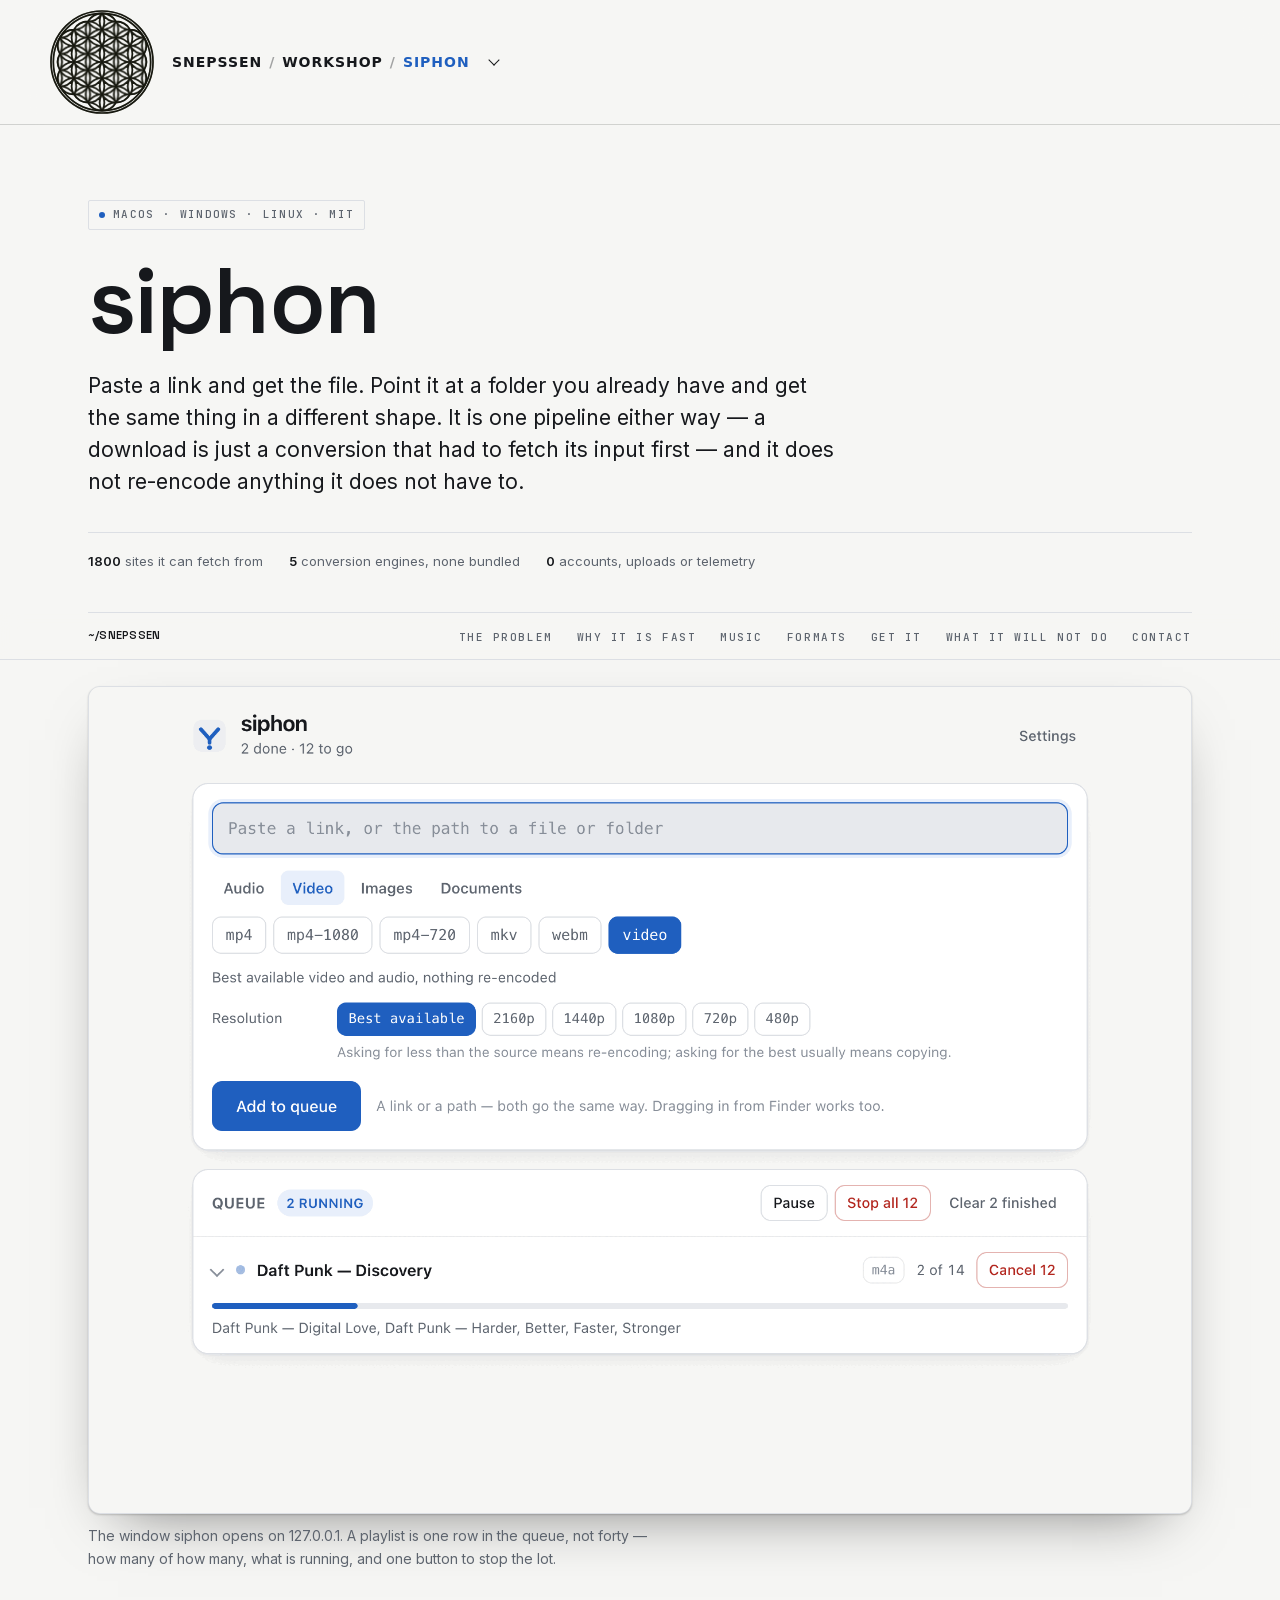
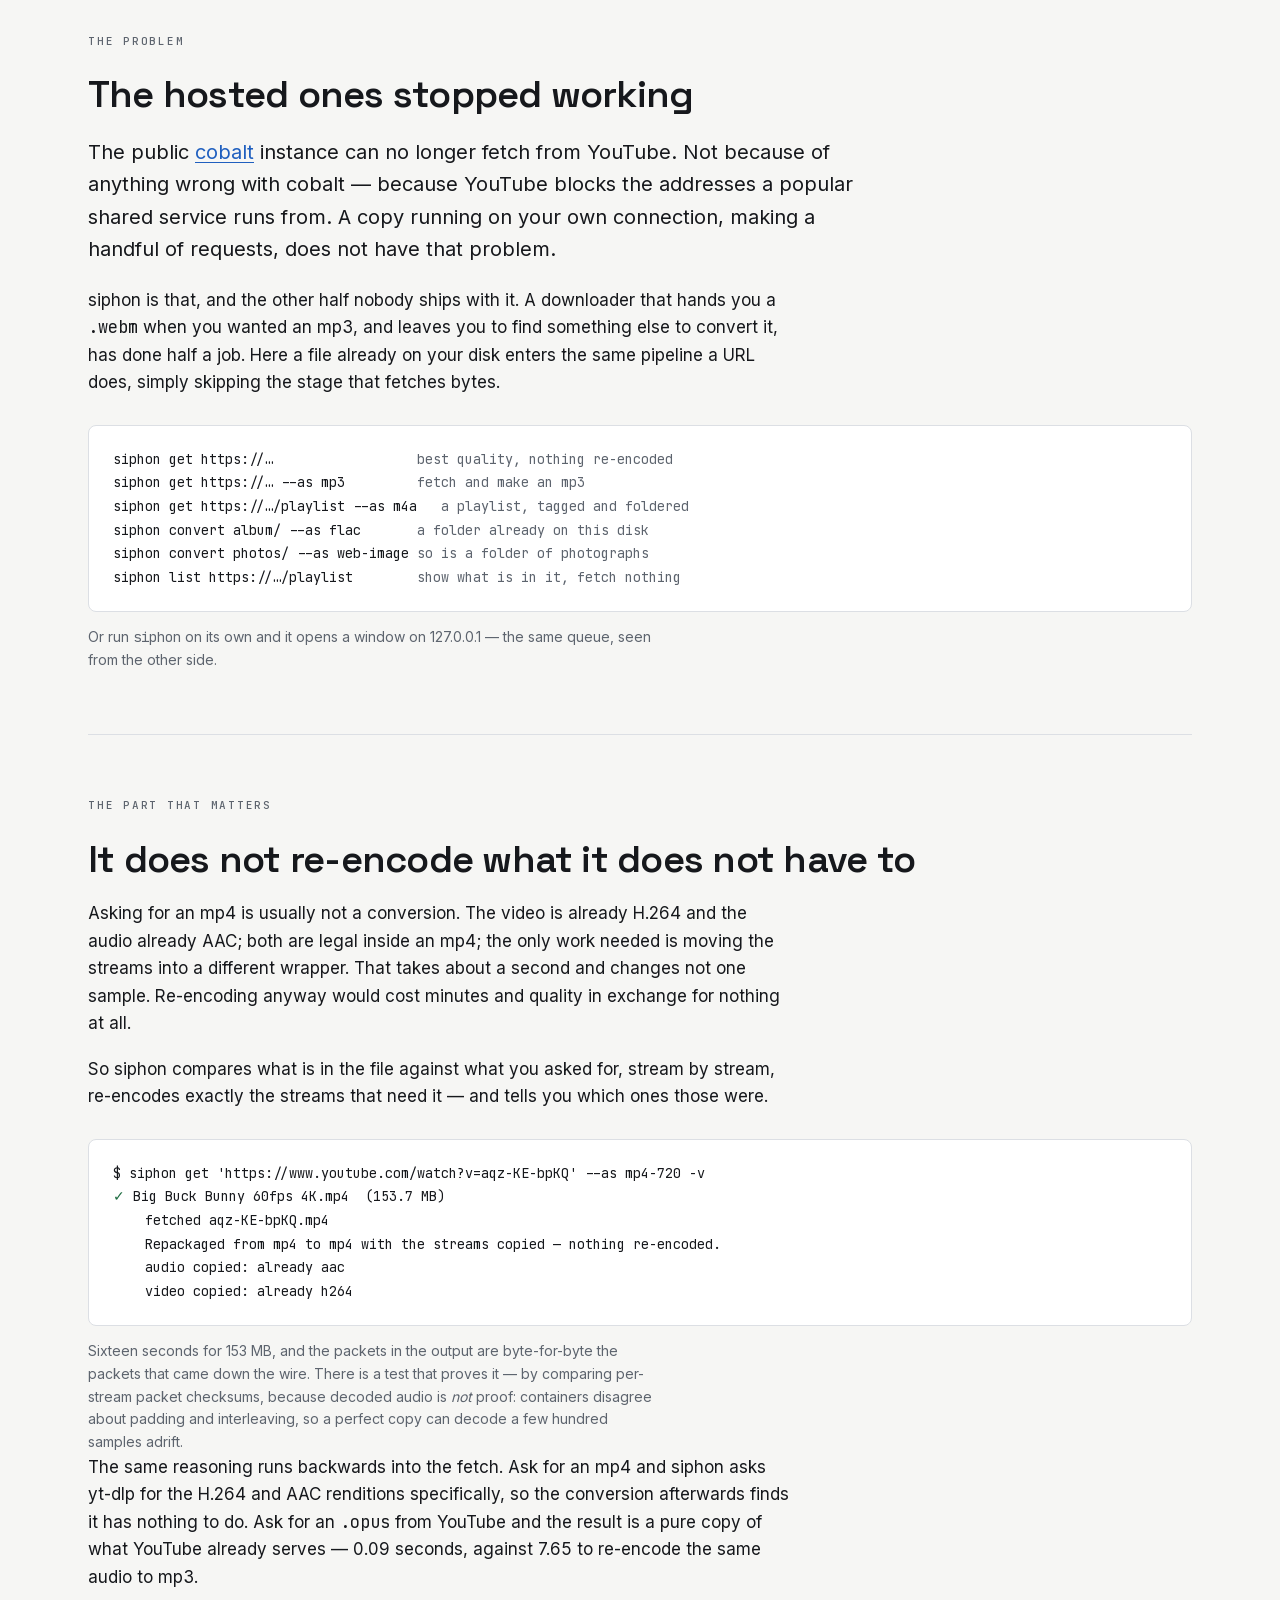
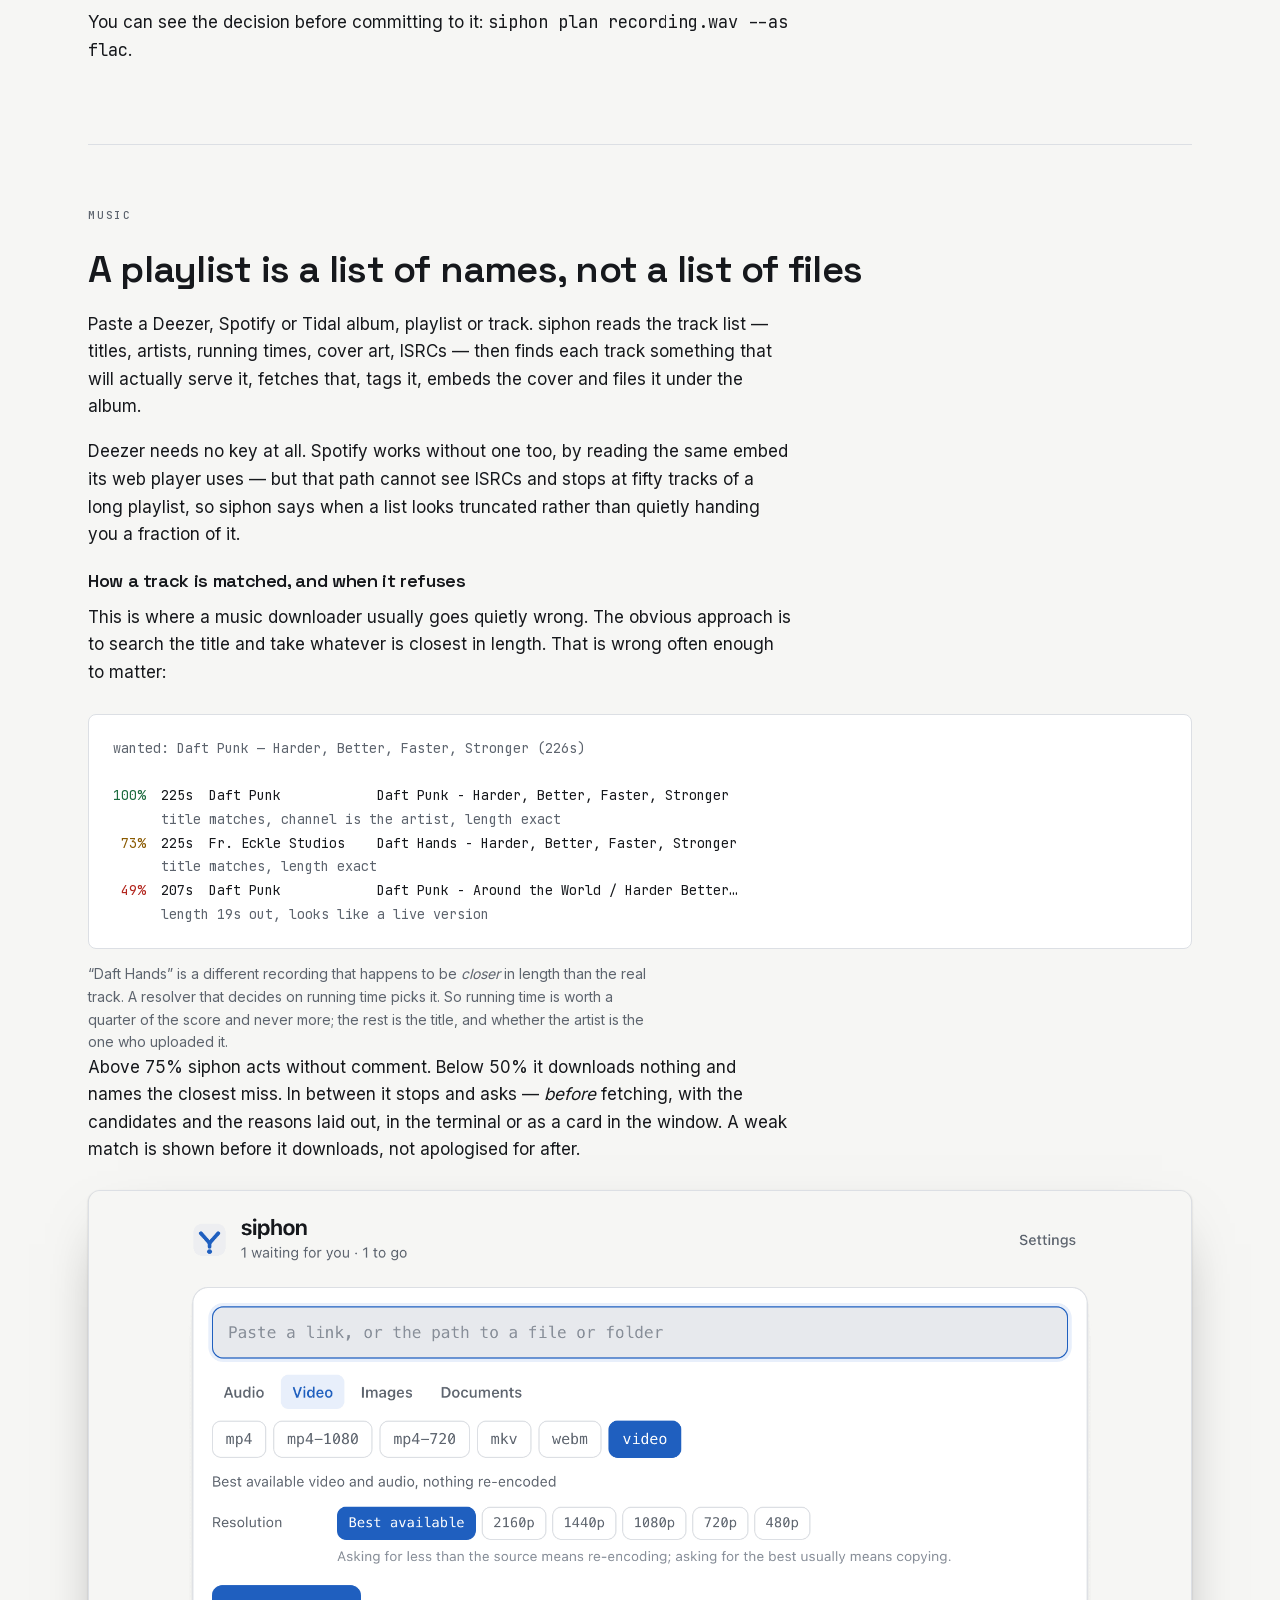
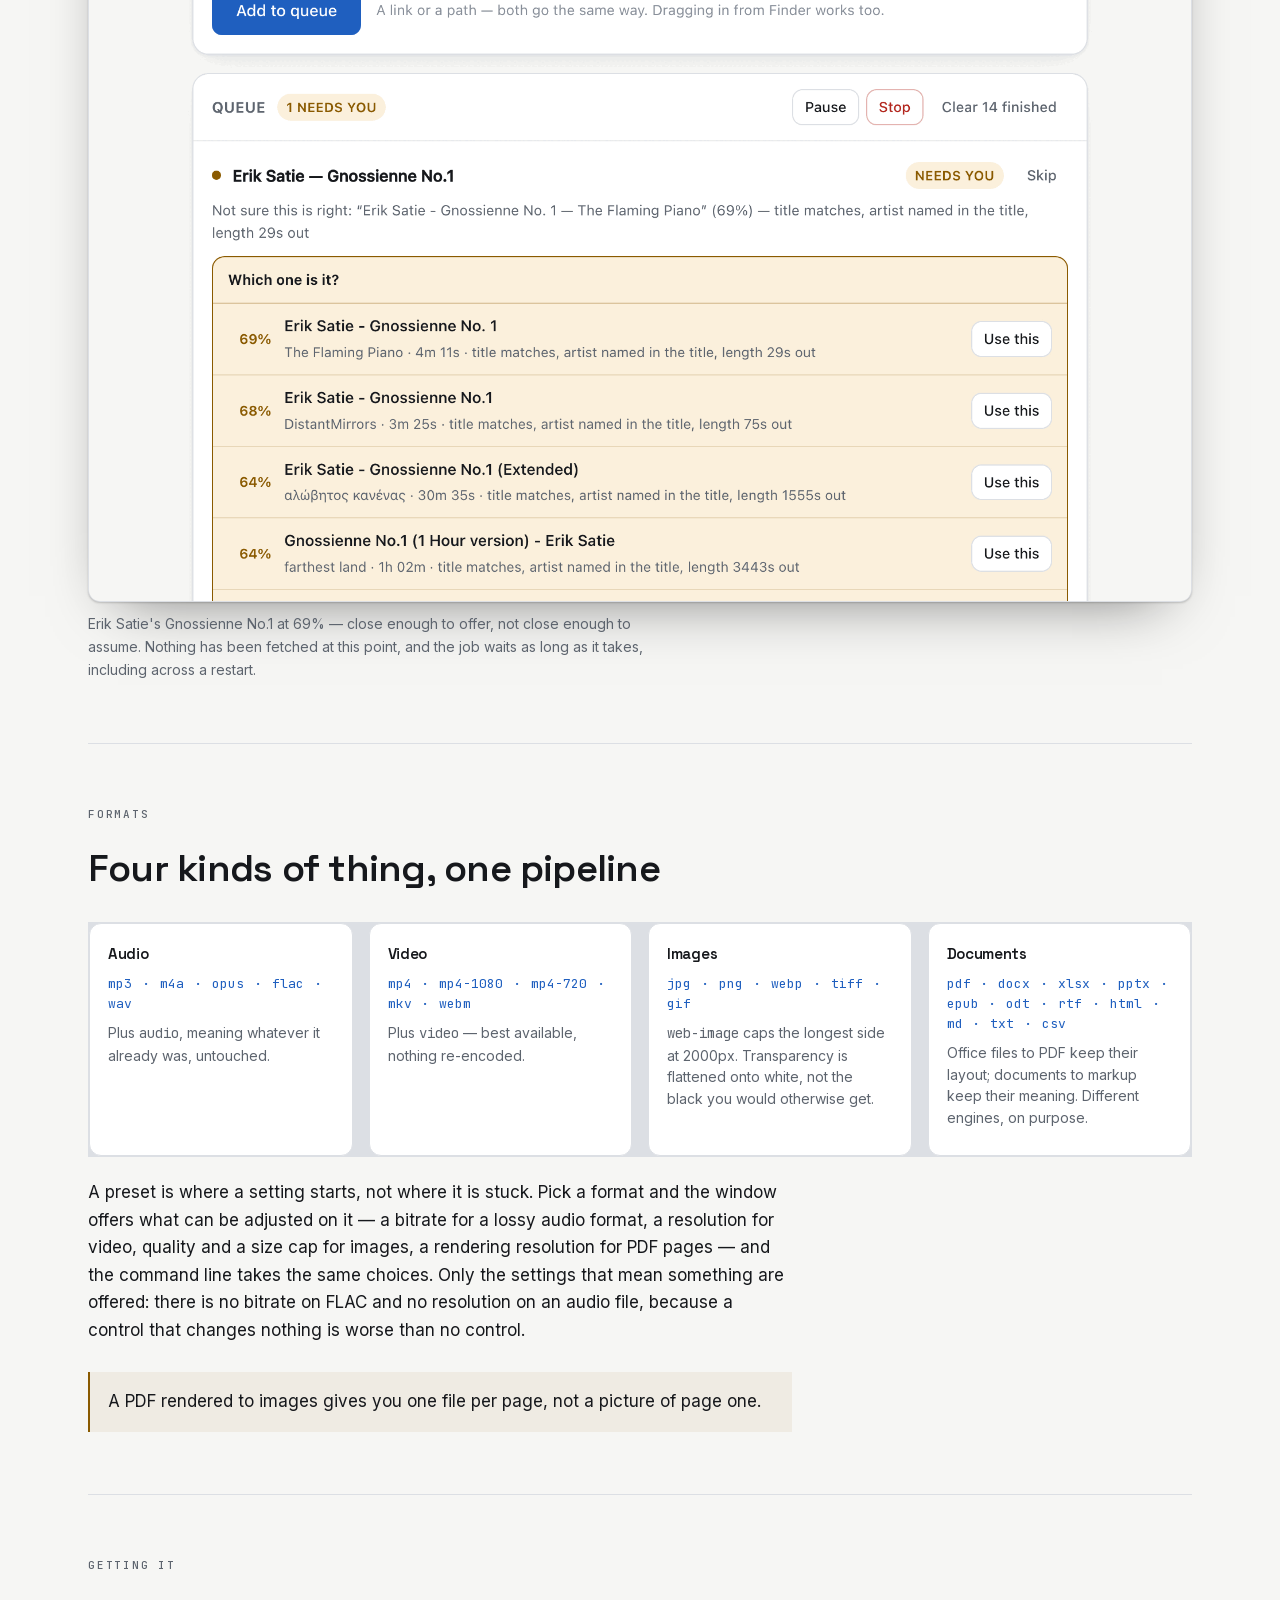
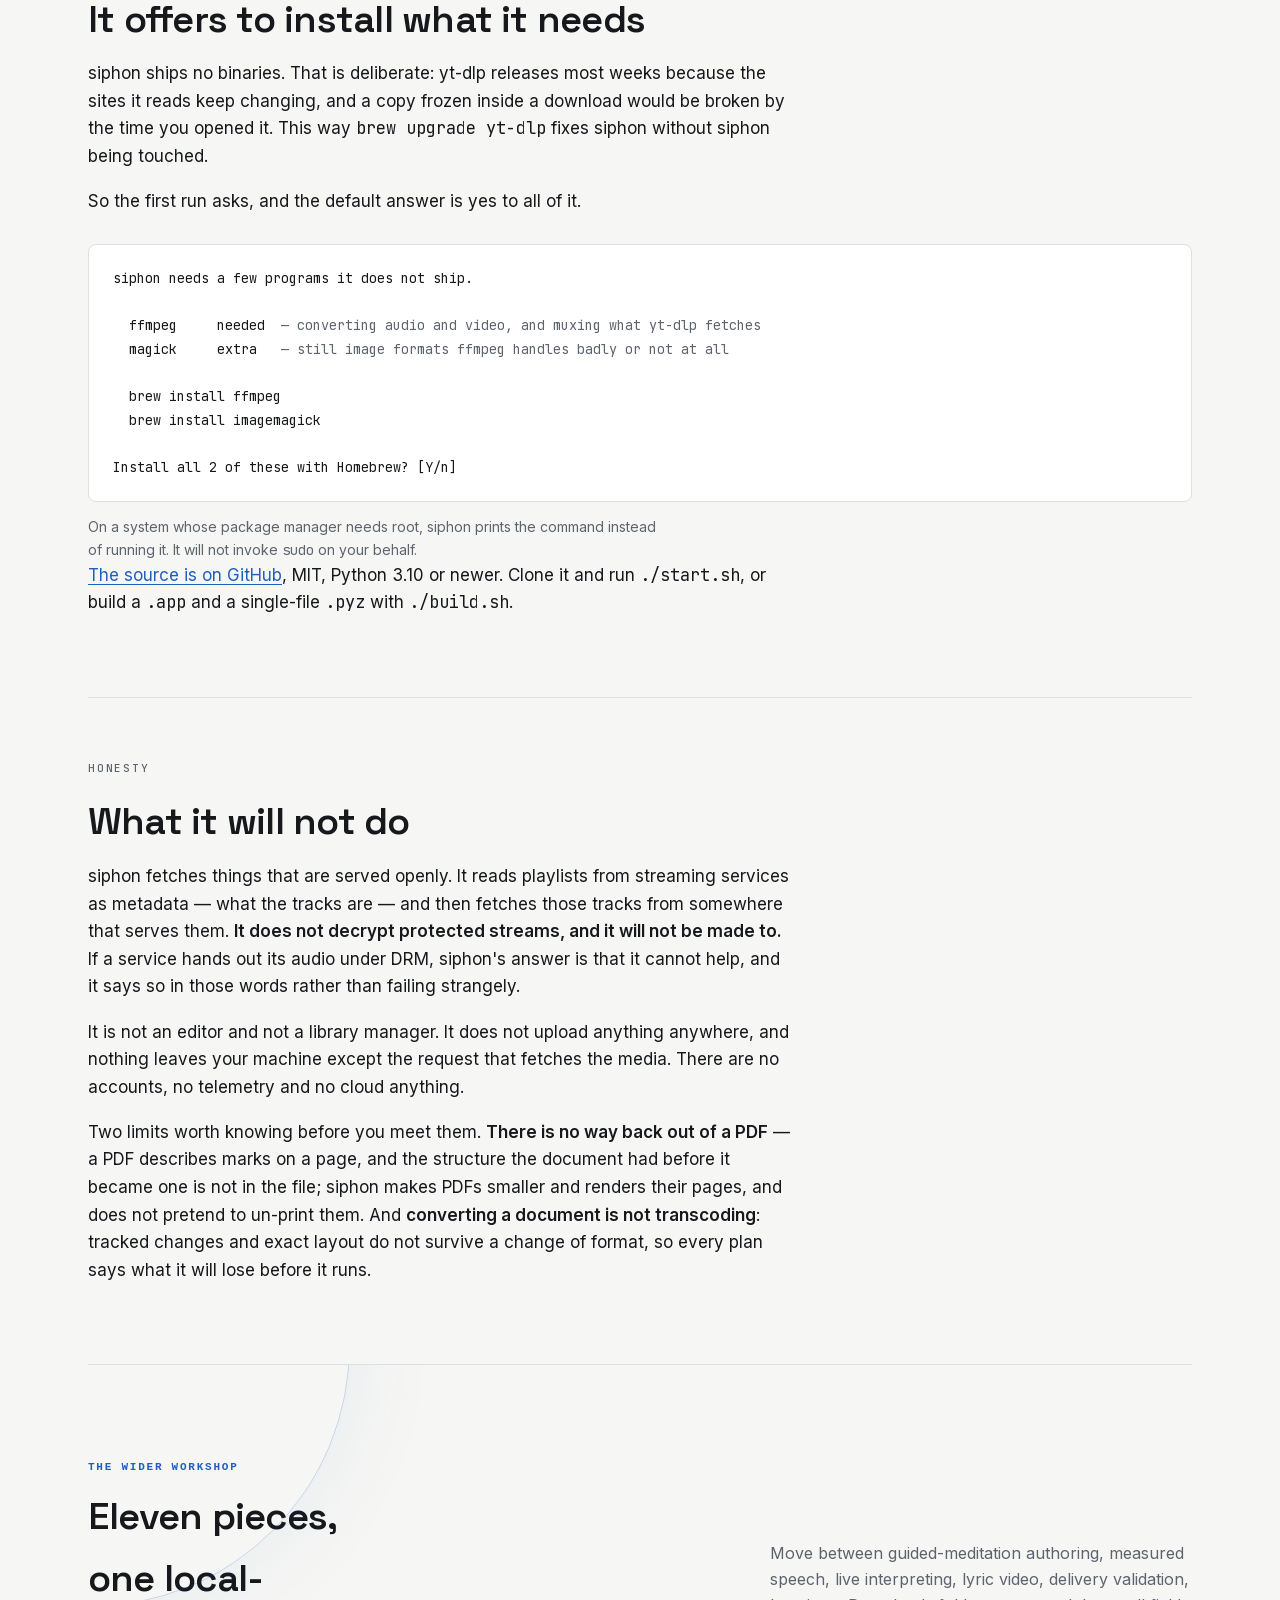
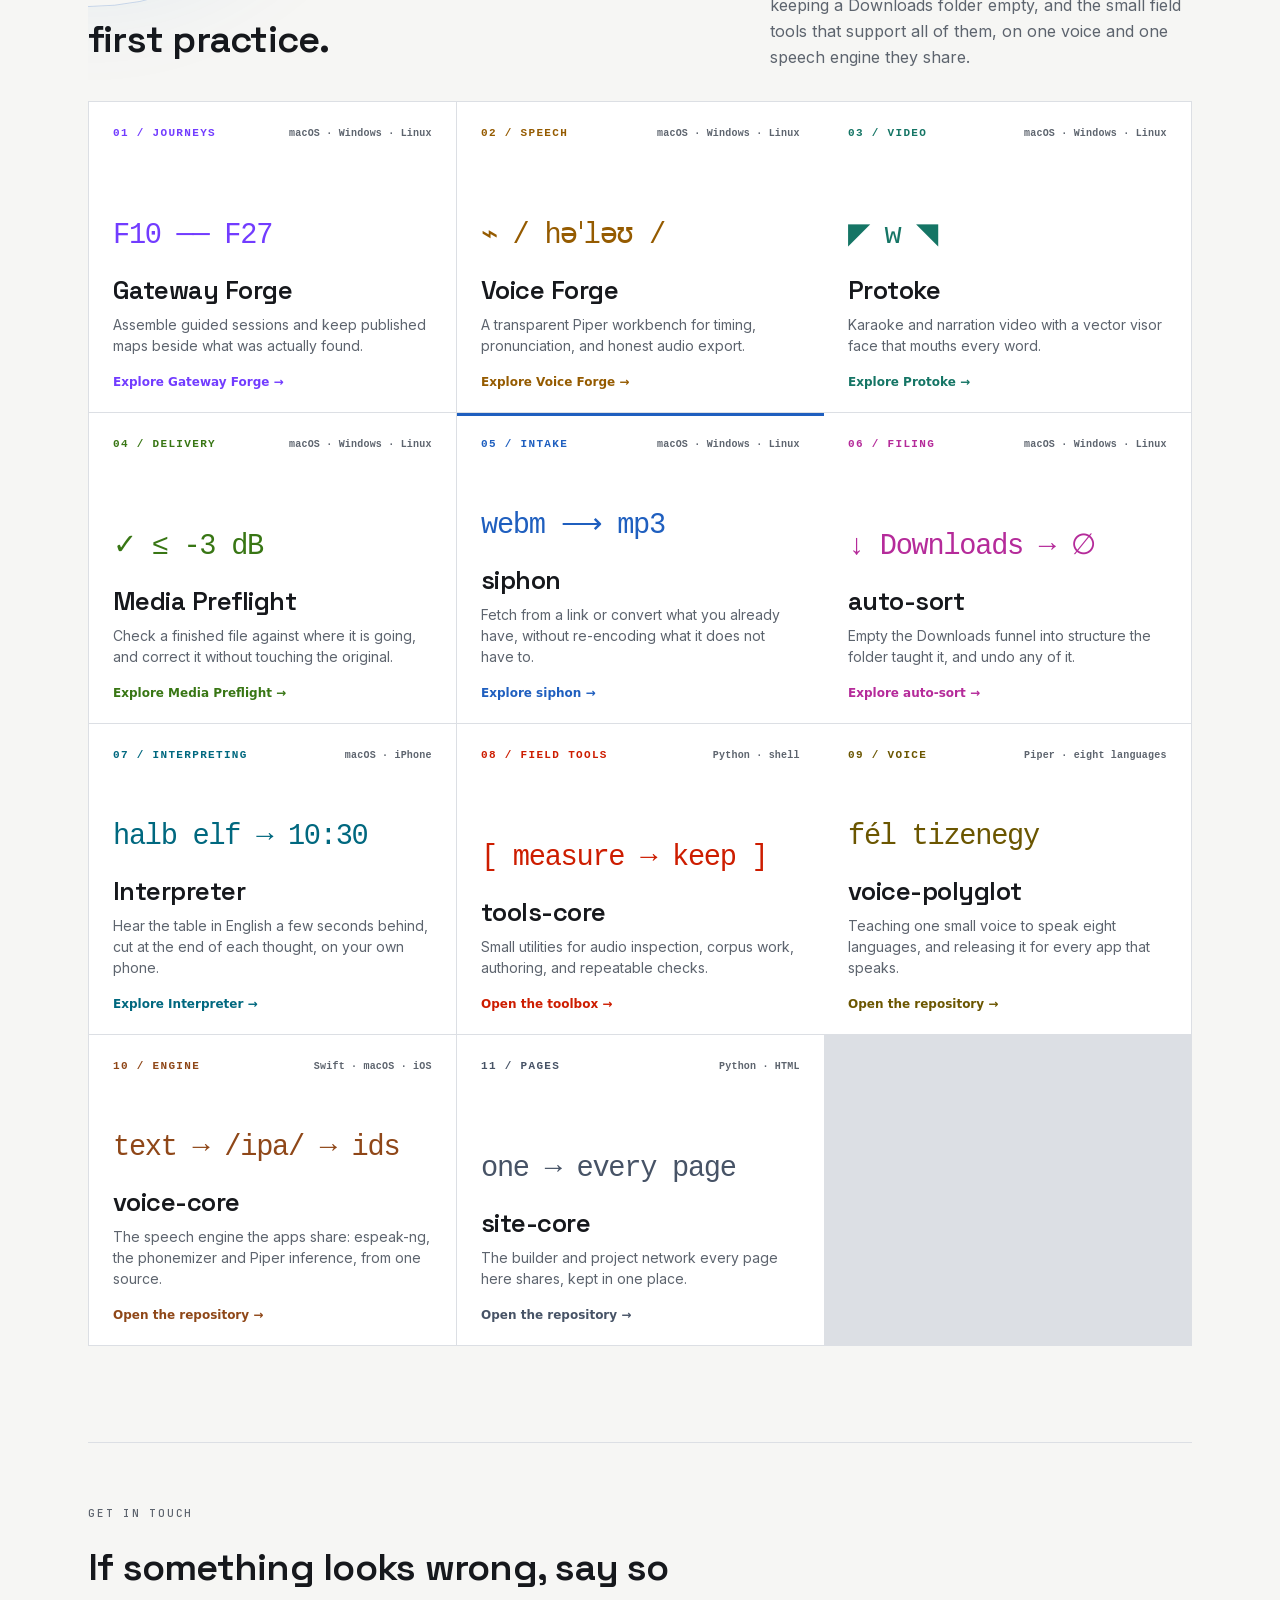
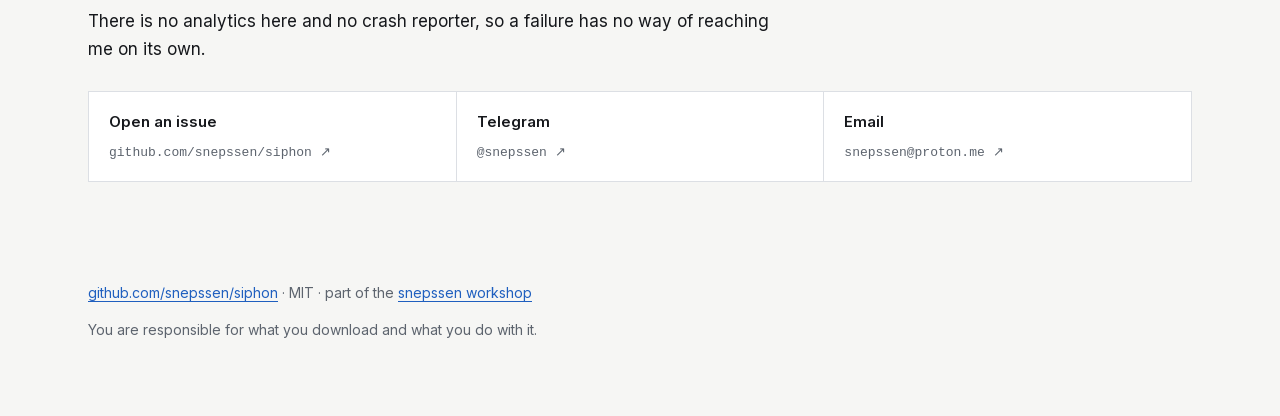
==== docs/index.html @ 3219cc0a "Workshop pages: voice-polyglot, voice-core and site-core join the project network (from site-core)" ====
<!doctype html>
<!-- Generated by docs/build.py from docs/page.py and docs/ecosystem.json.
     Edits made here are lost on the next build; edit those instead. -->
<html lang="en">
<head>
<meta charset="utf-8">
<meta name="viewport" content="width=device-width, initial-scale=1">
<title>siphon</title>
<meta name="description" content="Fetch media from a URL, or convert what you already have. Local-first, no accounts, and it never re-encodes what it does not have to.">
<meta property="og:title" content="siphon">
<meta property="og:description" content="Get media in, get it out in the shape you want — from a link or from your own disk, through one pipeline, on your own machine.">
<meta property="og:type" content="website">
<meta property="og:url" content="https://snepssen.github.io/siphon/">
<meta property="og:image" content="https://snepssen.github.io/siphon/preview.png">
<meta property="og:image:width" content="1200">
<meta property="og:image:height" content="630">
<meta property="og:image:alt" content="The siphon page">
<meta name="twitter:card" content="summary_large_image">
<link rel="stylesheet" href="fonts.css">
<link rel="stylesheet" href="style.css">
<link rel="stylesheet" href="ecosystem.css">
</head>
<body data-project="siphon">

<span class="ecosystem-page-top" id="page-top" aria-hidden="true"></span>
<div class="ecosystem-progress" aria-hidden="true"><span></span></div>
<nav class="ecosystem-rail" aria-label="Snepssen project network">
  <div class="ecosystem-rail__inner">
    <button class="ecosystem-rail__brand" type="button" aria-expanded="false"
            aria-controls="ecosystem-projects" aria-label="Open workshop projects">
      <span class="ecosystem-mark" aria-hidden="true">
        <!-- Flower of Life geometry adapted from Pd4u's CC0 Wikimedia SVG:
             https://commons.wikimedia.org/wiki/File:Flower_of_Life_SVG.svg -->
        <svg class="ecosystem-mark__wire" viewBox="-250 -250 500 500" focusable="false">
          <defs>
            <pattern id="ecosystem-flower-pattern" width="135.1" height="78" patternUnits="userSpaceOnUse">
              <g class="ecosystem-mark__pattern-lines">
                <circle r="78" />
                <circle r="78" cx="135.1" />
                <circle r="78" cy="78" />
                <circle r="78" cx="135.1" cy="78" />
                <path d="m0,0a78,78,0,0,1,0,78 78,78,0,0,1,135.1,0 78,78,0,0,1,0-78 78,78,0,0,1-135.1,0" />
              </g>
            </pattern>
            <pattern id="ecosystem-flower-mask-pattern" width="135.1" height="78" patternUnits="userSpaceOnUse">
              <g fill="none" stroke="#fff" stroke-width="8">
                <circle r="78" />
                <circle r="78" cx="135.1" />
                <circle r="78" cy="78" />
                <circle r="78" cx="135.1" cy="78" />
                <path d="m0,0a78,78,0,0,1,0,78 78,78,0,0,1,135.1,0 78,78,0,0,1,0-78 78,78,0,0,1-135.1,0" />
              </g>
            </pattern>
            <mask id="ecosystem-flower-mask" x="-250" y="-250" width="500" height="500" maskUnits="userSpaceOnUse">
              <circle r="245.3" fill="none" stroke="#fff" stroke-width="8" />
              <circle r="234" fill="none" stroke="#fff" stroke-width="8" />
              <path fill="url(#ecosystem-flower-mask-pattern)" d="m0-234a78,78,0,0,1,67.55,39 78,78,0,0,1,67.55,39 78,78,0,0,1,67.55,117 78,78,0,0,1,0,78 78,78,0,0,1,-67.55,117 78,78,0,0,1,-67.55,39 78,78,0,0,1,-135.1,0 78,78,0,0,1,-67.55-39 78,78,0,0,1,-67.55-117 78,78,0,0,1,0-78 78,78,0,0,1,67.55-117 78,78,0,0,1,67.55-39 78,78,0,0,1,67.55-39z" />
            </mask>
            <clipPath id="ecosystem-flower-clip"><circle r="245.3" /></clipPath>
            <radialGradient id="ecosystem-light-1">
              <stop offset="0" stop-color="var(--eco-mark-c1)" />
              <stop offset=".52" stop-color="var(--eco-mark-c1)" stop-opacity=".72" />
              <stop offset="1" stop-color="var(--eco-mark-c1)" stop-opacity="0" />
            </radialGradient>
            <radialGradient id="ecosystem-light-2">
              <stop offset="0" stop-color="var(--eco-mark-c2)" />
              <stop offset=".46" stop-color="var(--eco-mark-c2)" stop-opacity=".66" />
              <stop offset="1" stop-color="var(--eco-mark-c2)" stop-opacity="0" />
            </radialGradient>
            <radialGradient id="ecosystem-light-3">
              <stop offset="0" stop-color="var(--eco-mark-c3)" />
              <stop offset=".42" stop-color="var(--eco-mark-c3)" stop-opacity=".58" />
              <stop offset="1" stop-color="var(--eco-mark-c3)" stop-opacity="0" />
            </radialGradient>
            <radialGradient id="ecosystem-light-4">
              <stop offset="0" stop-color="var(--eco-mark-c4)" stop-opacity=".96" />
              <stop offset=".34" stop-color="var(--eco-mark-c4)" stop-opacity=".42" />
              <stop offset="1" stop-color="var(--eco-mark-c4)" stop-opacity="0" />
            </radialGradient>
          </defs>
          <g class="ecosystem-mark__base">
            <circle r="245.3" />
            <circle r="234" />
            <path class="ecosystem-mark__field" fill="url(#ecosystem-flower-pattern)" d="m0-234a78,78,0,0,1,67.55,39 78,78,0,0,1,67.55,39 78,78,0,0,1,67.55,117 78,78,0,0,1,0,78 78,78,0,0,1,-67.55,117 78,78,0,0,1,-67.55,39 78,78,0,0,1,-135.1,0 78,78,0,0,1,-67.55-39 78,78,0,0,1,-67.55-117 78,78,0,0,1,0-78 78,78,0,0,1,67.55-117 78,78,0,0,1,67.55-39 78,78,0,0,1,67.55-39z" />
          </g>
          <g class="ecosystem-mark__colour" mask="url(#ecosystem-flower-mask)" clip-path="url(#ecosystem-flower-clip)">
            <g class="ecosystem-mark__light-field">
              <circle r="260" fill="var(--eco-mark-c0)" />
              <ellipse cx="-112" cy="-92" rx="238" ry="182" fill="url(#ecosystem-light-1)" transform="rotate(-18 -112 -92)" />
              <ellipse cx="118" cy="-42" rx="198" ry="144" fill="url(#ecosystem-light-2)" transform="rotate(31 118 -42)" />
              <ellipse cx="-38" cy="132" rx="218" ry="158" fill="url(#ecosystem-light-3)" transform="rotate(47 -38 132)" />
              <ellipse cx="58" cy="38" rx="116" ry="88" fill="url(#ecosystem-light-4)" transform="rotate(-36 58 38)" />
            </g>
          </g>
        </svg>
      </span>
      <span class="ecosystem-rail__identity" aria-hidden="true">
        <span class="ecosystem-rail__identity-path">
          <span>Snepssen</span><i>/</i><span>Workshop</span><i>/</i>
        </span>
        <strong>siphon</strong>
      </span>
      <span class="ecosystem-rail__chevron" aria-hidden="true"></span>
    </button>
    <div class="ecosystem-rail__links" id="ecosystem-projects" aria-hidden="true" inert>
      <a data-project="gateway-forge" style="--project-accent: var(--eco-gateway)" href="https://snepssen.github.io/gateway-forge/">Gateway Forge</a>
      <a data-project="voice-forge" style="--project-accent: var(--eco-voice)" href="https://snepssen.github.io/voice-forge/">Voice Forge</a>
      <a data-project="protoke" style="--project-accent: var(--eco-protoke)" href="https://snepssen.github.io/protoke/">Protoke</a>
      <a data-project="media-preflight" style="--project-accent: var(--eco-preflight)" href="https://snepssen.github.io/media-preflight/">Media Preflight</a>
      <a data-project="siphon" style="--project-accent: var(--eco-siphon)" href="https://snepssen.github.io/siphon/">siphon</a>
      <a data-project="auto-sort" style="--project-accent: var(--eco-autosort)" href="https://snepssen.github.io/auto-sort/">auto-sort</a>
      <a data-project="translate-core" style="--project-accent: var(--eco-interpreter)" href="https://snepssen.github.io/translate-core/">Interpreter</a>
      <a data-project="tools-core" style="--project-accent: var(--eco-tools)" href="https://snepssen.github.io/tools-core/">tools-core</a>
      <a data-project="voice-polyglot" style="--project-accent: var(--eco-polyglot)" href="https://github.com/snepssen/voice-polyglot">voice-polyglot</a>
      <a data-project="voice-core" style="--project-accent: var(--eco-voicecore)" href="https://github.com/snepssen/voice-core">voice-core</a>
      <a data-project="site-core" style="--project-accent: var(--eco-sitecore)" href="https://github.com/snepssen/site-core">site-core</a>
    </div>
  </div>
</nav>

<div class="wrap">
<header id="top">
  <span class="badge"><span class="dot"></span>macOS · Windows · Linux · MIT</span>
  <h1>siphon</h1>
  <p class="subhead">Paste a link and get the file. Point it at a folder you already have and get the same thing in a different shape. It is one pipeline either way — a download is just a conversion that had to fetch its input first — and it does not re-encode anything it does not have to.</p>
  <div class="headmeta">
    <span><b>1800</b> sites it can fetch from</span>
    <span><b>5</b> conversion engines, none bundled</span>
    <span><b>0</b> accounts, uploads or telemetry</span>
  </div>
</header>
</div>

<nav class="jump" aria-label="Jump to a section">
  <div class="wrap">
    <a class="mark" href="#page-top">~/snepssen</a>
    <ul>
      <li><a href="#problem">The problem</a></li>
      <li><a href="#remux">Why it is fast</a></li>
      <li><a href="#music">Music</a></li>
      <li><a href="#formats">Formats</a></li>
      <li><a href="#get">Get it</a></li>
      <li><a href="#limits">What it will not do</a></li>
      <li><a href="#contact">Contact</a></li>
    </ul>
  </div>
</nav>

<div class="wrap">
  <figure class="shot">
    <picture>
      <source srcset="screens/queue-dark.png" media="(prefers-color-scheme: dark)">
      <img src="screens/queue-light.png" alt="siphon's window: a link field, a format chosen from Audio, Video, Images or Documents, the settings that apply to it, and a queue where a fourteen-track album is one row reading 4 of 14." width="1920"
           height="1440" loading="eager"
           decoding="async">
    </picture>
    <figcaption>The window siphon opens on 127.0.0.1. A playlist is one row in the queue, not forty — how many of how many, what is running, and one button to stop the lot.</figcaption>
  </figure>

<section id="problem">
  <p class="eyebrow">The problem</p>
  <h2>The hosted ones stopped working</h2>
  <p class="lede">The public <a href="https://github.com/imputnet/cobalt">cobalt</a> instance can no longer fetch from YouTube. Not because of anything wrong with cobalt — because YouTube blocks the addresses a popular shared service runs from. A copy running on your own connection, making a handful of requests, does not have that problem.</p>
  <p>siphon is that, and the other half nobody ships with it. A downloader that hands you a <span class="mono">.webm</span> when you wanted an mp3, and leaves you to find something else to convert it, has done half a job. Here a file already on your disk enters the same pipeline a URL does, simply skipping the stage that fetches bytes.</p>
  <div class="figure">
<pre class="report mono">siphon get https://…                  <span class="muted">best quality, nothing re-encoded</span>
siphon get https://… --as mp3         <span class="muted">fetch and make an mp3</span>
siphon get https://…/playlist --as m4a   <span class="muted">a playlist, tagged and foldered</span>
siphon convert album/ --as flac       <span class="muted">a folder already on this disk</span>
siphon convert photos/ --as web-image <span class="muted">so is a folder of photographs</span>
siphon list https://…/playlist        <span class="muted">show what is in it, fetch nothing</span></pre>
<p class="caption">Or run <span class="mono">siphon</span> on its own and it opens a window on 127.0.0.1 — the same queue, seen from the other side.</p>
</div>
</section>

<section id="remux">
  <p class="eyebrow">The part that matters</p>
  <h2>It does not re-encode what it does not have to</h2>
  <p>Asking for an mp4 is usually not a conversion. The video is already H.264 and the audio already AAC; both are legal inside an mp4; the only work needed is moving the streams into a different wrapper. That takes about a second and changes not one sample. Re-encoding anyway would cost minutes and quality in exchange for nothing at all.</p>
  <p>So siphon compares what is in the file against what you asked for, stream by stream, re-encodes exactly the streams that need it — and tells you which ones those were.</p>
  <div class="figure">
<pre class="report mono">$ siphon get 'https://www.youtube.com/watch?v=aqz-KE-bpKQ' --as mp4-720 -v
<span class="pass">✓</span> Big Buck Bunny 60fps 4K.mp4  (153.7 MB)
    fetched aqz-KE-bpKQ.mp4
    Repackaged from mp4 to mp4 with the streams copied — nothing re-encoded.
    audio copied: already aac
    video copied: already h264</pre>
<p class="caption">Sixteen seconds for 153 MB, and the packets in the output are byte-for-byte the packets that came down the wire. There is a test that proves it — by comparing per-stream packet checksums, because decoded audio is <em>not</em> proof: containers disagree about padding and interleaving, so a perfect copy can decode a few hundred samples adrift.</p>
</div>
  <p>The same reasoning runs backwards into the fetch. Ask for an mp4 and siphon asks yt-dlp for the H.264 and AAC renditions specifically, so the conversion afterwards finds it has nothing to do. Ask for an <span class="mono">.opus</span> from YouTube and the result is a pure copy of what YouTube already serves — 0.09 seconds, against 7.65 to re-encode the same audio to mp3.</p>
  <p>You can see the decision before committing to it: <span class="mono">siphon plan recording.wav --as flac</span>.</p>
</section>

<section id="music">
  <p class="eyebrow">Music</p>
  <h2>A playlist is a list of names, not a list of files</h2>
  <p>Paste a Deezer, Spotify or Tidal album, playlist or track. siphon reads the track list — titles, artists, running times, cover art, ISRCs — then finds each track something that will actually serve it, fetches that, tags it, embeds the cover and files it under the album.</p>
  <p>Deezer needs no key at all. Spotify works without one too, by reading the same embed its web player uses — but that path cannot see ISRCs and stops at fifty tracks of a long playlist, so siphon says when a list looks truncated rather than quietly handing you a fraction of it.</p>
  <h3>How a track is matched, and when it refuses</h3>
  <p>This is where a music downloader usually goes quietly wrong. The obvious approach is to search the title and take whatever is closest in length. That is wrong often enough to matter:</p>
  <div class="figure">
<pre class="report mono"><span class="muted">wanted: Daft Punk — Harder, Better, Faster, Stronger (226s)</span>

<span class="pass">100%</span>  225s  Daft Punk            Daft Punk - Harder, Better, Faster, Stronger
      <span class="muted">title matches, channel is the artist, length exact</span>
 <span class="warn">73%</span>  225s  Fr. Eckle Studios    Daft Hands - Harder, Better, Faster, Stronger
      <span class="muted">title matches, length exact</span>
 <span class="bad">49%</span>  207s  Daft Punk            Daft Punk - Around the World / Harder Better…
      <span class="muted">length 19s out, looks like a live version</span></pre>
<p class="caption">“Daft Hands” is a different recording that happens to be <em>closer</em> in length than the real track. A resolver that decides on running time picks it. So running time is worth a quarter of the score and never more; the rest is the title, and whether the artist is the one who uploaded it.</p>
</div>
  <p>Above 75% siphon acts without comment. Below 50% it downloads nothing and names the closest miss. In between it stops and asks — <em>before</em> fetching, with the candidates and the reasons laid out, in the terminal or as a card in the window. A weak match is shown before it downloads, not apologised for after.</p>
  <figure class="shot">
    <picture>
      <source srcset="screens/choosing-dark.png" media="(prefers-color-scheme: dark)">
      <img src="screens/choosing-light.png" alt="A track siphon is not sure about, stopped in the queue. Candidates are listed with their scores, uploaders, lengths and the reasons for each score, each with a Use this button, and a note that nothing has been downloaded." width="1920"
           height="1760" loading="lazy"
           decoding="async">
    </picture>
    <figcaption>Erik Satie's Gnossienne No.1 at 69% — close enough to offer, not close enough to assume. Nothing has been fetched at this point, and the job waits as long as it takes, including across a restart.</figcaption>
  </figure>
</section>

<section id="formats">
  <p class="eyebrow">Formats</p>
  <h2>Four kinds of thing, one pipeline</h2>
  <div class="cards">
    <div class="card"><h3>Audio</h3><p class="mono">mp3 · m4a · opus · flac · wav</p><p>Plus <span class="mono">audio</span>, meaning whatever it already was, untouched.</p></div>
    <div class="card"><h3>Video</h3><p class="mono">mp4 · mp4-1080 · mp4-720 · mkv · webm</p><p>Plus <span class="mono">video</span> — best available, nothing re-encoded.</p></div>
    <div class="card"><h3>Images</h3><p class="mono">jpg · png · webp · tiff · gif</p><p><span class="mono">web-image</span> caps the longest side at 2000px. Transparency is flattened onto white, not the black you would otherwise get.</p></div>
    <div class="card"><h3>Documents</h3><p class="mono">pdf · docx · xlsx · pptx · epub · odt · rtf · html · md · txt · csv</p><p>Office files to PDF keep their layout; documents to markup keep their meaning. Different engines, on purpose.</p></div>
  </div>
  <p>A preset is where a setting starts, not where it is stuck. Pick a format and the window offers what can be adjusted on it — a bitrate for a lossy audio format, a resolution for video, quality and a size cap for images, a rendering resolution for PDF pages — and the command line takes the same choices. Only the settings that mean something are offered: there is no bitrate on FLAC and no resolution on an audio file, because a control that changes nothing is worse than no control.</p>
  <p class="note">A PDF rendered to images gives you one file per page, not a picture of page one.</p>
</section>

<section id="get">
  <p class="eyebrow">Getting it</p>
  <h2>It offers to install what it needs</h2>
  <p>siphon ships no binaries. That is deliberate: yt-dlp releases most weeks because the sites it reads keep changing, and a copy frozen inside a download would be broken by the time you opened it. This way <span class="mono">brew upgrade yt-dlp</span> fixes siphon without siphon being touched.</p>
  <p>So the first run asks, and the default answer is yes to all of it.</p>
  <div class="figure">
<pre class="report mono">siphon needs a few programs it does not ship.

  ffmpeg     needed  <span class="muted">— converting audio and video, and muxing what yt-dlp fetches</span>
  magick     extra   <span class="muted">— still image formats ffmpeg handles badly or not at all</span>

  brew install ffmpeg
  brew install imagemagick

Install all 2 of these with Homebrew? [Y/n]</pre>
<p class="caption">On a system whose package manager needs root, siphon prints the command instead of running it. It will not invoke <span class="mono">sudo</span> on your behalf.</p>
</div>
  <p><a href="https://github.com/snepssen/siphon">The source is on GitHub</a>, MIT, Python 3.10 or newer. Clone it and run <span class="mono">./start.sh</span>, or build a <span class="mono">.app</span> and a single-file <span class="mono">.pyz</span> with <span class="mono">./build.sh</span>.</p>
</section>

<section id="limits">
  <p class="eyebrow">Honesty</p>
  <h2>What it will not do</h2>
  <p>siphon fetches things that are served openly. It reads playlists from streaming services as metadata — what the tracks are — and then fetches those tracks from somewhere that serves them. <b>It does not decrypt protected streams, and it will not be made to.</b> If a service hands out its audio under DRM, siphon's answer is that it cannot help, and it says so in those words rather than failing strangely.</p>
  <p>It is not an editor and not a library manager. It does not upload anything anywhere, and nothing leaves your machine except the request that fetches the media. There are no accounts, no telemetry and no cloud anything.</p>
  <p>Two limits worth knowing before you meet them. <b>There is no way back out of a PDF</b> — a PDF describes marks on a page, and the structure the document had before it became one is not in the file; siphon makes PDFs smaller and renders their pages, and does not pretend to un-print them. And <b>converting a document is not transcoding</b>: tracked changes and exact layout do not survive a change of format, so every plan says what it will lose before it runs.</p>
</section>

<section class="ecosystem-more" aria-labelledby="ecosystem-heading" data-eco-reveal>
  <div class="ecosystem-more__head">
    <div>
      <p class="ecosystem-kicker">The wider workshop</p>
      <h2 id="ecosystem-heading">Eleven pieces, one local-first practice.</h2>
    </div>
    <p class="ecosystem-more__intro">Move between guided-meditation authoring, measured speech, live interpreting, lyric video, delivery validation, keeping a Downloads folder empty, and the small field tools that support all of them, on one voice and one speech engine they share.</p>
  </div>
  <div class="ecosystem-grid">
    <a class="ecosystem-card" data-project="gateway-forge" style="--card-accent: var(--eco-gateway)" href="https://snepssen.github.io/gateway-forge/">
      <div class="ecosystem-card__index"><span>01 / JOURNEYS</span><span>macOS · Windows · Linux</span></div>
      <div class="ecosystem-card__glyph" aria-hidden="true">F10 ── F27</div>
      <h3>Gateway Forge</h3>
      <p>Assemble guided sessions and keep published maps beside what was actually found.</p>
      <span class="ecosystem-card__go">Explore Gateway Forge →</span>
    </a>
    <a class="ecosystem-card" data-project="voice-forge" style="--card-accent: var(--eco-voice)" href="https://snepssen.github.io/voice-forge/">
      <div class="ecosystem-card__index"><span>02 / SPEECH</span><span>macOS · Windows · Linux</span></div>
      <div class="ecosystem-card__glyph" aria-hidden="true">⌁ / həˈləʊ /</div>
      <h3>Voice Forge</h3>
      <p>A transparent Piper workbench for timing, pronunciation, and honest audio export.</p>
      <span class="ecosystem-card__go">Explore Voice Forge →</span>
    </a>
    <a class="ecosystem-card" data-project="protoke" style="--card-accent: var(--eco-protoke)" href="https://snepssen.github.io/protoke/">
      <div class="ecosystem-card__index"><span>03 / VIDEO</span><span>macOS · Windows · Linux</span></div>
      <div class="ecosystem-card__glyph" aria-hidden="true">◤ w ◥</div>
      <h3>Protoke</h3>
      <p>Karaoke and narration video with a vector visor face that mouths every word.</p>
      <span class="ecosystem-card__go">Explore Protoke →</span>
    </a>
    <a class="ecosystem-card" data-project="media-preflight" style="--card-accent: var(--eco-preflight)" href="https://snepssen.github.io/media-preflight/">
      <div class="ecosystem-card__index"><span>04 / DELIVERY</span><span>macOS · Windows · Linux</span></div>
      <div class="ecosystem-card__glyph" aria-hidden="true">✓ ≤ -3 dB</div>
      <h3>Media Preflight</h3>
      <p>Check a finished file against where it is going, and correct it without touching the original.</p>
      <span class="ecosystem-card__go">Explore Media Preflight →</span>
    </a>
    <a class="ecosystem-card" data-project="siphon" style="--card-accent: var(--eco-siphon)" href="https://snepssen.github.io/siphon/" aria-current="page">
      <div class="ecosystem-card__index"><span>05 / INTAKE</span><span>macOS · Windows · Linux</span></div>
      <div class="ecosystem-card__glyph" aria-hidden="true">webm ⟶ mp3</div>
      <h3>siphon</h3>
      <p>Fetch from a link or convert what you already have, without re-encoding what it does not have to.</p>
      <span class="ecosystem-card__go">Explore siphon →</span>
    </a>
    <a class="ecosystem-card" data-project="auto-sort" style="--card-accent: var(--eco-autosort)" href="https://snepssen.github.io/auto-sort/">
      <div class="ecosystem-card__index"><span>06 / FILING</span><span>macOS · Windows · Linux</span></div>
      <div class="ecosystem-card__glyph" aria-hidden="true">↓ Downloads → ∅</div>
      <h3>auto-sort</h3>
      <p>Empty the Downloads funnel into structure the folder taught it, and undo any of it.</p>
      <span class="ecosystem-card__go">Explore auto-sort →</span>
    </a>
    <a class="ecosystem-card" data-project="translate-core" style="--card-accent: var(--eco-interpreter)" href="https://snepssen.github.io/translate-core/">
      <div class="ecosystem-card__index"><span>07 / INTERPRETING</span><span>macOS · iPhone</span></div>
      <div class="ecosystem-card__glyph" aria-hidden="true">halb elf → 10:30</div>
      <h3>Interpreter</h3>
      <p>Hear the table in English a few seconds behind, cut at the end of each thought, on your own phone.</p>
      <span class="ecosystem-card__go">Explore Interpreter →</span>
    </a>
    <a class="ecosystem-card" data-project="tools-core" style="--card-accent: var(--eco-tools)" href="https://snepssen.github.io/tools-core/">
      <div class="ecosystem-card__index"><span>08 / FIELD TOOLS</span><span>Python · shell</span></div>
      <div class="ecosystem-card__glyph" aria-hidden="true">[ measure → keep ]</div>
      <h3>tools-core</h3>
      <p>Small utilities for audio inspection, corpus work, authoring, and repeatable checks.</p>
      <span class="ecosystem-card__go">Open the toolbox →</span>
    </a>
    <a class="ecosystem-card" data-project="voice-polyglot" style="--card-accent: var(--eco-polyglot)" href="https://github.com/snepssen/voice-polyglot">
      <div class="ecosystem-card__index"><span>09 / VOICE</span><span>Piper · eight languages</span></div>
      <div class="ecosystem-card__glyph" aria-hidden="true">fél tizenegy</div>
      <h3>voice-polyglot</h3>
      <p>Teaching one small voice to speak eight languages, and releasing it for every app that speaks.</p>
      <span class="ecosystem-card__go">Open the repository →</span>
    </a>
    <a class="ecosystem-card" data-project="voice-core" style="--card-accent: var(--eco-voicecore)" href="https://github.com/snepssen/voice-core">
      <div class="ecosystem-card__index"><span>10 / ENGINE</span><span>Swift · macOS · iOS</span></div>
      <div class="ecosystem-card__glyph" aria-hidden="true">text → /ipa/ → ids</div>
      <h3>voice-core</h3>
      <p>The speech engine the apps share: espeak-ng, the phonemizer and Piper inference, from one source.</p>
      <span class="ecosystem-card__go">Open the repository →</span>
    </a>
    <a class="ecosystem-card" data-project="site-core" style="--card-accent: var(--eco-sitecore)" href="https://github.com/snepssen/site-core">
      <div class="ecosystem-card__index"><span>11 / PAGES</span><span>Python · HTML</span></div>
      <div class="ecosystem-card__glyph" aria-hidden="true">one → every page</div>
      <h3>site-core</h3>
      <p>The builder and project network every page here shares, kept in one place.</p>
      <span class="ecosystem-card__go">Open the repository →</span>
    </a>
  </div>
</section>

<section id="contact">
  <p class="eyebrow">Get in touch</p>
  <h2>If something looks wrong, say so</h2>
  <p>There is no analytics here and no crash reporter, so a failure has no way of reaching me on its own.</p>
  <div class="contact-card">
    <a href="https://github.com/snepssen/siphon/issues">Open an issue<span>github.com/snepssen/siphon ↗</span></a>
    <a href="https://t.me/snepssen">Telegram<span>@snepssen ↗</span></a>
    <a href="mailto:snepssen@proton.me">Email<span>snepssen@proton.me ↗</span></a>
  </div>
</section>

<footer>
  <p><a href="https://github.com/snepssen/siphon">github.com/snepssen/siphon</a> · MIT · part of the <a href="https://snepssen.github.io/tools-core/">snepssen workshop</a></p>
  <p>You are responsible for what you download and what you do with it.</p>
</footer>

</div>

<script src="ecosystem.js"></script>
</body>
</html>
---- docs/fonts.css ----
/* The type this page uses, served from this repository.
 *
 * Written by tools-core/site-fonts/self-host.py, which copies each
 * @font-face across from Google's own stylesheet exactly as served and
 * changes only the url(). Do not hand-edit: re-run the tool.
 *
 * Loading these from fonts.googleapis.com told Google the address of
 * everyone who read the page. These pages have no analytics of any
 * kind, so the type was the last thing reporting back.
 *
 * From: https://fonts.googleapis.com/css2?family=Space+Grotesk:wght@500;600;700&family=Inter:wght@400;500;600&family=JetBrains+Mono:wght@400;500&display=swap
 */

@font-face {
  font-family: 'Inter';
  font-style: normal;
  font-weight: 400;
  font-display: swap;
  src: url(fonts/UcC73FwrK3iLTeHuS_nVMrMxCp50SjIa1ZL7W0Q5nw.woff2) format('woff2');
  unicode-range: U+0000-00FF, U+0131, U+0152-0153, U+02BB-02BC, U+02C6, U+02DA, U+02DC, U+0304, U+0308, U+0329, U+2000-206F, U+20AC, U+2122, U+2191, U+2193, U+2212, U+2215, U+FEFF, U+FFFD;
}

@font-face {
  font-family: 'Inter';
  font-style: normal;
  font-weight: 500;
  font-display: swap;
  src: url(fonts/UcC73FwrK3iLTeHuS_nVMrMxCp50SjIa1ZL7W0Q5nw.woff2) format('woff2');
  unicode-range: U+0000-00FF, U+0131, U+0152-0153, U+02BB-02BC, U+02C6, U+02DA, U+02DC, U+0304, U+0308, U+0329, U+2000-206F, U+20AC, U+2122, U+2191, U+2193, U+2212, U+2215, U+FEFF, U+FFFD;
}

@font-face {
  font-family: 'Inter';
  font-style: normal;
  font-weight: 600;
  font-display: swap;
  src: url(fonts/UcC73FwrK3iLTeHuS_nVMrMxCp50SjIa1ZL7W0Q5nw.woff2) format('woff2');
  unicode-range: U+0000-00FF, U+0131, U+0152-0153, U+02BB-02BC, U+02C6, U+02DA, U+02DC, U+0304, U+0308, U+0329, U+2000-206F, U+20AC, U+2122, U+2191, U+2193, U+2212, U+2215, U+FEFF, U+FFFD;
}

@font-face {
  font-family: 'JetBrains Mono';
  font-style: normal;
  font-weight: 400;
  font-display: swap;
  src: url(fonts/tDbv2o-flEEny0FZhsfKu5WU4zr3E_BX0PnT8RD8yKwBNntkaToggR7BYRbKPxDcwgknk-4.woff2) format('woff2');
  unicode-range: U+0000-00FF, U+0131, U+0152-0153, U+02BB-02BC, U+02C6, U+02DA, U+02DC, U+0304, U+0308, U+0329, U+2000-206F, U+20AC, U+2122, U+2191, U+2193, U+2212, U+2215, U+FEFF, U+FFFD;
}

@font-face {
  font-family: 'JetBrains Mono';
  font-style: normal;
  font-weight: 500;
  font-display: swap;
  src: url(fonts/tDbv2o-flEEny0FZhsfKu5WU4zr3E_BX0PnT8RD8yKwBNntkaToggR7BYRbKPxDcwgknk-4.woff2) format('woff2');
  unicode-range: U+0000-00FF, U+0131, U+0152-0153, U+02BB-02BC, U+02C6, U+02DA, U+02DC, U+0304, U+0308, U+0329, U+2000-206F, U+20AC, U+2122, U+2191, U+2193, U+2212, U+2215, U+FEFF, U+FFFD;
}

@font-face {
  font-family: 'Space Grotesk';
  font-style: normal;
  font-weight: 500;
  font-display: swap;
  src: url(fonts/V8mDoQDjQSkFtoMM3T6r8E7mPbF4C_k3HqU.woff2) format('woff2');
  unicode-range: U+0000-00FF, U+0131, U+0152-0153, U+02BB-02BC, U+02C6, U+02DA, U+02DC, U+0304, U+0308, U+0329, U+2000-206F, U+20AC, U+2122, U+2191, U+2193, U+2212, U+2215, U+FEFF, U+FFFD;
}

@font-face {
  font-family: 'Space Grotesk';
  font-style: normal;
  font-weight: 600;
  font-display: swap;
  src: url(fonts/V8mDoQDjQSkFtoMM3T6r8E7mPbF4C_k3HqU.woff2) format('woff2');
  unicode-range: U+0000-00FF, U+0131, U+0152-0153, U+02BB-02BC, U+02C6, U+02DA, U+02DC, U+0304, U+0308, U+0329, U+2000-206F, U+20AC, U+2122, U+2191, U+2193, U+2212, U+2215, U+FEFF, U+FFFD;
}

@font-face {
  font-family: 'Space Grotesk';
  font-style: normal;
  font-weight: 700;
  font-display: swap;
  src: url(fonts/V8mDoQDjQSkFtoMM3T6r8E7mPbF4C_k3HqU.woff2) format('woff2');
  unicode-range: U+0000-00FF, U+0131, U+0152-0153, U+02BB-02BC, U+02C6, U+02DA, U+02DC, U+0304, U+0308, U+0329, U+2000-206F, U+20AC, U+2122, U+2191, U+2193, U+2212, U+2215, U+FEFF, U+FFFD;
}
---- docs/style.css ----
/* Dark-first, and the same palette the window uses — the page, the icon and
   the program a reader downloads should be recognisably one thing rather than
   a brand applied to a tool afterwards. Blue is the accent siphon acts in,
   green a finished file, amber something that wants a person, red a refusal. */
:root{
  --ground:#16181C; --surface:#1E2127; --raise:#262A31; --line:#313640;
  --ink:#E8EAEE; --muted:#99A1AD;
  --signal:#7AA7FF;             /* siphon acting */
  --fail:#FF8A80;               /* a refusal */
  --warn:#F0B849;               /* waiting for a person */
  --published:#6FD39A;          /* finished */
  --measure:64ch;
}
@media (prefers-color-scheme: light){
  :root:not([data-theme="dark"]){
    --ground:#F6F6F4; --surface:#FFFFFF; --raise:#EDEEF1; --line:#DCDFE4;
    --ink:#16181C; --muted:#5D646E;
    --signal:#1F5FBF; --fail:#B3261E; --warn:#8A5A00; --published:#1C6B3F;
  }
}
:root[data-theme="light"]{
  --ground:#F6F6F4; --surface:#FFFFFF; --raise:#EDEEF1; --line:#DCDFE4;
  --ink:#16181C; --muted:#5D646E;
  --signal:#1F5FBF; --fail:#B3261E; --warn:#8A5A00; --published:#1C6B3F;
}

*{box-sizing:border-box}
body{
  margin:0; background:var(--ground); color:var(--ink);
  font:400 17px/1.62 Inter,system-ui,-apple-system,"Segoe UI",sans-serif;
  -webkit-font-smoothing:antialiased;
}
.wrap{max-width:1160px;margin:0 auto;padding:0 28px}
h1,h2,h3,.ui{font-family:"Space Grotesk",Inter,system-ui,sans-serif;letter-spacing:-.02em}
.mono,code,pre{font-family:"JetBrains Mono",ui-monospace,Menlo,Consolas,monospace}
a{color:var(--signal);text-decoration-thickness:1px;text-underline-offset:3px}
a:focus-visible,button:focus-visible{outline:2px solid var(--signal);outline-offset:3px}
p{margin:0 0 1.05em;max-width:var(--measure)}
.lede{font-size:20px}
.eyebrow{
  font-family:"JetBrains Mono",monospace;font-size:11px;font-weight:500;
  letter-spacing:.16em;text-transform:uppercase;color:var(--muted);margin:0 0 14px;
}
img,svg{max-width:100%}

/* ---------------------------------------------------------------- masthead */
header{padding:74px 0 0;border-bottom:1px solid var(--line)}
.badge{
  display:inline-flex;align-items:center;gap:8px;font-family:"JetBrains Mono",monospace;
  font-size:11px;font-weight:500;letter-spacing:.12em;text-transform:uppercase;
  color:var(--muted);border:1px solid var(--line);border-radius:2px;padding:5px 10px;
}
.dot{width:6px;height:6px;border-radius:50%;background:var(--signal)}
h1{
  font-weight:600;font-size:clamp(46px,8vw,92px);line-height:.98;
  margin:26px 0 0;text-wrap:balance;
}
.subhead{margin:24px 0 0;font-size:21px;line-height:1.52;max-width:58ch;color:var(--ink)}
.headmeta{
  display:flex;flex-wrap:wrap;gap:10px 26px;margin:34px 0 0;padding:18px 0 40px;
  border-top:1px solid var(--line);
}
.headmeta span{font-size:13px;color:var(--muted)}
.headmeta b{color:var(--ink);font-weight:600}

/* ------------------------------------------------------------ section jump */
.jump{position:sticky;top:0;z-index:20;background:var(--ground);border-bottom:1px solid var(--line)}
@supports (backdrop-filter:blur(10px)){
  .jump{background:color-mix(in srgb, var(--ground) 84%, transparent);backdrop-filter:blur(10px)}
}
.jump .wrap{display:flex;align-items:center;justify-content:space-between;gap:20px;height:46px}
.jump ul{display:flex;gap:24px;margin:0;padding:0;list-style:none}
.jump a{
  font-family:"JetBrains Mono",monospace;font-size:11px;font-weight:500;
  letter-spacing:.14em;text-transform:uppercase;text-decoration:none;
  color:var(--muted);white-space:nowrap;
}
.jump .mark{color:var(--ink);letter-spacing:.02em;font-family:"Space Grotesk",sans-serif;font-weight:600}
.jump a:hover{color:var(--signal)}
section[id],header[id]{scroll-margin-top:58px}
@media (max-width:600px){
  .jump .mark{display:none}
  .jump .wrap{justify-content:center}
  .jump ul{gap:15px;overflow-x:auto}
}

section{padding:62px 0;border-bottom:1px solid var(--line)}
section:last-of-type{border-bottom:0}
h2{font-size:clamp(27px,3.6vw,38px);font-weight:600;margin:0 0 10px;text-wrap:balance}
h3{font-size:18px;font-weight:600;margin:0 0 8px}

/* ------------------------------------------------------------- the report */
.report{
  background:var(--surface);border:1px solid var(--line);border-radius:8px;
  padding:22px 24px;overflow-x:auto;
  font:400 13.5px/1.75 "JetBrains Mono",ui-monospace,Menlo,Consolas,monospace;
  white-space:pre;
}
.report .r-fail{color:var(--fail)}
.report .r-pass{color:var(--signal)}
.report .r-warn{color:var(--warn)}
.report .r-dim{color:var(--muted)}
.report .r-head{color:var(--ink);font-weight:500}

.caption{margin:14px 0 0;font-size:14px;color:var(--muted);max-width:var(--measure)}

/* ----------------------------------------------------------------- layout */
.two{display:grid;grid-template-columns:minmax(0,1.05fr) minmax(0,.95fr);gap:44px;align-items:start}
.cards{display:grid;grid-template-columns:repeat(2,minmax(0,1fr));gap:1px;background:var(--line);
       border:1px solid var(--line);margin-top:28px}
.card{background:var(--surface);padding:22px 22px 24px}
.card h3{color:var(--ink)}
.card p{margin:0;font-size:15px;line-height:1.55;color:var(--muted);max-width:none}
.card .num{font:500 11px/1 "JetBrains Mono",monospace;letter-spacing:.14em;
           text-transform:uppercase;color:var(--signal);display:block;margin-bottom:12px}

table{width:100%;border-collapse:collapse;margin:24px 0 0;font-size:15px}
th,td{text-align:left;padding:11px 14px 11px 0;border-bottom:1px solid var(--line);vertical-align:top}
th{font-family:"JetBrains Mono",monospace;font-size:11px;font-weight:500;letter-spacing:.13em;
   text-transform:uppercase;color:var(--muted)}
td code{font-size:13.5px;color:var(--ink)}
.tag{display:inline-block;font:500 10.5px/1 "JetBrains Mono",monospace;letter-spacing:.1em;
     text-transform:uppercase;padding:4px 7px;border-radius:2px;border:1px solid var(--line);
     color:var(--muted);white-space:nowrap}
.tag.published{color:var(--published);border-color:color-mix(in srgb,var(--published) 40%,transparent)}
.tag.informal{color:var(--warn);border-color:color-mix(in srgb,var(--warn) 40%,transparent)}

.note{
  border-left:2px solid var(--warn);background:color-mix(in srgb,var(--warn) 7%,transparent);
  padding:16px 18px;margin:28px 0 0;
}
.note p{margin:0;font-size:15px;max-width:none}
.note strong{color:var(--ink)}

pre.code{
  background:var(--surface);border:1px solid var(--line);border-radius:8px;
  padding:18px 20px;overflow-x:auto;font-size:13.5px;line-height:1.7;margin:22px 0 0;
}
pre.code .c{color:var(--muted)}

ul.plain{margin:16px 0 0;padding:0;list-style:none;max-width:var(--measure)}
ul.plain li{padding:9px 0 9px 26px;position:relative;border-bottom:1px solid var(--line);font-size:15.5px}
ul.plain li::before{content:"✓";position:absolute;left:0;color:var(--signal);font-weight:600}
ul.plain li.no::before{content:"✕";color:var(--fail)}

/* ---------------------------------------------------------- signal diagram */
.diagram{margin:28px 0 0;padding:26px 20px;background:var(--surface);
         border:1px solid var(--line);border-radius:8px;overflow-x:auto}
.diagram svg{display:block;min-width:660px;margin:0 auto}
.d-node{fill:var(--raise);stroke:var(--line)}
.d-label{fill:var(--ink);font:500 12px/1 "JetBrains Mono",monospace}
.d-sub{fill:var(--muted);font:400 10.5px/1 "JetBrains Mono",monospace}
.d-line{stroke:var(--line);stroke-width:1.5;fill:none}
.d-accent{stroke:var(--signal);stroke-width:1.5;fill:none}
.d-out{fill:var(--muted);font:400 11px/1 "JetBrains Mono",monospace}

/* A faithful reproduction of the application window rather than a bitmap of
   it: sharp at any size, legible to a screen reader, and it follows the
   reader's own light or dark setting the way the real window does. */
.figure{margin:28px 0 0;padding:0}
.figure svg{display:block;width:100%;border:1px solid var(--line);border-radius:8px}
.figure figcaption{margin-top:9px;font-size:13.5px;color:var(--muted);max-width:var(--measure)}

.window{margin:28px 0 0;padding:0}
.window-panel{background:var(--surface);border:1px solid var(--line);
              border-radius:10px;padding:20px}
.window figcaption{margin-top:10px;font-size:13.5px;color:var(--muted);
                   max-width:var(--measure)}
.w-verdict{margin:0 0 3px;font-size:15px;font-weight:600;color:var(--fail);
           font-family:"Space Grotesk",Inter,sans-serif}
.w-counts{margin:0 0 6px;font-size:13px;color:var(--muted)}
.w-file{margin:0 0 14px;font-family:"JetBrains Mono",monospace;font-size:12.5px;
        color:var(--ink);word-break:break-word}
.w-chart svg{display:block;width:100%;border:1px solid var(--line);
             border-radius:8px}
.w-cap{margin:7px 0 4px;font-size:12.5px;color:var(--muted);max-width:none}
.w-row{display:grid;grid-template-columns:18px 1fr auto;gap:8px;padding:9px 0;
       border-top:1px solid var(--line);align-items:baseline}
.w-mark{font-weight:700}
.w-mark.fail{color:var(--fail)} .w-mark.warn{color:var(--warn)}
.w-mark.skip{color:var(--muted)}
.w-what{font-size:15px}
.w-need{color:var(--muted);font-size:13px;white-space:nowrap}
.w-where{grid-column:2/-1;color:var(--muted);font-size:12.5px}
.w-where b{color:var(--ink);font-weight:600}
.w-note{grid-column:2/-1;color:var(--muted);font-size:12.5px;font-style:italic}
.w-stamps{margin:14px 0 0;font-size:13px}
.w-stamps b{font-weight:600}
.w-buttons{display:flex;gap:10px;flex-wrap:wrap;margin:16px 0 0}
.w-buttons span{border:1px solid var(--line);border-radius:7px;padding:7px 12px;
                font-size:14px;color:var(--ink)}
.w-source{margin:14px 0 0;font-size:12.5px;color:var(--muted);max-width:none}
@media (max-width:700px){
  .w-row{grid-template-columns:18px 1fr}
  .w-need{grid-column:2/-1;white-space:normal}
}

.report{white-space:pre}

.contact{display:flex;flex-wrap:wrap;gap:14px;margin-top:22px}
.contact a{
  display:inline-block;padding:11px 18px;border:1px solid var(--line);border-radius:4px;
  text-decoration:none;font-size:14px;font-weight:500;
}
.contact a:hover{border-color:var(--signal)}

footer{padding:38px 0 60px;color:var(--muted);font-size:14px}

@media (max-width:900px){
  .two{grid-template-columns:1fr;gap:32px}
  .cards{grid-template-columns:1fr}
}

/* siphon's own additions: the score colours the resolver prints in, and the
   card grid the format list uses. */
.pass{color:var(--published)}
.warn{color:var(--warn)}
.bad{color:var(--fail)}
.muted{color:var(--muted)}
.cards{display:grid;gap:16px;grid-template-columns:repeat(auto-fit,minmax(240px,1fr));margin:22px 0}
.card{background:var(--surface);border:1px solid var(--line);border-radius:12px;padding:18px}
.card h3{margin:0 0 8px;font-size:15px}
.card p{font-size:14px;margin:0 0 .6em;max-width:none}
.card p.mono{color:var(--signal);font-size:13px;word-spacing:.15em}

/* Screenshots of the real interface. Framed rather than floated: a window
   photographed on a page wants an edge, or it reads as part of the page. */
.shot{margin:26px 0 0;max-width:none}
.shot picture{display:block}
.shot img{
  display:block;width:100%;height:auto;border-radius:12px;
  border:1px solid var(--line);
  box-shadow:0 1px 2px rgba(0,0,0,.18), 0 24px 60px -30px rgba(0,0,0,.55);
  background:var(--surface);
}
.shot figcaption{
  font-size:14px;color:var(--muted);margin-top:11px;max-width:var(--measure);
}
---- docs/ecosystem.css ----
/* Shared across the snepssen project pages. Each site keeps its own type and
   palette; this is the common navigation and discovery layer between them. */
:root {
  --eco-gateway: #b69aff;
  --eco-voice: #ffbc52;
  --eco-protoke: #71e5d2;
  --eco-tools: #ff765f;
  --eco-preflight: #9ae66e;
  --eco-siphon: #7aa7ff;
  --eco-autosort: #e79bd8;
  --eco-interpreter: #4fd0f0;
  --eco-polyglot: #ffd84f;
  --eco-voicecore: #e8a878;
  --eco-sitecore: #b9c3d0;
  --eco-current: var(--eco-protoke);
  --eco-copy: var(--ink, #f3f0e3);
  --eco-rail-h: 124px;
  --eco-mark-size: 104px;
  --eco-drawer-motion: 220ms;
}
:root.ecosystem-compact {
  --eco-rail-h: 52px;
  --eco-mark-size: 36px;
}

body[data-project="gateway-forge"] { --eco-current: var(--eco-gateway); }
body[data-project="voice-forge"] { --eco-current: var(--eco-voice); }
body[data-project="protoke"] { --eco-current: var(--eco-protoke); }
body[data-project="tools-core"] {
  --eco-current: var(--eco-tools);
  --eco-copy: var(--chalk, #f3f0e3);
}
body[data-project="media-preflight"] { --eco-current: var(--eco-preflight); }
body[data-project="siphon"] { --eco-current: var(--eco-siphon); }
body[data-project="auto-sort"]{
  --eco-current: var(--eco-autosort);
}
body[data-project="translate-core"] { --eco-current: var(--eco-interpreter); }

/* The five accents above are built for a dark ground and fail badly on a
   light one — measured against the lightest surface these pages use, the
   green came to 1.26:1 and the teal to 1.27:1 where body text needs 4.5:1.
   They were not dim, they were close to invisible.
   
   These are the same hues taken down until each clears 4.5:1 on every light
   surface in the workshop (#EDEBDC, #EFEDE1, #EAEEE7), which is what the
   individual sites already do for their own palettes — protoke turns its
   #FFD400 signal into #7A5C00 the same way. Dark mode is untouched: there the
   originals run from 6.5:1 to 11.4:1 and are exactly right. */
@media (prefers-color-scheme: light) {
  :root:not([data-theme="dark"]) {
    --eco-gateway: #723cff;
    --eco-voice: #955b00;
    --eco-protoke: #157565;
    --eco-tools: #cd1d00;
    --eco-preflight: #387614;
    --eco-siphon: #1f5fbf;
    --eco-interpreter: #00687f;
    --eco-autosort: #b52b9a;
    --eco-polyglot: #6b5600;
    --eco-voicecore: #8f4718;
    --eco-sitecore: #475366;
  }
}
:root[data-theme="light"] {
  --eco-gateway: #723cff;
  --eco-voice: #955b00;
  --eco-protoke: #157565;
  --eco-tools: #cd1d00;
  --eco-preflight: #387614;
  --eco-siphon: #1f5fbf;
  --eco-interpreter: #00687f;
  --eco-autosort: #b52b9a;
  --eco-polyglot: #6b5600;
  --eco-voicecore: #8f4718;
  --eco-sitecore: #475366;
}

/* Wide diagrams and code samples own their scrolling inside their existing
   wrappers; never let one of them make the whole page wobble sideways. */
body { overflow-x: clip; }

.ecosystem-page-top {
  display: block;
  width: 0;
  height: 0;
}

.ecosystem-progress {
  position: fixed;
  z-index: 1002;
  top: 0;
  left: 0;
  width: 100%;
  height: 2px;
  pointer-events: none;
}
.ecosystem-progress span {
  display: block;
  width: 100%;
  height: 100%;
  background: var(--eco-current);
  box-shadow: 0 0 15px color-mix(in srgb, var(--eco-current) 70%, transparent);
  transform: scaleX(0);
  transform-origin: left;
}

.ecosystem-rail {
  position: sticky;
  z-index: 1000;
  top: 0;
  min-height: var(--eco-rail-h);
  border-bottom: 1px solid color-mix(in srgb, currentColor 17%, transparent);
  background: color-mix(in srgb, var(--ground, #151611) 88%, transparent);
  color: var(--eco-copy);
  font: 600 12px/1 system-ui, sans-serif;
  backdrop-filter: blur(18px) saturate(1.25);
  -webkit-backdrop-filter: blur(18px) saturate(1.25);
  isolation: isolate;
  transition: min-height var(--eco-drawer-motion) cubic-bezier(.2,.8,.2,1);
}
.ecosystem-rail__inner {
  position: relative;
  width: min(1180px, calc(100% - 40px));
  min-height: var(--eco-rail-h);
  margin-inline: auto;
  display: flex;
  align-items: center;
  gap: 22px;
  transition: min-height var(--eco-drawer-motion) cubic-bezier(.2,.8,.2,1);
}
.ecosystem-rail__brand {
  appearance: none;
  border: 0;
  padding: 10px 0;
  background: transparent;
  display: inline-flex;
  flex: 0 0 auto;
  align-items: center;
  gap: 18px;
  color: inherit !important;
  font: inherit;
  text-align: left;
  letter-spacing: .08em;
  text-transform: uppercase;
  cursor: pointer;
}
.ecosystem-rail__brand:focus-visible {
  outline: 2px solid var(--eco-current);
  outline-offset: 5px;
  border-radius: 4px;
}
:root.ecosystem-compact .ecosystem-rail__brand {
  gap: 12px;
  padding-block: 8px;
}
.ecosystem-rail__identity {
  --eco-identity-gap: 7px;
  display: flex;
  align-items: baseline;
  flex-wrap: wrap;
  gap: var(--eco-identity-gap);
  font-size: clamp(11px, 1.15vw, 14px);
}
.ecosystem-rail__identity-path {
  display: inline-flex;
  align-items: baseline;
  gap: var(--eco-identity-gap);
  max-width: 230px;
  overflow: hidden;
  opacity: 1;
  white-space: nowrap;
  transition:
    max-width var(--eco-drawer-motion) cubic-bezier(.2,.8,.2,1),
    opacity 130ms ease,
    margin-right var(--eco-drawer-motion) cubic-bezier(.2,.8,.2,1);
}
:root.ecosystem-compact .ecosystem-rail__identity-path {
  max-width: 0;
  margin-right: calc(-1 * var(--eco-identity-gap));
  opacity: 0;
}
.ecosystem-rail__identity i {
  color: color-mix(in srgb, currentColor 38%, transparent);
  font-style: normal;
}
.ecosystem-rail__identity strong {
  color: var(--eco-current);
  font-weight: 750;
}
.ecosystem-rail__chevron {
  width: 8px;
  height: 8px;
  margin-left: 2px;
  border-right: 1.5px solid currentColor;
  border-bottom: 1.5px solid currentColor;
  transform: translateY(-2px) rotate(45deg);
  transition: transform var(--eco-drawer-motion) cubic-bezier(.2,.8,.2,1);
}
.ecosystem-rail.is-open .ecosystem-rail__chevron {
  transform: translateY(2px) rotate(225deg);
}
.ecosystem-mark {
  --eco-mark-reset: #fffdf2;
  --eco-mark-c0: #060919;
  --eco-mark-c1: #f1efe7;
  --eco-mark-c2: #7187ff;
  --eco-mark-c3: #171a38;
  --eco-mark-c4: #cfd7ff;
  position: relative;
  display: block;
  flex: 0 0 auto;
  width: var(--eco-mark-size);
  height: var(--eco-mark-size);
  color: var(--eco-mark-reset);
  transition:
    width var(--eco-drawer-motion) cubic-bezier(.2,.8,.2,1),
    height var(--eco-drawer-motion) cubic-bezier(.2,.8,.2,1);
}
.ecosystem-mark__wire {
  display: block;
  width: 100%;
  height: 100%;
}
.ecosystem-mark__wire {
  overflow: visible;
  fill: none;
}
.ecosystem-mark__base,
.ecosystem-mark__pattern-lines {
  fill: none;
  stroke: var(--eco-mark-reset);
  stroke-width: 8;
}
.ecosystem-mark__colour {
  opacity: 0;
}
.ecosystem-mark__base {
  filter: drop-shadow(0 0 2px color-mix(in srgb, var(--eco-mark-reset) 32%, transparent));
}
@media (prefers-color-scheme: light) {
  :root:not([data-theme="dark"]) .ecosystem-mark {
    --eco-mark-reset: #17180f;
  }
}
:root[data-theme="light"] .ecosystem-mark {
  --eco-mark-reset: #17180f;
}
.ecosystem-rail__links {
  position: absolute;
  z-index: -1;
  top: calc(100% - 1px);
  left: 0;
  right: 0;
  display: grid;
  grid-template-columns: repeat(3, minmax(0, 1fr));
  padding: 12px;
  border: 1px solid color-mix(in srgb, currentColor 17%, transparent);
  background: var(--ground, #151611);
  box-shadow: 0 22px 55px color-mix(in srgb, #000 28%, transparent);
  opacity: 0;
  visibility: hidden;
  pointer-events: none;
  clip-path: inset(0 0 100% 0);
  transform: translateY(-10px);
  transform-origin: top;
  transition:
    opacity 150ms ease,
    transform var(--eco-drawer-motion) cubic-bezier(.2,.8,.2,1),
    clip-path var(--eco-drawer-motion) cubic-bezier(.2,.8,.2,1),
    visibility 0s linear var(--eco-drawer-motion);
}
.ecosystem-rail.is-open .ecosystem-rail__links {
  z-index: 1;
  opacity: 1;
  visibility: visible;
  pointer-events: auto;
  clip-path: inset(0);
  transform: none;
  transition-delay: 0s;
}
.ecosystem-rail__links a {
  position: relative;
  display: flex;
  align-items: center;
  gap: 11px;
  min-height: 58px;
  padding: 14px 16px;
  border-radius: 3px;
  color: color-mix(in srgb, currentColor 68%, transparent) !important;
  text-decoration: none !important;
  white-space: nowrap;
  transition: background 140ms ease, color 140ms ease;
}
.ecosystem-rail__links a::before {
  content: "";
  width: 8px;
  height: 8px;
  flex: 0 0 auto;
  border-radius: 50%;
  background: var(--project-accent, var(--eco-current));
  box-shadow: 0 0 12px color-mix(in srgb, var(--project-accent, var(--eco-current)) 62%, transparent);
}
.ecosystem-rail__links a:hover,
.ecosystem-rail__links a:focus-visible,
.ecosystem-rail__links a[aria-current="page"] {
  color: inherit !important;
  background: color-mix(in srgb, var(--project-accent, var(--eco-current)) 11%, transparent);
}
/* Each rail link and each card is given its accent inline, from the same
   catalogue entry that gives it its name and its address. The list of
   per-project selectors that used to live here had five of the six projects
   in it, and the missing one showed the accent of whichever page it was on. */

/* Existing sticky section navigation stays physically attached to the shared
   rail while its arrival state compacts into navigation. */
.jump, .site-nav {
  top: var(--eco-rail-h) !important;
  transition: top var(--eco-drawer-motion) cubic-bezier(.2,.8,.2,1);
}

.ecosystem-more {
  position: relative;
  overflow: hidden;
  padding: clamp(56px, 8vw, 96px) 0;
  border-bottom: 1px solid var(--line, rgba(255,255,255,.14));
}
.ecosystem-more::before {
  content: "";
  position: absolute;
  width: 520px;
  height: 520px;
  left: max(-260px, calc(50% - 820px));
  top: -280px;
  border: 1px solid color-mix(in srgb, var(--eco-current) 22%, transparent);
  border-radius: 50%;
  box-shadow: 0 0 100px color-mix(in srgb, var(--eco-current) 7%, transparent);
  pointer-events: none;
}
.ecosystem-more__head {
  display: grid;
  grid-template-columns: minmax(0, 1fr) minmax(280px, .65fr);
  align-items: end;
  gap: 32px;
  margin-bottom: 30px;
}
.ecosystem-kicker {
  margin: 0 0 12px !important;
  color: var(--eco-current) !important;
  font: 700 11px/1.2 ui-monospace, SFMono-Regular, Menlo, Consolas, monospace !important;
  letter-spacing: .16em;
  text-transform: uppercase;
}
.ecosystem-more h2 {
  margin: 0;
  max-width: 14ch;
}
.ecosystem-more__intro {
  margin: 0 !important;
  color: var(--muted, #999) !important;
  font-size: 16px;
}
.ecosystem-card {
  --card-accent: var(--eco-current);
  --mx: 50%;
  --my: 50%;
  position: relative;
  isolation: isolate;
  min-height: 310px;
  padding: 24px;
  display: flex;
  flex-direction: column;
  color: var(--eco-copy) !important;
  background: var(--surface, #1e1f19);
  text-decoration: none !important;
}
.ecosystem-card::before {
  content: "";
  position: absolute;
  z-index: -1;
  inset: 0;
  opacity: 0;
  background: radial-gradient(340px circle at var(--mx) var(--my),
    color-mix(in srgb, var(--card-accent) 20%, transparent), transparent 58%);
  transition: opacity .22s ease;
}
.ecosystem-card:hover::before,
.ecosystem-card:focus-visible::before { opacity: 1; }
.ecosystem-card[aria-current="page"] {
  box-shadow: inset 0 3px 0 var(--card-accent);
}
.ecosystem-card__index {
  display: flex;
  flex-wrap: wrap;
  align-items: baseline;
  justify-content: space-between;
  /* Five cards in a constrained column give each about 170px, and these two
     labels together need almost exactly that. Without a gap they butt
     together and wrap inside themselves, which reads as broken rather than
     as tight. With one they drop to two lines instead, which reads as a
     stack. */
  gap: 3px 12px;
  color: var(--card-accent);
  font: 700 11px/1.45 ui-monospace, SFMono-Regular, Menlo, Consolas, monospace;
  letter-spacing: .12em;
}
/* Neither label may shrink to make room for the other: a flex item shrinks
   before it wraps, so without this the platform list squeezes itself onto two
   cramped lines *inside* its own box while still touching the label beside
   it. Refusing to shrink is what makes the row wrap instead. */
.ecosystem-card__index span {
  flex: 0 0 auto;
  max-width: 100%;
}
.ecosystem-card__index span:first-child { white-space: nowrap; }
/* The platform list is the long one — "macOS · Windows · Linux" wants 205px
   of the 172px a five-column card leaves it, almost all of the excess being
   tracking. It gets its own, tighter, so the index stays one line per card
   instead of one card in five looking a different height from its
   neighbours. */
.ecosystem-card__index span:last-child {
  color: var(--muted, #999);
  text-align: right;
  letter-spacing: .02em;
  font-size: 10px;
}
.ecosystem-card { container-type: inline-size; }
/* The contact card, shared so that it stops being re-invented.

   It lives here rather than in each site's style.css for the same reason the
   ecosystem grid does: a section written out six times drifts six ways, and
   this one had — different headings, different links, and one page with no
   contact section at all. The palette is still each site's own, through the
   same variables with the same fallbacks used above.

   Note this is not `.contact`, which every site already uses for its own row
   of link buttons elsewhere on the page. */
.contact-card {
  display: grid;
  grid-template-columns: repeat(auto-fit, minmax(min(260px, 100%), 1fr));
  gap: 1px;
  margin: 28px 0 0;
  border: 1px solid var(--line, rgba(255,255,255,.14));
  background: var(--line, rgba(255,255,255,.14));
}
.contact-card a {
  display: flex;
  flex-direction: column;
  gap: 7px;
  padding: 18px 20px;
  background: var(--surface, #1e1f19);
  color: var(--eco-copy) !important;
  text-decoration: none !important;
  font-weight: 600;
  font-size: 15px;
}
.contact-card a span {
  color: var(--muted, #999);
  font-weight: 400;
  font-size: 13px;
  font-family: ui-monospace, SFMono-Regular, Menlo, Consolas, monospace;
  /* An address can be longer than the box it is in; break it rather than
     letting it push the card wider than the page. */
  overflow-wrap: anywhere;
}
.contact-card a:hover,
.contact-card a:focus-visible { color: var(--eco-current) !important; }
.contact-card a:hover span,
.contact-card a:focus-visible span { color: var(--eco-current); }
@media (prefers-reduced-motion: no-preference) {
  .contact-card a { transition: color .16s ease; }
}

/* Six cards, three across, two rows.

   The column width is chosen to fit the glyph rather than the glyph being
   squeezed into whatever column is left over. Five across gave each card
   about 172px, and at 17cqw the type was 17% of that per line — eighteen
   monospace characters of "[ measure → keep ]" want roughly 1.8 times the
   card at that size, so it could not fit on one line at any window width and
   came apart into four. Wrapping was not the bug; the width was.

   auto-fit with a 300px floor gives three columns at full width and steps
   down to two and then one, so the cards reflow into a new row instead of
   the type reflowing inside a card. */
.ecosystem-grid {
  display: grid;
  /* min() so a window narrower than one column shrinks the column instead of
     overflowing the page, which bare minmax(300px, …) does. */
  grid-template-columns: repeat(auto-fit, minmax(min(300px, 100%), 1fr));
  gap: 1px;
  border: 1px solid var(--line, rgba(255,255,255,.14));
  background: var(--line, rgba(255,255,255,.14));
}

.ecosystem-card__glyph {
  margin: auto 0 26px;
  color: var(--card-accent);
  /* Sized against the card's own width, and set as large as the longest
     glyph allows on one line. "[ measure → keep ]" is the one that decides
     it: measured, it runs to about 10 times the font size, so 9cqw leaves
     roughly 30px of slack in a three-column card and about 23px at the 19px
     floor, which is where a 320px phone lands. */
  font: 400 clamp(19px, 9cqw, 32px)/1.1 ui-monospace, SFMono-Regular, Menlo, Consolas, monospace;
  letter-spacing: -.045em;
  white-space: nowrap;
  /* If a window is narrow enough that even one column cannot hold it, shrink
     rather than break: a glyph split across lines is the thing being fixed. */
  overflow: hidden;
  text-overflow: clip;
}

.ecosystem-card h3 {
  margin: 0 0 10px;
  color: inherit;
  font-size: clamp(20px, 2vw, 26px);
  line-height: 1.05;
}
.ecosystem-card p {
  margin: 0 !important;
  color: var(--muted, #999) !important;
  font-size: 14px;
  line-height: 1.5;
}
.ecosystem-card__go {
  margin-top: 20px;
  color: var(--card-accent);
  font: 700 12px/1 system-ui, sans-serif;
}

.ecosystem-ready [data-eco-reveal] {
  opacity: 0;
  transform: translateY(18px);
  transition: opacity .6s ease, transform .6s cubic-bezier(.2,.8,.2,1);
}
.ecosystem-ready [data-eco-reveal].is-visible {
  opacity: 1;
  transform: none;
}

@media (max-width: 900px) {
  .ecosystem-more__head { grid-template-columns: 1fr; }
}
@media (max-width: 640px) {
  :root { --eco-rail-h: 100px; --eco-mark-size: 82px; }
  .ecosystem-rail__inner { width: calc(100% - 24px); }
  .ecosystem-rail__brand { max-width: 100%; gap: 12px; }
  .ecosystem-rail__identity { --eco-identity-gap: 4px; max-width: 210px; font-size: 10px; line-height: 1.5; }
  .ecosystem-rail__chevron { margin-left: 0; }
  .ecosystem-rail__links { grid-template-columns: repeat(2, minmax(0, 1fr)); }
  .ecosystem-rail__links a { min-height: 50px; padding: 11px 12px; font-size: 11px; }
  .ecosystem-card { min-height: 245px; }
}
@media (prefers-reduced-motion: reduce) {
  .ecosystem-ready [data-eco-reveal] { opacity: 1; transform: none; transition: none; }
  .ecosystem-card::before,
  .ecosystem-rail__links,
  .ecosystem-rail__links a,
  .ecosystem-rail__chevron,
  .ecosystem-rail,
  .ecosystem-rail__inner,
  .ecosystem-mark,
  .ecosystem-rail__identity-path,
  .jump,
  .site-nav { transition: none; }
}
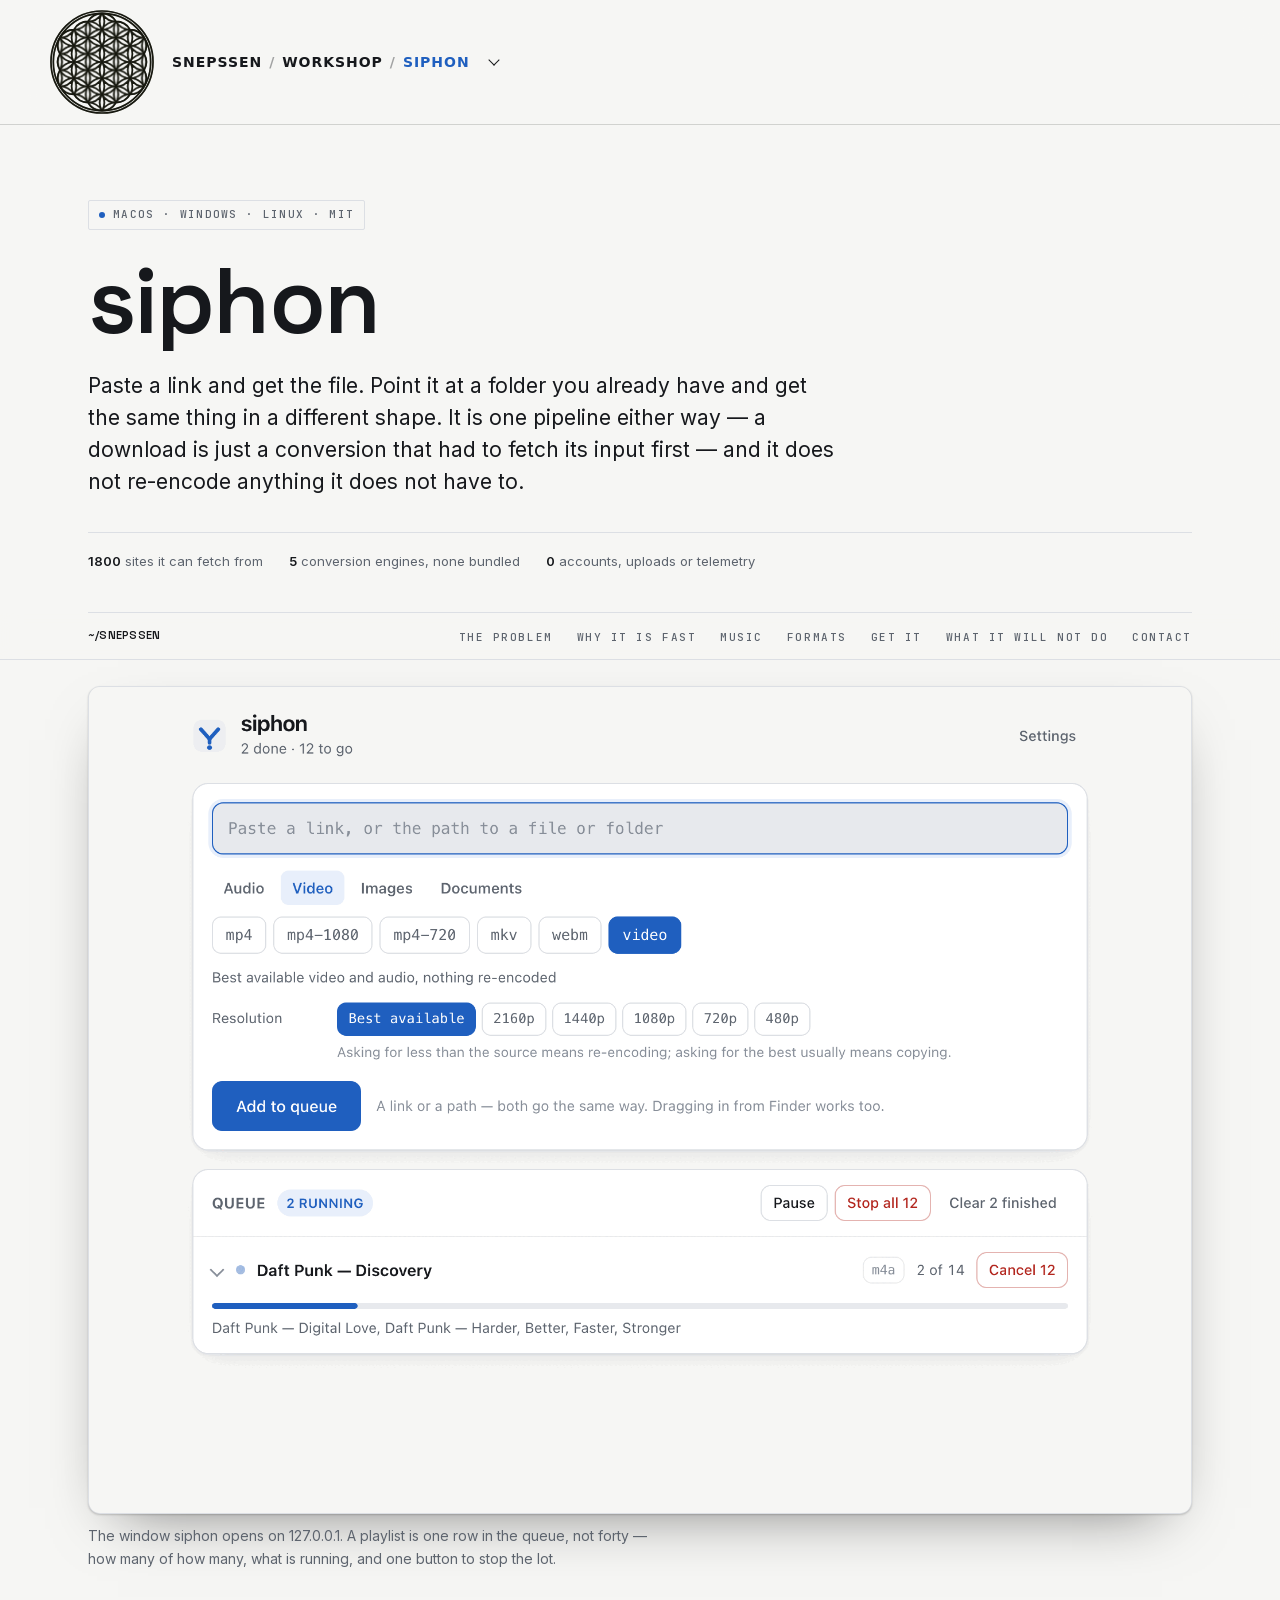
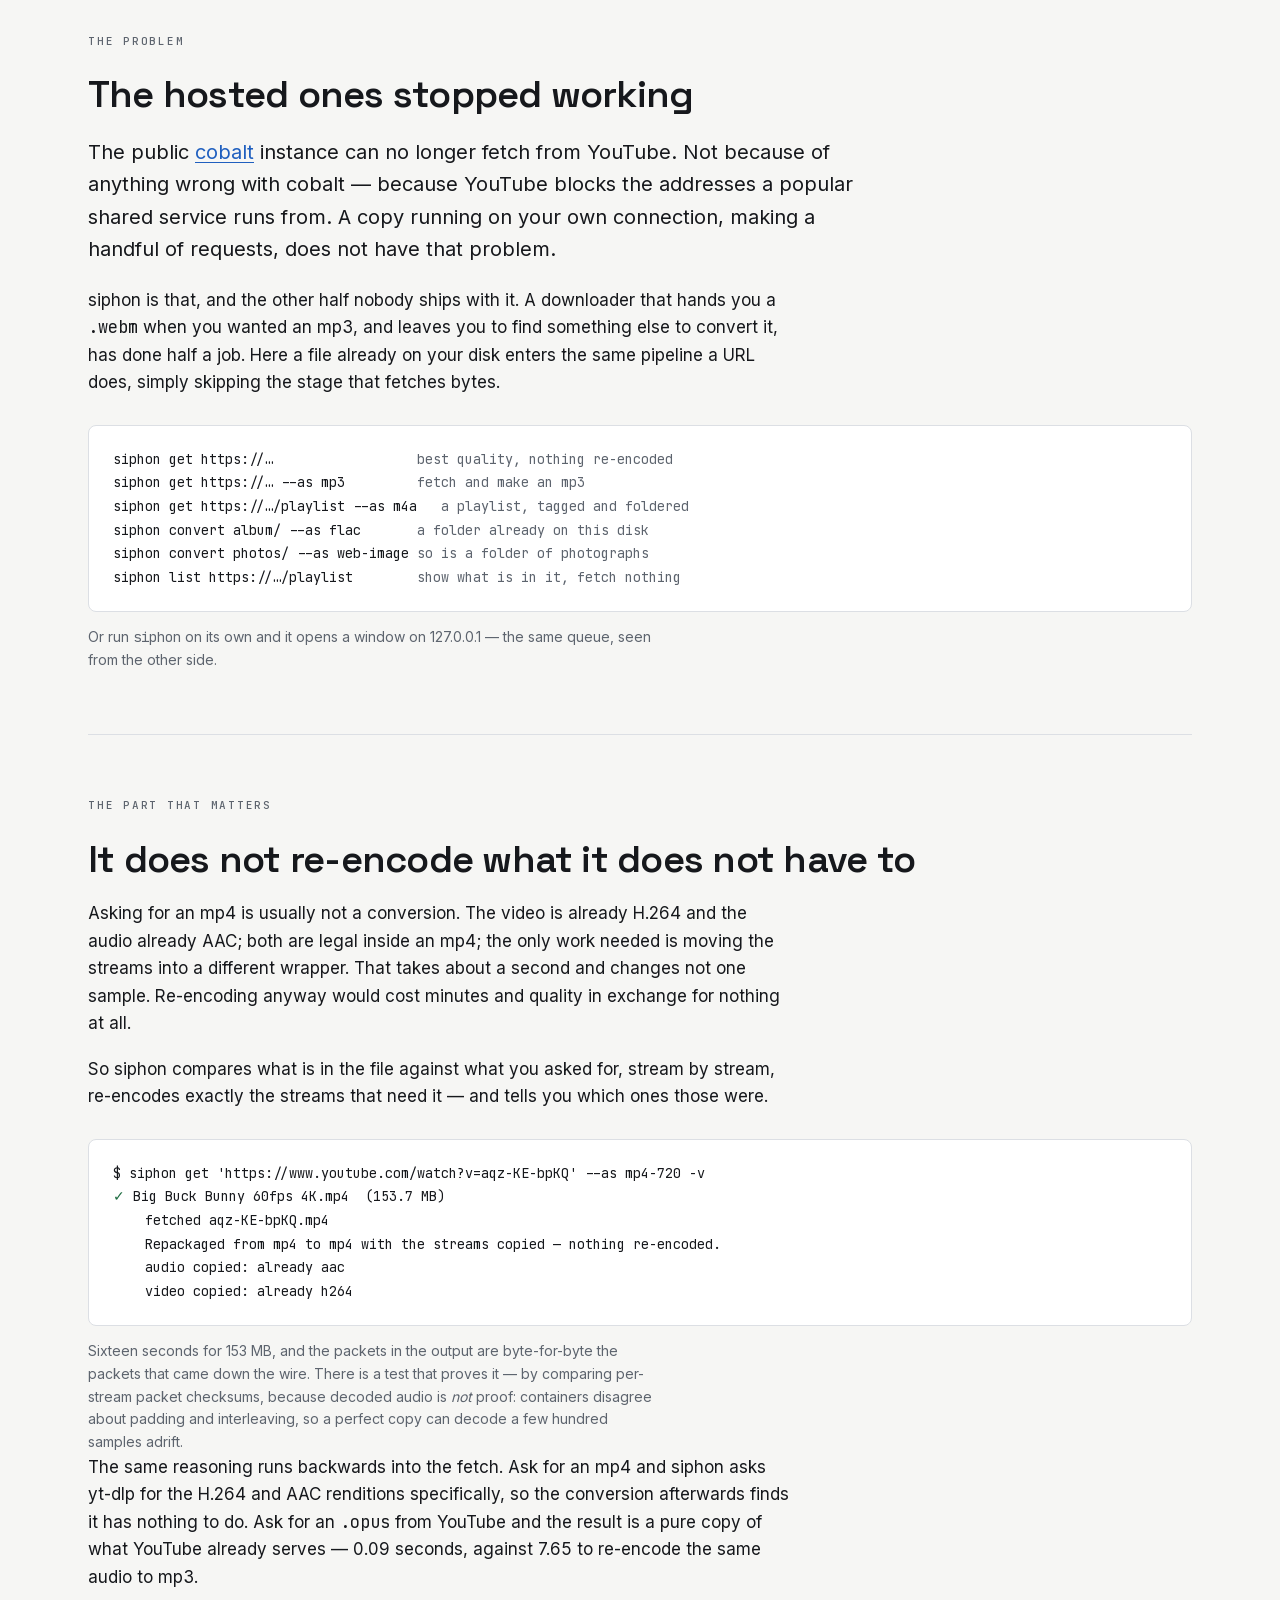
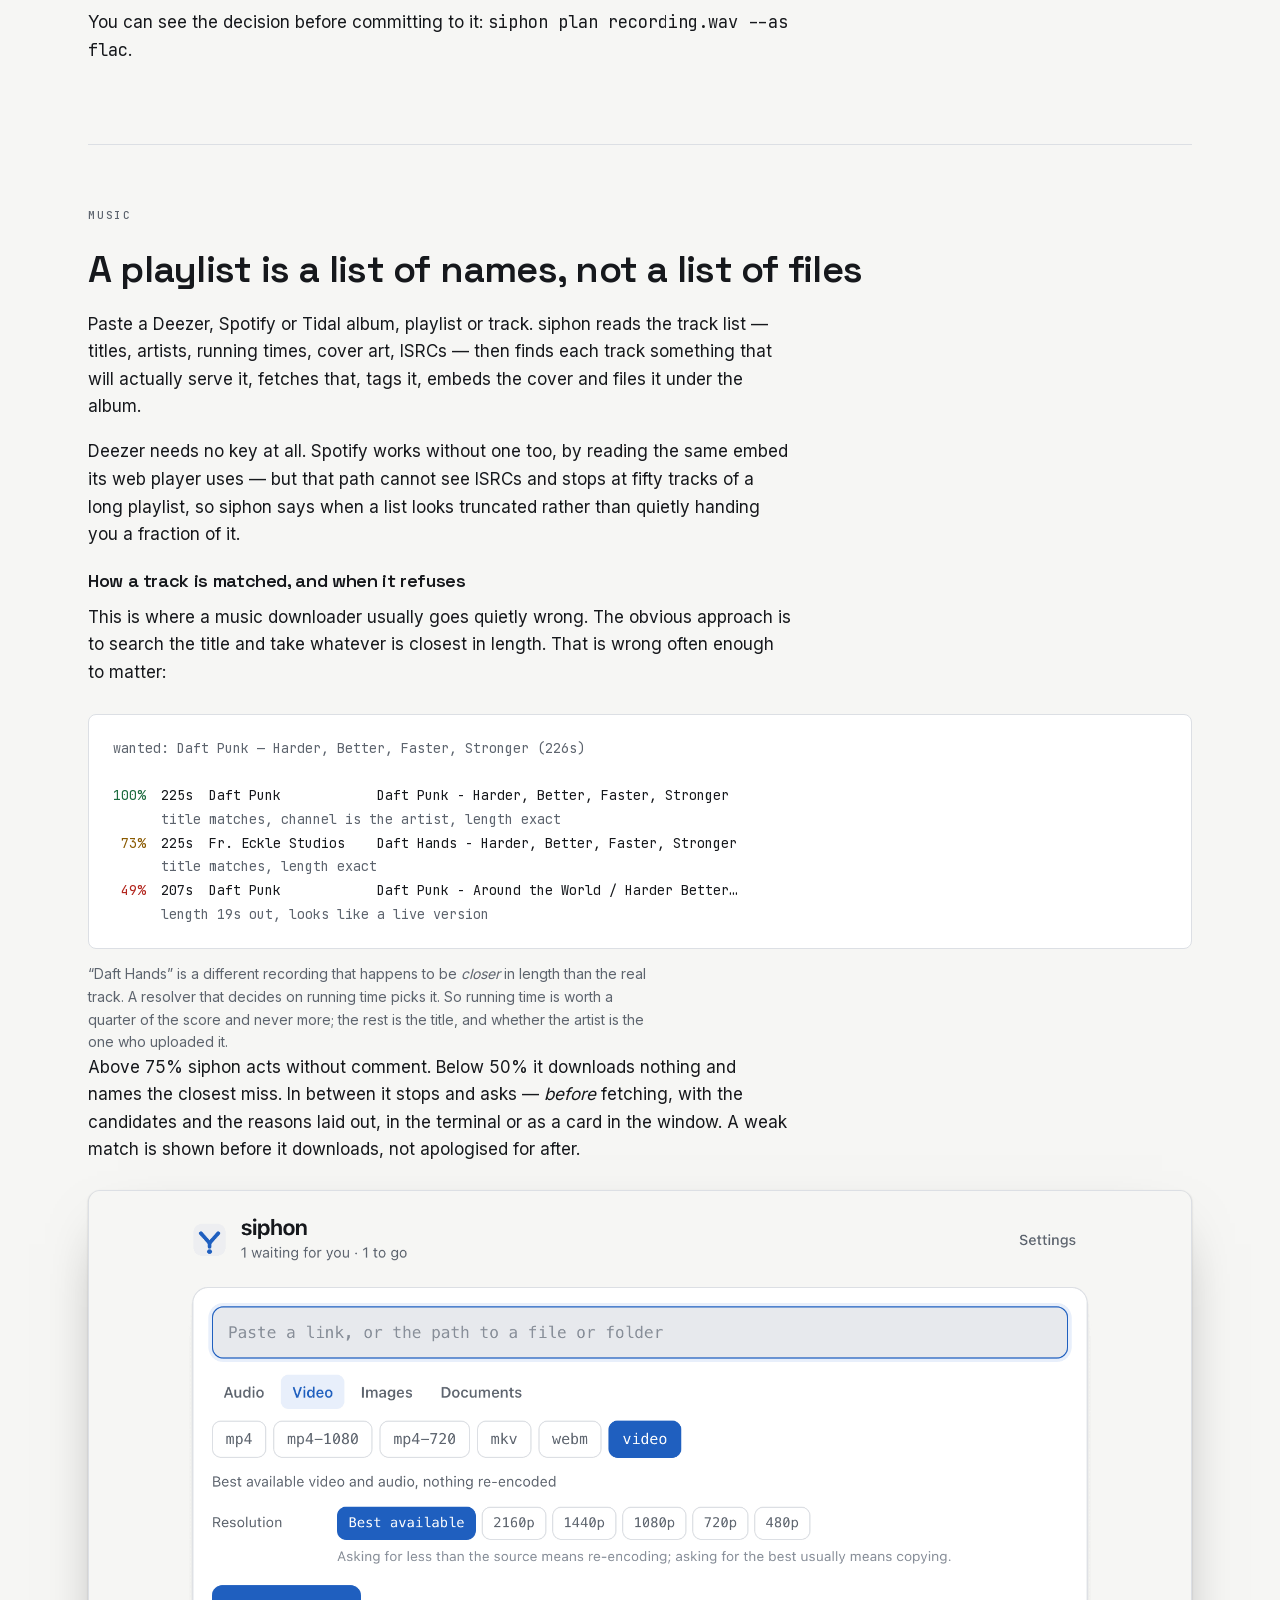
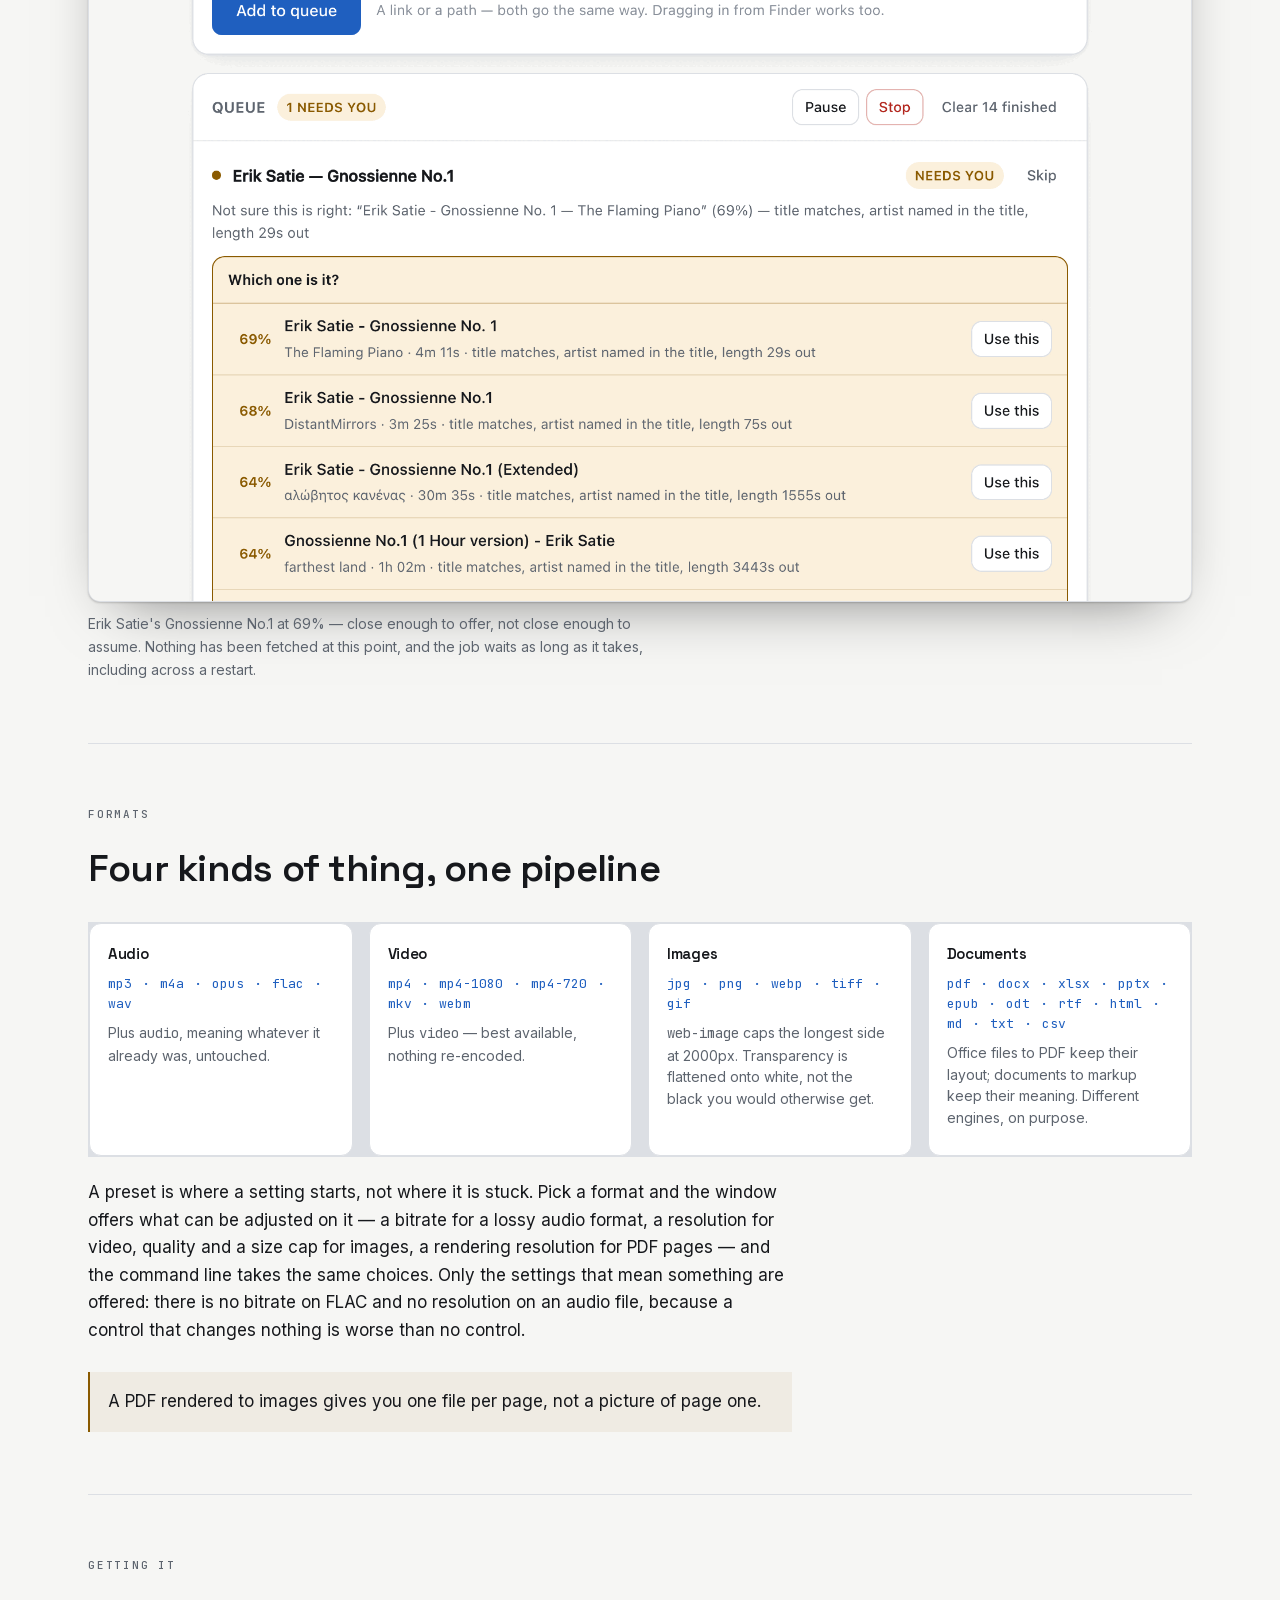
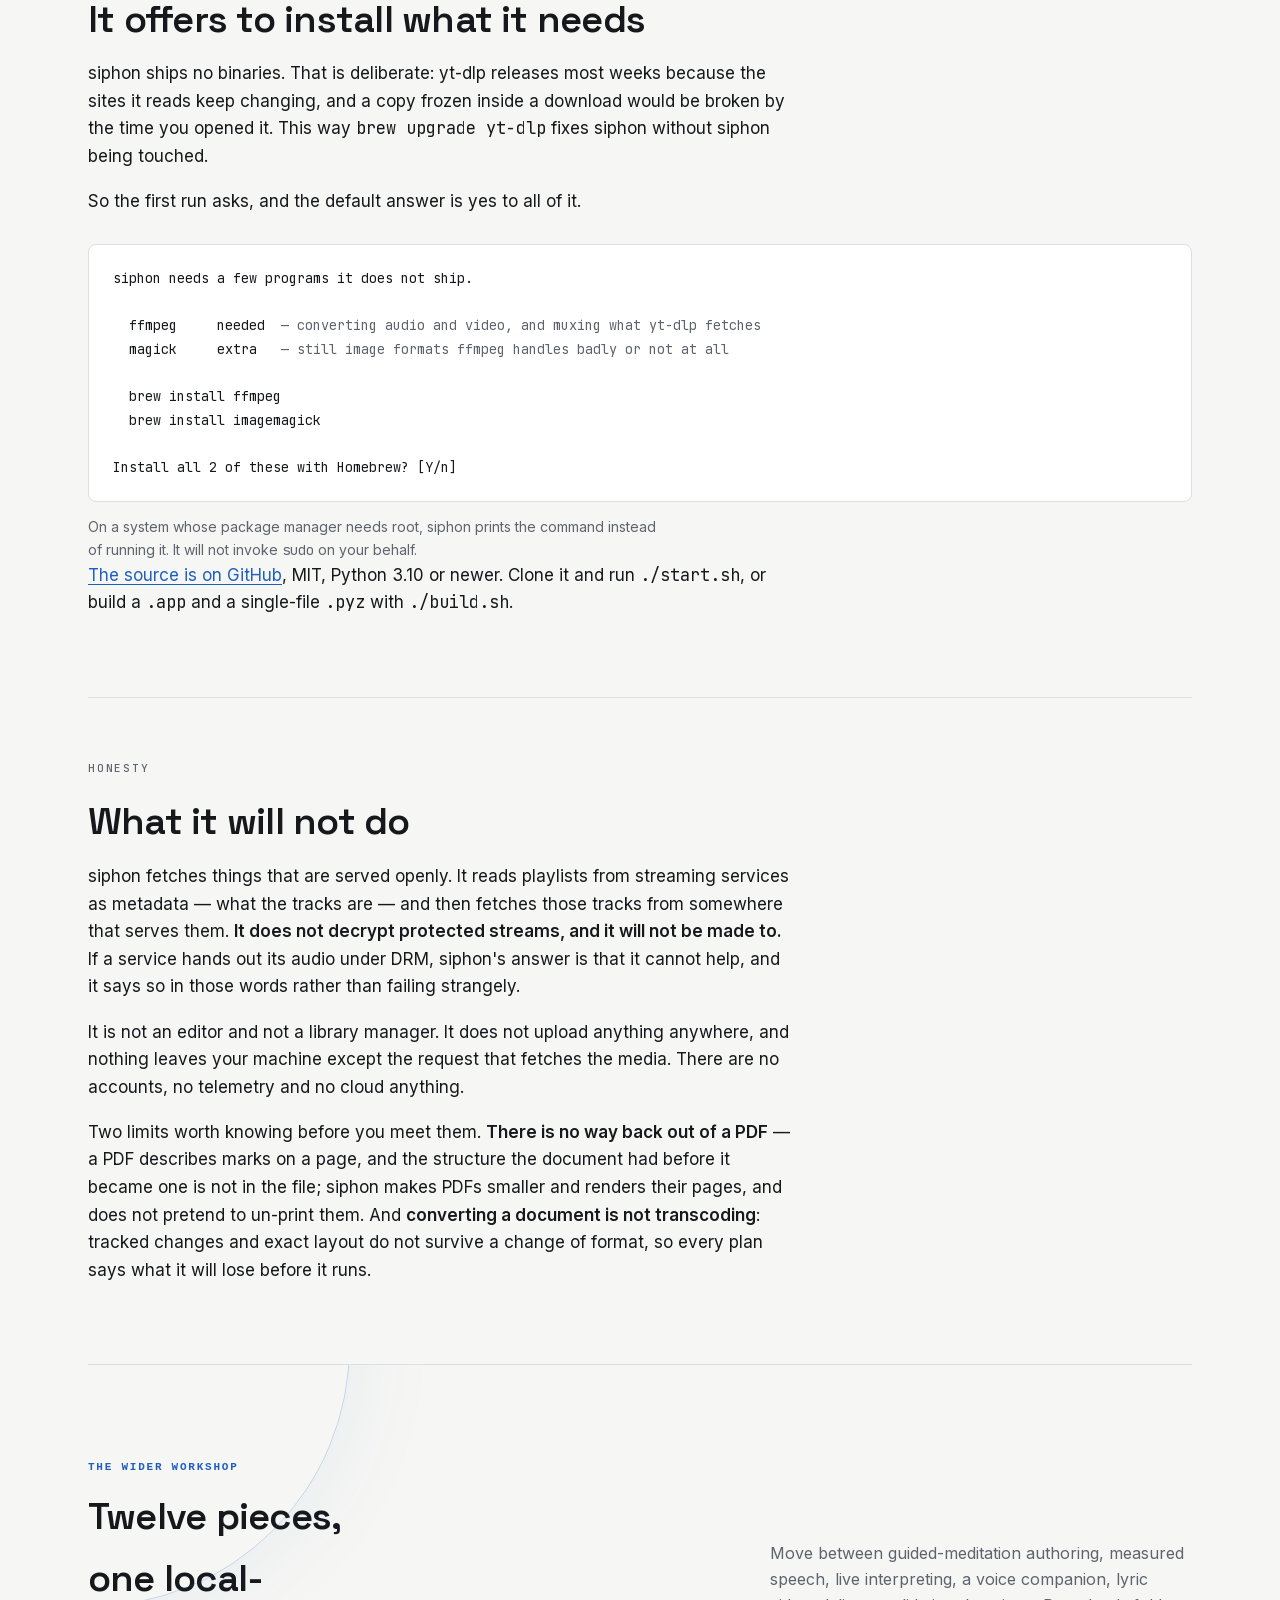
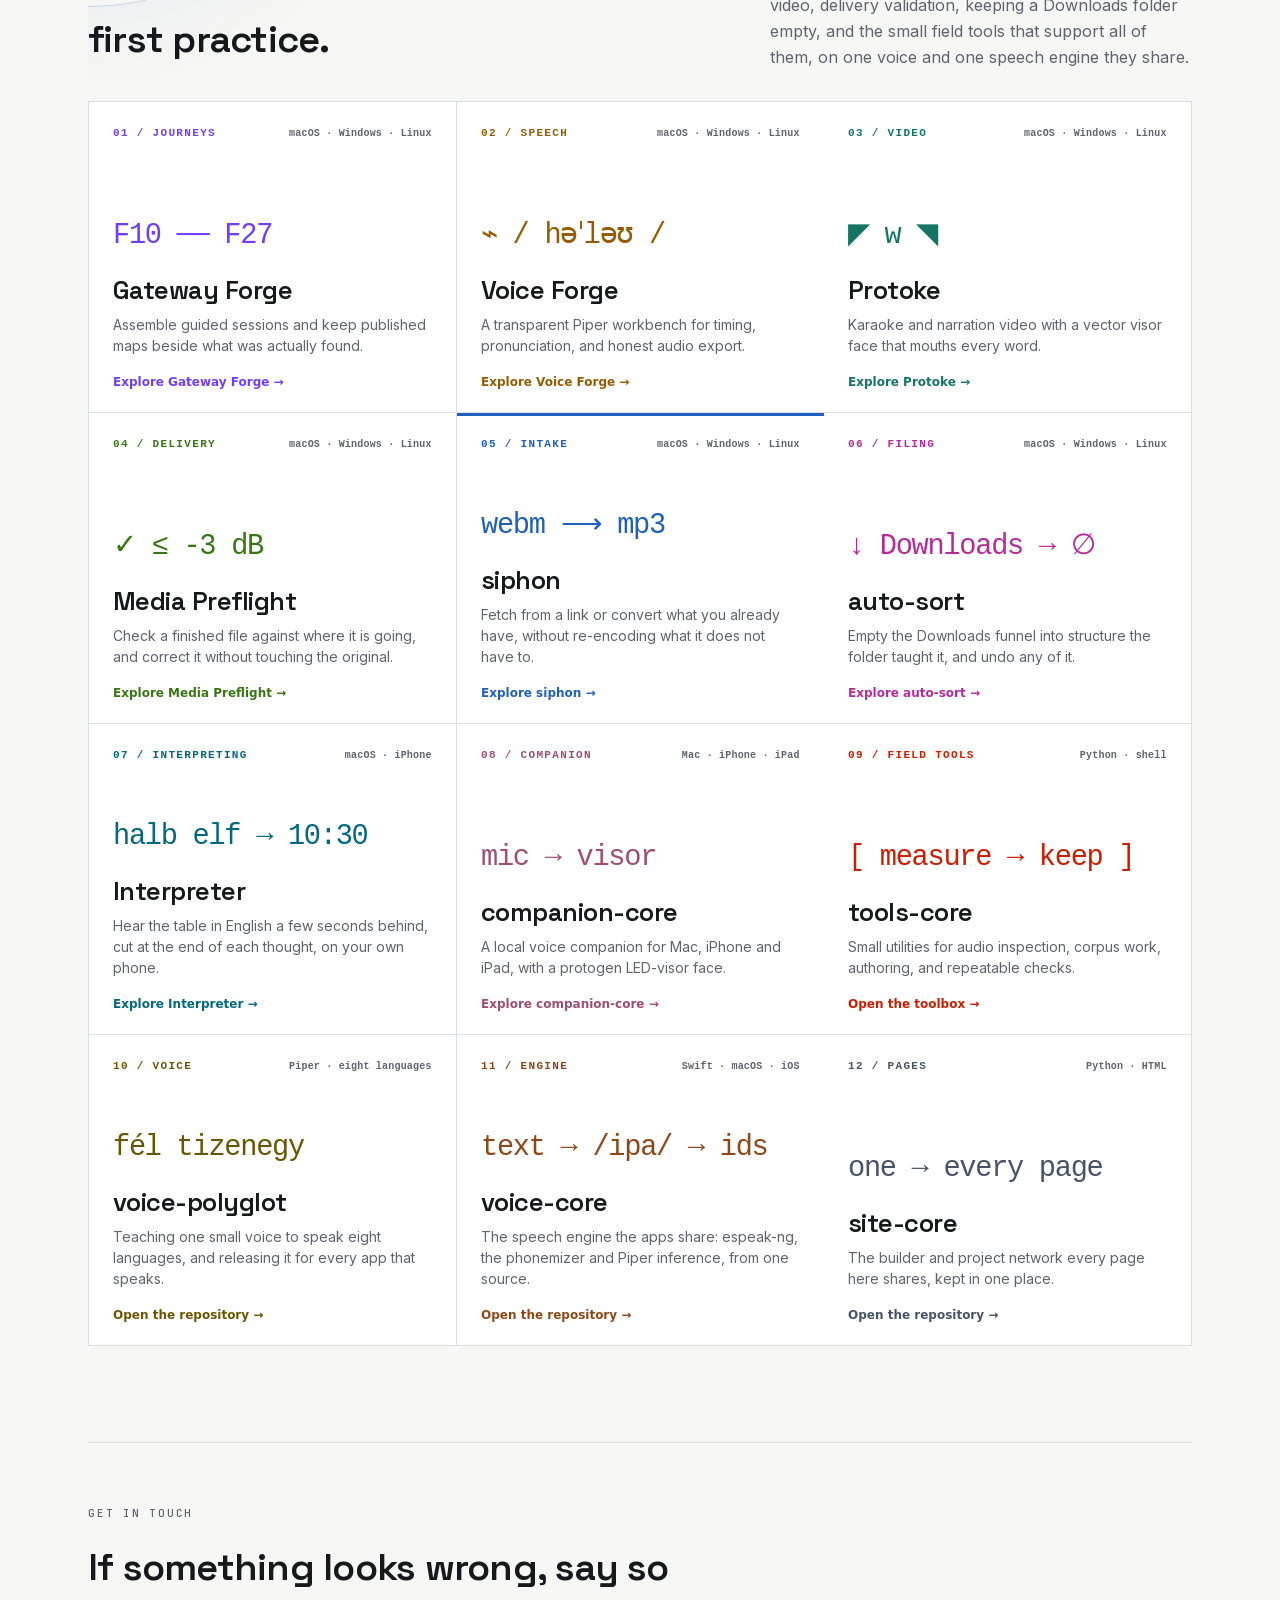
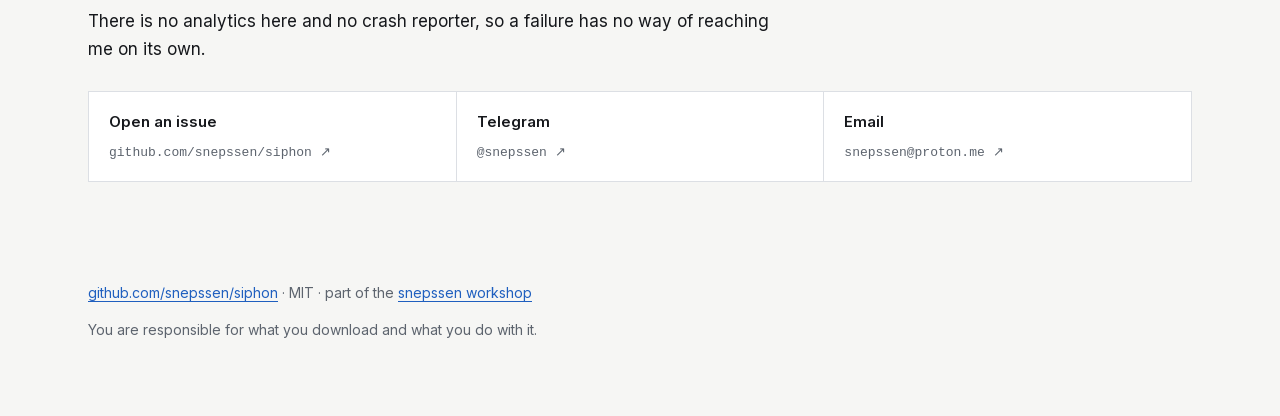
==== commit fe4c3cb1: "Workshop pages: synced from site-core" ====
--- a/docs/index.html
+++ b/docs/index.html
@@ -110,6 +110,7 @@
       <a data-project="siphon" style="--project-accent: var(--eco-siphon)" href="https://snepssen.github.io/siphon/">siphon</a>
       <a data-project="auto-sort" style="--project-accent: var(--eco-autosort)" href="https://snepssen.github.io/auto-sort/">auto-sort</a>
       <a data-project="translate-core" style="--project-accent: var(--eco-interpreter)" href="https://snepssen.github.io/translate-core/">Interpreter</a>
+      <a data-project="companion-core" style="--project-accent: var(--eco-companion)" href="https://snepssen.github.io/companion-core/">companion-core</a>
       <a data-project="tools-core" style="--project-accent: var(--eco-tools)" href="https://snepssen.github.io/tools-core/">tools-core</a>
       <a data-project="voice-polyglot" style="--project-accent: var(--eco-polyglot)" href="https://github.com/snepssen/voice-polyglot">voice-polyglot</a>
       <a data-project="voice-core" style="--project-accent: var(--eco-voicecore)" href="https://github.com/snepssen/voice-core">voice-core</a>
@@ -266,9 +267,9 @@
   <div class="ecosystem-more__head">
     <div>
       <p class="ecosystem-kicker">The wider workshop</p>
-      <h2 id="ecosystem-heading">Eleven pieces, one local-first practice.</h2>
+      <h2 id="ecosystem-heading">Twelve pieces, one local-first practice.</h2>
     </div>
-    <p class="ecosystem-more__intro">Move between guided-meditation authoring, measured speech, live interpreting, lyric video, delivery validation, keeping a Downloads folder empty, and the small field tools that support all of them, on one voice and one speech engine they share.</p>
+    <p class="ecosystem-more__intro">Move between guided-meditation authoring, measured speech, live interpreting, a voice companion, lyric video, delivery validation, keeping a Downloads folder empty, and the small field tools that support all of them, on one voice and one speech engine they share.</p>
   </div>
   <div class="ecosystem-grid">
     <a class="ecosystem-card" data-project="gateway-forge" style="--card-accent: var(--eco-gateway)" href="https://snepssen.github.io/gateway-forge/">
@@ -320,29 +321,36 @@
       <p>Hear the table in English a few seconds behind, cut at the end of each thought, on your own phone.</p>
       <span class="ecosystem-card__go">Explore Interpreter →</span>
     </a>
+    <a class="ecosystem-card" data-project="companion-core" style="--card-accent: var(--eco-companion)" href="https://snepssen.github.io/companion-core/">
+      <div class="ecosystem-card__index"><span>08 / COMPANION</span><span>Mac · iPhone · iPad</span></div>
+      <div class="ecosystem-card__glyph" aria-hidden="true">mic → visor</div>
+      <h3>companion-core</h3>
+      <p>A local voice companion for Mac, iPhone and iPad, with a protogen LED-visor face.</p>
+      <span class="ecosystem-card__go">Explore companion-core →</span>
+    </a>
     <a class="ecosystem-card" data-project="tools-core" style="--card-accent: var(--eco-tools)" href="https://snepssen.github.io/tools-core/">
-      <div class="ecosystem-card__index"><span>08 / FIELD TOOLS</span><span>Python · shell</span></div>
+      <div class="ecosystem-card__index"><span>09 / FIELD TOOLS</span><span>Python · shell</span></div>
       <div class="ecosystem-card__glyph" aria-hidden="true">[ measure → keep ]</div>
       <h3>tools-core</h3>
       <p>Small utilities for audio inspection, corpus work, authoring, and repeatable checks.</p>
       <span class="ecosystem-card__go">Open the toolbox →</span>
     </a>
     <a class="ecosystem-card" data-project="voice-polyglot" style="--card-accent: var(--eco-polyglot)" href="https://github.com/snepssen/voice-polyglot">
-      <div class="ecosystem-card__index"><span>09 / VOICE</span><span>Piper · eight languages</span></div>
+      <div class="ecosystem-card__index"><span>10 / VOICE</span><span>Piper · eight languages</span></div>
       <div class="ecosystem-card__glyph" aria-hidden="true">fél tizenegy</div>
       <h3>voice-polyglot</h3>
       <p>Teaching one small voice to speak eight languages, and releasing it for every app that speaks.</p>
       <span class="ecosystem-card__go">Open the repository →</span>
     </a>
     <a class="ecosystem-card" data-project="voice-core" style="--card-accent: var(--eco-voicecore)" href="https://github.com/snepssen/voice-core">
-      <div class="ecosystem-card__index"><span>10 / ENGINE</span><span>Swift · macOS · iOS</span></div>
+      <div class="ecosystem-card__index"><span>11 / ENGINE</span><span>Swift · macOS · iOS</span></div>
       <div class="ecosystem-card__glyph" aria-hidden="true">text → /ipa/ → ids</div>
       <h3>voice-core</h3>
       <p>The speech engine the apps share: espeak-ng, the phonemizer and Piper inference, from one source.</p>
       <span class="ecosystem-card__go">Open the repository →</span>
     </a>
     <a class="ecosystem-card" data-project="site-core" style="--card-accent: var(--eco-sitecore)" href="https://github.com/snepssen/site-core">
-      <div class="ecosystem-card__index"><span>11 / PAGES</span><span>Python · HTML</span></div>
+      <div class="ecosystem-card__index"><span>12 / PAGES</span><span>Python · HTML</span></div>
       <div class="ecosystem-card__glyph" aria-hidden="true">one → every page</div>
       <h3>site-core</h3>
       <p>The builder and project network every page here shares, kept in one place.</p>
--- a/docs/ecosystem.css
+++ b/docs/ecosystem.css
@@ -12,6 +12,7 @@
   --eco-polyglot: #ffd84f;
   --eco-voicecore: #e8a878;
   --eco-sitecore: #b9c3d0;
+  --eco-companion: #ff8ab8;
   --eco-current: var(--eco-protoke);
   --eco-copy: var(--ink, #f3f0e3);
   --eco-rail-h: 124px;
@@ -36,6 +37,7 @@
   --eco-current: var(--eco-autosort);
 }
 body[data-project="translate-core"] { --eco-current: var(--eco-interpreter); }
+body[data-project="companion-core"] { --eco-current: var(--eco-companion); }
 
 /* The five accents above are built for a dark ground and fail badly on a
    light one — measured against the lightest surface these pages use, the
@@ -60,6 +62,7 @@
     --eco-polyglot: #6b5600;
     --eco-voicecore: #8f4718;
     --eco-sitecore: #475366;
+    --eco-companion: #a04e6e;
   }
 }
 :root[data-theme="light"] {
@@ -74,6 +77,7 @@
   --eco-polyglot: #6b5600;
   --eco-voicecore: #8f4718;
   --eco-sitecore: #475366;
+  --eco-companion: #a04e6e;
 }
 
 /* Wide diagrams and code samples own their scrolling inside their existing
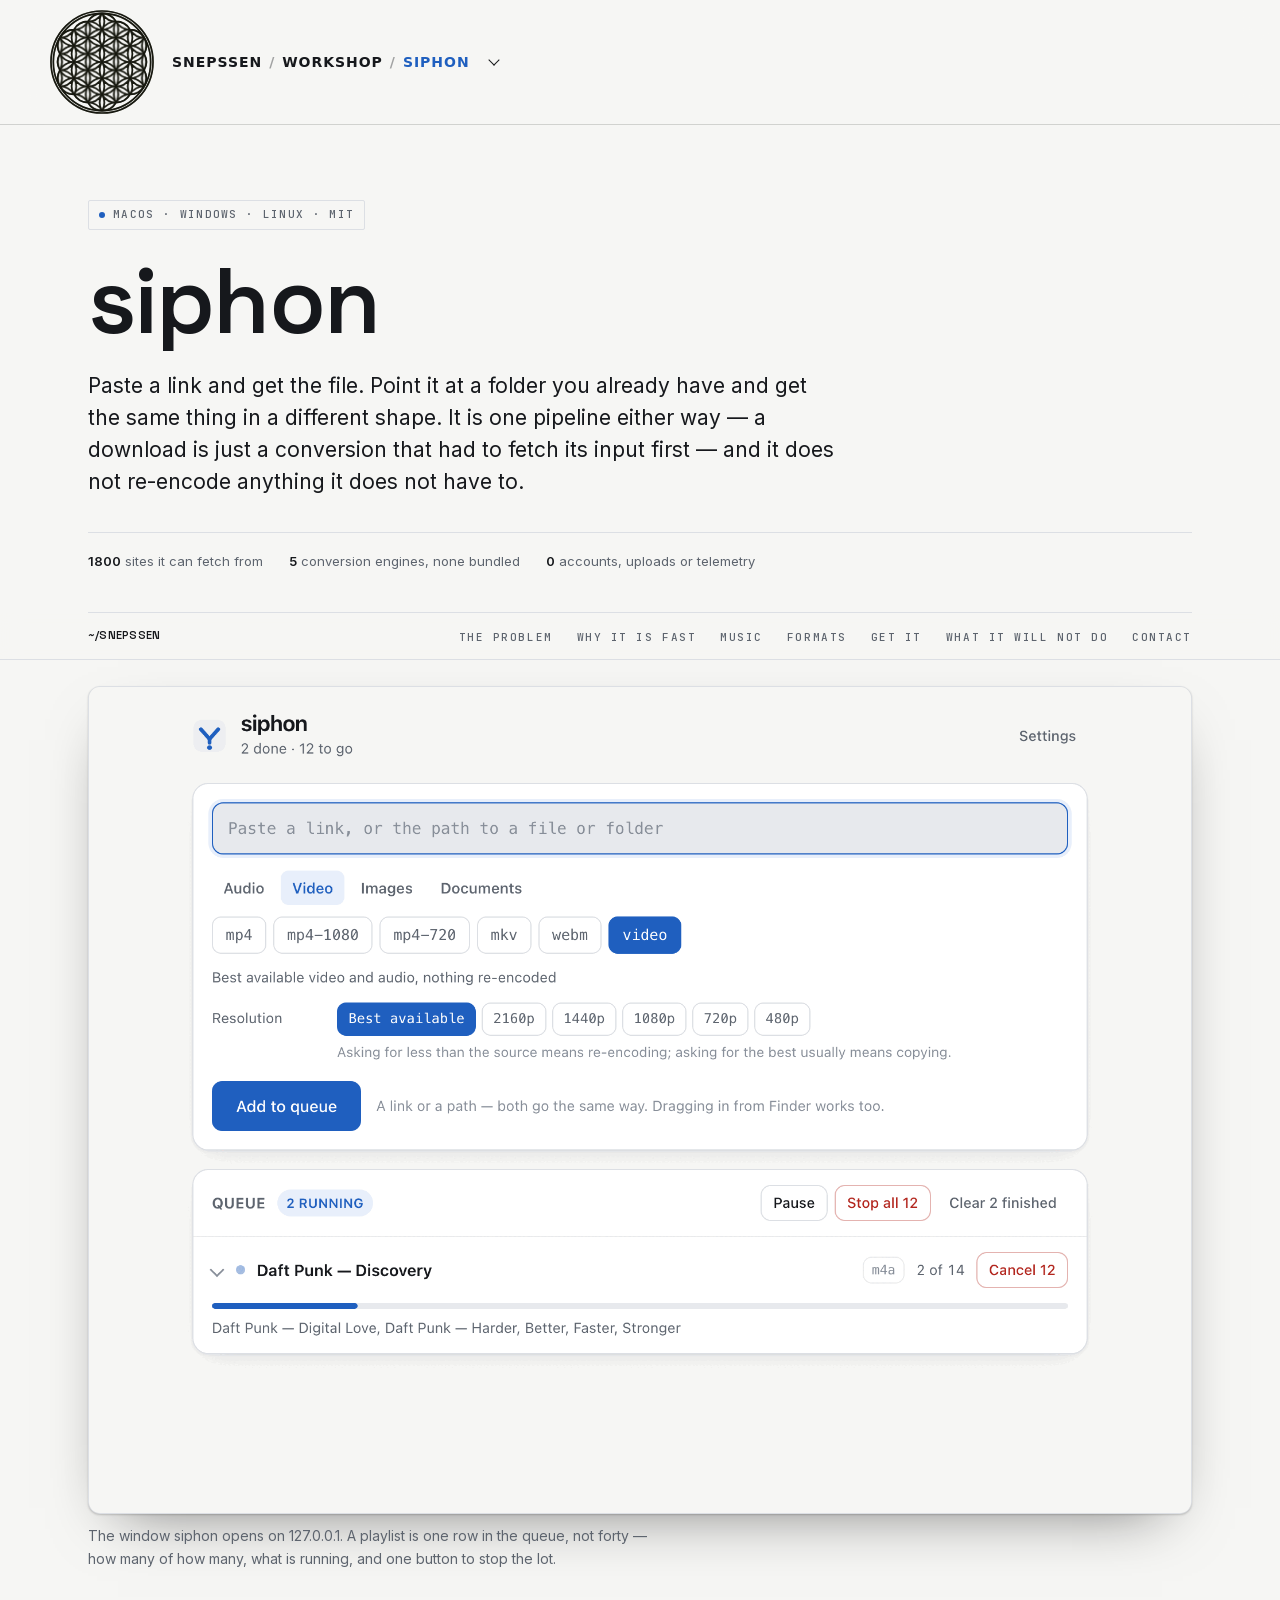
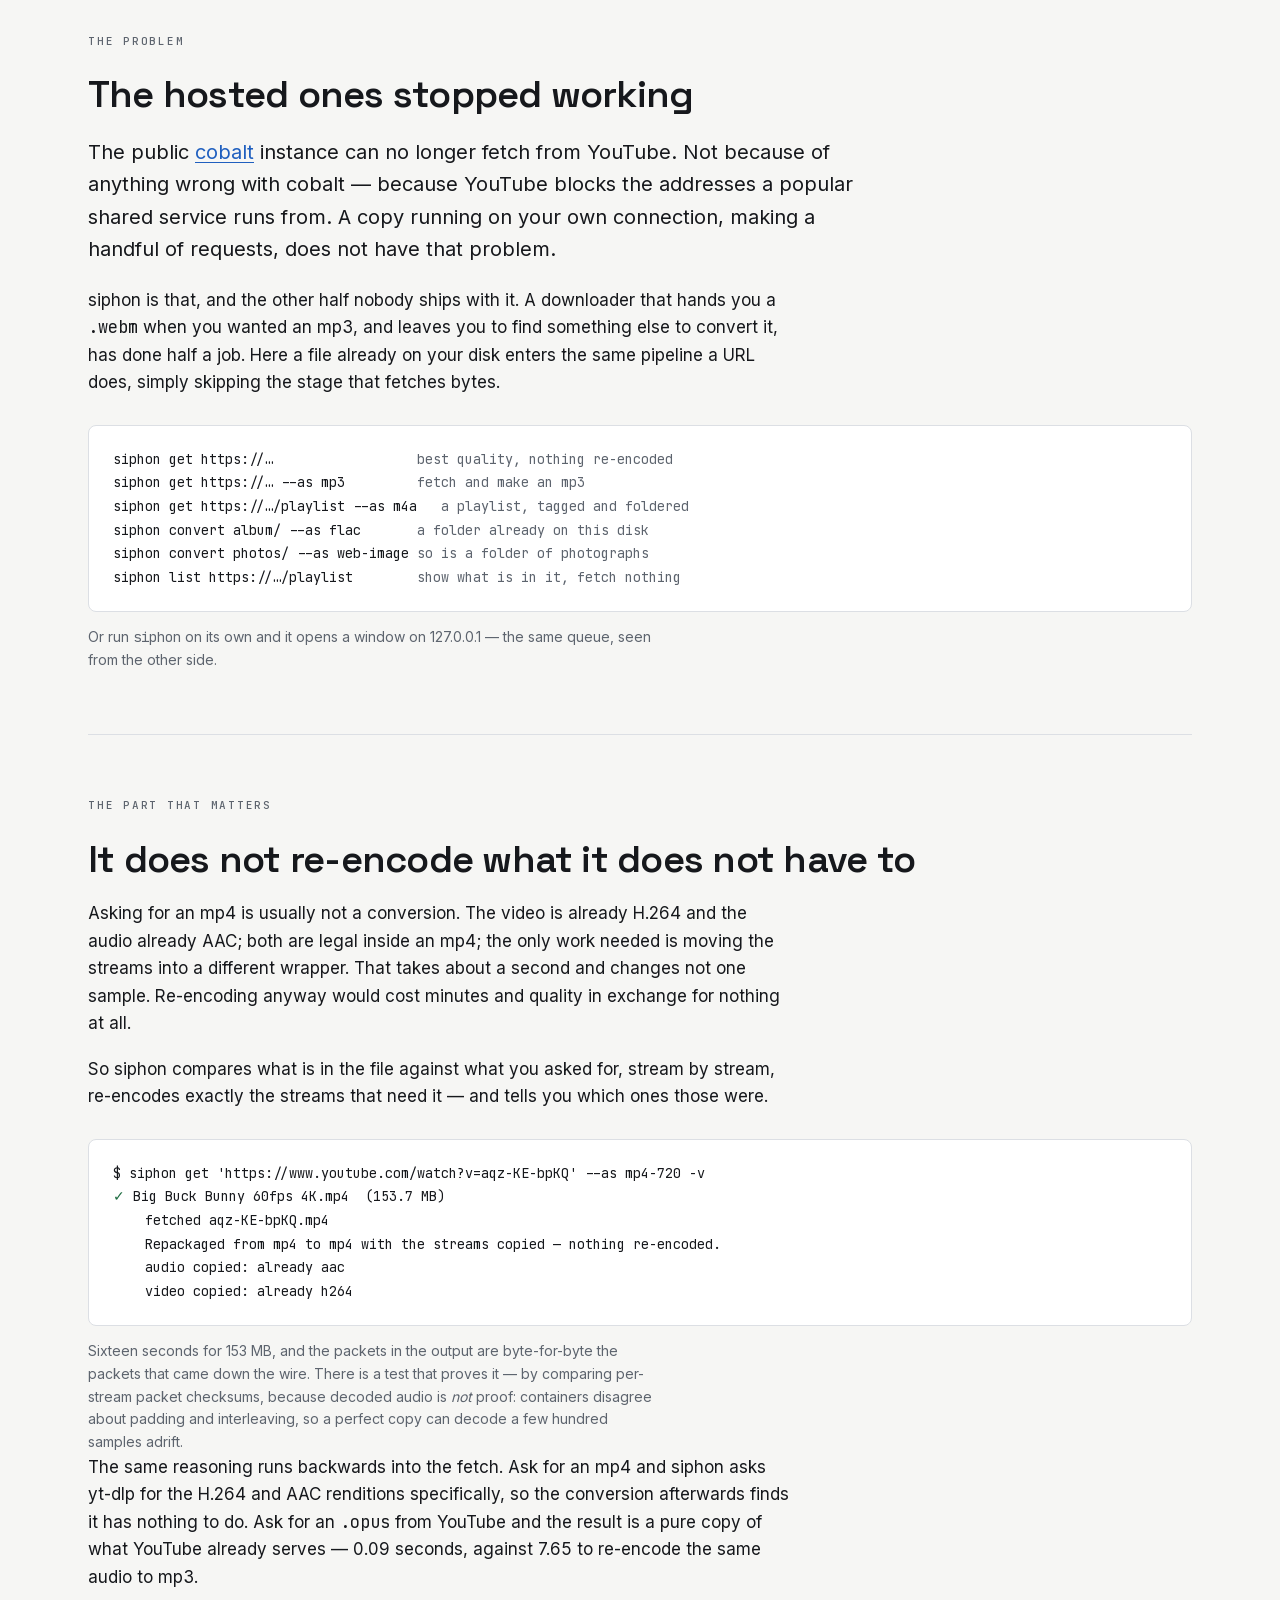
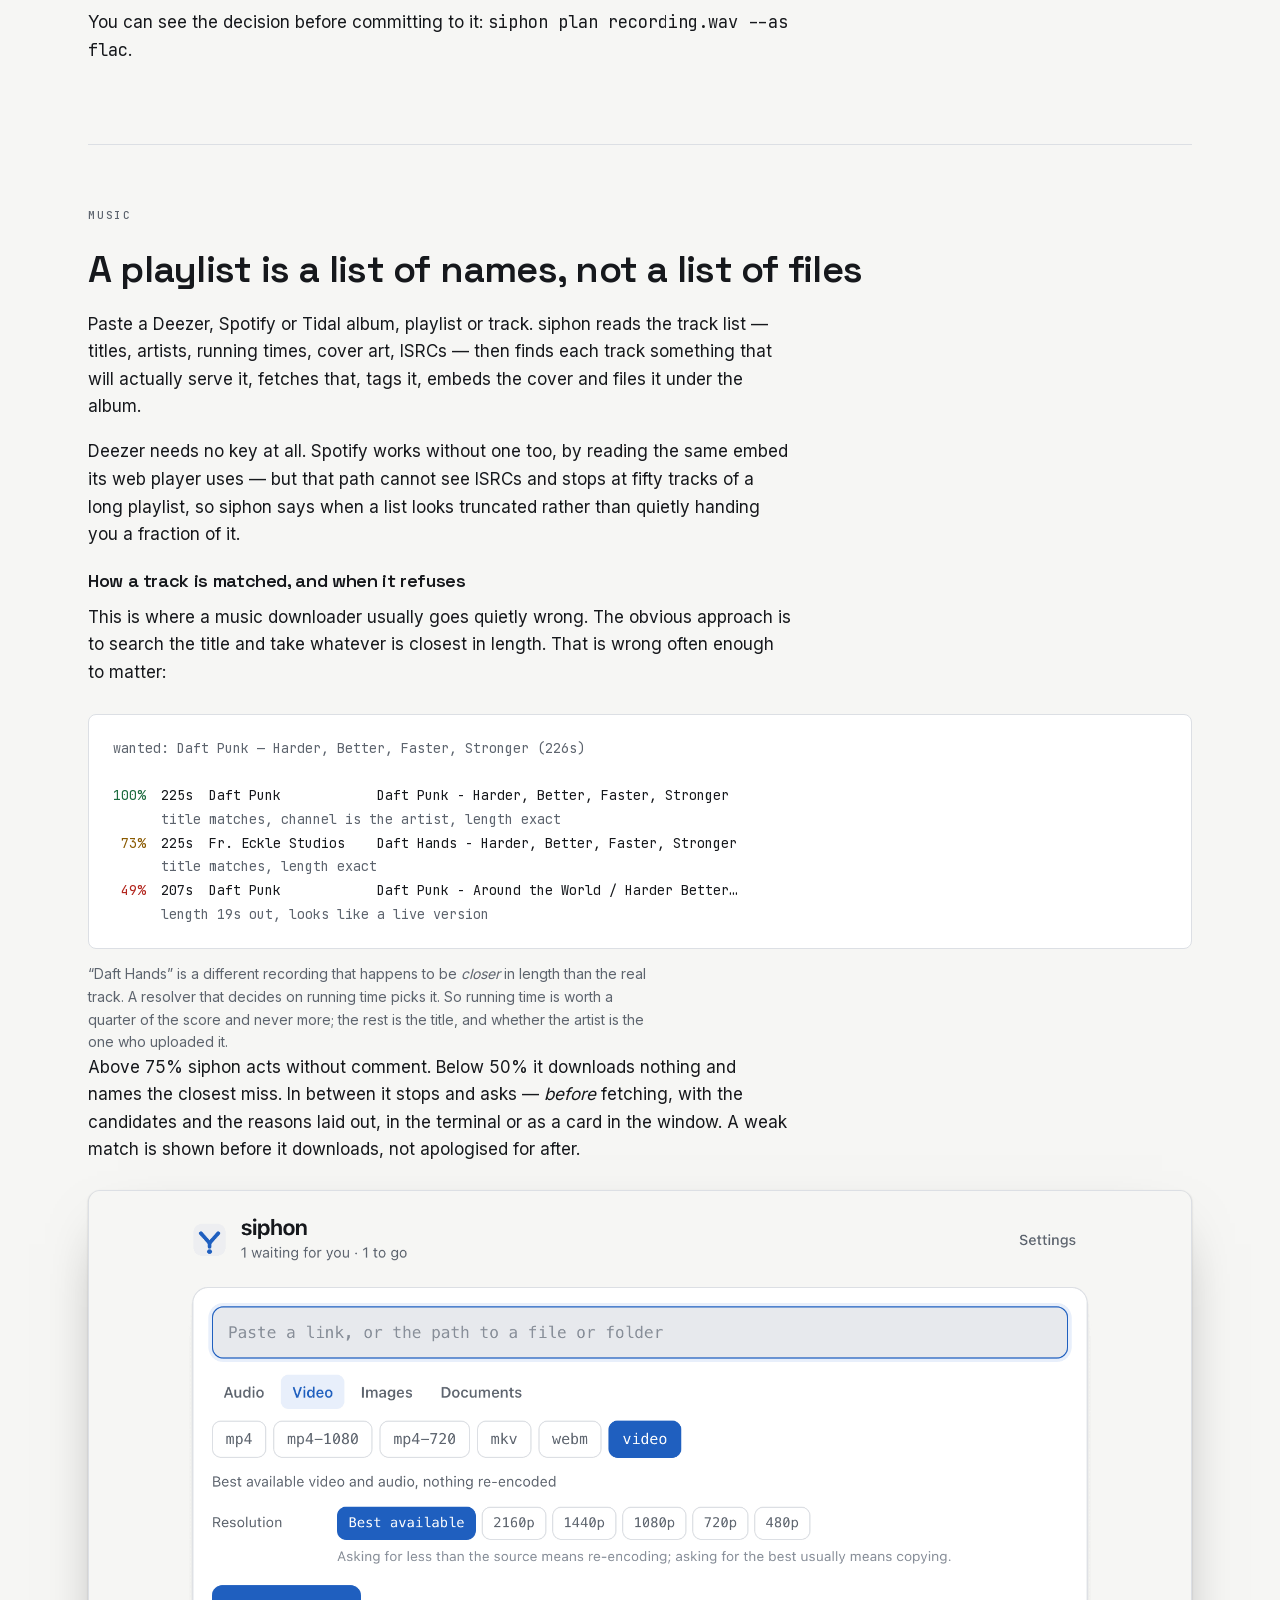
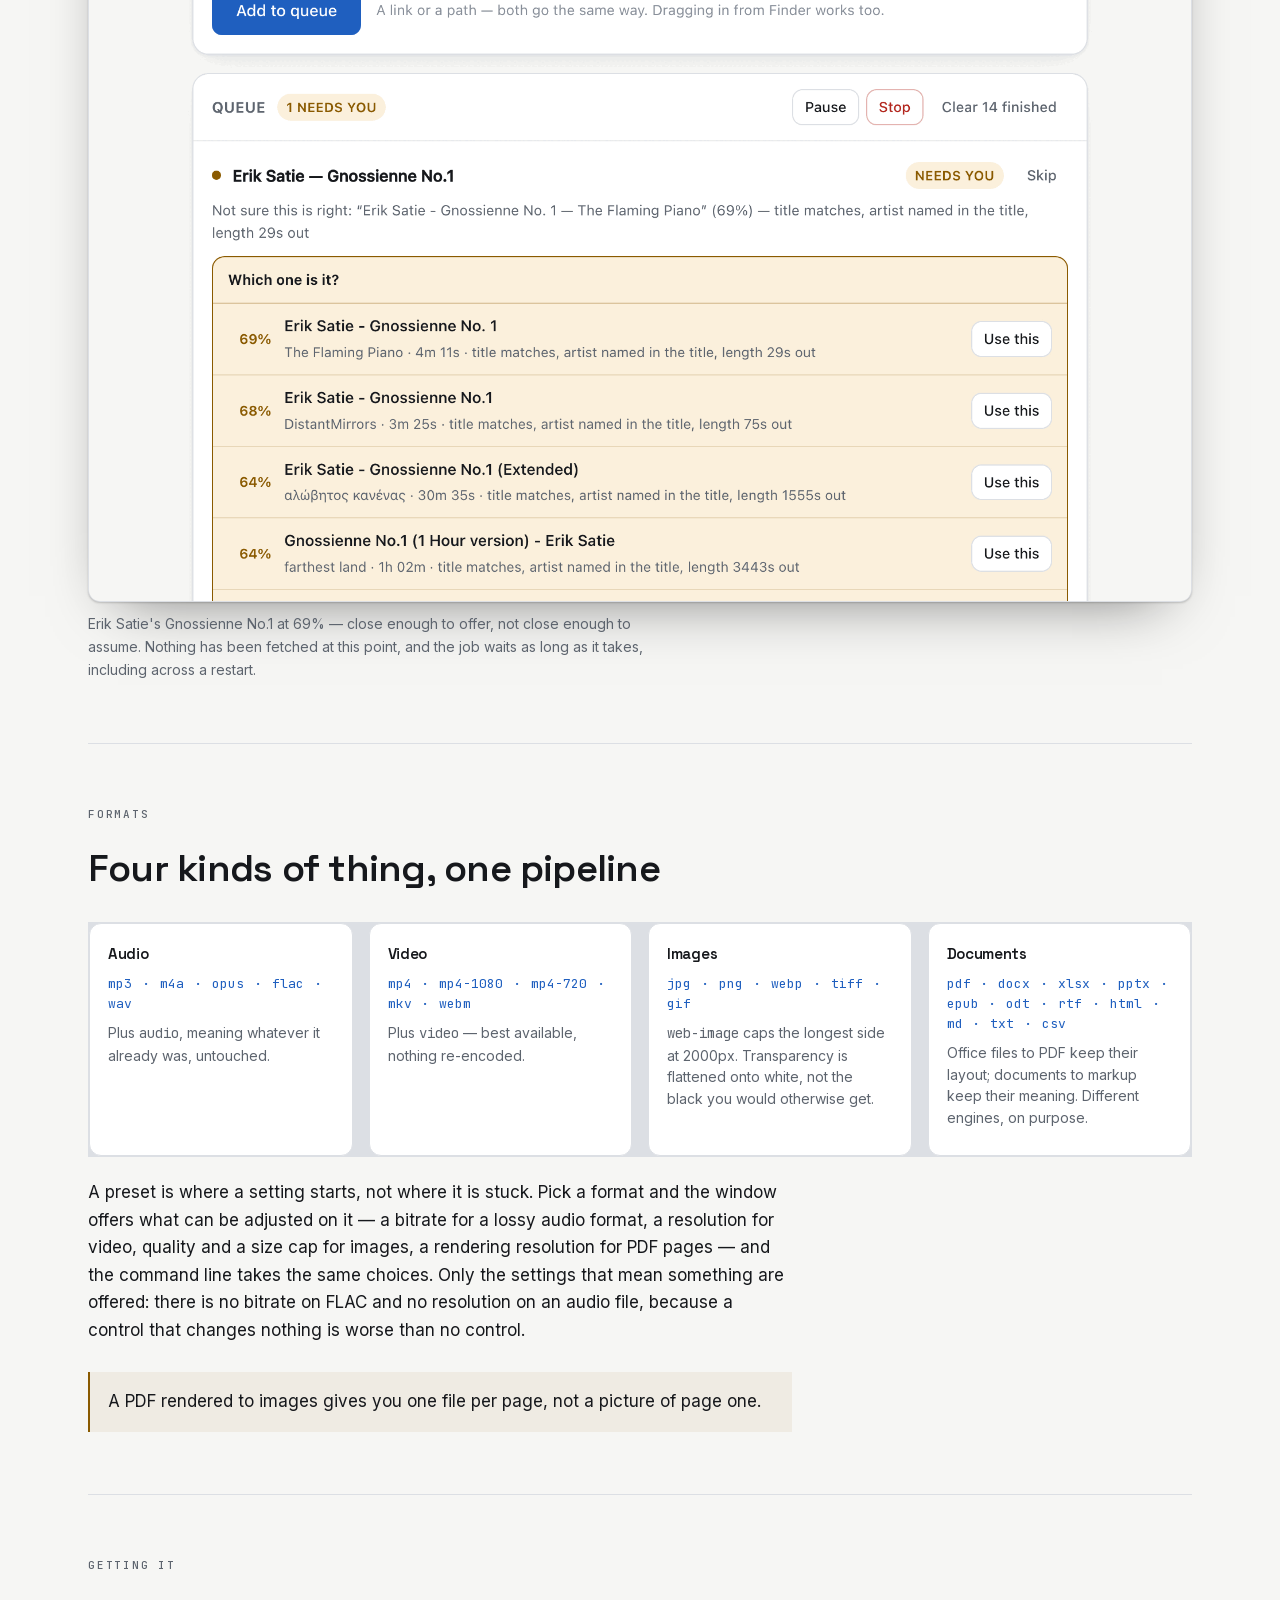
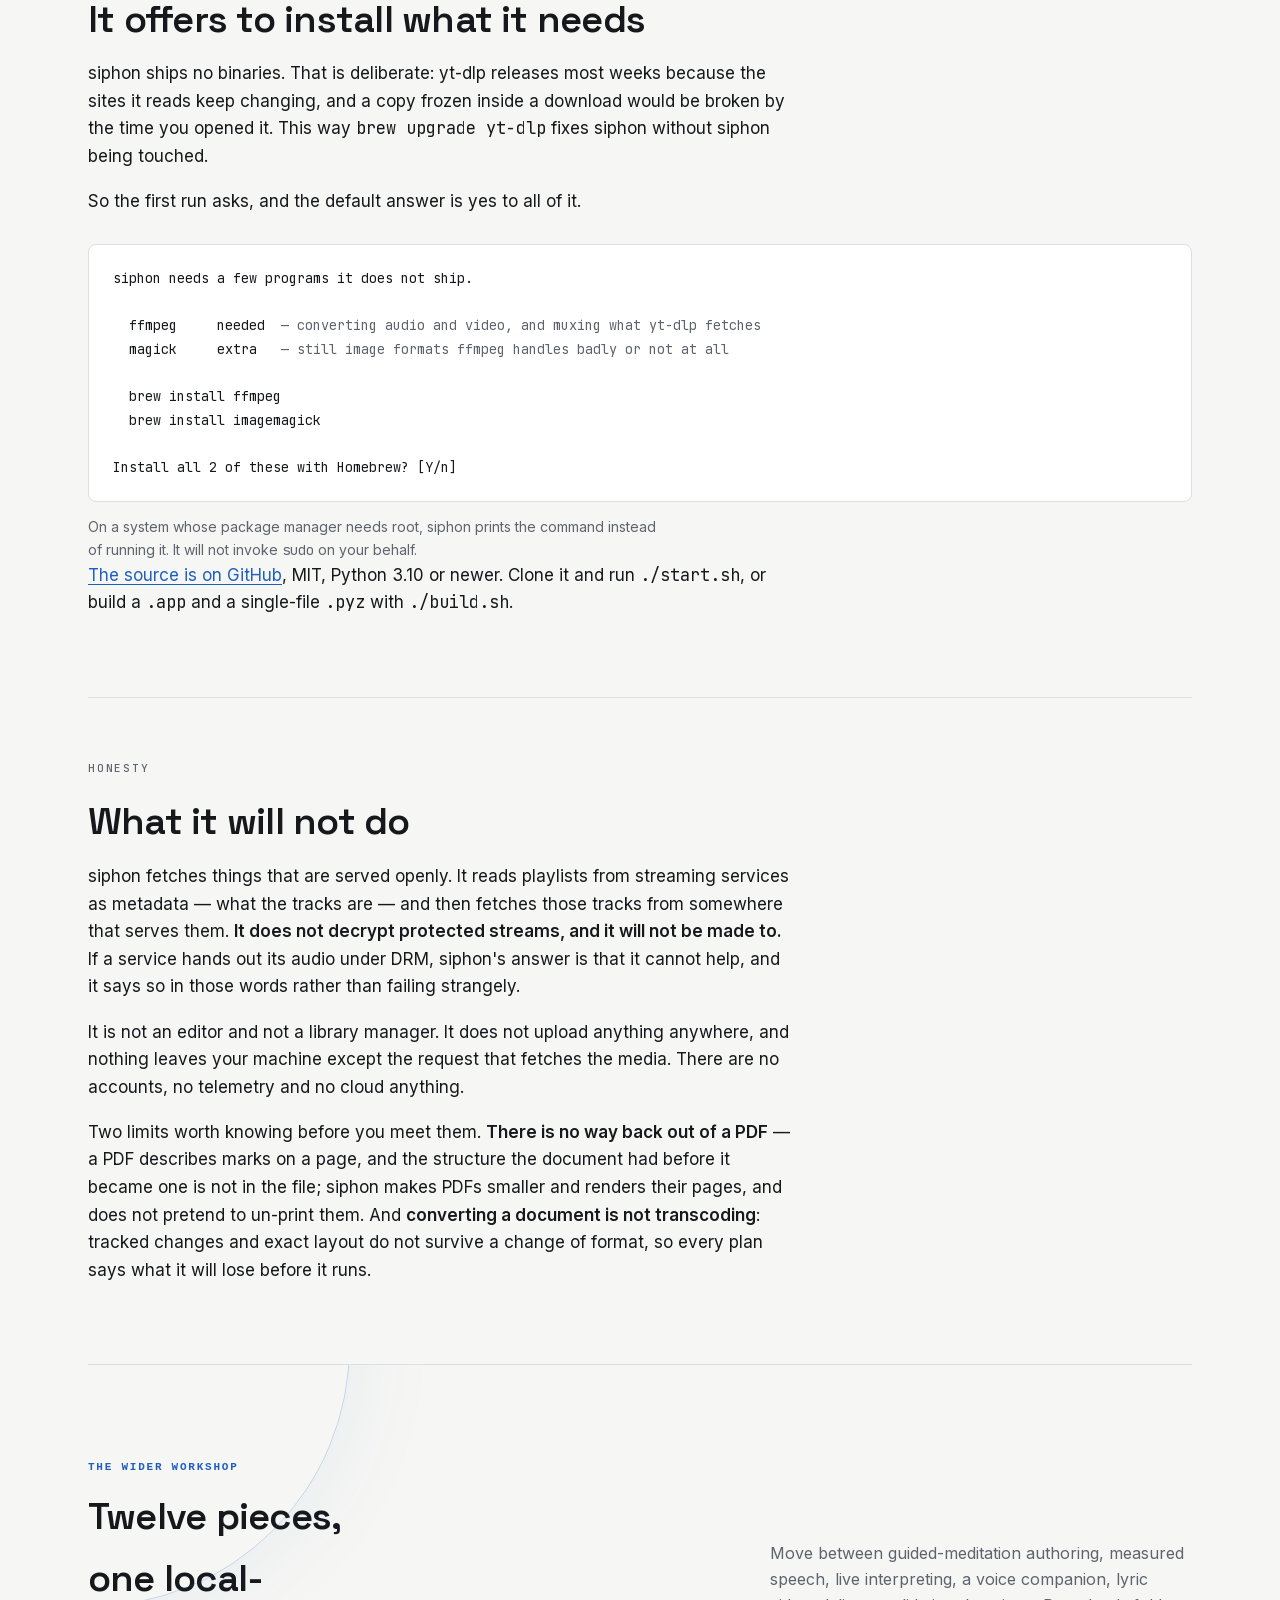
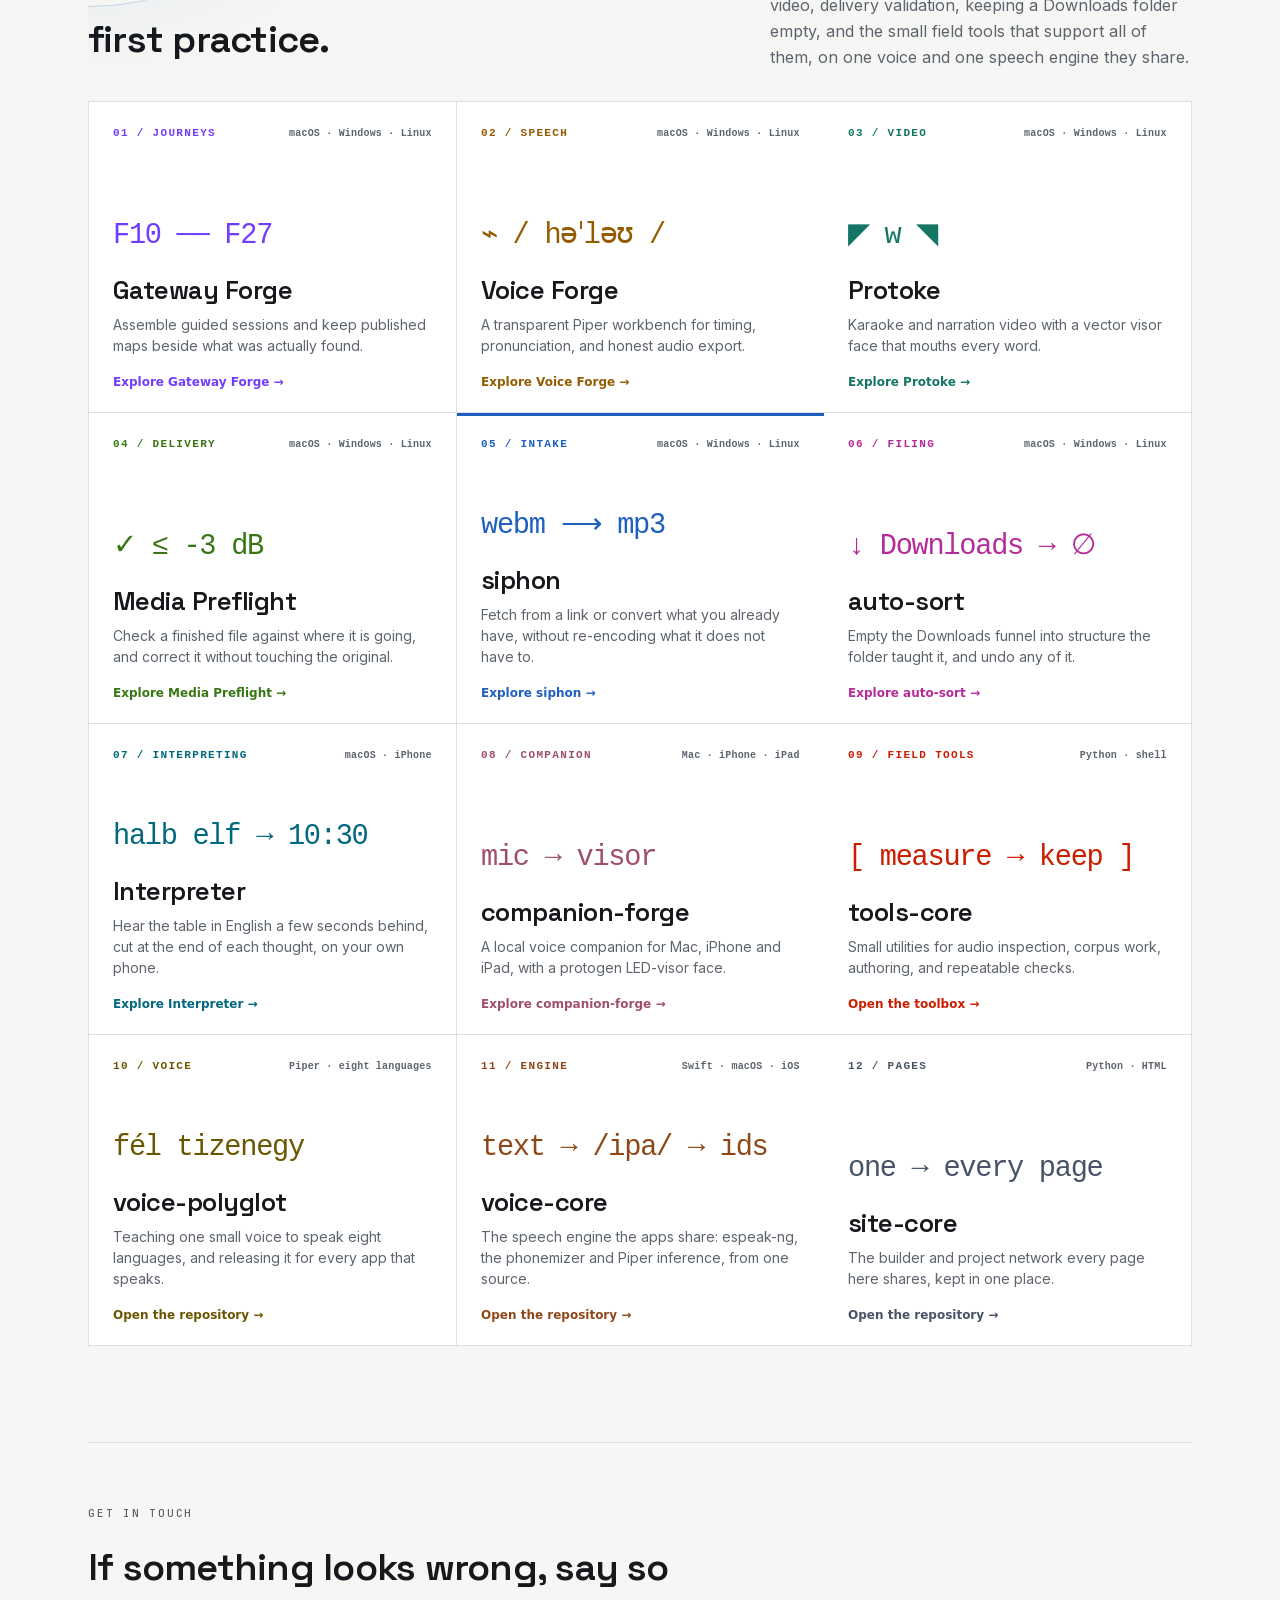
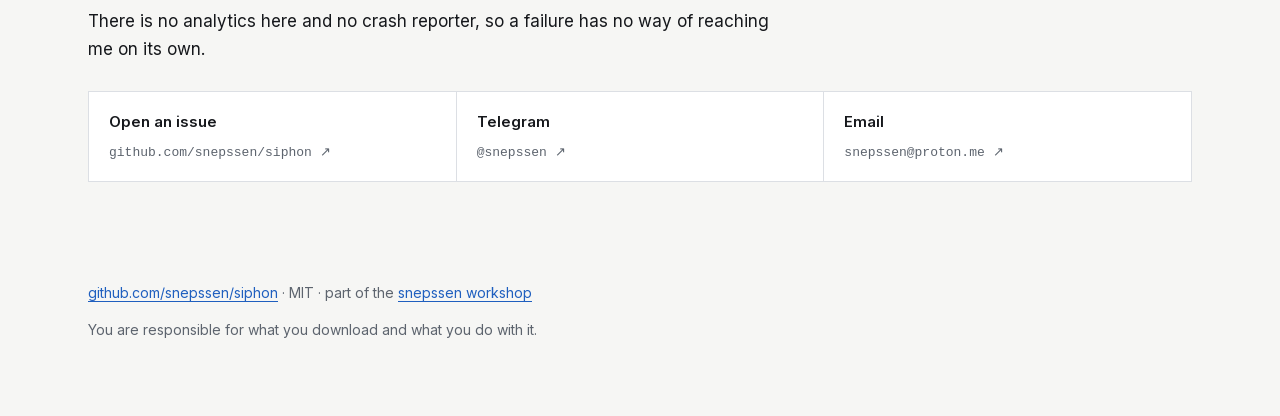
==== commit ac114267: "Workshop pages: rename translate-core/companion-core to interpreter-forge/companion-forge (from site" ====
--- a/docs/index.html
+++ b/docs/index.html
@@ -109,8 +109,8 @@
       <a data-project="media-preflight" style="--project-accent: var(--eco-preflight)" href="https://snepssen.github.io/media-preflight/">Media Preflight</a>
       <a data-project="siphon" style="--project-accent: var(--eco-siphon)" href="https://snepssen.github.io/siphon/">siphon</a>
       <a data-project="auto-sort" style="--project-accent: var(--eco-autosort)" href="https://snepssen.github.io/auto-sort/">auto-sort</a>
-      <a data-project="translate-core" style="--project-accent: var(--eco-interpreter)" href="https://snepssen.github.io/translate-core/">Interpreter</a>
-      <a data-project="companion-core" style="--project-accent: var(--eco-companion)" href="https://snepssen.github.io/companion-core/">companion-core</a>
+      <a data-project="interpreter-forge" style="--project-accent: var(--eco-interpreter)" href="https://snepssen.github.io/interpreter-forge/">Interpreter</a>
+      <a data-project="companion-forge" style="--project-accent: var(--eco-companion)" href="https://snepssen.github.io/companion-forge/">companion-forge</a>
       <a data-project="tools-core" style="--project-accent: var(--eco-tools)" href="https://snepssen.github.io/tools-core/">tools-core</a>
       <a data-project="voice-polyglot" style="--project-accent: var(--eco-polyglot)" href="https://github.com/snepssen/voice-polyglot">voice-polyglot</a>
       <a data-project="voice-core" style="--project-accent: var(--eco-voicecore)" href="https://github.com/snepssen/voice-core">voice-core</a>
@@ -314,19 +314,19 @@
       <p>Empty the Downloads funnel into structure the folder taught it, and undo any of it.</p>
       <span class="ecosystem-card__go">Explore auto-sort →</span>
     </a>
-    <a class="ecosystem-card" data-project="translate-core" style="--card-accent: var(--eco-interpreter)" href="https://snepssen.github.io/translate-core/">
+    <a class="ecosystem-card" data-project="interpreter-forge" style="--card-accent: var(--eco-interpreter)" href="https://snepssen.github.io/interpreter-forge/">
       <div class="ecosystem-card__index"><span>07 / INTERPRETING</span><span>macOS · iPhone</span></div>
       <div class="ecosystem-card__glyph" aria-hidden="true">halb elf → 10:30</div>
       <h3>Interpreter</h3>
       <p>Hear the table in English a few seconds behind, cut at the end of each thought, on your own phone.</p>
       <span class="ecosystem-card__go">Explore Interpreter →</span>
     </a>
-    <a class="ecosystem-card" data-project="companion-core" style="--card-accent: var(--eco-companion)" href="https://snepssen.github.io/companion-core/">
+    <a class="ecosystem-card" data-project="companion-forge" style="--card-accent: var(--eco-companion)" href="https://snepssen.github.io/companion-forge/">
       <div class="ecosystem-card__index"><span>08 / COMPANION</span><span>Mac · iPhone · iPad</span></div>
       <div class="ecosystem-card__glyph" aria-hidden="true">mic → visor</div>
-      <h3>companion-core</h3>
+      <h3>companion-forge</h3>
       <p>A local voice companion for Mac, iPhone and iPad, with a protogen LED-visor face.</p>
-      <span class="ecosystem-card__go">Explore companion-core →</span>
+      <span class="ecosystem-card__go">Explore companion-forge →</span>
     </a>
     <a class="ecosystem-card" data-project="tools-core" style="--card-accent: var(--eco-tools)" href="https://snepssen.github.io/tools-core/">
       <div class="ecosystem-card__index"><span>09 / FIELD TOOLS</span><span>Python · shell</span></div>
--- a/docs/ecosystem.css
+++ b/docs/ecosystem.css
@@ -36,8 +36,8 @@
 body[data-project="auto-sort"]{
   --eco-current: var(--eco-autosort);
 }
-body[data-project="translate-core"] { --eco-current: var(--eco-interpreter); }
-body[data-project="companion-core"] { --eco-current: var(--eco-companion); }
+body[data-project="interpreter-forge"] { --eco-current: var(--eco-interpreter); }
+body[data-project="companion-forge"] { --eco-current: var(--eco-companion); }
 
 /* The five accents above are built for a dark ground and fail badly on a
    light one — measured against the lightest surface these pages use, the
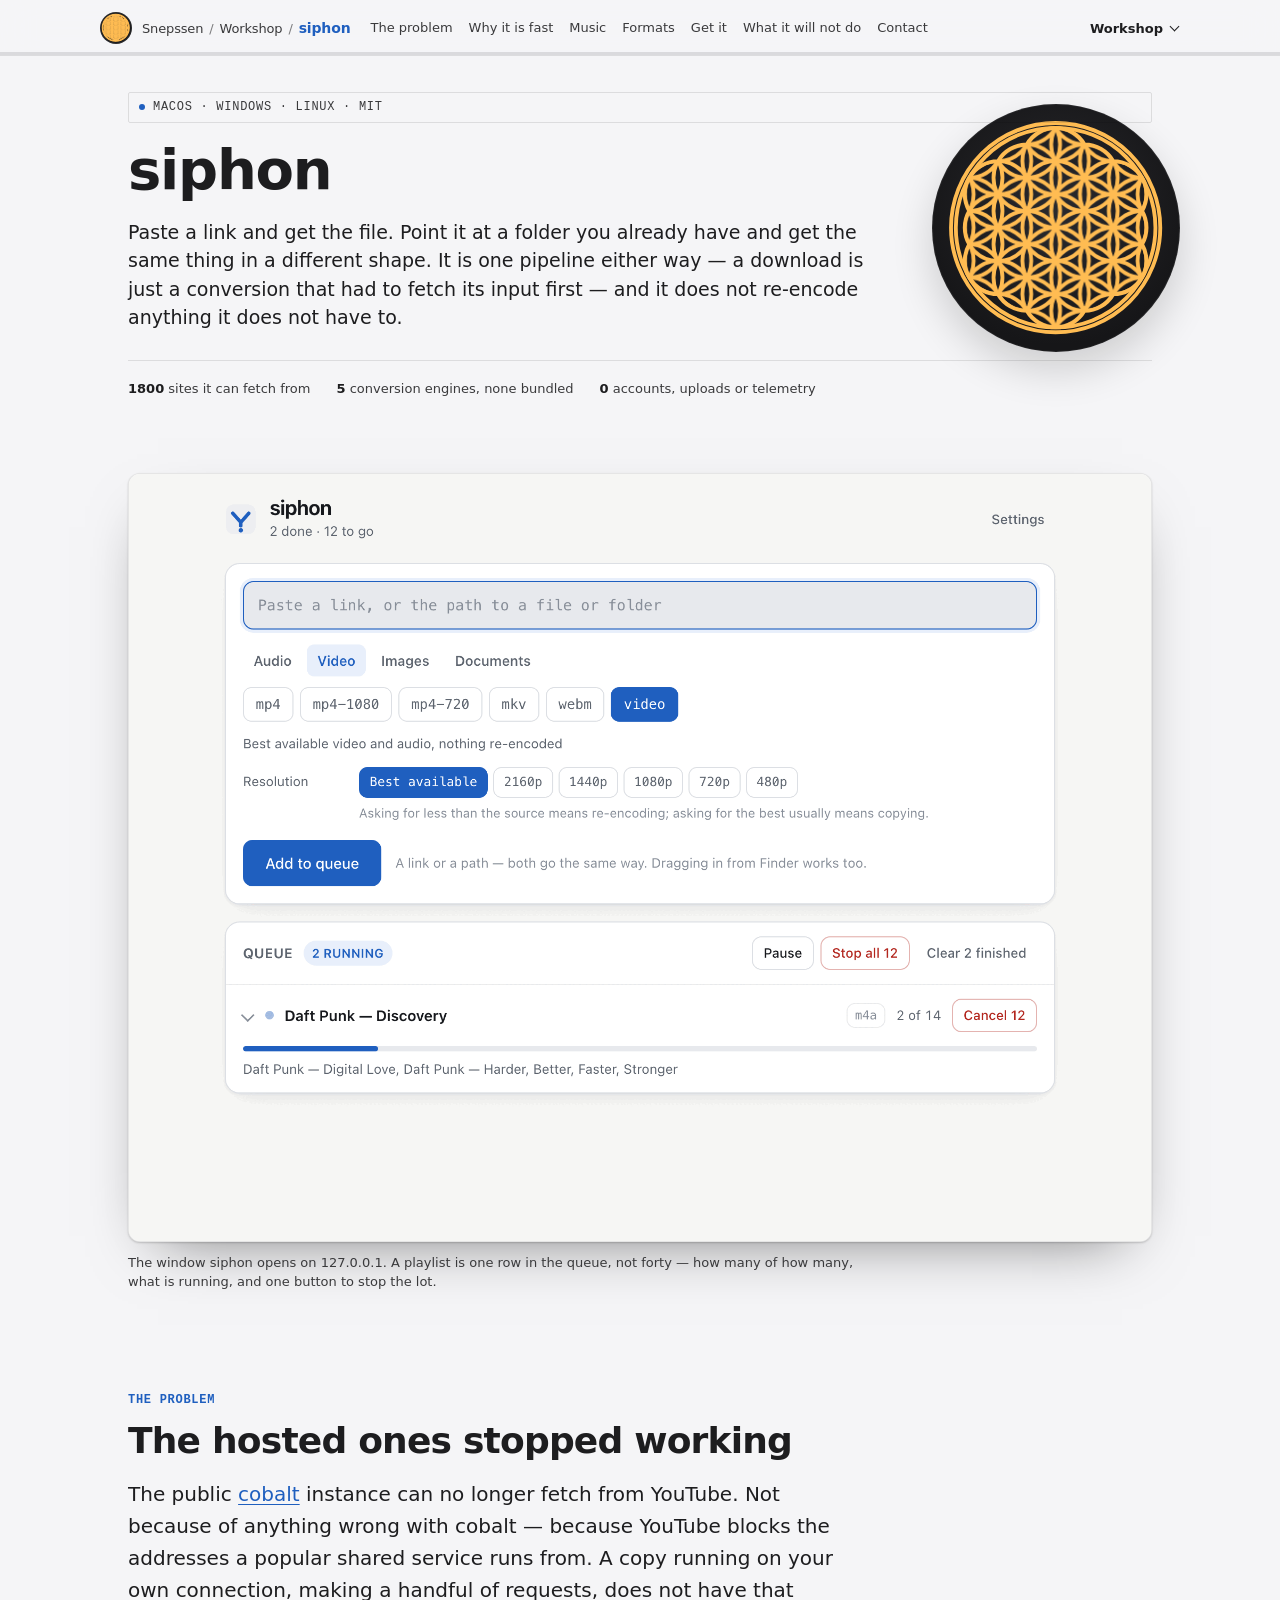
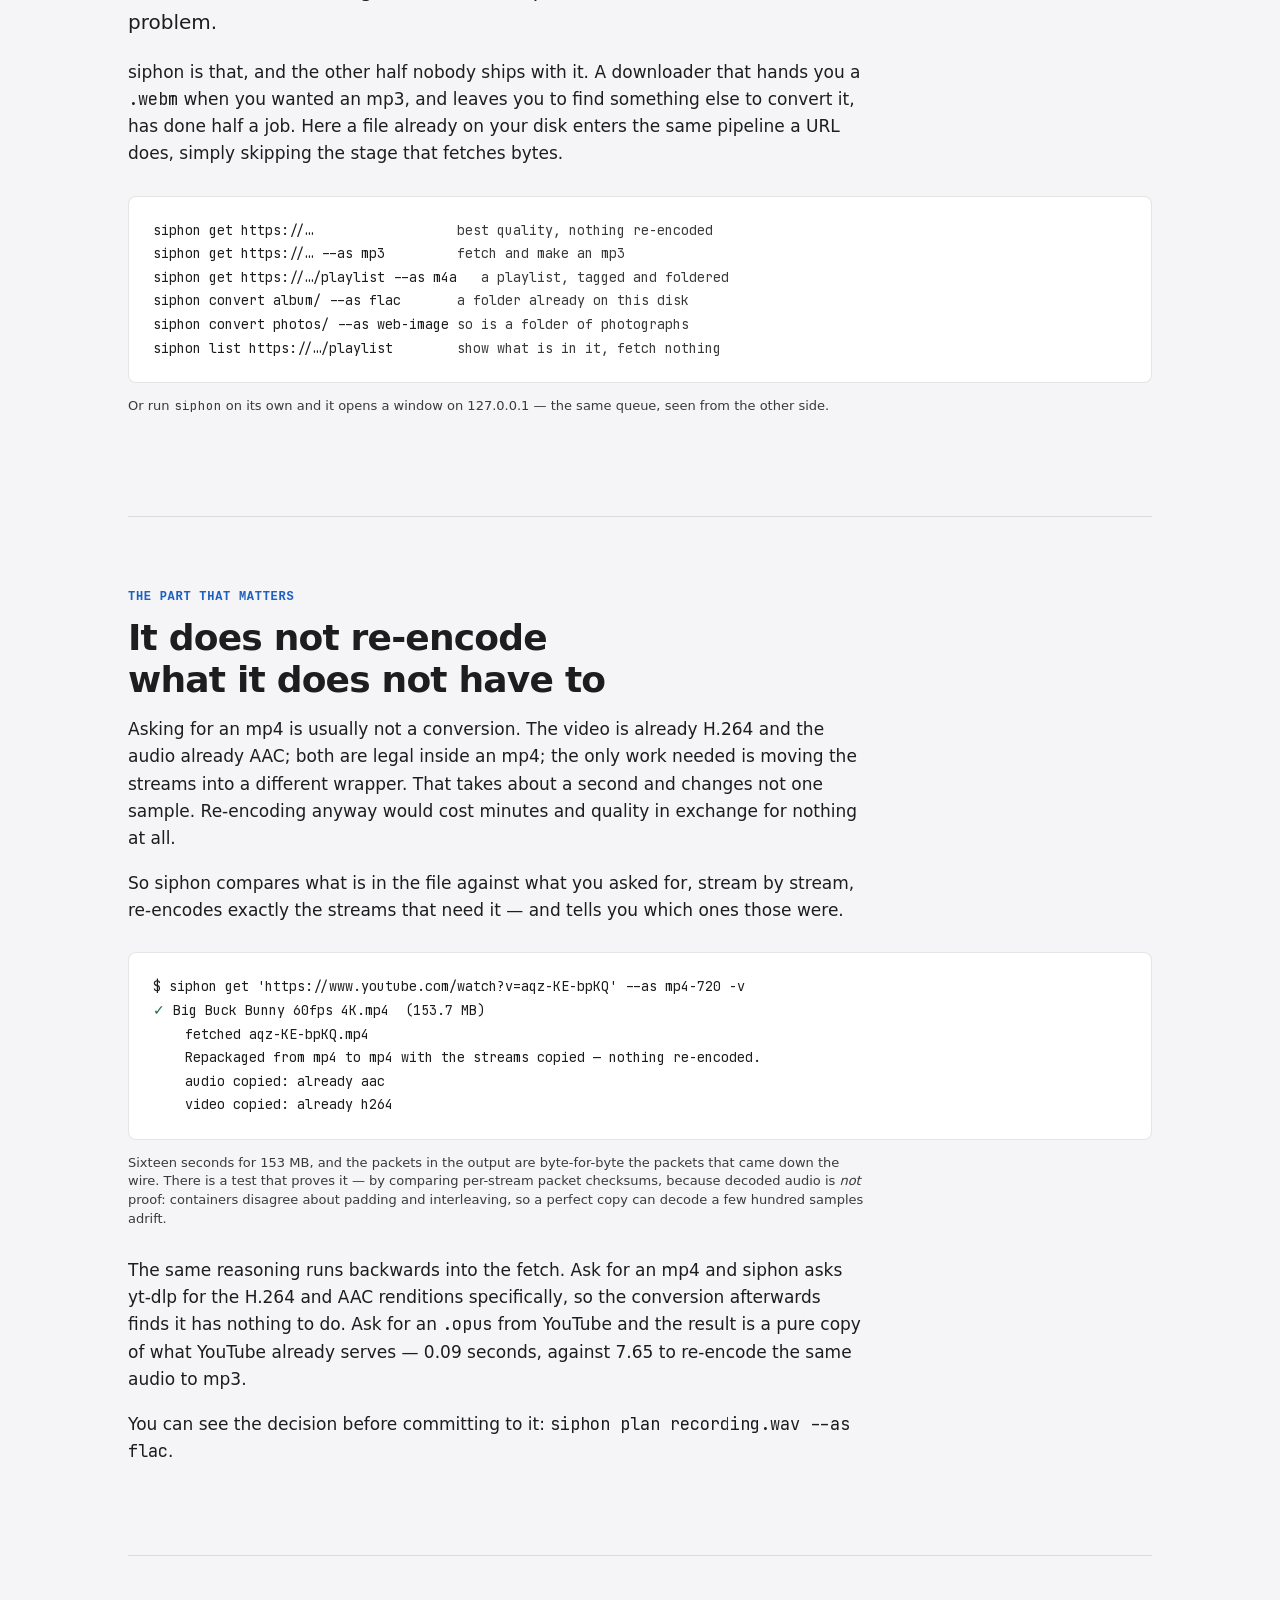
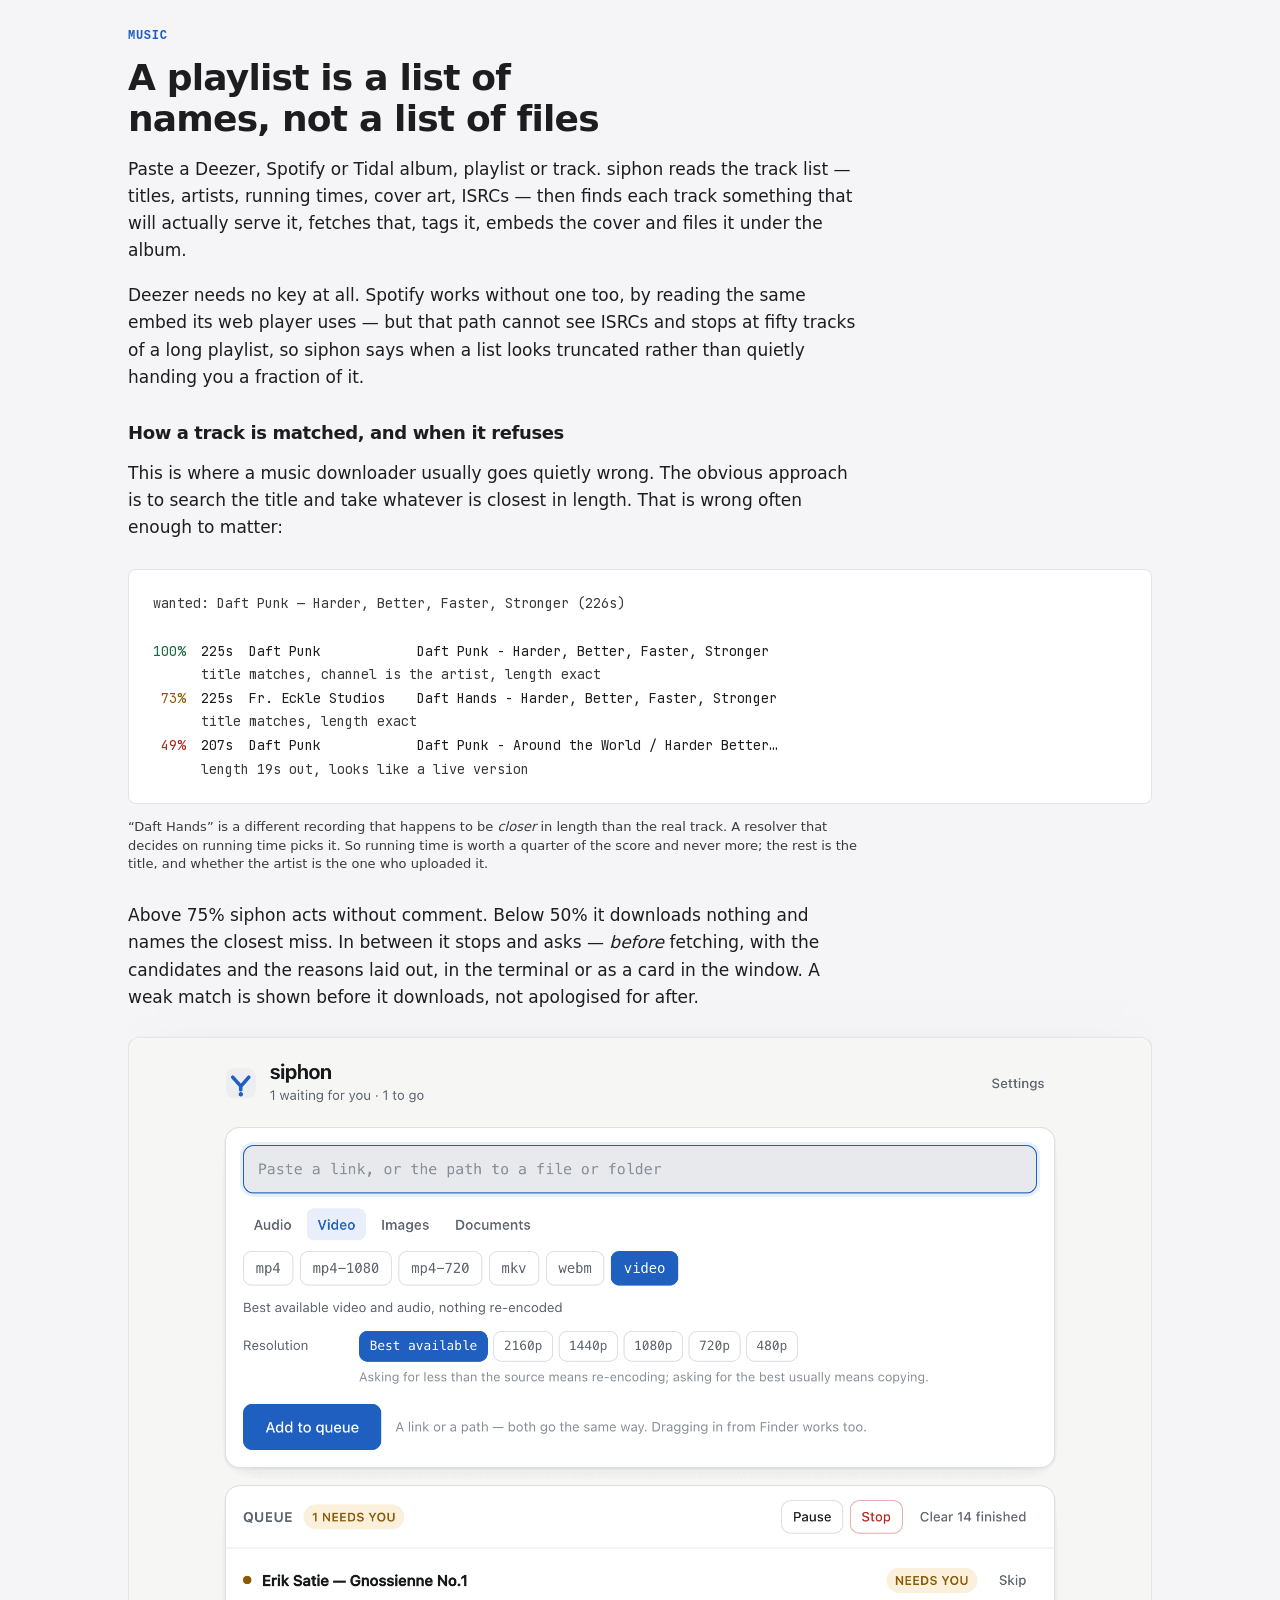
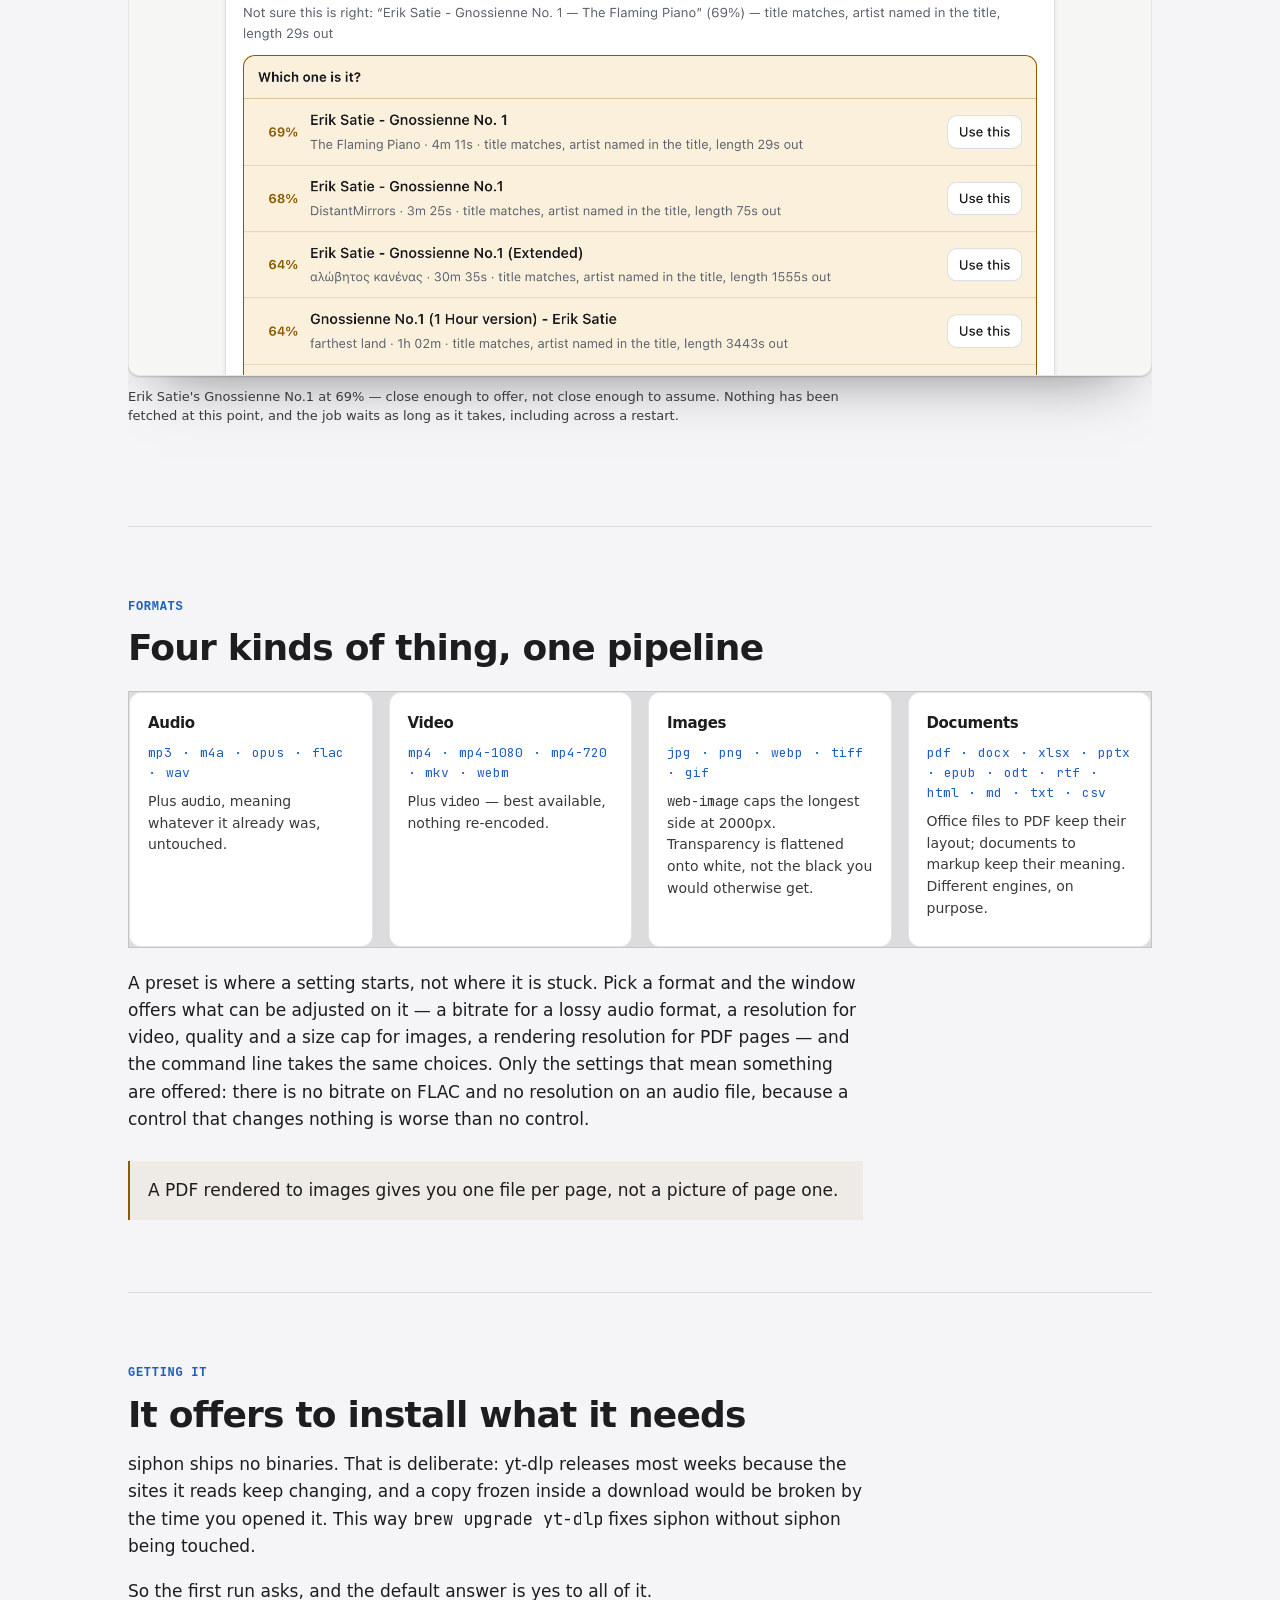
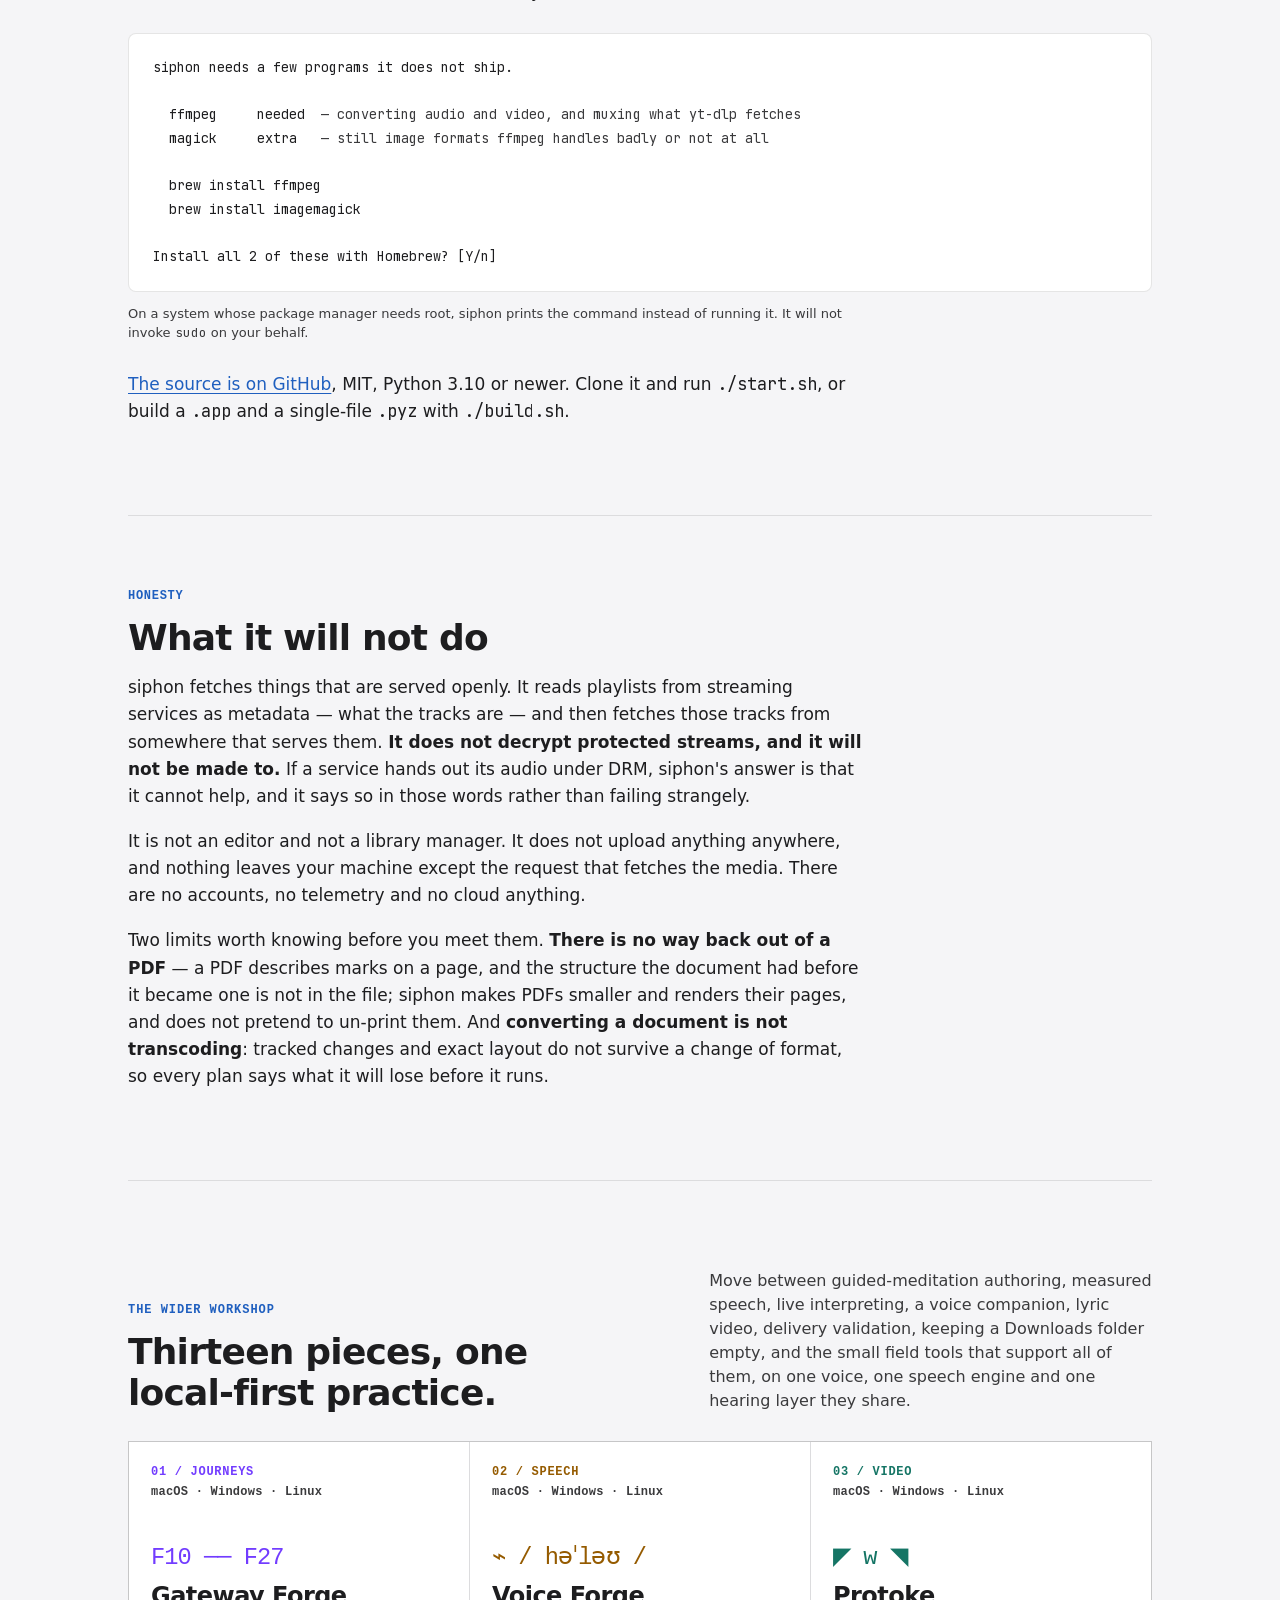
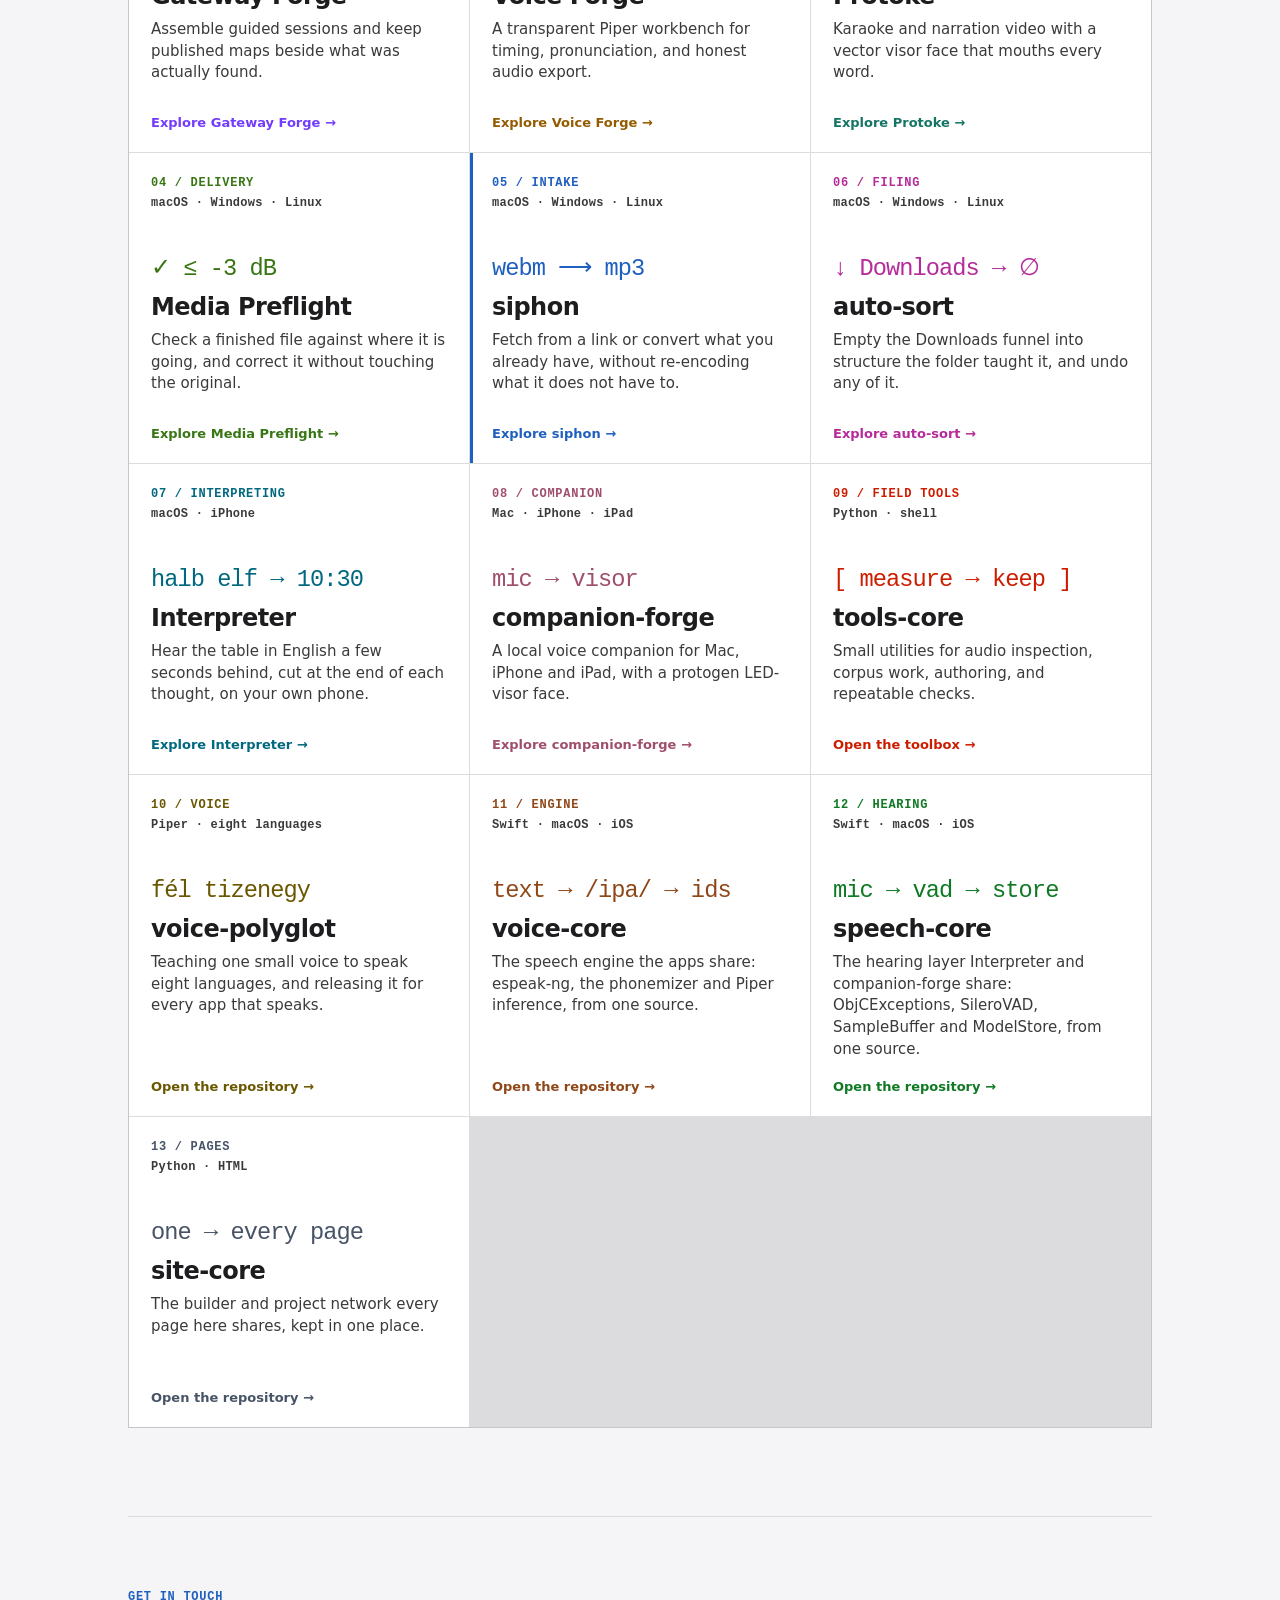
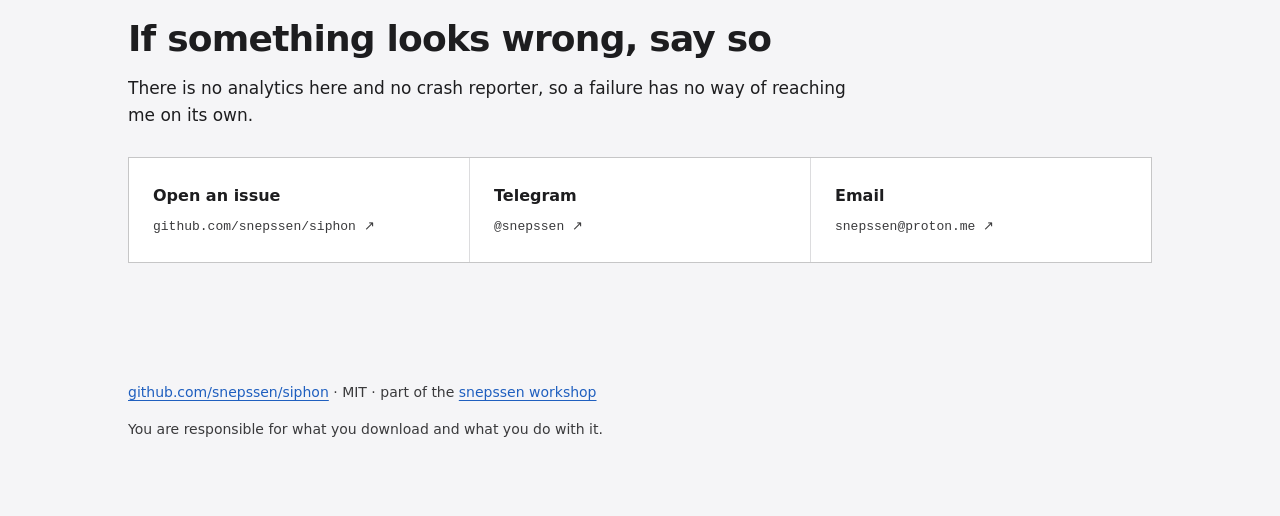
==== commit a700629f: "Workshop pages: synced from site-core" ====
--- a/docs/index.html
+++ b/docs/index.html
@@ -23,17 +23,12 @@
 <body data-project="siphon">
 
 <span class="ecosystem-page-top" id="page-top" aria-hidden="true"></span>
-<div class="ecosystem-progress" aria-hidden="true"><span></span></div>
-<nav class="ecosystem-rail" aria-label="Snepssen project network">
-  <div class="ecosystem-rail__inner">
-    <button class="ecosystem-rail__brand" type="button" aria-expanded="false"
-            aria-controls="ecosystem-projects" aria-label="Open workshop projects">
-      <span class="ecosystem-mark" aria-hidden="true">
+<span class="ecosystem-mark ecosystem-mark--piece" aria-hidden="true">
         <!-- Flower of Life geometry adapted from Pd4u's CC0 Wikimedia SVG:
              https://commons.wikimedia.org/wiki/File:Flower_of_Life_SVG.svg -->
         <svg class="ecosystem-mark__wire" viewBox="-250 -250 500 500" focusable="false">
           <defs>
-            <pattern id="ecosystem-flower-pattern" width="135.1" height="78" patternUnits="userSpaceOnUse">
+            <pattern id="piece-flower-pattern" width="135.1" height="78" patternUnits="userSpaceOnUse">
               <g class="ecosystem-mark__pattern-lines">
                 <circle r="78" />
                 <circle r="78" cx="135.1" />
@@ -42,7 +37,7 @@
                 <path d="m0,0a78,78,0,0,1,0,78 78,78,0,0,1,135.1,0 78,78,0,0,1,0-78 78,78,0,0,1-135.1,0" />
               </g>
             </pattern>
-            <pattern id="ecosystem-flower-mask-pattern" width="135.1" height="78" patternUnits="userSpaceOnUse">
+            <pattern id="piece-flower-mask-pattern" width="135.1" height="78" patternUnits="userSpaceOnUse">
               <g fill="none" stroke="#fff" stroke-width="8">
                 <circle r="78" />
                 <circle r="78" cx="135.1" />
@@ -51,55 +46,144 @@
                 <path d="m0,0a78,78,0,0,1,0,78 78,78,0,0,1,135.1,0 78,78,0,0,1,0-78 78,78,0,0,1-135.1,0" />
               </g>
             </pattern>
-            <mask id="ecosystem-flower-mask" x="-250" y="-250" width="500" height="500" maskUnits="userSpaceOnUse">
+            <mask id="piece-flower-mask" x="-250" y="-250" width="500" height="500" maskUnits="userSpaceOnUse">
               <circle r="245.3" fill="none" stroke="#fff" stroke-width="8" />
               <circle r="234" fill="none" stroke="#fff" stroke-width="8" />
-              <path fill="url(#ecosystem-flower-mask-pattern)" d="m0-234a78,78,0,0,1,67.55,39 78,78,0,0,1,67.55,39 78,78,0,0,1,67.55,117 78,78,0,0,1,0,78 78,78,0,0,1,-67.55,117 78,78,0,0,1,-67.55,39 78,78,0,0,1,-135.1,0 78,78,0,0,1,-67.55-39 78,78,0,0,1,-67.55-117 78,78,0,0,1,0-78 78,78,0,0,1,67.55-117 78,78,0,0,1,67.55-39 78,78,0,0,1,67.55-39z" />
+              <path fill="url(#piece-flower-mask-pattern)" d="m0-234a78,78,0,0,1,67.55,39 78,78,0,0,1,67.55,39 78,78,0,0,1,67.55,117 78,78,0,0,1,0,78 78,78,0,0,1,-67.55,117 78,78,0,0,1,-67.55,39 78,78,0,0,1,-135.1,0 78,78,0,0,1,-67.55-39 78,78,0,0,1,-67.55-117 78,78,0,0,1,0-78 78,78,0,0,1,67.55-117 78,78,0,0,1,67.55-39 78,78,0,0,1,67.55-39z" />
             </mask>
-            <clipPath id="ecosystem-flower-clip"><circle r="245.3" /></clipPath>
-            <radialGradient id="ecosystem-light-1">
-              <stop offset="0" stop-color="var(--eco-mark-c1)" />
-              <stop offset=".52" stop-color="var(--eco-mark-c1)" stop-opacity=".72" />
-              <stop offset="1" stop-color="var(--eco-mark-c1)" stop-opacity="0" />
-            </radialGradient>
-            <radialGradient id="ecosystem-light-2">
-              <stop offset="0" stop-color="var(--eco-mark-c2)" />
-              <stop offset=".46" stop-color="var(--eco-mark-c2)" stop-opacity=".66" />
-              <stop offset="1" stop-color="var(--eco-mark-c2)" stop-opacity="0" />
-            </radialGradient>
-            <radialGradient id="ecosystem-light-3">
-              <stop offset="0" stop-color="var(--eco-mark-c3)" />
-              <stop offset=".42" stop-color="var(--eco-mark-c3)" stop-opacity=".58" />
-              <stop offset="1" stop-color="var(--eco-mark-c3)" stop-opacity="0" />
-            </radialGradient>
-            <radialGradient id="ecosystem-light-4">
-              <stop offset="0" stop-color="var(--eco-mark-c4)" stop-opacity=".96" />
-              <stop offset=".34" stop-color="var(--eco-mark-c4)" stop-opacity=".42" />
-              <stop offset="1" stop-color="var(--eco-mark-c4)" stop-opacity="0" />
+            <clipPath id="piece-flower-clip"><circle r="245.3" /></clipPath>
+            <radialGradient id="piece-light-1">
+              <stop offset="0" stop-color="var(--eco-flower)" />
+              <stop offset=".52" stop-color="var(--eco-flower)" stop-opacity=".72" />
+              <stop offset="1" stop-color="var(--eco-flower)" stop-opacity="0" />
+            </radialGradient>
+            <radialGradient id="piece-light-2">
+              <stop offset="0" stop-color="var(--eco-flower)" />
+              <stop offset=".46" stop-color="var(--eco-flower)" stop-opacity=".66" />
+              <stop offset="1" stop-color="var(--eco-flower)" stop-opacity="0" />
+            </radialGradient>
+            <radialGradient id="piece-light-3">
+              <stop offset="0" stop-color="var(--eco-flower)" />
+              <stop offset=".42" stop-color="var(--eco-flower)" stop-opacity=".58" />
+              <stop offset="1" stop-color="var(--eco-flower)" stop-opacity="0" />
+            </radialGradient>
+            <radialGradient id="piece-light-4">
+              <stop offset="0" stop-color="var(--eco-flower)" stop-opacity=".96" />
+              <stop offset=".34" stop-color="var(--eco-flower)" stop-opacity=".42" />
+              <stop offset="1" stop-color="var(--eco-flower)" stop-opacity="0" />
             </radialGradient>
           </defs>
           <g class="ecosystem-mark__base">
             <circle r="245.3" />
             <circle r="234" />
-            <path class="ecosystem-mark__field" fill="url(#ecosystem-flower-pattern)" d="m0-234a78,78,0,0,1,67.55,39 78,78,0,0,1,67.55,39 78,78,0,0,1,67.55,117 78,78,0,0,1,0,78 78,78,0,0,1,-67.55,117 78,78,0,0,1,-67.55,39 78,78,0,0,1,-135.1,0 78,78,0,0,1,-67.55-39 78,78,0,0,1,-67.55-117 78,78,0,0,1,0-78 78,78,0,0,1,67.55-117 78,78,0,0,1,67.55-39 78,78,0,0,1,67.55-39z" />
+            <path class="ecosystem-mark__field" fill="url(#piece-flower-pattern)" d="m0-234a78,78,0,0,1,67.55,39 78,78,0,0,1,67.55,39 78,78,0,0,1,67.55,117 78,78,0,0,1,0,78 78,78,0,0,1,-67.55,117 78,78,0,0,1,-67.55,39 78,78,0,0,1,-135.1,0 78,78,0,0,1,-67.55-39 78,78,0,0,1,-67.55-117 78,78,0,0,1,0-78 78,78,0,0,1,67.55-117 78,78,0,0,1,67.55-39 78,78,0,0,1,67.55-39z" />
           </g>
-          <g class="ecosystem-mark__colour" mask="url(#ecosystem-flower-mask)" clip-path="url(#ecosystem-flower-clip)">
+          <g class="ecosystem-mark__colour" mask="url(#piece-flower-mask)" clip-path="url(#piece-flower-clip)">
             <g class="ecosystem-mark__light-field">
-              <circle r="260" fill="var(--eco-mark-c0)" />
-              <ellipse cx="-112" cy="-92" rx="238" ry="182" fill="url(#ecosystem-light-1)" transform="rotate(-18 -112 -92)" />
-              <ellipse cx="118" cy="-42" rx="198" ry="144" fill="url(#ecosystem-light-2)" transform="rotate(31 118 -42)" />
-              <ellipse cx="-38" cy="132" rx="218" ry="158" fill="url(#ecosystem-light-3)" transform="rotate(47 -38 132)" />
-              <ellipse cx="58" cy="38" rx="116" ry="88" fill="url(#ecosystem-light-4)" transform="rotate(-36 58 38)" />
+              <circle r="260" fill="var(--eco-flower)" />
+              <ellipse cx="-112" cy="-92" rx="238" ry="182" fill="url(#piece-light-1)" transform="rotate(-18 -112 -92)" />
+              <ellipse cx="118" cy="-42" rx="198" ry="144" fill="url(#piece-light-2)" transform="rotate(31 118 -42)" />
+              <ellipse cx="-38" cy="132" rx="218" ry="158" fill="url(#piece-light-3)" transform="rotate(47 -38 132)" />
+              <ellipse cx="58" cy="38" rx="116" ry="88" fill="url(#piece-light-4)" transform="rotate(-36 58 38)" />
             </g>
           </g>
         </svg>
       </span>
-      <span class="ecosystem-rail__identity" aria-hidden="true">
+<nav class="ecosystem-rail" aria-label="Snepssen project network">
+  <div class="ecosystem-progress" aria-hidden="true"><span></span></div>
+  <div class="ecosystem-rail__inner">
+    <a class="ecosystem-rail__home" href="#page-top">
+      <span class="ecosystem-mark" aria-hidden="true">
+        <!-- Flower of Life geometry adapted from Pd4u's CC0 Wikimedia SVG:
+             https://commons.wikimedia.org/wiki/File:Flower_of_Life_SVG.svg -->
+        <svg class="ecosystem-mark__wire" viewBox="-250 -250 500 500" focusable="false">
+          <defs>
+            <pattern id="rail-flower-pattern" width="135.1" height="78" patternUnits="userSpaceOnUse">
+              <g class="ecosystem-mark__pattern-lines">
+                <circle r="78" />
+                <circle r="78" cx="135.1" />
+                <circle r="78" cy="78" />
+                <circle r="78" cx="135.1" cy="78" />
+                <path d="m0,0a78,78,0,0,1,0,78 78,78,0,0,1,135.1,0 78,78,0,0,1,0-78 78,78,0,0,1-135.1,0" />
+              </g>
+            </pattern>
+            <pattern id="rail-flower-mask-pattern" width="135.1" height="78" patternUnits="userSpaceOnUse">
+              <g fill="none" stroke="#fff" stroke-width="8">
+                <circle r="78" />
+                <circle r="78" cx="135.1" />
+                <circle r="78" cy="78" />
+                <circle r="78" cx="135.1" cy="78" />
+                <path d="m0,0a78,78,0,0,1,0,78 78,78,0,0,1,135.1,0 78,78,0,0,1,0-78 78,78,0,0,1-135.1,0" />
+              </g>
+            </pattern>
+            <mask id="rail-flower-mask" x="-250" y="-250" width="500" height="500" maskUnits="userSpaceOnUse">
+              <circle r="245.3" fill="none" stroke="#fff" stroke-width="8" />
+              <circle r="234" fill="none" stroke="#fff" stroke-width="8" />
+              <path fill="url(#rail-flower-mask-pattern)" d="m0-234a78,78,0,0,1,67.55,39 78,78,0,0,1,67.55,39 78,78,0,0,1,67.55,117 78,78,0,0,1,0,78 78,78,0,0,1,-67.55,117 78,78,0,0,1,-67.55,39 78,78,0,0,1,-135.1,0 78,78,0,0,1,-67.55-39 78,78,0,0,1,-67.55-117 78,78,0,0,1,0-78 78,78,0,0,1,67.55-117 78,78,0,0,1,67.55-39 78,78,0,0,1,67.55-39z" />
+            </mask>
+            <clipPath id="rail-flower-clip"><circle r="245.3" /></clipPath>
+            <radialGradient id="rail-light-1">
+              <stop offset="0" stop-color="var(--eco-flower)" />
+              <stop offset=".52" stop-color="var(--eco-flower)" stop-opacity=".72" />
+              <stop offset="1" stop-color="var(--eco-flower)" stop-opacity="0" />
+            </radialGradient>
+            <radialGradient id="rail-light-2">
+              <stop offset="0" stop-color="var(--eco-flower)" />
+              <stop offset=".46" stop-color="var(--eco-flower)" stop-opacity=".66" />
+              <stop offset="1" stop-color="var(--eco-flower)" stop-opacity="0" />
+            </radialGradient>
+            <radialGradient id="rail-light-3">
+              <stop offset="0" stop-color="var(--eco-flower)" />
+              <stop offset=".42" stop-color="var(--eco-flower)" stop-opacity=".58" />
+              <stop offset="1" stop-color="var(--eco-flower)" stop-opacity="0" />
+            </radialGradient>
+            <radialGradient id="rail-light-4">
+              <stop offset="0" stop-color="var(--eco-flower)" stop-opacity=".96" />
+              <stop offset=".34" stop-color="var(--eco-flower)" stop-opacity=".42" />
+              <stop offset="1" stop-color="var(--eco-flower)" stop-opacity="0" />
+            </radialGradient>
+          </defs>
+          <g class="ecosystem-mark__base">
+            <circle r="245.3" />
+            <circle r="234" />
+            <path class="ecosystem-mark__field" fill="url(#rail-flower-pattern)" d="m0-234a78,78,0,0,1,67.55,39 78,78,0,0,1,67.55,39 78,78,0,0,1,67.55,117 78,78,0,0,1,0,78 78,78,0,0,1,-67.55,117 78,78,0,0,1,-67.55,39 78,78,0,0,1,-135.1,0 78,78,0,0,1,-67.55-39 78,78,0,0,1,-67.55-117 78,78,0,0,1,0-78 78,78,0,0,1,67.55-117 78,78,0,0,1,67.55-39 78,78,0,0,1,67.55-39z" />
+          </g>
+          <g class="ecosystem-mark__colour" mask="url(#rail-flower-mask)" clip-path="url(#rail-flower-clip)">
+            <g class="ecosystem-mark__light-field">
+              <circle r="260" fill="var(--eco-flower)" />
+              <ellipse cx="-112" cy="-92" rx="238" ry="182" fill="url(#rail-light-1)" transform="rotate(-18 -112 -92)" />
+              <ellipse cx="118" cy="-42" rx="198" ry="144" fill="url(#rail-light-2)" transform="rotate(31 118 -42)" />
+              <ellipse cx="-38" cy="132" rx="218" ry="158" fill="url(#rail-light-3)" transform="rotate(47 -38 132)" />
+              <ellipse cx="58" cy="38" rx="116" ry="88" fill="url(#rail-light-4)" transform="rotate(-36 58 38)" />
+            </g>
+          </g>
+        </svg>
+      </span>
+      <span class="ecosystem-rail__identity">
         <span class="ecosystem-rail__identity-path">
           <span>Snepssen</span><i>/</i><span>Workshop</span><i>/</i>
         </span>
         <strong>siphon</strong>
       </span>
+    </a>
+    <div class="ecosystem-rail__jumps" role="navigation" aria-label="On this page">
+      <a href="#problem">The problem</a>
+      <a href="#remux">Why it is fast</a>
+      <a href="#music">Music</a>
+      <a href="#formats">Formats</a>
+      <a href="#get">Get it</a>
+      <a href="#limits">What it will not do</a>
+      <a href="#contact">Contact</a>
+    </div>
+    <div class="ecosystem-rail__more" hidden>
+      <button class="ecosystem-rail__more-btn" type="button" aria-expanded="false"
+              aria-controls="ecosystem-page-sections">More</button>
+      <div class="ecosystem-rail__more-panel" id="ecosystem-page-sections" role="navigation"
+           aria-label="On this page" hidden></div>
+    </div>
+    <button class="ecosystem-rail__brand" type="button" aria-expanded="false"
+            aria-controls="ecosystem-projects" aria-label="Open workshop projects">
+      <span class="ecosystem-rail__brand-label">Workshop</span>
       <span class="ecosystem-rail__chevron" aria-hidden="true"></span>
     </button>
     <div class="ecosystem-rail__links" id="ecosystem-projects" aria-hidden="true" inert>
@@ -114,13 +198,14 @@
       <a data-project="tools-core" style="--project-accent: var(--eco-tools)" href="https://snepssen.github.io/tools-core/">tools-core</a>
       <a data-project="voice-polyglot" style="--project-accent: var(--eco-polyglot)" href="https://github.com/snepssen/voice-polyglot">voice-polyglot</a>
       <a data-project="voice-core" style="--project-accent: var(--eco-voicecore)" href="https://github.com/snepssen/voice-core">voice-core</a>
+      <a data-project="speech-core" style="--project-accent: var(--eco-speechcore)" href="https://github.com/snepssen/speech-core">speech-core</a>
       <a data-project="site-core" style="--project-accent: var(--eco-sitecore)" href="https://github.com/snepssen/site-core">site-core</a>
     </div>
   </div>
 </nav>
 
 <div class="wrap">
-<header id="top">
+<header id="top" class="mast">
   <span class="badge"><span class="dot"></span>macOS · Windows · Linux · MIT</span>
   <h1>siphon</h1>
   <p class="subhead">Paste a link and get the file. Point it at a folder you already have and get the same thing in a different shape. It is one pipeline either way — a download is just a conversion that had to fetch its input first — and it does not re-encode anything it does not have to.</p>
@@ -131,22 +216,6 @@
   </div>
 </header>
 </div>
-
-<nav class="jump" aria-label="Jump to a section">
-  <div class="wrap">
-    <a class="mark" href="#page-top">~/snepssen</a>
-    <ul>
-      <li><a href="#problem">The problem</a></li>
-      <li><a href="#remux">Why it is fast</a></li>
-      <li><a href="#music">Music</a></li>
-      <li><a href="#formats">Formats</a></li>
-      <li><a href="#get">Get it</a></li>
-      <li><a href="#limits">What it will not do</a></li>
-      <li><a href="#contact">Contact</a></li>
-    </ul>
-  </div>
-</nav>
-
 <div class="wrap">
   <figure class="shot">
     <picture>
@@ -263,13 +332,13 @@
   <p>Two limits worth knowing before you meet them. <b>There is no way back out of a PDF</b> — a PDF describes marks on a page, and the structure the document had before it became one is not in the file; siphon makes PDFs smaller and renders their pages, and does not pretend to un-print them. And <b>converting a document is not transcoding</b>: tracked changes and exact layout do not survive a change of format, so every plan says what it will lose before it runs.</p>
 </section>
 
-<section class="ecosystem-more" aria-labelledby="ecosystem-heading" data-eco-reveal>
+<section class="ecosystem-more" aria-labelledby="ecosystem-heading">
   <div class="ecosystem-more__head">
     <div>
       <p class="ecosystem-kicker">The wider workshop</p>
-      <h2 id="ecosystem-heading">Twelve pieces, one local-first practice.</h2>
+      <h2 id="ecosystem-heading">Thirteen pieces, one local-first practice.</h2>
     </div>
-    <p class="ecosystem-more__intro">Move between guided-meditation authoring, measured speech, live interpreting, a voice companion, lyric video, delivery validation, keeping a Downloads folder empty, and the small field tools that support all of them, on one voice and one speech engine they share.</p>
+    <p class="ecosystem-more__intro">Move between guided-meditation authoring, measured speech, live interpreting, a voice companion, lyric video, delivery validation, keeping a Downloads folder empty, and the small field tools that support all of them, on one voice, one speech engine and one hearing layer they share.</p>
   </div>
   <div class="ecosystem-grid">
     <a class="ecosystem-card" data-project="gateway-forge" style="--card-accent: var(--eco-gateway)" href="https://snepssen.github.io/gateway-forge/">
@@ -349,8 +418,15 @@
       <p>The speech engine the apps share: espeak-ng, the phonemizer and Piper inference, from one source.</p>
       <span class="ecosystem-card__go">Open the repository →</span>
     </a>
+    <a class="ecosystem-card" data-project="speech-core" style="--card-accent: var(--eco-speechcore)" href="https://github.com/snepssen/speech-core">
+      <div class="ecosystem-card__index"><span>12 / HEARING</span><span>Swift · macOS · iOS</span></div>
+      <div class="ecosystem-card__glyph" aria-hidden="true">mic → vad → store</div>
+      <h3>speech-core</h3>
+      <p>The hearing layer Interpreter and companion-forge share: ObjCExceptions, SileroVAD, SampleBuffer and ModelStore, from one source.</p>
+      <span class="ecosystem-card__go">Open the repository →</span>
+    </a>
     <a class="ecosystem-card" data-project="site-core" style="--card-accent: var(--eco-sitecore)" href="https://github.com/snepssen/site-core">
-      <div class="ecosystem-card__index"><span>12 / PAGES</span><span>Python · HTML</span></div>
+      <div class="ecosystem-card__index"><span>13 / PAGES</span><span>Python · HTML</span></div>
       <div class="ecosystem-card__glyph" aria-hidden="true">one → every page</div>
       <h3>site-core</h3>
       <p>The builder and project network every page here shares, kept in one place.</p>
--- a/docs/ecosystem.css
+++ b/docs/ecosystem.css
@@ -1,6 +1,20 @@
-/* Shared across the snepssen project pages. Each site keeps its own type and
-   palette; this is the common navigation and discovery layer between them. */
+/* The workshop look. Every project page loads this after its own style.css,
+   so the shared palette, the one sticky bar, the measure and the cards win
+   when they disagree. Accents stay per project. Type is the system face:
+   nothing here asks a font CDN for the visit. */
+
+/* A length, not a ch, so it is resolved once against the body face and
+   inherited as pixels. Otherwise a heading's own 68ch is wider than the
+   frame, the paragraph's is not, and margin:auto centres them on
+   different left edges. */
+@property --prose {
+  syntax: "<length>";
+  inherits: true;
+  initial-value: 0px;
+}
+
 :root {
+  color-scheme: dark;
   --eco-gateway: #b69aff;
   --eco-voice: #ffbc52;
   --eco-protoke: #71e5d2;
@@ -13,44 +27,45 @@
   --eco-voicecore: #e8a878;
   --eco-sitecore: #b9c3d0;
   --eco-companion: #ff8ab8;
+  --eco-speechcore: #6ed9a0;
   --eco-current: var(--eco-protoke);
-  --eco-copy: var(--ink, #f3f0e3);
-  --eco-rail-h: 124px;
-  --eco-mark-size: 104px;
-  --eco-drawer-motion: 220ms;
-}
-:root.ecosystem-compact {
-  --eco-rail-h: 52px;
-  --eco-mark-size: 36px;
-}
-
-body[data-project="gateway-forge"] { --eco-current: var(--eco-gateway); }
-body[data-project="voice-forge"] { --eco-current: var(--eco-voice); }
-body[data-project="protoke"] { --eco-current: var(--eco-protoke); }
-body[data-project="tools-core"] {
-  --eco-current: var(--eco-tools);
-  --eco-copy: var(--chalk, #f3f0e3);
-}
-body[data-project="media-preflight"] { --eco-current: var(--eco-preflight); }
-body[data-project="siphon"] { --eco-current: var(--eco-siphon); }
-body[data-project="auto-sort"]{
-  --eco-current: var(--eco-autosort);
-}
-body[data-project="interpreter-forge"] { --eco-current: var(--eco-interpreter); }
-body[data-project="companion-forge"] { --eco-current: var(--eco-companion); }
-
-/* The five accents above are built for a dark ground and fail badly on a
-   light one — measured against the lightest surface these pages use, the
-   green came to 1.26:1 and the teal to 1.27:1 where body text needs 4.5:1.
-   They were not dim, they were close to invisible.
-   
-   These are the same hues taken down until each clears 4.5:1 on every light
-   surface in the workshop (#EDEBDC, #EFEDE1, #EAEEE7), which is what the
-   individual sites already do for their own palettes — protoke turns its
-   #FFD400 signal into #7A5C00 the same way. Dark mode is untouched: there the
-   originals run from 6.5:1 to 11.4:1 and are exactly right. */
+  --ground: #121212;
+  --surface: #1c1c1e;
+  --raise: #2c2c2e;
+  --ink: #f5f5f7;
+  --chalk: #f5f5f7;
+  --muted: #c7c7cc;
+  --line: rgba(255, 255, 255, 0.12);
+  --body: #d2d2d6;
+  --body-2: #d2d2d6;
+  --faint: #c7c7cc;
+  --whisper: #c7c7cc;
+  --code: #f5f5f7;
+  --paper: #1c1c1e;
+  --paper-2: #2c2c2e;
+  --plate: #1c1c1e;
+  --well: #161616;
+  --sunken: #161616;
+  --nav-bg: rgba(18, 18, 18, 0.88);
+  --on-accent: #121212;
+  --grid-line: transparent;
+  --eco-copy: var(--ink);
+  --measure: 68ch;
+  --eco-bar: 56px;
+  --eco-frame: 1080px;
+  --eco-sans: -apple-system, BlinkMacSystemFont, "Segoe UI", system-ui, sans-serif;
+  --eco-mono: ui-monospace, SFMono-Regular, Menlo, Consolas, monospace;
+  --eco-flower: #f5f5f7;
+  --serif: var(--eco-sans);
+  --sans: var(--eco-sans);
+}
+
+/* Same hues as the dark accents, taken down until each clears 4.5:1 on the
+   light ground. Decorative flower colours stay the vivid set; these are for
+   text, eyebrows and card glyphs. */
 @media (prefers-color-scheme: light) {
   :root:not([data-theme="dark"]) {
+    color-scheme: light;
     --eco-gateway: #723cff;
     --eco-voice: #955b00;
     --eco-protoke: #157565;
@@ -63,9 +78,31 @@
     --eco-voicecore: #8f4718;
     --eco-sitecore: #475366;
     --eco-companion: #a04e6e;
+    --eco-speechcore: #0f7923;
+    --ground: #f5f5f7;
+    --surface: #ffffff;
+    --raise: #e8e8ed;
+    --ink: #1d1d1f;
+    --chalk: #1d1d1f;
+    --muted: #3a3a3c;
+    --line: rgba(0, 0, 0, 0.1);
+    --body: #3a3a3c;
+    --body-2: #3a3a3c;
+    --faint: #3a3a3c;
+    --whisper: #3a3a3c;
+    --code: #1d1d1f;
+    --paper: #ffffff;
+    --paper-2: #e8e8ed;
+    --plate: #f5f5f7;
+    --well: #f0f0f2;
+    --sunken: #e8e8ed;
+    --nav-bg: rgba(245, 245, 247, 0.9);
+    --on-accent: #f5f5f7;
+    --grid-line: transparent;
   }
 }
 :root[data-theme="light"] {
+  color-scheme: light;
   --eco-gateway: #723cff;
   --eco-voice: #955b00;
   --eco-protoke: #157565;
@@ -78,223 +115,356 @@
   --eco-voicecore: #8f4718;
   --eco-sitecore: #475366;
   --eco-companion: #a04e6e;
-}
-
-/* Wide diagrams and code samples own their scrolling inside their existing
-   wrappers; never let one of them make the whole page wobble sideways. */
-body { overflow-x: clip; }
-
-.ecosystem-page-top {
+  --eco-speechcore: #0f7923;
+  --ground: #f5f5f7;
+  --surface: #ffffff;
+  --raise: #e8e8ed;
+  --ink: #1d1d1f;
+  --chalk: #1d1d1f;
+  --muted: #3a3a3c;
+  --line: rgba(0, 0, 0, 0.1);
+  --body: #3a3a3c;
+  --body-2: #3a3a3c;
+  --faint: #3a3a3c;
+  --whisper: #3a3a3c;
+  --code: #1d1d1f;
+  --paper: #ffffff;
+  --paper-2: #e8e8ed;
+  --plate: #f5f5f7;
+  --well: #f0f0f2;
+  --sunken: #e8e8ed;
+  --nav-bg: rgba(245, 245, 247, 0.9);
+  --on-accent: #f5f5f7;
+  --grid-line: transparent;
+}
+
+body[data-project="gateway-forge"] { --eco-current: var(--eco-gateway); }
+body[data-project="voice-forge"] { --eco-current: var(--eco-voice); }
+body[data-project="protoke"] { --eco-current: var(--eco-protoke); }
+body[data-project="tools-core"] { --eco-current: var(--eco-tools); }
+body[data-project="media-preflight"] { --eco-current: var(--eco-preflight); }
+body[data-project="siphon"] { --eco-current: var(--eco-siphon); }
+body[data-project="auto-sort"] { --eco-current: var(--eco-autosort); }
+body[data-project="interpreter-forge"] { --eco-current: var(--eco-interpreter); }
+body[data-project="companion-forge"] { --eco-current: var(--eco-companion); }
+body[data-project="voice-polyglot"] { --eco-current: var(--eco-polyglot); }
+body[data-project="voice-core"] { --eco-current: var(--eco-voicecore); }
+body[data-project="speech-core"] { --eco-current: var(--eco-speechcore); }
+body[data-project="site-core"] { --eco-current: var(--eco-sitecore); }
+
+body {
+  overflow-x: clip;
+  background: var(--ground);
+  color: var(--ink);
+  font-family: var(--eco-sans);
+  font-size: 17px;
+  --prose: 68ch;
+  line-height: 1.6;
+  -webkit-font-smoothing: antialiased;
+}
+h1, h2, h3 { font-family: var(--eco-sans); letter-spacing: -0.022em; }
+h1 { font-size: clamp(40px, 5vw, 56px); font-weight: 600; line-height: 1.05; margin: 18px 0 0; }
+h2 { font-size: clamp(28px, 3vw, 36px); font-weight: 600; line-height: 1.15; margin: 0 0 16px; }
+h3 { margin: 28px 0 12px; }
+.wrap {
+  width: min(var(--eco-frame), calc(100% - 48px));
+  max-width: var(--eco-frame);
+  margin-inline: auto;
+}
+/* One left edge for eyebrows, headings, prose and captions. The column is
+   the body's 68ch, so a 36px heading does not centre a different box.
+   Figures, tables and the card grid stay on the frame. */
+.wrap > section > :is(p, h2, h3, ul, ol),
+.wrap > section > .eyebrow {
+  max-width: var(--prose, 68ch);
+  margin-left: 0;
+  margin-right: 0;
+}
+.wrap > section > h2 { margin-bottom: 16px; }
+.wrap > section > h3 { margin-top: 28px; margin-bottom: 12px; }
+.subhead {
+  margin: 18px 0 0;
+  max-width: 62ch;
+  font-size: 19px;
+  line-height: 1.5;
+  color: var(--ink);
+}
+.headmeta { margin-top: 28px; }
+.headmeta span { font-size: 13px; color: var(--muted); }
+section { padding: 72px 0; }
+/* A wide table scrolls inside the section. It must not push the page sideways. */
+.wrap > section { overflow-x: auto; }
+section[id], header[id], h2[id], .ecosystem-more {
+  scroll-margin-top: calc(var(--eco-bar) + 18px);
+}
+
+/* Small labels were 7–11px and grey. 12px is the floor, and --muted clears
+   4.5:1 on both grounds. */
+.eyebrow, .badge, .card .num, th, .tag, .phone-line .lang,
+.ecosystem-kicker, .ecosystem-card__index {
+  font-size: 12px;
+  line-height: 1.4;
+  letter-spacing: 0.06em;
+}
+.eyebrow {
+  color: var(--eco-current);
+  font-family: var(--eco-mono);
+  font-weight: 600;
+  text-transform: uppercase;
+  margin: 0 0 12px;
+}
+.badge {
+  color: var(--muted);
+  font-family: var(--eco-mono);
+  font-size: 12px;
+  letter-spacing: 0.06em;
+  padding: 6px 10px;
+}
+.caption, .shot figcaption, .figure figcaption, .window figcaption, figcaption {
   display: block;
-  width: 0;
-  height: 0;
-}
-
+  margin: 12px 0 28px;
+  max-width: var(--prose, 68ch);
+  font-size: 13px;
+  line-height: 1.45;
+  color: var(--muted);
+}
+.card h3, .ecosystem-card h3, .tool-card h3, .principle h3, .lab h3, .project h3 {
+  margin-top: 0;
+}
+
+/* ---------------------------------------------------------------- the bar */
+.ecosystem-page-top { display: block; width: 0; height: 0; }
 .ecosystem-progress {
-  position: fixed;
-  z-index: 1002;
-  top: 0;
+  position: absolute;
+  z-index: 2;
+  right: 0;
+  bottom: 0;
   left: 0;
-  width: 100%;
-  height: 2px;
+  height: 3px;
   pointer-events: none;
+  background: color-mix(in srgb, var(--ink) 12%, transparent);
 }
 .ecosystem-progress span {
   display: block;
   width: 100%;
   height: 100%;
   background: var(--eco-current);
-  box-shadow: 0 0 15px color-mix(in srgb, var(--eco-current) 70%, transparent);
   transform: scaleX(0);
   transform-origin: left;
 }
-
 .ecosystem-rail {
   position: sticky;
   z-index: 1000;
   top: 0;
-  min-height: var(--eco-rail-h);
-  border-bottom: 1px solid color-mix(in srgb, currentColor 17%, transparent);
-  background: color-mix(in srgb, var(--ground, #151611) 88%, transparent);
-  color: var(--eco-copy);
-  font: 600 12px/1 system-ui, sans-serif;
-  backdrop-filter: blur(18px) saturate(1.25);
-  -webkit-backdrop-filter: blur(18px) saturate(1.25);
-  isolation: isolate;
-  transition: min-height var(--eco-drawer-motion) cubic-bezier(.2,.8,.2,1);
+  height: auto;
+  min-height: var(--eco-bar);
+  border-bottom: 1px solid var(--line);
+  background: color-mix(in srgb, var(--ground) 88%, transparent);
+  color: var(--ink);
+  font-family: var(--eco-sans);
+  backdrop-filter: blur(18px) saturate(1.2);
+  -webkit-backdrop-filter: blur(18px) saturate(1.2);
 }
 .ecosystem-rail__inner {
   position: relative;
-  width: min(1180px, calc(100% - 40px));
-  min-height: var(--eco-rail-h);
+  width: min(var(--eco-frame), calc(100% - 48px));
+  height: auto;
+  min-height: var(--eco-bar);
   margin-inline: auto;
   display: flex;
   align-items: center;
-  gap: 22px;
-  transition: min-height var(--eco-drawer-motion) cubic-bezier(.2,.8,.2,1);
-}
+  flex-wrap: wrap;
+  gap: 4px 8px;
+}
+.ecosystem-rail.is-managed {
+  height: var(--eco-bar);
+}
+.ecosystem-rail.is-managed .ecosystem-rail__inner {
+  flex-wrap: nowrap;
+  height: 100%;
+  padding-block: 0;
+}
+.ecosystem-rail__home {
+  display: inline-flex;
+  align-items: center;
+  gap: 10px;
+  min-width: 0;
+  flex: 0 0 auto;
+  color: inherit;
+  text-decoration: none;
+}
+.ecosystem-rail__home:focus-visible,
+.ecosystem-rail__brand:focus-visible,
+.ecosystem-rail__jumps a:focus-visible,
+.ecosystem-rail__more-btn:focus-visible,
+.ecosystem-rail__more-panel a:focus-visible,
+.ecosystem-rail__links a:focus-visible {
+  outline: 2px solid var(--eco-current);
+  outline-offset: 3px;
+  border-radius: 4px;
+}
+.ecosystem-rail__identity {
+  display: flex;
+  align-items: baseline;
+  gap: 6px;
+  min-width: 0;
+  font-size: 14px;
+  font-weight: 600;
+  letter-spacing: -0.011em;
+  text-transform: none;
+}
+.ecosystem-rail__identity-path {
+  display: inline-flex;
+  align-items: baseline;
+  gap: 6px;
+  color: var(--muted);
+  font-size: 13px;
+  font-weight: 500;
+  white-space: nowrap;
+}
+.ecosystem-rail__identity i { font-style: normal; color: color-mix(in srgb, var(--muted) 65%, transparent); }
+.ecosystem-rail__identity strong {
+  color: var(--eco-current);
+  font-weight: 650;
+  white-space: nowrap;
+  overflow: hidden;
+  text-overflow: ellipsis;
+  max-width: 46vw;
+}
+.ecosystem-rail__jumps {
+  display: flex;
+  align-items: center;
+  flex-wrap: wrap;
+  gap: 6px 16px;
+  min-width: 0;
+  flex: 1 1 auto;
+  margin-left: 12px;
+  overflow: visible;
+}
+.ecosystem-rail.is-managed .ecosystem-rail__jumps {
+  flex-wrap: nowrap;
+  overflow: hidden;
+}
+.ecosystem-rail__jumps a {
+  flex: 0 0 auto;
+  color: var(--muted);
+  text-decoration: none;
+  font-size: 13px;
+  font-weight: 500;
+  letter-spacing: 0;
+  text-transform: none;
+  white-space: nowrap;
+}
+.ecosystem-rail__more:not([hidden]) {
+  position: relative;
+  flex: 0 0 auto;
+}
+.ecosystem-rail__more-btn {
+  appearance: none;
+  border: 0;
+  margin: 0;
+  padding: 8px 4px;
+  background: transparent;
+  color: var(--muted);
+  font: 500 13px/1 var(--eco-sans);
+  letter-spacing: 0;
+  cursor: pointer;
+  white-space: nowrap;
+}
+.ecosystem-rail__more-btn:hover,
+.ecosystem-rail.is-sections .ecosystem-rail__more-btn { color: var(--ink); }
+.ecosystem-rail__more-panel[hidden] { display: none; }
+.ecosystem-rail__more-panel:not([hidden]) {
+  position: absolute;
+  z-index: 3;
+  top: calc(100% + 10px);
+  right: 0;
+  display: flex;
+  flex-direction: column;
+  width: max-content;
+  min-width: 200px;
+  max-width: min(280px, calc(100vw - 32px));
+  max-height: min(70vh, 420px);
+  overflow: auto;
+  padding: 8px;
+  border: 1px solid var(--line);
+  border-radius: 12px;
+  background: var(--surface);
+  box-shadow: 0 16px 40px rgba(0, 0, 0, 0.18);
+}
+.ecosystem-rail__more-panel a {
+  display: block;
+  padding: 8px 12px;
+  border-radius: 8px;
+  color: var(--ink);
+  font-size: 14px;
+  font-weight: 500;
+  line-height: 1.3;
+  text-decoration: none;
+  white-space: nowrap;
+}
+.ecosystem-rail__more-panel a:hover { background: color-mix(in srgb, var(--eco-current) 14%, transparent); }
+.ecosystem-rail__jumps a:hover { color: var(--ink); }
+.ecosystem-rail__home + .ecosystem-rail__brand { margin-left: auto; }
 .ecosystem-rail__brand {
   appearance: none;
   border: 0;
-  padding: 10px 0;
+  margin: 0;
+  padding: 8px 2px 8px 12px;
   background: transparent;
+  color: inherit;
+  font: 600 13px/1 var(--eco-sans);
+  letter-spacing: 0;
+  text-transform: none;
   display: inline-flex;
+  align-items: center;
+  gap: 8px;
   flex: 0 0 auto;
-  align-items: center;
-  gap: 18px;
-  color: inherit !important;
-  font: inherit;
-  text-align: left;
-  letter-spacing: .08em;
-  text-transform: uppercase;
   cursor: pointer;
 }
-.ecosystem-rail__brand:focus-visible {
-  outline: 2px solid var(--eco-current);
-  outline-offset: 5px;
-  border-radius: 4px;
-}
-:root.ecosystem-compact .ecosystem-rail__brand {
-  gap: 12px;
-  padding-block: 8px;
-}
-.ecosystem-rail__identity {
-  --eco-identity-gap: 7px;
-  display: flex;
-  align-items: baseline;
-  flex-wrap: wrap;
-  gap: var(--eco-identity-gap);
-  font-size: clamp(11px, 1.15vw, 14px);
-}
-.ecosystem-rail__identity-path {
-  display: inline-flex;
-  align-items: baseline;
-  gap: var(--eco-identity-gap);
-  max-width: 230px;
-  overflow: hidden;
-  opacity: 1;
-  white-space: nowrap;
-  transition:
-    max-width var(--eco-drawer-motion) cubic-bezier(.2,.8,.2,1),
-    opacity 130ms ease,
-    margin-right var(--eco-drawer-motion) cubic-bezier(.2,.8,.2,1);
-}
-:root.ecosystem-compact .ecosystem-rail__identity-path {
-  max-width: 0;
-  margin-right: calc(-1 * var(--eco-identity-gap));
-  opacity: 0;
-}
-.ecosystem-rail__identity i {
-  color: color-mix(in srgb, currentColor 38%, transparent);
-  font-style: normal;
-}
-.ecosystem-rail__identity strong {
-  color: var(--eco-current);
-  font-weight: 750;
-}
 .ecosystem-rail__chevron {
-  width: 8px;
-  height: 8px;
-  margin-left: 2px;
+  width: 7px;
+  height: 7px;
   border-right: 1.5px solid currentColor;
   border-bottom: 1.5px solid currentColor;
   transform: translateY(-2px) rotate(45deg);
-  transition: transform var(--eco-drawer-motion) cubic-bezier(.2,.8,.2,1);
-}
-.ecosystem-rail.is-open .ecosystem-rail__chevron {
-  transform: translateY(2px) rotate(225deg);
-}
-.ecosystem-mark {
-  --eco-mark-reset: #fffdf2;
-  --eco-mark-c0: #060919;
-  --eco-mark-c1: #f1efe7;
-  --eco-mark-c2: #7187ff;
-  --eco-mark-c3: #171a38;
-  --eco-mark-c4: #cfd7ff;
-  position: relative;
-  display: block;
-  flex: 0 0 auto;
-  width: var(--eco-mark-size);
-  height: var(--eco-mark-size);
-  color: var(--eco-mark-reset);
-  transition:
-    width var(--eco-drawer-motion) cubic-bezier(.2,.8,.2,1),
-    height var(--eco-drawer-motion) cubic-bezier(.2,.8,.2,1);
-}
-.ecosystem-mark__wire {
-  display: block;
-  width: 100%;
-  height: 100%;
-}
-.ecosystem-mark__wire {
-  overflow: visible;
-  fill: none;
-}
-.ecosystem-mark__base,
-.ecosystem-mark__pattern-lines {
-  fill: none;
-  stroke: var(--eco-mark-reset);
-  stroke-width: 8;
-}
-.ecosystem-mark__colour {
-  opacity: 0;
-}
-.ecosystem-mark__base {
-  filter: drop-shadow(0 0 2px color-mix(in srgb, var(--eco-mark-reset) 32%, transparent));
-}
-@media (prefers-color-scheme: light) {
-  :root:not([data-theme="dark"]) .ecosystem-mark {
-    --eco-mark-reset: #17180f;
-  }
-}
-:root[data-theme="light"] .ecosystem-mark {
-  --eco-mark-reset: #17180f;
-}
+}
+.ecosystem-rail.is-open .ecosystem-rail__chevron { transform: translateY(2px) rotate(225deg); }
 .ecosystem-rail__links {
   position: absolute;
-  z-index: -1;
-  top: calc(100% - 1px);
-  left: 0;
+  z-index: 2;
+  top: calc(100% + 8px);
   right: 0;
+  left: auto;
+  width: min(640px, calc(100vw - 32px));
   display: grid;
-  grid-template-columns: repeat(3, minmax(0, 1fr));
-  padding: 12px;
-  border: 1px solid color-mix(in srgb, currentColor 17%, transparent);
-  background: var(--ground, #151611);
-  box-shadow: 0 22px 55px color-mix(in srgb, #000 28%, transparent);
+  grid-template-columns: repeat(2, minmax(0, 1fr));
+  gap: 2px;
+  padding: 8px;
+  border: 1px solid var(--line);
+  border-radius: 12px;
+  background: var(--surface);
+  box-shadow: 0 16px 40px rgba(0, 0, 0, 0.18);
   opacity: 0;
   visibility: hidden;
   pointer-events: none;
-  clip-path: inset(0 0 100% 0);
-  transform: translateY(-10px);
-  transform-origin: top;
-  transition:
-    opacity 150ms ease,
-    transform var(--eco-drawer-motion) cubic-bezier(.2,.8,.2,1),
-    clip-path var(--eco-drawer-motion) cubic-bezier(.2,.8,.2,1),
-    visibility 0s linear var(--eco-drawer-motion);
 }
 .ecosystem-rail.is-open .ecosystem-rail__links {
-  z-index: 1;
   opacity: 1;
   visibility: visible;
   pointer-events: auto;
-  clip-path: inset(0);
-  transform: none;
-  transition-delay: 0s;
 }
 .ecosystem-rail__links a {
-  position: relative;
   display: flex;
   align-items: center;
-  gap: 11px;
-  min-height: 58px;
-  padding: 14px 16px;
-  border-radius: 3px;
-  color: color-mix(in srgb, currentColor 68%, transparent) !important;
-  text-decoration: none !important;
-  white-space: nowrap;
-  transition: background 140ms ease, color 140ms ease;
+  gap: 10px;
+  min-height: 44px;
+  padding: 8px 12px;
+  border-radius: 8px;
+  color: var(--ink);
+  font-size: 14px;
+  font-weight: 500;
+  text-decoration: none;
 }
 .ecosystem-rail__links a::before {
   content: "";
@@ -303,80 +473,109 @@
   flex: 0 0 auto;
   border-radius: 50%;
   background: var(--project-accent, var(--eco-current));
-  box-shadow: 0 0 12px color-mix(in srgb, var(--project-accent, var(--eco-current)) 62%, transparent);
 }
 .ecosystem-rail__links a:hover,
-.ecosystem-rail__links a:focus-visible,
 .ecosystem-rail__links a[aria-current="page"] {
-  color: inherit !important;
-  background: color-mix(in srgb, var(--project-accent, var(--eco-current)) 11%, transparent);
-}
-/* Each rail link and each card is given its accent inline, from the same
-   catalogue entry that gives it its name and its address. The list of
-   per-project selectors that used to live here had five of the six projects
-   in it, and the missing one showed the accent of whichever page it was on. */
-
-/* Existing sticky section navigation stays physically attached to the shared
-   rail while its arrival state compacts into navigation. */
-.jump, .site-nav {
-  top: var(--eco-rail-h) !important;
-  transition: top var(--eco-drawer-motion) cubic-bezier(.2,.8,.2,1);
-}
-
+  background: color-mix(in srgb, var(--project-accent, var(--eco-current)) 14%, transparent);
+}
+
+/* --------------------------------------------------------------- the flower */
+.ecosystem-mark {
+  position: relative;
+  display: block;
+  flex: 0 0 auto;
+  width: 32px;
+  height: 32px;
+  border-radius: 50%;
+  background: #1a1a1c;
+  box-shadow: inset 0 0 0 1px rgba(255, 255, 255, 0.08);
+}
+.ecosystem-mark__wire { display: block; width: 86%; height: 86%; margin: 7%; overflow: visible; }
+.ecosystem-mark__base,
+.ecosystem-mark__pattern-lines {
+  fill: none;
+  stroke: var(--eco-flower, #f5f5f7);
+  stroke-width: 20;
+}
+.ecosystem-mark__colour { display: none; }
+.ecosystem-mark--piece {
+  position: absolute;
+  z-index: -1;
+  top: calc(var(--eco-bar) + 48px);
+  right: max(28px, calc((100% - var(--eco-frame)) / 2));
+  width: 248px;
+  height: 248px;
+  pointer-events: none;
+  background: radial-gradient(circle at 50% 42%, #2a2a2e 0%, #161618 72%);
+  box-shadow: inset 0 0 0 1px rgba(255, 255, 255, 0.06), 0 18px 40px rgba(0, 0, 0, 0.16);
+}
+.ecosystem-mark--piece .ecosystem-mark__base,
+.ecosystem-mark--piece .ecosystem-mark__pattern-lines { stroke-width: 9; }
+
+header.mast, header#top {
+  border-bottom: 0;
+  padding: 36px 0 8px;
+}
+@media (min-width: 900px) {
+  body:not([data-project="tools-core"]) header.mast {
+    min-height: 300px;
+    padding-right: 280px;
+    display: flex;
+    flex-direction: column;
+    justify-content: center;
+  }
+}
+
+/* -------------------------------------------------------------- the cards */
 .ecosystem-more {
   position: relative;
-  overflow: hidden;
-  padding: clamp(56px, 8vw, 96px) 0;
-  border-bottom: 1px solid var(--line, rgba(255,255,255,.14));
-}
-.ecosystem-more::before {
-  content: "";
-  position: absolute;
-  width: 520px;
-  height: 520px;
-  left: max(-260px, calc(50% - 820px));
-  top: -280px;
-  border: 1px solid color-mix(in srgb, var(--eco-current) 22%, transparent);
-  border-radius: 50%;
-  box-shadow: 0 0 100px color-mix(in srgb, var(--eco-current) 7%, transparent);
-  pointer-events: none;
+  padding: clamp(56px, 8vw, 88px) 0;
+  border-bottom: 1px solid var(--line);
 }
 .ecosystem-more__head {
   display: grid;
-  grid-template-columns: minmax(0, 1fr) minmax(280px, .65fr);
+  grid-template-columns: minmax(0, 1.1fr) minmax(240px, 0.9fr);
   align-items: end;
-  gap: 32px;
-  margin-bottom: 30px;
+  gap: 28px 40px;
+  margin-bottom: 28px;
 }
 .ecosystem-kicker {
-  margin: 0 0 12px !important;
-  color: var(--eco-current) !important;
-  font: 700 11px/1.2 ui-monospace, SFMono-Regular, Menlo, Consolas, monospace !important;
-  letter-spacing: .16em;
+  margin: 0 0 12px;
+  color: var(--eco-current);
+  font: 600 12px/1.4 var(--eco-mono);
+  letter-spacing: 0.08em;
   text-transform: uppercase;
 }
-.ecosystem-more h2 {
+.ecosystem-more h2 { margin: 0; max-width: 18ch; }
+.ecosystem-more__intro {
   margin: 0;
-  max-width: 14ch;
-}
-.ecosystem-more__intro {
-  margin: 0 !important;
-  color: var(--muted, #999) !important;
+  max-width: none;
+  color: var(--muted);
   font-size: 16px;
+  line-height: 1.5;
+}
+.ecosystem-grid {
+  display: grid;
+  grid-template-columns: repeat(auto-fit, minmax(min(300px, 100%), 1fr));
+  align-items: stretch;
+  gap: 1px;
+  border: 1px solid var(--line);
+  background: var(--line);
 }
 .ecosystem-card {
   --card-accent: var(--eco-current);
   --mx: 50%;
-  --my: 50%;
+  --my: 0%;
   position: relative;
   isolation: isolate;
-  min-height: 310px;
-  padding: 24px;
-  display: flex;
-  flex-direction: column;
-  color: var(--eco-copy) !important;
-  background: var(--surface, #1e1f19);
-  text-decoration: none !important;
+  height: 100%;
+  min-height: 280px;
+  padding: 22px 22px 20px;
+  display: grid;
+  grid-template-rows: 2.9em 56px auto minmax(4.6em, 1fr) auto;
+  color: var(--ink);
+  background: var(--surface);
+  text-decoration: none;
 }
 .ecosystem-card::before {
   content: "";
@@ -384,187 +583,274 @@
   z-index: -1;
   inset: 0;
   opacity: 0;
-  background: radial-gradient(340px circle at var(--mx) var(--my),
-    color-mix(in srgb, var(--card-accent) 20%, transparent), transparent 58%);
-  transition: opacity .22s ease;
+  background: radial-gradient(280px circle at var(--mx) var(--my),
+    color-mix(in srgb, var(--card-accent) 18%, transparent), transparent 60%);
 }
 .ecosystem-card:hover::before,
 .ecosystem-card:focus-visible::before { opacity: 1; }
-.ecosystem-card[aria-current="page"] {
-  box-shadow: inset 0 3px 0 var(--card-accent);
-}
+.ecosystem-card[aria-current="page"] { box-shadow: inset 3px 0 0 var(--card-accent); }
 .ecosystem-card__index {
   display: flex;
-  flex-wrap: wrap;
-  align-items: baseline;
-  justify-content: space-between;
-  /* Five cards in a constrained column give each about 170px, and these two
-     labels together need almost exactly that. Without a gap they butt
-     together and wrap inside themselves, which reads as broken rather than
-     as tight. With one they drop to two lines instead, which reads as a
-     stack. */
-  gap: 3px 12px;
+  flex-direction: column;
+  justify-content: flex-start;
+  gap: 4px;
   color: var(--card-accent);
-  font: 700 11px/1.45 ui-monospace, SFMono-Regular, Menlo, Consolas, monospace;
-  letter-spacing: .12em;
-}
-/* Neither label may shrink to make room for the other: a flex item shrinks
-   before it wraps, so without this the platform list squeezes itself onto two
-   cramped lines *inside* its own box while still touching the label beside
-   it. Refusing to shrink is what makes the row wrap instead. */
-.ecosystem-card__index span {
-  flex: 0 0 auto;
-  max-width: 100%;
-}
-.ecosystem-card__index span:first-child { white-space: nowrap; }
-/* The platform list is the long one — "macOS · Windows · Linux" wants 205px
-   of the 172px a five-column card leaves it, almost all of the excess being
-   tracking. It gets its own, tighter, so the index stays one line per card
-   instead of one card in five looking a different height from its
-   neighbours. */
+  font: 600 12px/1.35 var(--eco-mono);
+  letter-spacing: 0.06em;
+  text-transform: uppercase;
+}
 .ecosystem-card__index span:last-child {
-  color: var(--muted, #999);
-  text-align: right;
-  letter-spacing: .02em;
-  font-size: 10px;
+  color: var(--muted);
+  letter-spacing: 0.02em;
+  font-size: 12px;
+  text-align: left;
+  text-transform: none;
+}
+.ecosystem-card__glyph {
+  margin: 0;
+  align-self: end;
+  height: 56px;
+  display: flex;
+  align-items: flex-end;
+  color: var(--card-accent);
+  font: 400 clamp(18px, 8cqw, 30px)/1 var(--eco-mono);
+  letter-spacing: -0.04em;
+  white-space: nowrap;
+  overflow: hidden;
 }
 .ecosystem-card { container-type: inline-size; }
-/* The contact card, shared so that it stops being re-invented.
-
-   It lives here rather than in each site's style.css for the same reason the
-   ecosystem grid does: a section written out six times drifts six ways, and
-   this one had — different headings, different links, and one page with no
-   contact section at all. The palette is still each site's own, through the
-   same variables with the same fallbacks used above.
-
-   Note this is not `.contact`, which every site already uses for its own row
-   of link buttons elsewhere on the page. */
+.ecosystem-card h3 {
+  margin: 14px 0 8px;
+  color: inherit;
+  font-size: clamp(20px, 2vw, 24px);
+  line-height: 1.15;
+}
+.ecosystem-card p {
+  margin: 0;
+  max-width: none;
+  color: var(--muted);
+  font-size: 15px;
+  line-height: 1.45;
+}
+.ecosystem-card__go {
+  margin-top: 18px;
+  align-self: end;
+  color: var(--card-accent);
+  font: 600 13px/1.3 var(--eco-sans);
+  letter-spacing: 0;
+}
+
 .contact-card {
   display: grid;
-  grid-template-columns: repeat(auto-fit, minmax(min(260px, 100%), 1fr));
+  grid-template-columns: repeat(auto-fit, minmax(min(240px, 100%), 1fr));
   gap: 1px;
-  margin: 28px 0 0;
-  border: 1px solid var(--line, rgba(255,255,255,.14));
-  background: var(--line, rgba(255,255,255,.14));
+  margin: 28px 0 8px;
+  border: 1px solid var(--line);
+  background: var(--line);
 }
 .contact-card a {
   display: flex;
   flex-direction: column;
-  gap: 7px;
-  padding: 18px 20px;
-  background: var(--surface, #1e1f19);
-  color: var(--eco-copy) !important;
-  text-decoration: none !important;
+  justify-content: center;
+  gap: 8px;
+  min-height: 104px;
+  padding: 22px 24px;
+  background: var(--surface);
+  color: var(--ink);
+  text-decoration: none;
   font-weight: 600;
-  font-size: 15px;
+  font-size: 16px;
 }
 .contact-card a span {
-  color: var(--muted, #999);
-  font-weight: 400;
+  color: var(--muted);
+  font-weight: 450;
   font-size: 13px;
-  font-family: ui-monospace, SFMono-Regular, Menlo, Consolas, monospace;
-  /* An address can be longer than the box it is in; break it rather than
-     letting it push the card wider than the page. */
+  font-family: var(--eco-mono);
   overflow-wrap: anywhere;
 }
 .contact-card a:hover,
-.contact-card a:focus-visible { color: var(--eco-current) !important; }
+.contact-card a:focus-visible { color: var(--eco-current); }
 .contact-card a:hover span,
 .contact-card a:focus-visible span { color: var(--eco-current); }
-@media (prefers-reduced-motion: no-preference) {
-  .contact-card a { transition: color .16s ease; }
-}
-
-/* Six cards, three across, two rows.
-
-   The column width is chosen to fit the glyph rather than the glyph being
-   squeezed into whatever column is left over. Five across gave each card
-   about 172px, and at 17cqw the type was 17% of that per line — eighteen
-   monospace characters of "[ measure → keep ]" want roughly 1.8 times the
-   card at that size, so it could not fit on one line at any window width and
-   came apart into four. Wrapping was not the bug; the width was.
-
-   auto-fit with a 300px floor gives three columns at full width and steps
-   down to two and then one, so the cards reflow into a new row instead of
-   the type reflowing inside a card. */
-.ecosystem-grid {
-  display: grid;
-  /* min() so a window narrower than one column shrinks the column instead of
-     overflowing the page, which bare minmax(300px, …) does. */
-  grid-template-columns: repeat(auto-fit, minmax(min(300px, 100%), 1fr));
-  gap: 1px;
-  border: 1px solid var(--line, rgba(255,255,255,.14));
-  background: var(--line, rgba(255,255,255,.14));
-}
-
-.ecosystem-card__glyph {
-  margin: auto 0 26px;
-  color: var(--card-accent);
-  /* Sized against the card's own width, and set as large as the longest
-     glyph allows on one line. "[ measure → keep ]" is the one that decides
-     it: measured, it runs to about 10 times the font size, so 9cqw leaves
-     roughly 30px of slack in a three-column card and about 23px at the 19px
-     floor, which is where a 320px phone lands. */
-  font: 400 clamp(19px, 9cqw, 32px)/1.1 ui-monospace, SFMono-Regular, Menlo, Consolas, monospace;
-  letter-spacing: -.045em;
-  white-space: nowrap;
-  /* If a window is narrow enough that even one column cannot hold it, shrink
-     rather than break: a glyph split across lines is the thing being fixed. */
+
+/* ------------------------------------------------- tools-core, same system */
+body[data-project="tools-core"]::before { content: none; display: none; }
+body[data-project="tools-core"] .site-nav {
+  position: fixed;
+  z-index: 1001;
+  top: 0;
+  right: max(24px, calc((100% - var(--eco-frame)) / 2));
+  left: auto;
+  width: auto;
+  height: var(--eco-bar);
+  display: flex;
+  align-items: center;
+  border: 0;
+  background: transparent;
+  backdrop-filter: none;
+  -webkit-backdrop-filter: none;
+}
+body[data-project="tools-core"] .site-nav .wordmark { display: none; }
+body[data-project="tools-core"] .nav-inner { min-height: 0; gap: 0; width: auto; }
+body[data-project="tools-core"] .nav-links { gap: 16px; }
+body[data-project="tools-core"] .nav-links a {
+  color: var(--muted);
+  font: 500 13px/1 var(--eco-sans);
+  letter-spacing: 0;
+}
+body[data-project="tools-core"] .nav-links a:hover { color: var(--ink); }
+body[data-project="tools-core"] .ecosystem-rail__inner { padding-right: 248px; }
+body[data-project="tools-core"] .ecosystem-mark--piece {
+  top: calc(var(--eco-bar) + 28px);
+  right: 50%;
+  width: 148px;
+  height: 148px;
+  transform: translateX(50%);
+}
+/* header#top sets padding with an id, which beats a class. Repeat the id. */
+body[data-project="tools-core"] header#top.hero {
+  min-height: 0;
+  padding: 208px 0 56px;
+  border-bottom: 1px solid var(--line);
+}
+body[data-project="tools-core"] .hero-grid {
+  grid-template-columns: minmax(0, 1fr);
+  gap: 28px;
+  align-items: start;
+  padding-right: 0;
+  min-height: 0;
+}
+body[data-project="tools-core"] h1 {
+  max-width: 14ch;
+  margin: 0 0 20px;
+  font-family: var(--eco-sans);
+  font-size: clamp(40px, 6vw, 60px);
+  font-weight: 600;
+  line-height: 1.08;
+  letter-spacing: -0.03em;
+}
+body[data-project="tools-core"] h1 em { font-style: normal; color: var(--eco-current); }
+body[data-project="tools-core"] h2 {
+  font-family: var(--eco-sans);
+  font-size: clamp(28px, 4vw, 40px);
+  font-weight: 600;
+  letter-spacing: -0.02em;
+  line-height: 1.15;
+  margin-bottom: 16px;
+}
+body[data-project="tools-core"] .intro {
+  max-width: 42rem;
+  margin: 0;
+  color: var(--ink);
+  font-size: 19px;
+  line-height: 1.5;
+}
+body[data-project="tools-core"] #contact :is(.eyebrow, h2, p) {
+  max-width: var(--prose, 68ch);
+  margin-left: 0;
+  margin-right: 0;
+}
+body[data-project="tools-core"] .hero-note {
+  max-width: 46rem;
+  border-top: 0;
+  padding-top: 0;
+  color: var(--muted);
+  font: 400 15px/1.55 var(--eco-sans);
+}
+body[data-project="tools-core"] .hero-note strong {
+  margin-bottom: 10px;
+  color: var(--ink);
+  font: 600 12px/1.4 var(--eco-mono);
+  letter-spacing: 0.06em;
+  text-transform: uppercase;
+}
+body[data-project="tools-core"] .section-head { align-items: start; gap: 16px 40px; }
+body[data-project="tools-core"] .section-copy { color: var(--muted); font-size: 16px; line-height: 1.5; }
+body[data-project="tools-core"] .project {
+  min-height: 0;
+  align-items: stretch;
+  background: var(--surface);
+}
+body[data-project="tools-core"] .project h3 { margin: 12px 0 12px; }
+body[data-project="tools-core"] .project p { max-width: 46ch; }
+body[data-project="tools-core"] .project-media {
+  min-height: 0;
+  aspect-ratio: 16 / 10;
+  display: flex;
+  align-items: center;
+  justify-content: center;
+  padding: 20px;
   overflow: hidden;
-  text-overflow: clip;
-}
-
-.ecosystem-card h3 {
-  margin: 0 0 10px;
-  color: inherit;
-  font-size: clamp(20px, 2vw, 26px);
-  line-height: 1.05;
-}
-.ecosystem-card p {
-  margin: 0 !important;
-  color: var(--muted, #999) !important;
-  font-size: 14px;
-  line-height: 1.5;
-}
-.ecosystem-card__go {
-  margin-top: 20px;
-  color: var(--card-accent);
-  font: 700 12px/1 system-ui, sans-serif;
-}
-
-.ecosystem-ready [data-eco-reveal] {
-  opacity: 0;
-  transform: translateY(18px);
-  transition: opacity .6s ease, transform .6s cubic-bezier(.2,.8,.2,1);
-}
-.ecosystem-ready [data-eco-reveal].is-visible {
+  background: color-mix(in srgb, var(--eco-current) 7%, var(--surface));
+}
+body[data-project="tools-core"] .project-media img {
+  width: 100%;
+  height: 100%;
+  object-fit: contain;
+  object-position: center;
   opacity: 1;
   transform: none;
+  border-radius: 8px;
+}
+body[data-project="tools-core"] .project:hover .project-media img { opacity: 1; transform: none; }
+body[data-project="tools-core"] .project-media::after { content: none; }
+body[data-project="tools-core"] .tools-plate { aspect-ratio: auto; min-height: 200px; }
+body[data-project="tools-core"] .face-plate,
+body[data-project="tools-core"] .tool-tree {
+  width: min(100%, 460px);
+  color: var(--ink);
+  font: 500 15px/1.6 var(--eco-mono);
+}
+body[data-project="tools-core"] .face-plate b,
+body[data-project="tools-core"] .tool-tree b,
+body[data-project="tools-core"] .tool-tree strong { color: var(--eco-current); font-weight: 650; }
+body[data-project="tools-core"] .project-no,
+body[data-project="tools-core"] .project-meta,
+body[data-project="tools-core"] .tool-card .tag,
+body[data-project="tools-core"] .copy,
+body[data-project="tools-core"] .lab-status,
+body[data-project="tools-core"] .beat-readout,
+body[data-project="tools-core"] .principle .n,
+body[data-project="tools-core"] .safety {
+  font-size: 12px !important;
+  line-height: 1.45;
+  color: var(--muted);
+}
+body[data-project="tools-core"] .project-no { color: var(--eco-current); }
+body[data-project="tools-core"] .tool-card h3 { margin: 16px 0 12px; }
+body[data-project="tools-core"] .tool-card p { min-height: 0; margin-bottom: 16px; }
+body[data-project="tools-core"] .wrap {
+  width: min(var(--eco-frame), calc(100% - 48px));
+  max-width: var(--eco-frame);
 }
 
 @media (max-width: 900px) {
-  .ecosystem-more__head { grid-template-columns: 1fr; }
+  .ecosystem-mark--piece { display: none; }
+  body[data-project="tools-core"] header#top.hero { padding: 28px 0 40px; }
+  .ecosystem-more__head,
+  body[data-project="tools-core"] .hero-grid,
+  body[data-project="tools-core"] .section-head,
+  body[data-project="tools-core"] .project { grid-template-columns: 1fr; }
+  .ecosystem-rail__identity-path { display: none; }
+  body[data-project="tools-core"] .ecosystem-rail__inner { padding-right: 0; }
+  body[data-project="tools-core"] .site-nav {
+    position: static;
+    height: auto;
+    padding: 8px 0 0;
+    right: auto;
+  }
+  body[data-project="tools-core"] .site-nav .wrap { width: min(var(--eco-frame), calc(100% - 48px)); }
+  .wrap, .ecosystem-rail__inner { width: min(var(--eco-frame), calc(100% - 32px)); }
 }
 @media (max-width: 640px) {
-  :root { --eco-rail-h: 100px; --eco-mark-size: 82px; }
-  .ecosystem-rail__inner { width: calc(100% - 24px); }
-  .ecosystem-rail__brand { max-width: 100%; gap: 12px; }
-  .ecosystem-rail__identity { --eco-identity-gap: 4px; max-width: 210px; font-size: 10px; line-height: 1.5; }
-  .ecosystem-rail__chevron { margin-left: 0; }
-  .ecosystem-rail__links { grid-template-columns: repeat(2, minmax(0, 1fr)); }
-  .ecosystem-rail__links a { min-height: 50px; padding: 11px 12px; font-size: 11px; }
-  .ecosystem-card { min-height: 245px; }
-}
+  .ecosystem-rail__links { left: 16px; right: 16px; width: auto; grid-template-columns: 1fr; }
+  .ecosystem-card { min-height: 0; }
+  h1 { font-size: clamp(36px, 10vw, 48px); }
+}
+
 @media (prefers-reduced-motion: reduce) {
-  .ecosystem-ready [data-eco-reveal] { opacity: 1; transform: none; transition: none; }
   .ecosystem-card::before,
   .ecosystem-rail__links,
-  .ecosystem-rail__links a,
-  .ecosystem-rail__chevron,
-  .ecosystem-rail,
-  .ecosystem-rail__inner,
-  .ecosystem-mark,
-  .ecosystem-rail__identity-path,
-  .jump,
-  .site-nav { transition: none; }
-}
+  .ecosystem-rail__chevron { transition: none; }
+  html { scroll-behavior: auto; }
+}
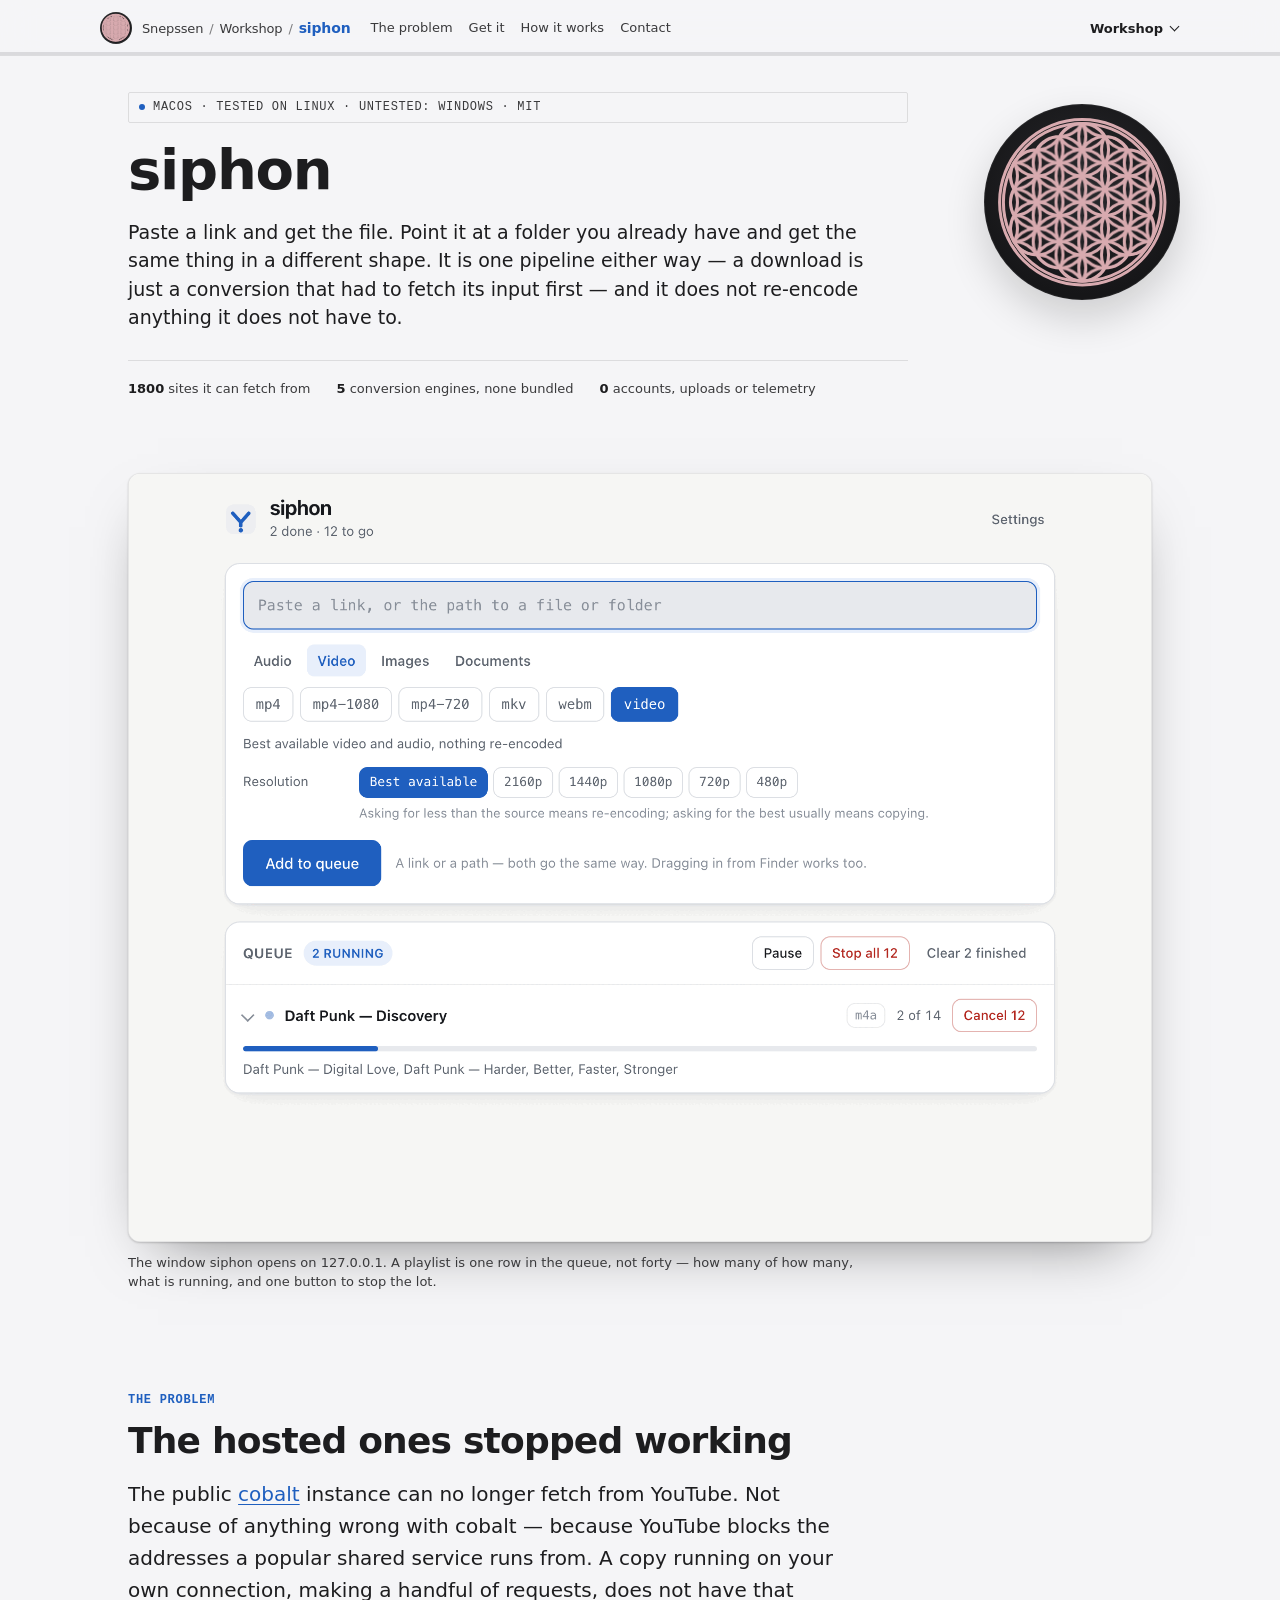
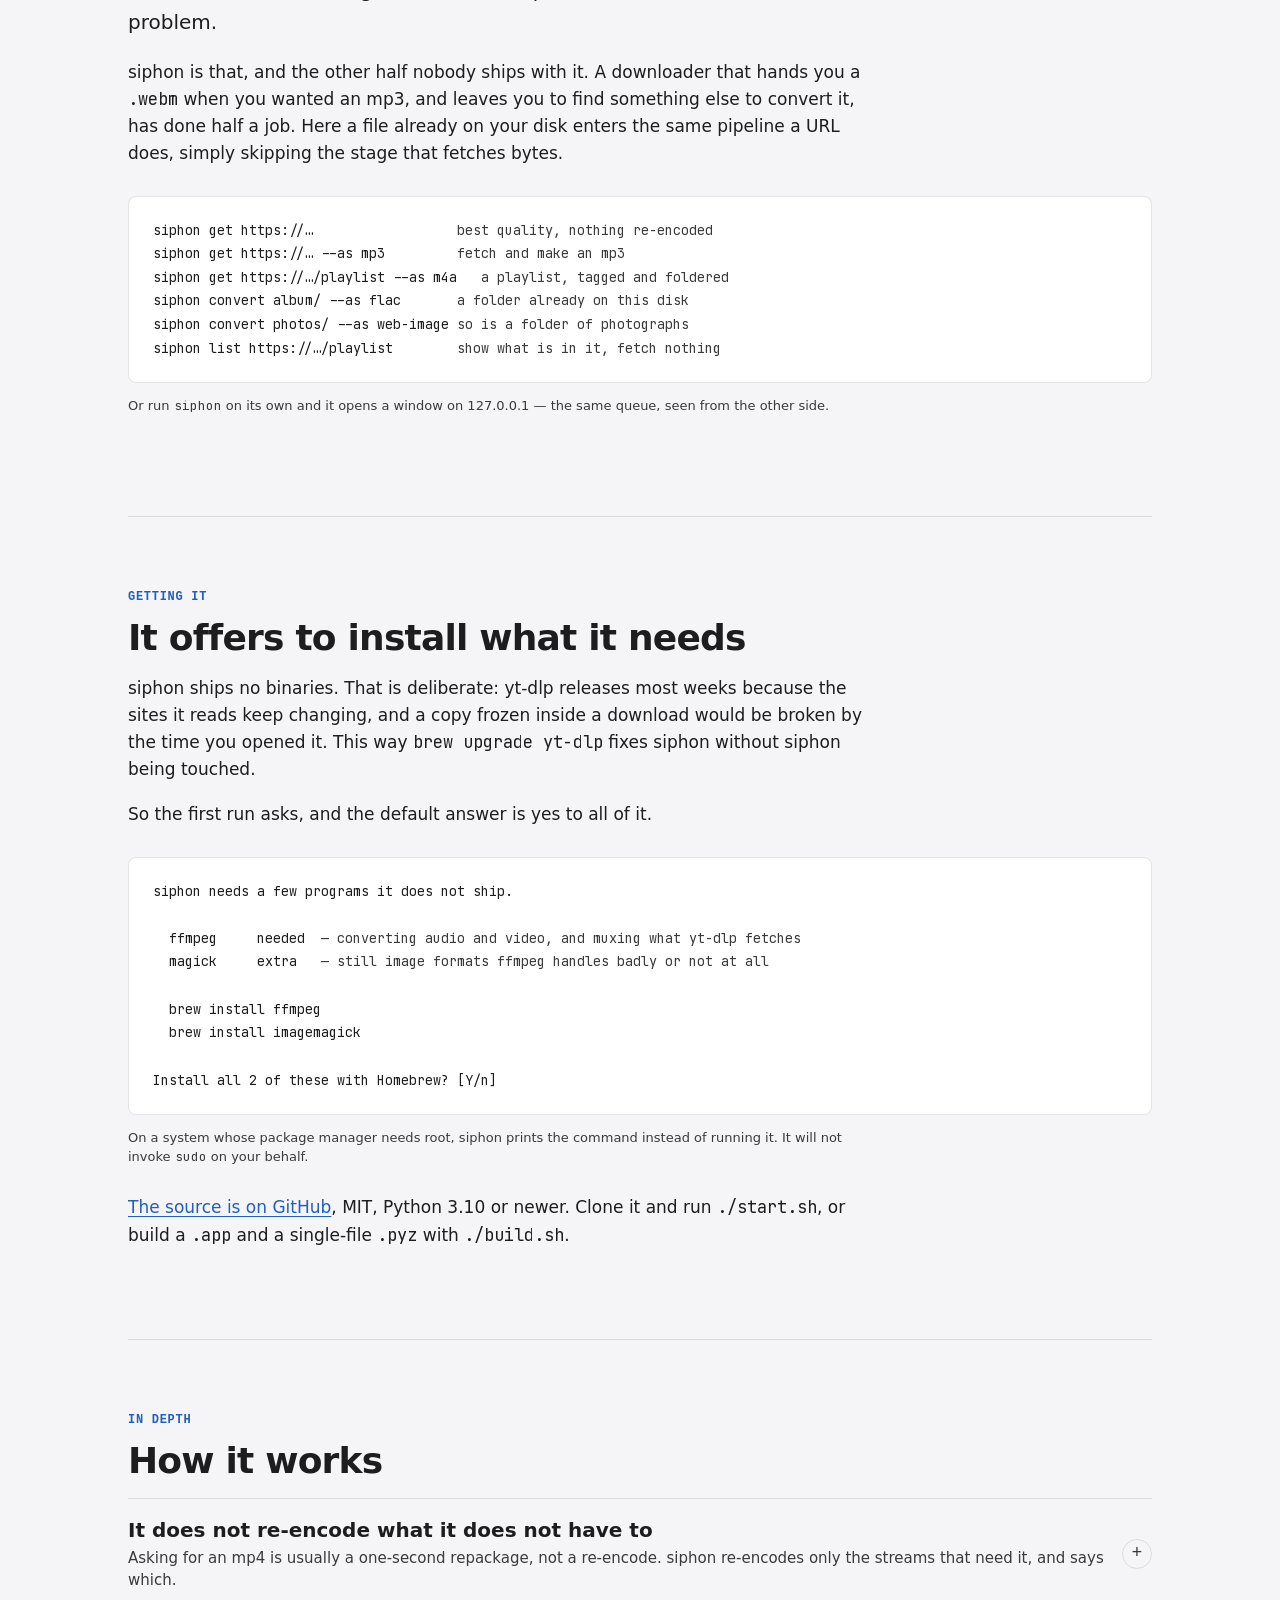
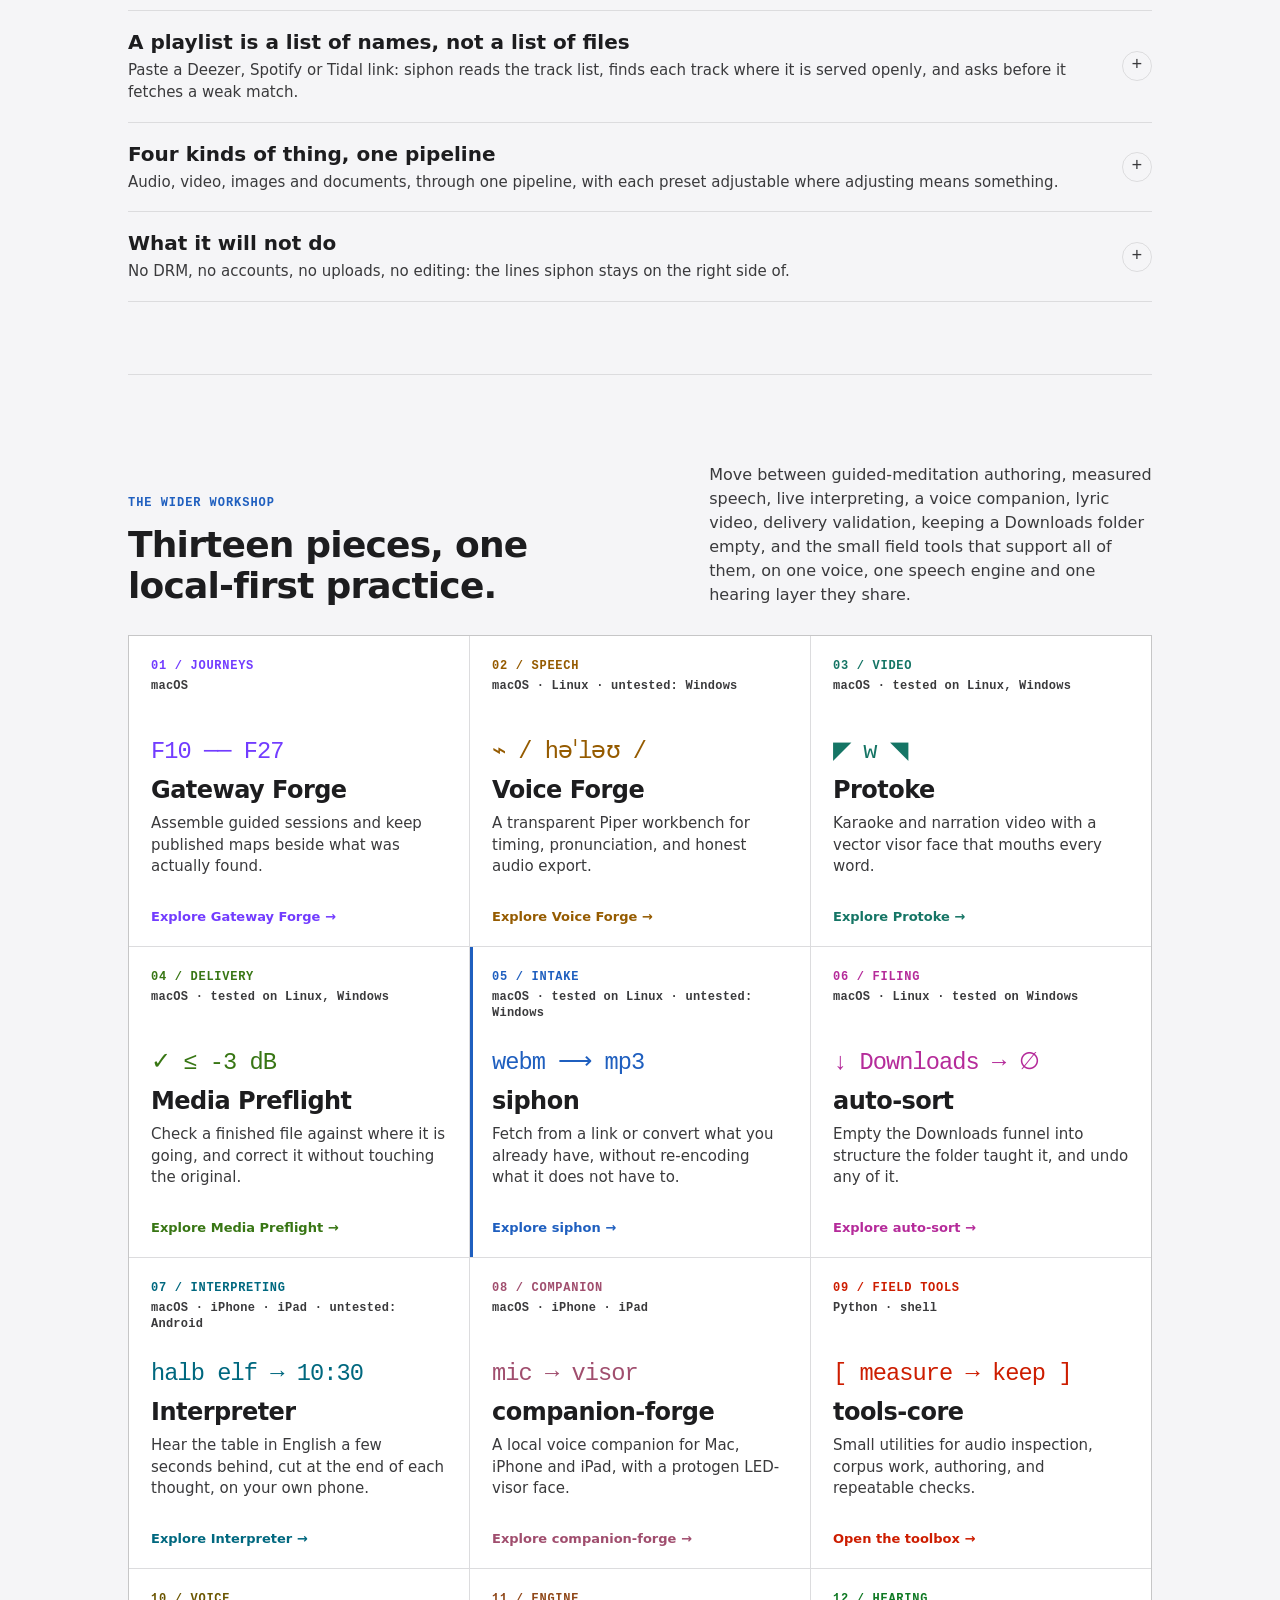
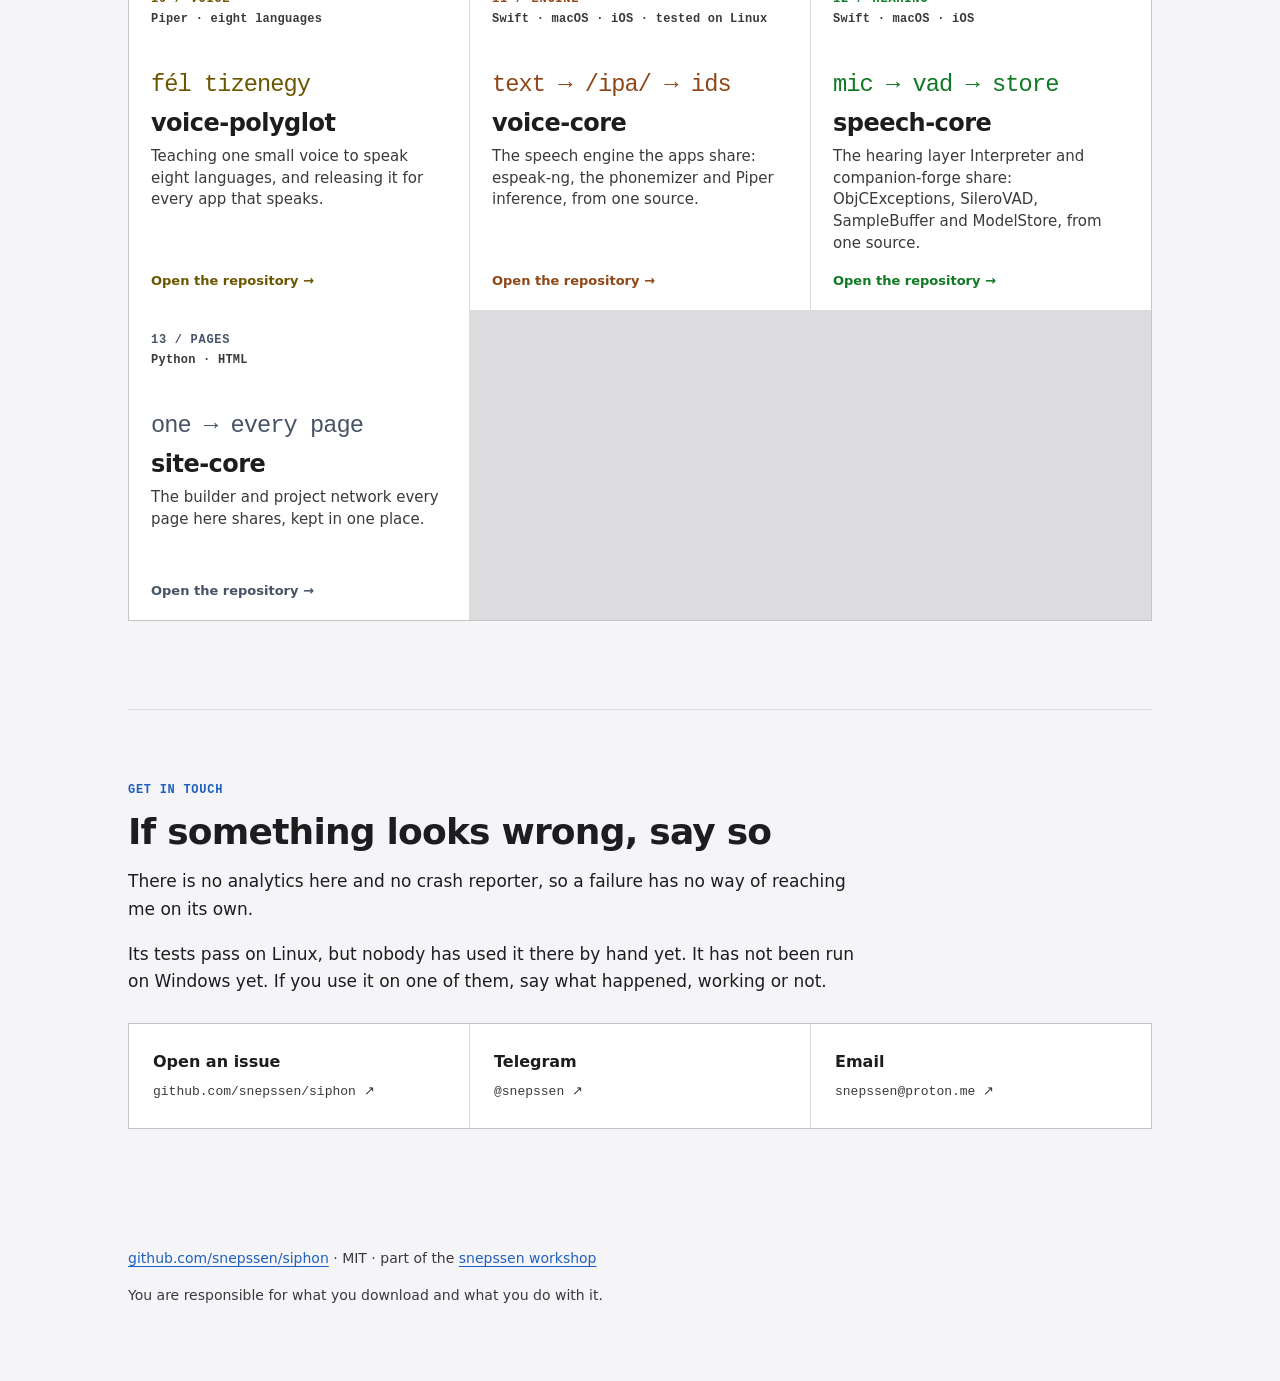
==== commit 4b7ffad8: "Page: lead with what it is and how to get it; fold the depth The long explanations are kept word for" ====
--- a/docs/index.html
+++ b/docs/index.html
@@ -168,11 +168,8 @@
     </a>
     <div class="ecosystem-rail__jumps" role="navigation" aria-label="On this page">
       <a href="#problem">The problem</a>
-      <a href="#remux">Why it is fast</a>
-      <a href="#music">Music</a>
-      <a href="#formats">Formats</a>
       <a href="#get">Get it</a>
-      <a href="#limits">What it will not do</a>
+      <a href="#in-depth">How it works</a>
       <a href="#contact">Contact</a>
     </div>
     <div class="ecosystem-rail__more" hidden>
@@ -206,7 +203,7 @@
 
 <div class="wrap">
 <header id="top" class="mast">
-  <span class="badge"><span class="dot"></span>macOS · Windows · Linux · MIT</span>
+  <span class="badge"><span class="dot"></span>macOS · tested on Linux · untested: Windows · MIT</span>
   <h1>siphon</h1>
   <p class="subhead">Paste a link and get the file. Point it at a folder you already have and get the same thing in a different shape. It is one pipeline either way — a download is just a conversion that had to fetch its input first — and it does not re-encode anything it does not have to.</p>
   <div class="headmeta">
@@ -243,9 +240,32 @@
 </div>
 </section>
 
-<section id="remux">
-  <p class="eyebrow">The part that matters</p>
-  <h2>It does not re-encode what it does not have to</h2>
+<section id="get">
+  <p class="eyebrow">Getting it</p>
+  <h2>It offers to install what it needs</h2>
+  <p>siphon ships no binaries. That is deliberate: yt-dlp releases most weeks because the sites it reads keep changing, and a copy frozen inside a download would be broken by the time you opened it. This way <span class="mono">brew upgrade yt-dlp</span> fixes siphon without siphon being touched.</p>
+  <p>So the first run asks, and the default answer is yes to all of it.</p>
+  <div class="figure">
+<pre class="report mono">siphon needs a few programs it does not ship.
+
+  ffmpeg     needed  <span class="muted">— converting audio and video, and muxing what yt-dlp fetches</span>
+  magick     extra   <span class="muted">— still image formats ffmpeg handles badly or not at all</span>
+
+  brew install ffmpeg
+  brew install imagemagick
+
+Install all 2 of these with Homebrew? [Y/n]</pre>
+<p class="caption">On a system whose package manager needs root, siphon prints the command instead of running it. It will not invoke <span class="mono">sudo</span> on your behalf.</p>
+</div>
+  <p><a href="https://github.com/snepssen/siphon">The source is on GitHub</a>, MIT, Python 3.10 or newer. Clone it and run <span class="mono">./start.sh</span>, or build a <span class="mono">.app</span> and a single-file <span class="mono">.pyz</span> with <span class="mono">./build.sh</span>.</p>
+</section>
+
+<section id="in-depth" class="folds">
+  <p class="eyebrow">In depth</p>
+  <h2>How it works</h2>
+  <details class="fold" id="remux">
+    <summary><span class="fold__title">It does not re-encode what it does not have to</span><span class="fold__teaser">Asking for an mp4 is usually a one-second repackage, not a re-encode. siphon re-encodes only the streams that need it, and says which.</span></summary>
+    <div class="fold__body">
   <p>Asking for an mp4 is usually not a conversion. The video is already H.264 and the audio already AAC; both are legal inside an mp4; the only work needed is moving the streams into a different wrapper. That takes about a second and changes not one sample. Re-encoding anyway would cost minutes and quality in exchange for nothing at all.</p>
   <p>So siphon compares what is in the file against what you asked for, stream by stream, re-encodes exactly the streams that need it — and tells you which ones those were.</p>
   <div class="figure">
@@ -259,11 +279,11 @@
 </div>
   <p>The same reasoning runs backwards into the fetch. Ask for an mp4 and siphon asks yt-dlp for the H.264 and AAC renditions specifically, so the conversion afterwards finds it has nothing to do. Ask for an <span class="mono">.opus</span> from YouTube and the result is a pure copy of what YouTube already serves — 0.09 seconds, against 7.65 to re-encode the same audio to mp3.</p>
   <p>You can see the decision before committing to it: <span class="mono">siphon plan recording.wav --as flac</span>.</p>
-</section>
-
-<section id="music">
-  <p class="eyebrow">Music</p>
-  <h2>A playlist is a list of names, not a list of files</h2>
+    </div>
+  </details>
+  <details class="fold" id="music">
+    <summary><span class="fold__title">A playlist is a list of names, not a list of files</span><span class="fold__teaser">Paste a Deezer, Spotify or Tidal link: siphon reads the track list, finds each track where it is served openly, and asks before it fetches a weak match.</span></summary>
+    <div class="fold__body">
   <p>Paste a Deezer, Spotify or Tidal album, playlist or track. siphon reads the track list — titles, artists, running times, cover art, ISRCs — then finds each track something that will actually serve it, fetches that, tags it, embeds the cover and files it under the album.</p>
   <p>Deezer needs no key at all. Spotify works without one too, by reading the same embed its web player uses — but that path cannot see ISRCs and stops at fifty tracks of a long playlist, so siphon says when a list looks truncated rather than quietly handing you a fraction of it.</p>
   <h3>How a track is matched, and when it refuses</h3>
@@ -289,11 +309,11 @@
     </picture>
     <figcaption>Erik Satie's Gnossienne No.1 at 69% — close enough to offer, not close enough to assume. Nothing has been fetched at this point, and the job waits as long as it takes, including across a restart.</figcaption>
   </figure>
-</section>
-
-<section id="formats">
-  <p class="eyebrow">Formats</p>
-  <h2>Four kinds of thing, one pipeline</h2>
+    </div>
+  </details>
+  <details class="fold" id="formats">
+    <summary><span class="fold__title">Four kinds of thing, one pipeline</span><span class="fold__teaser">Audio, video, images and documents, through one pipeline, with each preset adjustable where adjusting means something.</span></summary>
+    <div class="fold__body">
   <div class="cards">
     <div class="card"><h3>Audio</h3><p class="mono">mp3 · m4a · opus · flac · wav</p><p>Plus <span class="mono">audio</span>, meaning whatever it already was, untouched.</p></div>
     <div class="card"><h3>Video</h3><p class="mono">mp4 · mp4-1080 · mp4-720 · mkv · webm</p><p>Plus <span class="mono">video</span> — best available, nothing re-encoded.</p></div>
@@ -302,34 +322,16 @@
   </div>
   <p>A preset is where a setting starts, not where it is stuck. Pick a format and the window offers what can be adjusted on it — a bitrate for a lossy audio format, a resolution for video, quality and a size cap for images, a rendering resolution for PDF pages — and the command line takes the same choices. Only the settings that mean something are offered: there is no bitrate on FLAC and no resolution on an audio file, because a control that changes nothing is worse than no control.</p>
   <p class="note">A PDF rendered to images gives you one file per page, not a picture of page one.</p>
-</section>
-
-<section id="get">
-  <p class="eyebrow">Getting it</p>
-  <h2>It offers to install what it needs</h2>
-  <p>siphon ships no binaries. That is deliberate: yt-dlp releases most weeks because the sites it reads keep changing, and a copy frozen inside a download would be broken by the time you opened it. This way <span class="mono">brew upgrade yt-dlp</span> fixes siphon without siphon being touched.</p>
-  <p>So the first run asks, and the default answer is yes to all of it.</p>
-  <div class="figure">
-<pre class="report mono">siphon needs a few programs it does not ship.
-
-  ffmpeg     needed  <span class="muted">— converting audio and video, and muxing what yt-dlp fetches</span>
-  magick     extra   <span class="muted">— still image formats ffmpeg handles badly or not at all</span>
-
-  brew install ffmpeg
-  brew install imagemagick
-
-Install all 2 of these with Homebrew? [Y/n]</pre>
-<p class="caption">On a system whose package manager needs root, siphon prints the command instead of running it. It will not invoke <span class="mono">sudo</span> on your behalf.</p>
-</div>
-  <p><a href="https://github.com/snepssen/siphon">The source is on GitHub</a>, MIT, Python 3.10 or newer. Clone it and run <span class="mono">./start.sh</span>, or build a <span class="mono">.app</span> and a single-file <span class="mono">.pyz</span> with <span class="mono">./build.sh</span>.</p>
-</section>
-
-<section id="limits">
-  <p class="eyebrow">Honesty</p>
-  <h2>What it will not do</h2>
+    </div>
+  </details>
+  <details class="fold" id="limits">
+    <summary><span class="fold__title">What it will not do</span><span class="fold__teaser">No DRM, no accounts, no uploads, no editing: the lines siphon stays on the right side of.</span></summary>
+    <div class="fold__body">
   <p>siphon fetches things that are served openly. It reads playlists from streaming services as metadata — what the tracks are — and then fetches those tracks from somewhere that serves them. <b>It does not decrypt protected streams, and it will not be made to.</b> If a service hands out its audio under DRM, siphon's answer is that it cannot help, and it says so in those words rather than failing strangely.</p>
   <p>It is not an editor and not a library manager. It does not upload anything anywhere, and nothing leaves your machine except the request that fetches the media. There are no accounts, no telemetry and no cloud anything.</p>
   <p>Two limits worth knowing before you meet them. <b>There is no way back out of a PDF</b> — a PDF describes marks on a page, and the structure the document had before it became one is not in the file; siphon makes PDFs smaller and renders their pages, and does not pretend to un-print them. And <b>converting a document is not transcoding</b>: tracked changes and exact layout do not survive a change of format, so every plan says what it will lose before it runs.</p>
+    </div>
+  </details>
 </section>
 
 <section class="ecosystem-more" aria-labelledby="ecosystem-heading">
@@ -342,56 +344,56 @@
   </div>
   <div class="ecosystem-grid">
     <a class="ecosystem-card" data-project="gateway-forge" style="--card-accent: var(--eco-gateway)" href="https://snepssen.github.io/gateway-forge/">
-      <div class="ecosystem-card__index"><span>01 / JOURNEYS</span><span>macOS · Windows · Linux</span></div>
+      <div class="ecosystem-card__index"><span>01 / JOURNEYS</span><span>macOS</span></div>
       <div class="ecosystem-card__glyph" aria-hidden="true">F10 ── F27</div>
       <h3>Gateway Forge</h3>
       <p>Assemble guided sessions and keep published maps beside what was actually found.</p>
       <span class="ecosystem-card__go">Explore Gateway Forge →</span>
     </a>
     <a class="ecosystem-card" data-project="voice-forge" style="--card-accent: var(--eco-voice)" href="https://snepssen.github.io/voice-forge/">
-      <div class="ecosystem-card__index"><span>02 / SPEECH</span><span>macOS · Windows · Linux</span></div>
+      <div class="ecosystem-card__index"><span>02 / SPEECH</span><span>macOS · Linux · untested: Windows</span></div>
       <div class="ecosystem-card__glyph" aria-hidden="true">⌁ / həˈləʊ /</div>
       <h3>Voice Forge</h3>
       <p>A transparent Piper workbench for timing, pronunciation, and honest audio export.</p>
       <span class="ecosystem-card__go">Explore Voice Forge →</span>
     </a>
     <a class="ecosystem-card" data-project="protoke" style="--card-accent: var(--eco-protoke)" href="https://snepssen.github.io/protoke/">
-      <div class="ecosystem-card__index"><span>03 / VIDEO</span><span>macOS · Windows · Linux</span></div>
+      <div class="ecosystem-card__index"><span>03 / VIDEO</span><span>macOS · tested on Linux, Windows</span></div>
       <div class="ecosystem-card__glyph" aria-hidden="true">◤ w ◥</div>
       <h3>Protoke</h3>
       <p>Karaoke and narration video with a vector visor face that mouths every word.</p>
       <span class="ecosystem-card__go">Explore Protoke →</span>
     </a>
     <a class="ecosystem-card" data-project="media-preflight" style="--card-accent: var(--eco-preflight)" href="https://snepssen.github.io/media-preflight/">
-      <div class="ecosystem-card__index"><span>04 / DELIVERY</span><span>macOS · Windows · Linux</span></div>
+      <div class="ecosystem-card__index"><span>04 / DELIVERY</span><span>macOS · tested on Linux, Windows</span></div>
       <div class="ecosystem-card__glyph" aria-hidden="true">✓ ≤ -3 dB</div>
       <h3>Media Preflight</h3>
       <p>Check a finished file against where it is going, and correct it without touching the original.</p>
       <span class="ecosystem-card__go">Explore Media Preflight →</span>
     </a>
     <a class="ecosystem-card" data-project="siphon" style="--card-accent: var(--eco-siphon)" href="https://snepssen.github.io/siphon/" aria-current="page">
-      <div class="ecosystem-card__index"><span>05 / INTAKE</span><span>macOS · Windows · Linux</span></div>
+      <div class="ecosystem-card__index"><span>05 / INTAKE</span><span>macOS · tested on Linux · untested: Windows</span></div>
       <div class="ecosystem-card__glyph" aria-hidden="true">webm ⟶ mp3</div>
       <h3>siphon</h3>
       <p>Fetch from a link or convert what you already have, without re-encoding what it does not have to.</p>
       <span class="ecosystem-card__go">Explore siphon →</span>
     </a>
     <a class="ecosystem-card" data-project="auto-sort" style="--card-accent: var(--eco-autosort)" href="https://snepssen.github.io/auto-sort/">
-      <div class="ecosystem-card__index"><span>06 / FILING</span><span>macOS · Windows · Linux</span></div>
+      <div class="ecosystem-card__index"><span>06 / FILING</span><span>macOS · Linux · tested on Windows</span></div>
       <div class="ecosystem-card__glyph" aria-hidden="true">↓ Downloads → ∅</div>
       <h3>auto-sort</h3>
       <p>Empty the Downloads funnel into structure the folder taught it, and undo any of it.</p>
       <span class="ecosystem-card__go">Explore auto-sort →</span>
     </a>
     <a class="ecosystem-card" data-project="interpreter-forge" style="--card-accent: var(--eco-interpreter)" href="https://snepssen.github.io/interpreter-forge/">
-      <div class="ecosystem-card__index"><span>07 / INTERPRETING</span><span>macOS · iPhone</span></div>
+      <div class="ecosystem-card__index"><span>07 / INTERPRETING</span><span>macOS · iPhone · iPad · untested: Android</span></div>
       <div class="ecosystem-card__glyph" aria-hidden="true">halb elf → 10:30</div>
       <h3>Interpreter</h3>
       <p>Hear the table in English a few seconds behind, cut at the end of each thought, on your own phone.</p>
       <span class="ecosystem-card__go">Explore Interpreter →</span>
     </a>
     <a class="ecosystem-card" data-project="companion-forge" style="--card-accent: var(--eco-companion)" href="https://snepssen.github.io/companion-forge/">
-      <div class="ecosystem-card__index"><span>08 / COMPANION</span><span>Mac · iPhone · iPad</span></div>
+      <div class="ecosystem-card__index"><span>08 / COMPANION</span><span>macOS · iPhone · iPad</span></div>
       <div class="ecosystem-card__glyph" aria-hidden="true">mic → visor</div>
       <h3>companion-forge</h3>
       <p>A local voice companion for Mac, iPhone and iPad, with a protogen LED-visor face.</p>
@@ -412,7 +414,7 @@
       <span class="ecosystem-card__go">Open the repository →</span>
     </a>
     <a class="ecosystem-card" data-project="voice-core" style="--card-accent: var(--eco-voicecore)" href="https://github.com/snepssen/voice-core">
-      <div class="ecosystem-card__index"><span>11 / ENGINE</span><span>Swift · macOS · iOS</span></div>
+      <div class="ecosystem-card__index"><span>11 / ENGINE</span><span>Swift · macOS · iOS · tested on Linux</span></div>
       <div class="ecosystem-card__glyph" aria-hidden="true">text → /ipa/ → ids</div>
       <h3>voice-core</h3>
       <p>The speech engine the apps share: espeak-ng, the phonemizer and Piper inference, from one source.</p>
@@ -439,6 +441,7 @@
   <p class="eyebrow">Get in touch</p>
   <h2>If something looks wrong, say so</h2>
   <p>There is no analytics here and no crash reporter, so a failure has no way of reaching me on its own.</p>
+  <p>Its tests pass on Linux, but nobody has used it there by hand yet. It has not been run on Windows yet. If you use it on one of them, say what happened, working or not.</p>
   <div class="contact-card">
     <a href="https://github.com/snepssen/siphon/issues">Open an issue<span>github.com/snepssen/siphon ↗</span></a>
     <a href="https://t.me/snepssen">Telegram<span>@snepssen ↗</span></a>
--- a/docs/ecosystem.css
+++ b/docs/ecosystem.css
@@ -194,7 +194,7 @@
 section { padding: 72px 0; }
 /* A wide table scrolls inside the section. It must not push the page sideways. */
 .wrap > section { overflow-x: auto; }
-section[id], header[id], h2[id], .ecosystem-more {
+section[id], header[id], h2[id], .fold[id], .ecosystem-more {
   scroll-margin-top: calc(var(--eco-bar) + 18px);
 }
 
@@ -503,8 +503,8 @@
   z-index: -1;
   top: calc(var(--eco-bar) + 48px);
   right: max(28px, calc((100% - var(--eco-frame)) / 2));
-  width: 248px;
-  height: 248px;
+  width: 196px;
+  height: 196px;
   pointer-events: none;
   background: radial-gradient(circle at 50% 42%, #2a2a2e 0%, #161618 72%);
   box-shadow: inset 0 0 0 1px rgba(255, 255, 255, 0.06), 0 18px 40px rgba(0, 0, 0, 0.16);
@@ -517,14 +517,54 @@
   padding: 36px 0 8px;
 }
 @media (min-width: 900px) {
-  body:not([data-project="tools-core"]) header.mast {
-    min-height: 300px;
-    padding-right: 280px;
+  /* header#top, with the id: the rule above names the id, and an id beats
+     any number of classes, so the room for the mark never applied before. */
+  body:not([data-project="tools-core"]) header#top.mast {
+    min-height: 260px;
+    padding-right: 244px;
     display: flex;
     flex-direction: column;
     justify-content: center;
   }
 }
+
+/* ------------------------------------------------------------- the folds */
+.folds > h2 { margin-bottom: 8px; }
+.fold { border-top: 1px solid var(--line); }
+.fold:last-of-type { border-bottom: 1px solid var(--line); }
+.fold > summary {
+  display: grid;
+  grid-template-columns: minmax(0, 1fr) auto;
+  grid-template-areas: "title mark" "teaser mark";
+  column-gap: 16px;
+  row-gap: 4px;
+  padding: 18px 0;
+  cursor: pointer;
+  list-style: none;
+}
+.fold > summary::-webkit-details-marker { display: none; }
+.fold > summary::after {
+  content: "+";
+  grid-area: mark;
+  align-self: center;
+  width: 28px;
+  height: 28px;
+  border: 1px solid var(--line);
+  border-radius: 50%;
+  color: var(--muted);
+  font: 400 18px/26px var(--eco-mono);
+  text-align: center;
+  transition: transform 160ms ease;
+}
+.fold[open] > summary::after { content: "−"; }
+.fold > summary:hover::after,
+.fold > summary:focus-visible::after { color: var(--eco-current); border-color: currentColor; }
+.fold > summary:focus-visible { outline: 2px solid var(--eco-current); outline-offset: 4px; }
+.fold__title { grid-area: title; font-size: 20px; font-weight: 600; line-height: 1.3; }
+.fold__teaser { grid-area: teaser; color: var(--muted); font-size: 15px; line-height: 1.5; }
+.fold__body { padding: 0 0 28px; }
+.fold__body > :first-child { margin-top: 0; }
+@media (prefers-reduced-motion: reduce) { .fold > summary::after { transition: none; } }
 
 /* -------------------------------------------------------------- the cards */
 .ecosystem-more {
@@ -675,31 +715,6 @@
 
 /* ------------------------------------------------- tools-core, same system */
 body[data-project="tools-core"]::before { content: none; display: none; }
-body[data-project="tools-core"] .site-nav {
-  position: fixed;
-  z-index: 1001;
-  top: 0;
-  right: max(24px, calc((100% - var(--eco-frame)) / 2));
-  left: auto;
-  width: auto;
-  height: var(--eco-bar);
-  display: flex;
-  align-items: center;
-  border: 0;
-  background: transparent;
-  backdrop-filter: none;
-  -webkit-backdrop-filter: none;
-}
-body[data-project="tools-core"] .site-nav .wordmark { display: none; }
-body[data-project="tools-core"] .nav-inner { min-height: 0; gap: 0; width: auto; }
-body[data-project="tools-core"] .nav-links { gap: 16px; }
-body[data-project="tools-core"] .nav-links a {
-  color: var(--muted);
-  font: 500 13px/1 var(--eco-sans);
-  letter-spacing: 0;
-}
-body[data-project="tools-core"] .nav-links a:hover { color: var(--ink); }
-body[data-project="tools-core"] .ecosystem-rail__inner { padding-right: 248px; }
 body[data-project="tools-core"] .ecosystem-mark--piece {
   top: calc(var(--eco-bar) + 28px);
   right: 50%;
@@ -832,14 +847,6 @@
   body[data-project="tools-core"] .section-head,
   body[data-project="tools-core"] .project { grid-template-columns: 1fr; }
   .ecosystem-rail__identity-path { display: none; }
-  body[data-project="tools-core"] .ecosystem-rail__inner { padding-right: 0; }
-  body[data-project="tools-core"] .site-nav {
-    position: static;
-    height: auto;
-    padding: 8px 0 0;
-    right: auto;
-  }
-  body[data-project="tools-core"] .site-nav .wrap { width: min(var(--eco-frame), calc(100% - 48px)); }
   .wrap, .ecosystem-rail__inner { width: min(var(--eco-frame), calc(100% - 32px)); }
 }
 @media (max-width: 640px) {
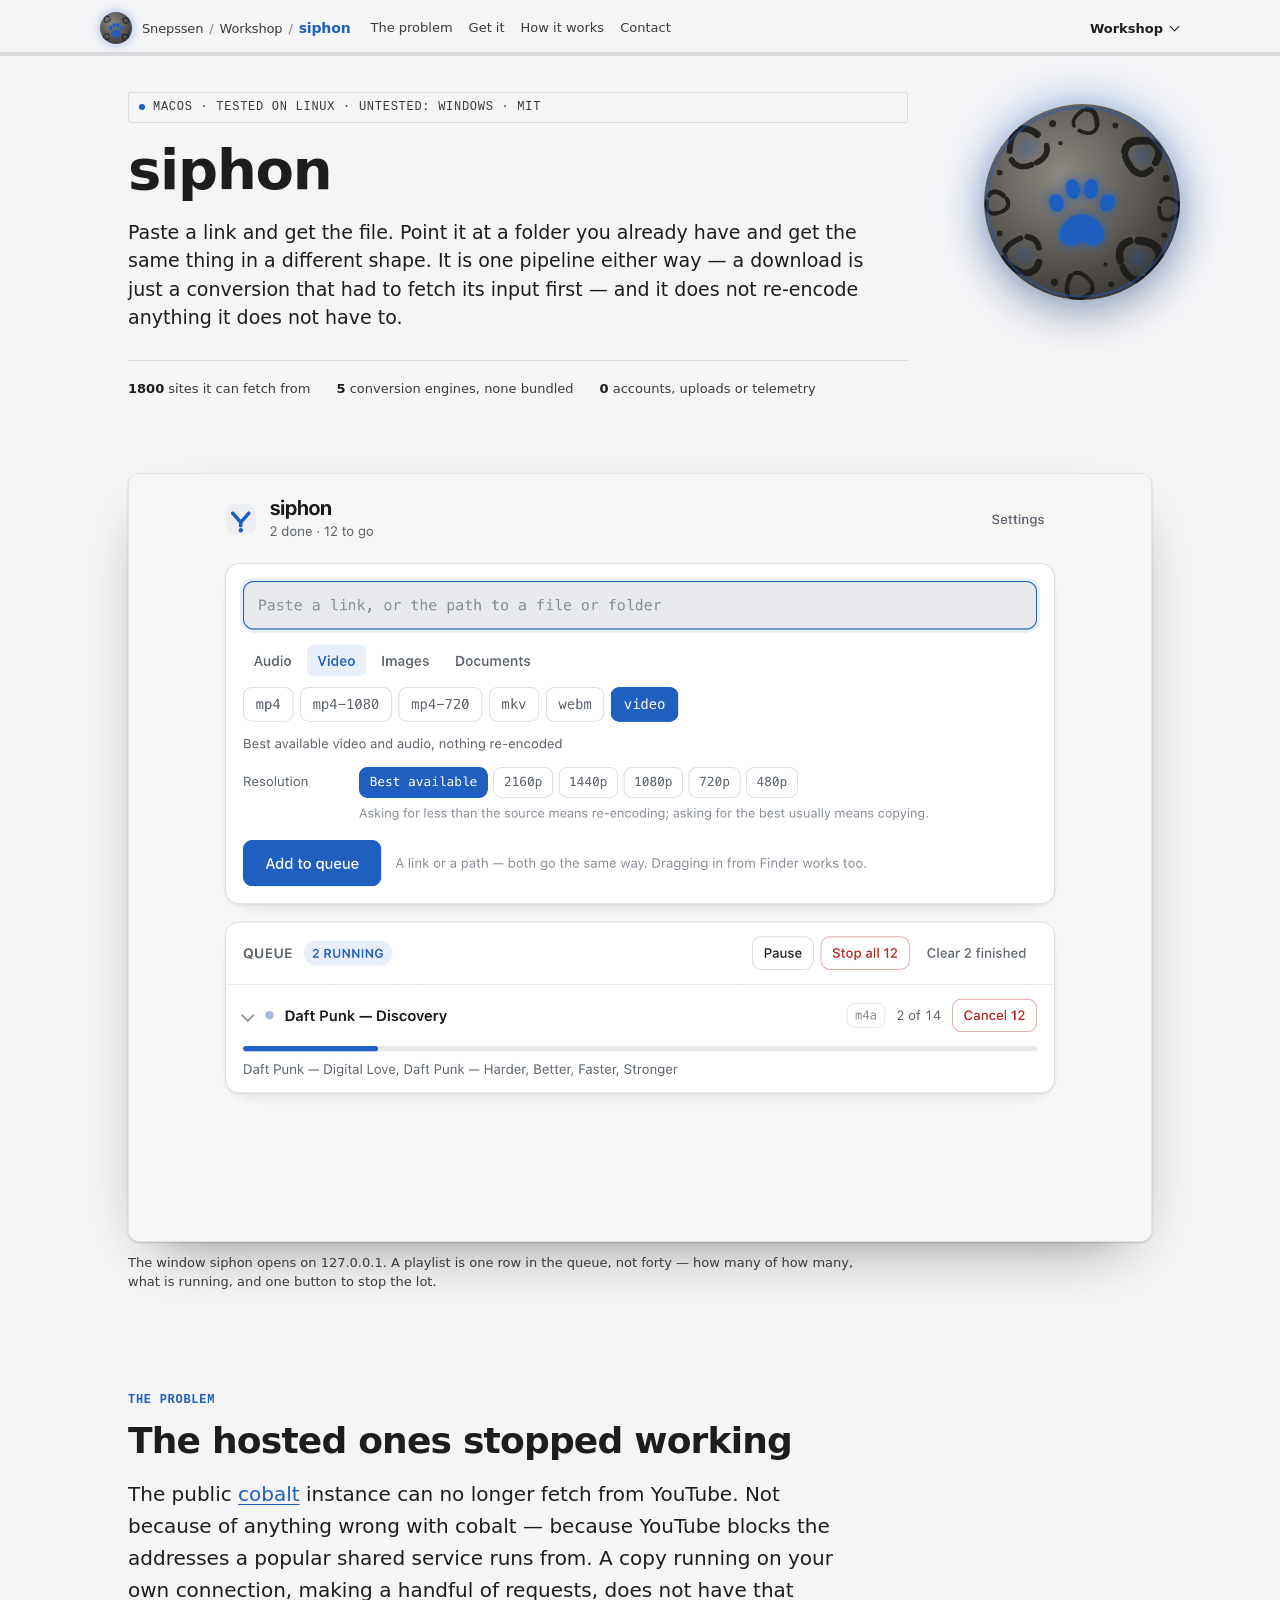
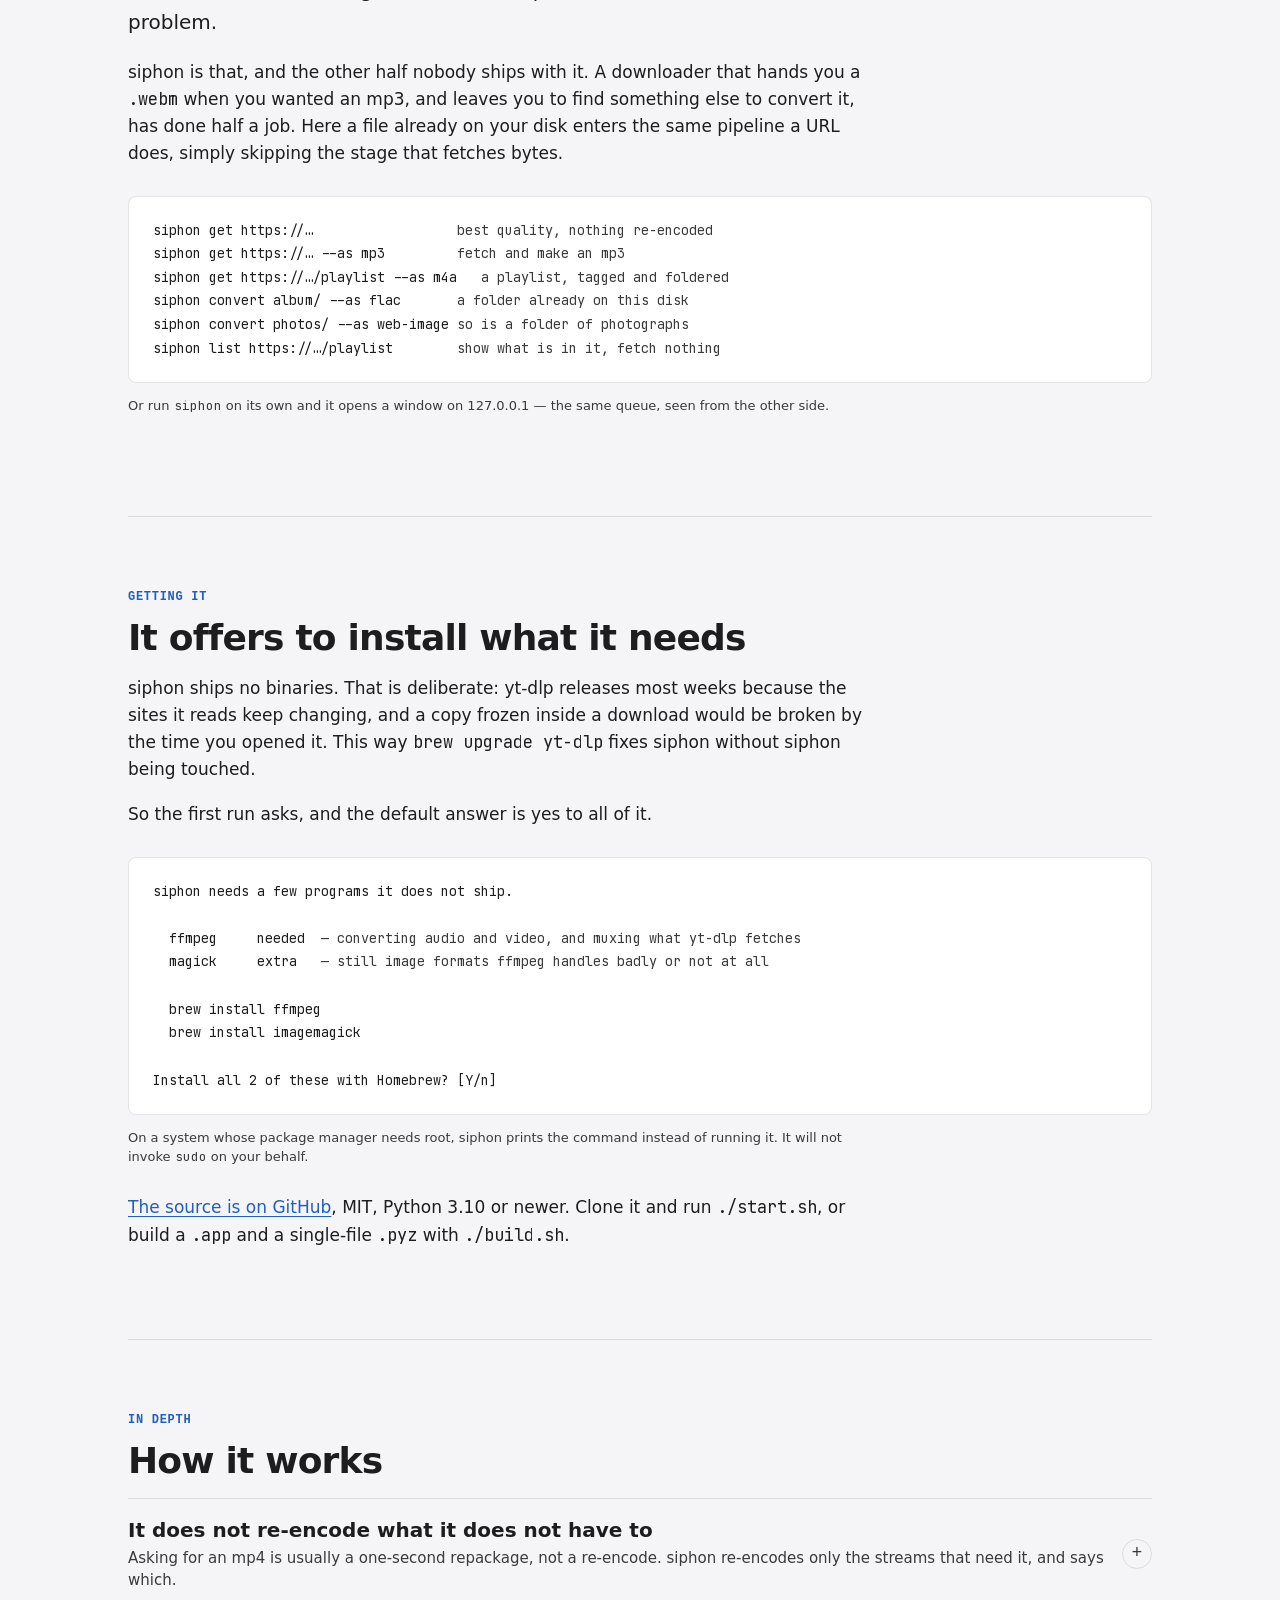
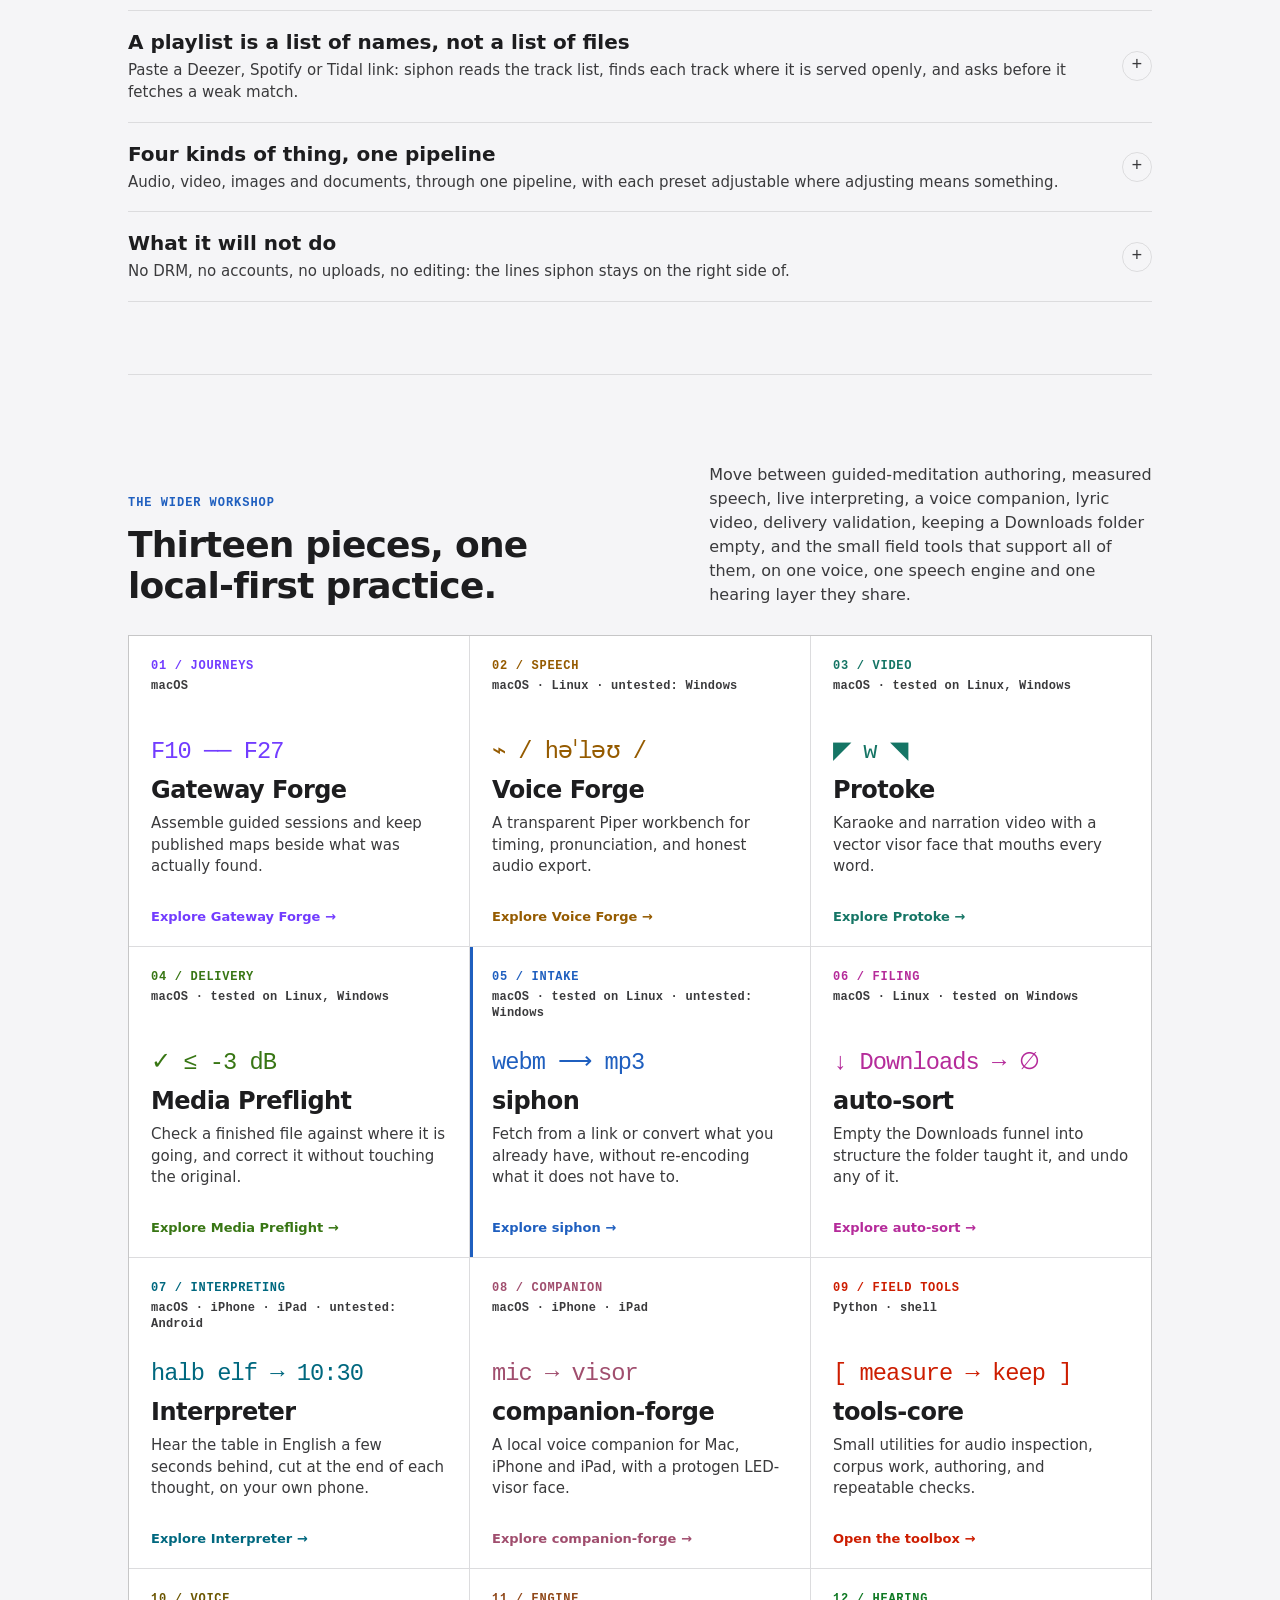
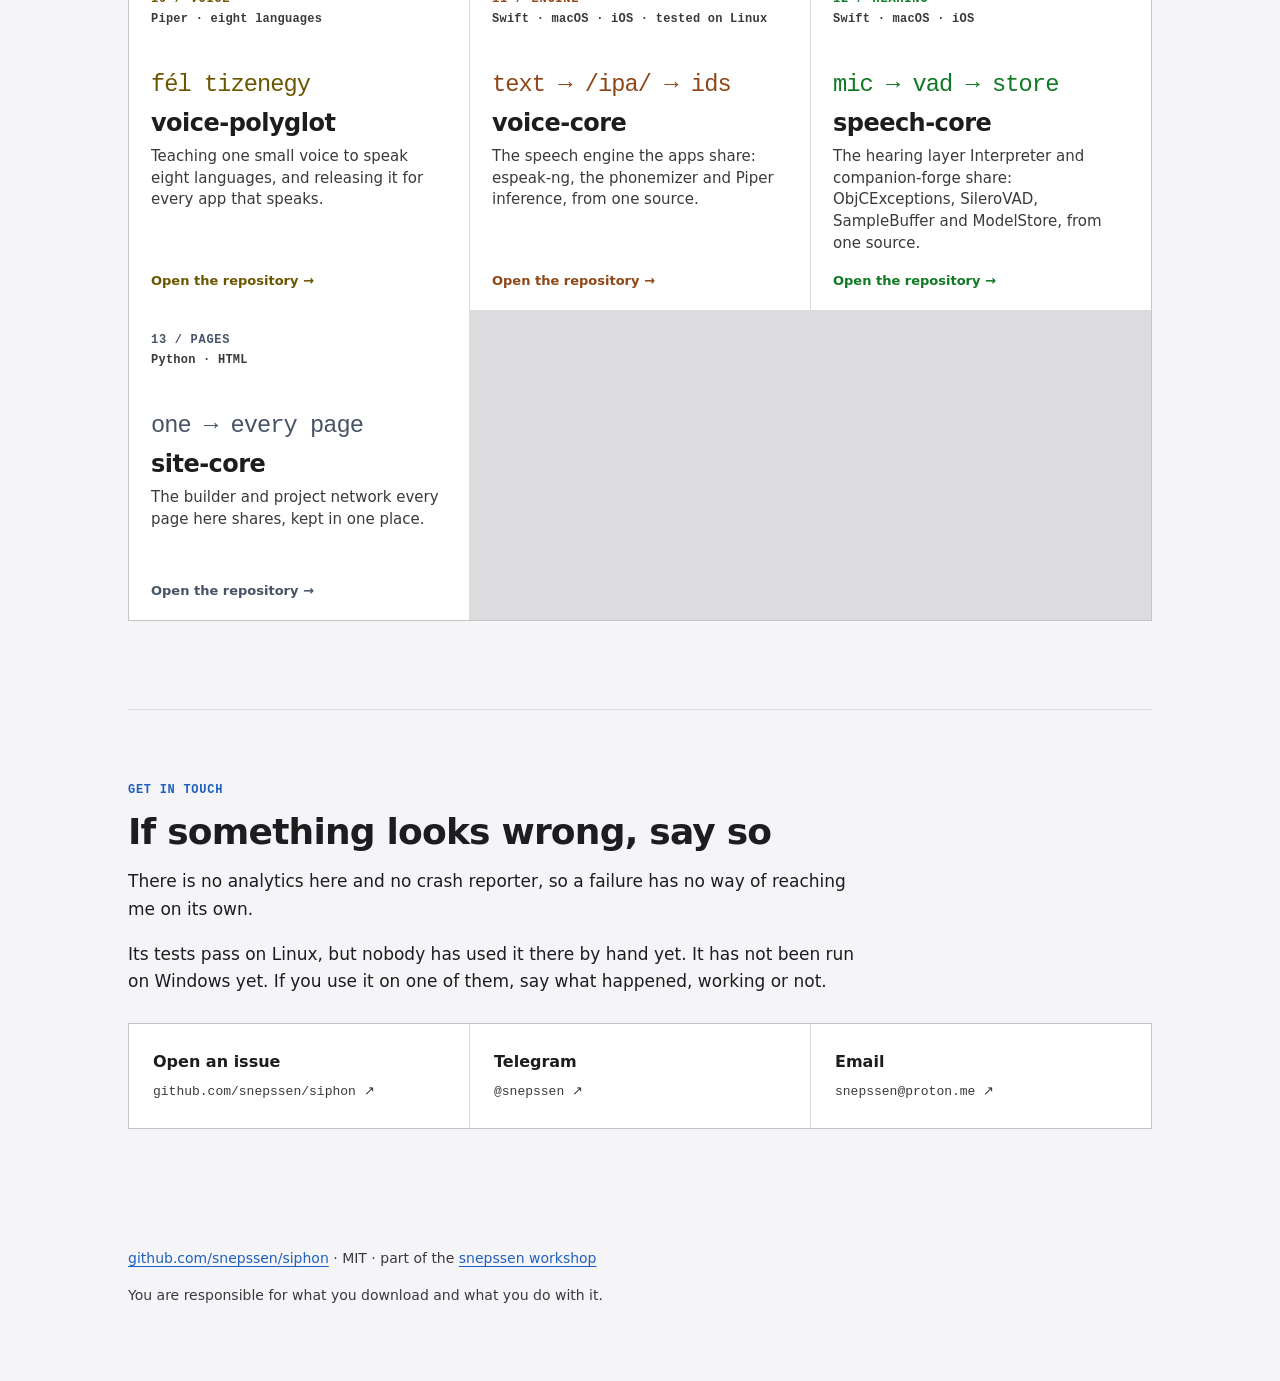
==== commit 96688ac2: "Workshop pages: a snow leopard instead of the Flower of Life (from site-core)" ====
--- a/docs/index.html
+++ b/docs/index.html
@@ -24,68 +24,34 @@
 
 <span class="ecosystem-page-top" id="page-top" aria-hidden="true"></span>
 <span class="ecosystem-mark ecosystem-mark--piece" aria-hidden="true">
-        <!-- Flower of Life geometry adapted from Pd4u's CC0 Wikimedia SVG:
-             https://commons.wikimedia.org/wiki/File:Flower_of_Life_SVG.svg -->
-        <svg class="ecosystem-mark__wire" viewBox="-250 -250 500 500" focusable="false">
+        <svg class="ecosystem-mark__art" viewBox="-100 -100 200 200" focusable="false">
           <defs>
-            <pattern id="piece-flower-pattern" width="135.1" height="78" patternUnits="userSpaceOnUse">
-              <g class="ecosystem-mark__pattern-lines">
-                <circle r="78" />
-                <circle r="78" cx="135.1" />
-                <circle r="78" cy="78" />
-                <circle r="78" cx="135.1" cy="78" />
-                <path d="m0,0a78,78,0,0,1,0,78 78,78,0,0,1,135.1,0 78,78,0,0,1,0-78 78,78,0,0,1-135.1,0" />
-              </g>
-            </pattern>
-            <pattern id="piece-flower-mask-pattern" width="135.1" height="78" patternUnits="userSpaceOnUse">
-              <g fill="none" stroke="#fff" stroke-width="8">
-                <circle r="78" />
-                <circle r="78" cx="135.1" />
-                <circle r="78" cy="78" />
-                <circle r="78" cx="135.1" cy="78" />
-                <path d="m0,0a78,78,0,0,1,0,78 78,78,0,0,1,135.1,0 78,78,0,0,1,0-78 78,78,0,0,1-135.1,0" />
-              </g>
-            </pattern>
-            <mask id="piece-flower-mask" x="-250" y="-250" width="500" height="500" maskUnits="userSpaceOnUse">
-              <circle r="245.3" fill="none" stroke="#fff" stroke-width="8" />
-              <circle r="234" fill="none" stroke="#fff" stroke-width="8" />
-              <path fill="url(#piece-flower-mask-pattern)" d="m0-234a78,78,0,0,1,67.55,39 78,78,0,0,1,67.55,39 78,78,0,0,1,67.55,117 78,78,0,0,1,0,78 78,78,0,0,1,-67.55,117 78,78,0,0,1,-67.55,39 78,78,0,0,1,-135.1,0 78,78,0,0,1,-67.55-39 78,78,0,0,1,-67.55-117 78,78,0,0,1,0-78 78,78,0,0,1,67.55-117 78,78,0,0,1,67.55-39 78,78,0,0,1,67.55-39z" />
-            </mask>
-            <clipPath id="piece-flower-clip"><circle r="245.3" /></clipPath>
-            <radialGradient id="piece-light-1">
-              <stop offset="0" stop-color="var(--eco-flower)" />
-              <stop offset=".52" stop-color="var(--eco-flower)" stop-opacity=".72" />
-              <stop offset="1" stop-color="var(--eco-flower)" stop-opacity="0" />
+            <radialGradient id="piece-fur" cx="-22" cy="-30" r="150" gradientUnits="userSpaceOnUse">
+              <stop offset="0" stop-color="#8b8781"/>
+              <stop offset=".5" stop-color="#615e59"/>
+              <stop offset="1" stop-color="#33312e"/>
             </radialGradient>
-            <radialGradient id="piece-light-2">
-              <stop offset="0" stop-color="var(--eco-flower)" />
-              <stop offset=".46" stop-color="var(--eco-flower)" stop-opacity=".66" />
-              <stop offset="1" stop-color="var(--eco-flower)" stop-opacity="0" />
-            </radialGradient>
-            <radialGradient id="piece-light-3">
-              <stop offset="0" stop-color="var(--eco-flower)" />
-              <stop offset=".42" stop-color="var(--eco-flower)" stop-opacity=".58" />
-              <stop offset="1" stop-color="var(--eco-flower)" stop-opacity="0" />
-            </radialGradient>
-            <radialGradient id="piece-light-4">
-              <stop offset="0" stop-color="var(--eco-flower)" stop-opacity=".96" />
-              <stop offset=".34" stop-color="var(--eco-flower)" stop-opacity=".42" />
-              <stop offset="1" stop-color="var(--eco-flower)" stop-opacity="0" />
-            </radialGradient>
+            <filter id="piece-glow" x="-60%" y="-60%" width="220%" height="220%">
+              <feGaussianBlur stdDeviation="5" result="soft"/>
+              <feMerge><feMergeNode in="soft"/><feMergeNode in="SourceGraphic"/></feMerge>
+            </filter>
+            <filter id="piece-haze" x="-80%" y="-80%" width="260%" height="260%">
+              <feGaussianBlur stdDeviation="5"/>
+            </filter>
+            <clipPath id="piece-disc"><circle r="100"/></clipPath>
           </defs>
-          <g class="ecosystem-mark__base">
-            <circle r="245.3" />
-            <circle r="234" />
-            <path class="ecosystem-mark__field" fill="url(#piece-flower-pattern)" d="m0-234a78,78,0,0,1,67.55,39 78,78,0,0,1,67.55,39 78,78,0,0,1,67.55,117 78,78,0,0,1,0,78 78,78,0,0,1,-67.55,117 78,78,0,0,1,-67.55,39 78,78,0,0,1,-135.1,0 78,78,0,0,1,-67.55-39 78,78,0,0,1,-67.55-117 78,78,0,0,1,0-78 78,78,0,0,1,67.55-117 78,78,0,0,1,67.55-39 78,78,0,0,1,67.55-39z" />
+          <circle class="ecosystem-mark__fur" r="100" fill="url(#piece-fur)"/>
+          <g clip-path="url(#piece-disc)">
+            <g transform="translate(-56 -55) rotate(-20)"><ellipse class="ecosystem-mark__heart" rx="9.1" ry="7.2" filter="url(#piece-haze)"/><path class="ecosystem-mark__ring" stroke-width="5.9" d="M19.6,4.5L18.5,8.9L15.9,12.5L12.3,15.1L8.3,16.6L4.3,17.2"/><path class="ecosystem-mark__ring" stroke-width="5.8" d="M-1.5,17.5L-5.8,17.4L-10.3,16.4L-14.4,14.2L-17.6,10.5L-19.1,6.0"/><path class="ecosystem-mark__ring" stroke-width="5.9" d="M-17.7,-3.3L-16.1,-7.0L-14.2,-10.5L-11.9,-14.0L-8.9,-17.3L-5.0,-19.6"/><path class="ecosystem-mark__ring" stroke-width="7.0" d="M1.1,-20.4L5.6,-19.0L9.4,-16.3L12.3,-13.0L14.6,-9.5"/></g><g transform="translate(61 -47) rotate(25)"><ellipse class="ecosystem-mark__heart" rx="8.2" ry="6.5" filter="url(#piece-haze)"/><path class="ecosystem-mark__ring" stroke-width="6.7" d="M14.1,9.2L12.5,12.5L9.9,15.3L6.5,17.1L2.8,17.7L-0.9,17.1L-4.3,15.8L-7.2,14.0L-9.9,12.1L-12.5,10.1L-15.0,7.6"/><path class="ecosystem-mark__ring" stroke-width="7.8" d="M-17.8,2.7L-18.3,-1.5L-17.2,-5.6L-14.8,-9.0L-11.6,-11.5L-8.4,-13.3L-5.1,-14.9L-1.6,-16.2"/><path class="ecosystem-mark__ring" stroke-width="7.4" d="M4.4,-17.1L8.3,-16.2L11.7,-14.1L14.2,-10.9L15.4,-7.2L15.8,-3.4L15.7,0.1"/></g><g transform="translate(-60 54) rotate(14)"><ellipse class="ecosystem-mark__heart" rx="8.6" ry="6.8" filter="url(#piece-haze)"/><path class="ecosystem-mark__ring" stroke-width="7.1" d="M17.3,3.5L16.8,8.1L14.8,12.5L11.3,15.7L6.8,17.3"/><path class="ecosystem-mark__ring" stroke-width="6.5" d="M0.9,17.2L-2.7,16.4L-6.0,15.5L-9.4,14.3L-12.8,12.6L-15.9,10.1L-18.1,6.7"/><path class="ecosystem-mark__ring" stroke-width="5.6" d="M-19.2,0.8L-18.0,-3.7L-15.6,-7.5L-12.9,-10.6L-10.0,-13.3L-6.7,-16.0"/><path class="ecosystem-mark__ring" stroke-width="6.0" d="M-0.4,-18.9L4.0,-19.0L8.2,-17.5L11.5,-14.6L13.8,-11.0"/></g><g transform="translate(58 58) rotate(-30)"><ellipse class="ecosystem-mark__heart" rx="9.6" ry="7.6" filter="url(#piece-haze)"/><path class="ecosystem-mark__ring" stroke-width="8.5" d="M18.5,9.5L14.6,13.2L10.2,15.6L5.8,17.5L1.1,19.1"/><path class="ecosystem-mark__ring" stroke-width="6.8" d="M-7.3,19.7L-11.5,18.2L-15.1,15.3L-17.4,11.5L-18.6,7.3L-18.8,3.1L-18.4,-0.9"/><path class="ecosystem-mark__ring" stroke-width="7.7" d="M-17.3,-7.9L-15.7,-12.4L-13.0,-16.6L-8.9,-19.7L-4.0,-21.0L1.0,-20.4"/><path class="ecosystem-mark__ring" stroke-width="8.3" d="M9.1,-16.2L12.5,-13.6L15.7,-10.8L18.7,-7.3L20.8,-3.0L21.5,1.8L20.4,6.6"/></g>
+            <g class="ecosystem-mark__fine"><g transform="translate(4 -82) rotate(8)"><path class="ecosystem-mark__ring" stroke-width="3.9" d="M11.8,2.4L11.5,5.3L10.2,8.0L7.9,10.0L5.2,11.1L2.3,11.4L-0.4,11.1L-2.9,10.7L-5.5,10.0"/><path class="ecosystem-mark__ring" stroke-width="3.7" d="M-11.4,6.0L-12.5,3.2L-12.5,0.2L-11.6,-2.6L-10.1,-5.0L-8.5,-7.0L-6.7,-9.0L-4.7,-10.8"/><path class="ecosystem-mark__ring" stroke-width="5.1" d="M-1.2,-12.6L1.7,-12.8L4.5,-12.0L6.8,-10.3L8.5,-8.1L9.6,-5.8L10.5,-3.4L11.2,-1.0L11.7,1.6"/></g><g transform="translate(-87 1) rotate(70)"><path class="ecosystem-mark__ring" stroke-width="4.3" d="M9.8,4.2L9.2,6.5L7.9,8.6L6.1,10.2L3.7,11.1L1.3,11.2L-1.1,10.7L-3.2,9.8L-5.1,8.8"/><path class="ecosystem-mark__ring" stroke-width="4.8" d="M-9.8,5.2L-11.2,3.1L-11.9,0.5L-11.5,-2.2L-10.3,-4.5L-8.6,-6.4L-6.7,-7.8L-4.7,-9.0"/><path class="ecosystem-mark__ring" stroke-width="4.1" d="M-1.1,-10.7L1.3,-11.2L3.9,-11.1L6.3,-10.1L8.1,-8.3L9.3,-6.1L9.9,-3.7L10.1,-1.4L10.1,0.8L10.0,3.1"/></g><g transform="translate(89 7) rotate(-60)"><path class="ecosystem-mark__ring" stroke-width="4.7" d="M9.7,4.9L8.8,7.3L7.1,9.4L4.8,10.8L2.1,11.3L-0.5,10.9L-2.8,9.9L-4.9,8.8L-7.0,7.6L-8.9,6.1"/><path class="ecosystem-mark__ring" stroke-width="4.0" d="M-11.0,3.4L-11.8,1.0L-11.7,-1.5L-10.8,-3.8L-9.3,-5.7L-7.5,-7.2L-5.7,-8.4L-3.8,-9.5"/><path class="ecosystem-mark__ring" stroke-width="3.3" d="M1.3,-11.2L3.9,-11.1L6.4,-10.0L8.3,-8.1L9.4,-5.8L10.0,-3.4L10.1,-1.0L10.1,1.3L9.9,3.7"/></g><g transform="translate(-3 86) rotate(-10)"><path class="ecosystem-mark__ring" stroke-width="4.2" d="M13.3,4.4L11.9,7.2L9.6,9.3L6.9,10.7L4.2,11.4L1.5,11.9L-1.2,12.2L-4.0,12.2L-7.0,11.5L-9.7,10.0"/><path class="ecosystem-mark__ring" stroke-width="4.7" d="M-12.4,6.3L-12.9,3.3L-12.6,0.3L-11.9,-2.4L-10.9,-4.9L-9.8,-7.3L-8.4,-9.8L-6.3,-12.0"/><path class="ecosystem-mark__ring" stroke-width="4.1" d="M-2.4,-13.8L0.6,-13.9L3.3,-13.0L5.7,-11.4L7.6,-9.5L9.3,-7.6L10.8,-5.5L12.2,-3.3L13.3,-0.7L13.6,2.2L13.1,5.1"/></g><circle class="ecosystem-mark__spot" cx="-30" cy="-80" r="3.6"/><circle class="ecosystem-mark__spot" cx="34" cy="-78" r="3"/><circle class="ecosystem-mark__spot" cx="-84" cy="-30" r="3"/><circle class="ecosystem-mark__spot" cx="86" cy="-24" r="3.6"/><circle class="ecosystem-mark__spot" cx="-84" cy="32" r="3"/><circle class="ecosystem-mark__spot" cx="84" cy="34" r="3"/><circle class="ecosystem-mark__spot" cx="-28" cy="82" r="3.6"/><circle class="ecosystem-mark__spot" cx="30" cy="84" r="3"/><circle class="ecosystem-mark__spot" cx="-22" cy="-60" r="2.2"/><circle class="ecosystem-mark__spot" cx="24" cy="64" r="2.2"/></g>
           </g>
-          <g class="ecosystem-mark__colour" mask="url(#piece-flower-mask)" clip-path="url(#piece-flower-clip)">
-            <g class="ecosystem-mark__light-field">
-              <circle r="260" fill="var(--eco-flower)" />
-              <ellipse cx="-112" cy="-92" rx="238" ry="182" fill="url(#piece-light-1)" transform="rotate(-18 -112 -92)" />
-              <ellipse cx="118" cy="-42" rx="198" ry="144" fill="url(#piece-light-2)" transform="rotate(31 118 -42)" />
-              <ellipse cx="-38" cy="132" rx="218" ry="158" fill="url(#piece-light-3)" transform="rotate(47 -38 132)" />
-              <ellipse cx="58" cy="38" rx="116" ry="88" fill="url(#piece-light-4)" transform="rotate(-36 58 38)" />
-            </g>
+          <circle class="ecosystem-mark__rim" r="96.5"/>
+          <g class="ecosystem-mark__paw" filter="url(#piece-glow)" transform="translate(0 6) scale(.84)">
+            <path d="M0,8 C14,8 27,21 27,33 C27,43 18,47 10,45 C5,44 3,41 0,41 C-3,41 -5,44 -10,45 C-18,47 -27,43 -27,33 C-27,21 -14,8 0,8 Z"/>
+            <ellipse cx="-31" cy="-6" rx="8.5" ry="11" transform="rotate(-24 -31 -6)"/>
+            <ellipse cx="-11" cy="-23" rx="8.5" ry="12" transform="rotate(-8 -11 -23)"/>
+            <ellipse cx="11" cy="-23" rx="8.5" ry="12" transform="rotate(8 11 -23)"/>
+            <ellipse cx="31" cy="-6" rx="8.5" ry="11" transform="rotate(24 31 -6)"/>
           </g>
         </svg>
       </span>
@@ -94,68 +60,34 @@
   <div class="ecosystem-rail__inner">
     <a class="ecosystem-rail__home" href="#page-top">
       <span class="ecosystem-mark" aria-hidden="true">
-        <!-- Flower of Life geometry adapted from Pd4u's CC0 Wikimedia SVG:
-             https://commons.wikimedia.org/wiki/File:Flower_of_Life_SVG.svg -->
-        <svg class="ecosystem-mark__wire" viewBox="-250 -250 500 500" focusable="false">
+        <svg class="ecosystem-mark__art" viewBox="-100 -100 200 200" focusable="false">
           <defs>
-            <pattern id="rail-flower-pattern" width="135.1" height="78" patternUnits="userSpaceOnUse">
-              <g class="ecosystem-mark__pattern-lines">
-                <circle r="78" />
-                <circle r="78" cx="135.1" />
-                <circle r="78" cy="78" />
-                <circle r="78" cx="135.1" cy="78" />
-                <path d="m0,0a78,78,0,0,1,0,78 78,78,0,0,1,135.1,0 78,78,0,0,1,0-78 78,78,0,0,1-135.1,0" />
-              </g>
-            </pattern>
-            <pattern id="rail-flower-mask-pattern" width="135.1" height="78" patternUnits="userSpaceOnUse">
-              <g fill="none" stroke="#fff" stroke-width="8">
-                <circle r="78" />
-                <circle r="78" cx="135.1" />
-                <circle r="78" cy="78" />
-                <circle r="78" cx="135.1" cy="78" />
-                <path d="m0,0a78,78,0,0,1,0,78 78,78,0,0,1,135.1,0 78,78,0,0,1,0-78 78,78,0,0,1-135.1,0" />
-              </g>
-            </pattern>
-            <mask id="rail-flower-mask" x="-250" y="-250" width="500" height="500" maskUnits="userSpaceOnUse">
-              <circle r="245.3" fill="none" stroke="#fff" stroke-width="8" />
-              <circle r="234" fill="none" stroke="#fff" stroke-width="8" />
-              <path fill="url(#rail-flower-mask-pattern)" d="m0-234a78,78,0,0,1,67.55,39 78,78,0,0,1,67.55,39 78,78,0,0,1,67.55,117 78,78,0,0,1,0,78 78,78,0,0,1,-67.55,117 78,78,0,0,1,-67.55,39 78,78,0,0,1,-135.1,0 78,78,0,0,1,-67.55-39 78,78,0,0,1,-67.55-117 78,78,0,0,1,0-78 78,78,0,0,1,67.55-117 78,78,0,0,1,67.55-39 78,78,0,0,1,67.55-39z" />
-            </mask>
-            <clipPath id="rail-flower-clip"><circle r="245.3" /></clipPath>
-            <radialGradient id="rail-light-1">
-              <stop offset="0" stop-color="var(--eco-flower)" />
-              <stop offset=".52" stop-color="var(--eco-flower)" stop-opacity=".72" />
-              <stop offset="1" stop-color="var(--eco-flower)" stop-opacity="0" />
+            <radialGradient id="rail-fur" cx="-22" cy="-30" r="150" gradientUnits="userSpaceOnUse">
+              <stop offset="0" stop-color="#8b8781"/>
+              <stop offset=".5" stop-color="#615e59"/>
+              <stop offset="1" stop-color="#33312e"/>
             </radialGradient>
-            <radialGradient id="rail-light-2">
-              <stop offset="0" stop-color="var(--eco-flower)" />
-              <stop offset=".46" stop-color="var(--eco-flower)" stop-opacity=".66" />
-              <stop offset="1" stop-color="var(--eco-flower)" stop-opacity="0" />
-            </radialGradient>
-            <radialGradient id="rail-light-3">
-              <stop offset="0" stop-color="var(--eco-flower)" />
-              <stop offset=".42" stop-color="var(--eco-flower)" stop-opacity=".58" />
-              <stop offset="1" stop-color="var(--eco-flower)" stop-opacity="0" />
-            </radialGradient>
-            <radialGradient id="rail-light-4">
-              <stop offset="0" stop-color="var(--eco-flower)" stop-opacity=".96" />
-              <stop offset=".34" stop-color="var(--eco-flower)" stop-opacity=".42" />
-              <stop offset="1" stop-color="var(--eco-flower)" stop-opacity="0" />
-            </radialGradient>
+            <filter id="rail-glow" x="-60%" y="-60%" width="220%" height="220%">
+              <feGaussianBlur stdDeviation="5" result="soft"/>
+              <feMerge><feMergeNode in="soft"/><feMergeNode in="SourceGraphic"/></feMerge>
+            </filter>
+            <filter id="rail-haze" x="-80%" y="-80%" width="260%" height="260%">
+              <feGaussianBlur stdDeviation="5"/>
+            </filter>
+            <clipPath id="rail-disc"><circle r="100"/></clipPath>
           </defs>
-          <g class="ecosystem-mark__base">
-            <circle r="245.3" />
-            <circle r="234" />
-            <path class="ecosystem-mark__field" fill="url(#rail-flower-pattern)" d="m0-234a78,78,0,0,1,67.55,39 78,78,0,0,1,67.55,39 78,78,0,0,1,67.55,117 78,78,0,0,1,0,78 78,78,0,0,1,-67.55,117 78,78,0,0,1,-67.55,39 78,78,0,0,1,-135.1,0 78,78,0,0,1,-67.55-39 78,78,0,0,1,-67.55-117 78,78,0,0,1,0-78 78,78,0,0,1,67.55-117 78,78,0,0,1,67.55-39 78,78,0,0,1,67.55-39z" />
+          <circle class="ecosystem-mark__fur" r="100" fill="url(#rail-fur)"/>
+          <g clip-path="url(#rail-disc)">
+            <g transform="translate(-56 -55) rotate(-20)"><ellipse class="ecosystem-mark__heart" rx="9.1" ry="7.2" filter="url(#rail-haze)"/><path class="ecosystem-mark__ring" stroke-width="5.9" d="M19.6,4.5L18.5,8.9L15.9,12.5L12.3,15.1L8.3,16.6L4.3,17.2"/><path class="ecosystem-mark__ring" stroke-width="5.8" d="M-1.5,17.5L-5.8,17.4L-10.3,16.4L-14.4,14.2L-17.6,10.5L-19.1,6.0"/><path class="ecosystem-mark__ring" stroke-width="5.9" d="M-17.7,-3.3L-16.1,-7.0L-14.2,-10.5L-11.9,-14.0L-8.9,-17.3L-5.0,-19.6"/><path class="ecosystem-mark__ring" stroke-width="7.0" d="M1.1,-20.4L5.6,-19.0L9.4,-16.3L12.3,-13.0L14.6,-9.5"/></g><g transform="translate(61 -47) rotate(25)"><ellipse class="ecosystem-mark__heart" rx="8.2" ry="6.5" filter="url(#rail-haze)"/><path class="ecosystem-mark__ring" stroke-width="6.7" d="M14.1,9.2L12.5,12.5L9.9,15.3L6.5,17.1L2.8,17.7L-0.9,17.1L-4.3,15.8L-7.2,14.0L-9.9,12.1L-12.5,10.1L-15.0,7.6"/><path class="ecosystem-mark__ring" stroke-width="7.8" d="M-17.8,2.7L-18.3,-1.5L-17.2,-5.6L-14.8,-9.0L-11.6,-11.5L-8.4,-13.3L-5.1,-14.9L-1.6,-16.2"/><path class="ecosystem-mark__ring" stroke-width="7.4" d="M4.4,-17.1L8.3,-16.2L11.7,-14.1L14.2,-10.9L15.4,-7.2L15.8,-3.4L15.7,0.1"/></g><g transform="translate(-60 54) rotate(14)"><ellipse class="ecosystem-mark__heart" rx="8.6" ry="6.8" filter="url(#rail-haze)"/><path class="ecosystem-mark__ring" stroke-width="7.1" d="M17.3,3.5L16.8,8.1L14.8,12.5L11.3,15.7L6.8,17.3"/><path class="ecosystem-mark__ring" stroke-width="6.5" d="M0.9,17.2L-2.7,16.4L-6.0,15.5L-9.4,14.3L-12.8,12.6L-15.9,10.1L-18.1,6.7"/><path class="ecosystem-mark__ring" stroke-width="5.6" d="M-19.2,0.8L-18.0,-3.7L-15.6,-7.5L-12.9,-10.6L-10.0,-13.3L-6.7,-16.0"/><path class="ecosystem-mark__ring" stroke-width="6.0" d="M-0.4,-18.9L4.0,-19.0L8.2,-17.5L11.5,-14.6L13.8,-11.0"/></g><g transform="translate(58 58) rotate(-30)"><ellipse class="ecosystem-mark__heart" rx="9.6" ry="7.6" filter="url(#rail-haze)"/><path class="ecosystem-mark__ring" stroke-width="8.5" d="M18.5,9.5L14.6,13.2L10.2,15.6L5.8,17.5L1.1,19.1"/><path class="ecosystem-mark__ring" stroke-width="6.8" d="M-7.3,19.7L-11.5,18.2L-15.1,15.3L-17.4,11.5L-18.6,7.3L-18.8,3.1L-18.4,-0.9"/><path class="ecosystem-mark__ring" stroke-width="7.7" d="M-17.3,-7.9L-15.7,-12.4L-13.0,-16.6L-8.9,-19.7L-4.0,-21.0L1.0,-20.4"/><path class="ecosystem-mark__ring" stroke-width="8.3" d="M9.1,-16.2L12.5,-13.6L15.7,-10.8L18.7,-7.3L20.8,-3.0L21.5,1.8L20.4,6.6"/></g>
+            <g class="ecosystem-mark__fine"><g transform="translate(4 -82) rotate(8)"><path class="ecosystem-mark__ring" stroke-width="3.9" d="M11.8,2.4L11.5,5.3L10.2,8.0L7.9,10.0L5.2,11.1L2.3,11.4L-0.4,11.1L-2.9,10.7L-5.5,10.0"/><path class="ecosystem-mark__ring" stroke-width="3.7" d="M-11.4,6.0L-12.5,3.2L-12.5,0.2L-11.6,-2.6L-10.1,-5.0L-8.5,-7.0L-6.7,-9.0L-4.7,-10.8"/><path class="ecosystem-mark__ring" stroke-width="5.1" d="M-1.2,-12.6L1.7,-12.8L4.5,-12.0L6.8,-10.3L8.5,-8.1L9.6,-5.8L10.5,-3.4L11.2,-1.0L11.7,1.6"/></g><g transform="translate(-87 1) rotate(70)"><path class="ecosystem-mark__ring" stroke-width="4.3" d="M9.8,4.2L9.2,6.5L7.9,8.6L6.1,10.2L3.7,11.1L1.3,11.2L-1.1,10.7L-3.2,9.8L-5.1,8.8"/><path class="ecosystem-mark__ring" stroke-width="4.8" d="M-9.8,5.2L-11.2,3.1L-11.9,0.5L-11.5,-2.2L-10.3,-4.5L-8.6,-6.4L-6.7,-7.8L-4.7,-9.0"/><path class="ecosystem-mark__ring" stroke-width="4.1" d="M-1.1,-10.7L1.3,-11.2L3.9,-11.1L6.3,-10.1L8.1,-8.3L9.3,-6.1L9.9,-3.7L10.1,-1.4L10.1,0.8L10.0,3.1"/></g><g transform="translate(89 7) rotate(-60)"><path class="ecosystem-mark__ring" stroke-width="4.7" d="M9.7,4.9L8.8,7.3L7.1,9.4L4.8,10.8L2.1,11.3L-0.5,10.9L-2.8,9.9L-4.9,8.8L-7.0,7.6L-8.9,6.1"/><path class="ecosystem-mark__ring" stroke-width="4.0" d="M-11.0,3.4L-11.8,1.0L-11.7,-1.5L-10.8,-3.8L-9.3,-5.7L-7.5,-7.2L-5.7,-8.4L-3.8,-9.5"/><path class="ecosystem-mark__ring" stroke-width="3.3" d="M1.3,-11.2L3.9,-11.1L6.4,-10.0L8.3,-8.1L9.4,-5.8L10.0,-3.4L10.1,-1.0L10.1,1.3L9.9,3.7"/></g><g transform="translate(-3 86) rotate(-10)"><path class="ecosystem-mark__ring" stroke-width="4.2" d="M13.3,4.4L11.9,7.2L9.6,9.3L6.9,10.7L4.2,11.4L1.5,11.9L-1.2,12.2L-4.0,12.2L-7.0,11.5L-9.7,10.0"/><path class="ecosystem-mark__ring" stroke-width="4.7" d="M-12.4,6.3L-12.9,3.3L-12.6,0.3L-11.9,-2.4L-10.9,-4.9L-9.8,-7.3L-8.4,-9.8L-6.3,-12.0"/><path class="ecosystem-mark__ring" stroke-width="4.1" d="M-2.4,-13.8L0.6,-13.9L3.3,-13.0L5.7,-11.4L7.6,-9.5L9.3,-7.6L10.8,-5.5L12.2,-3.3L13.3,-0.7L13.6,2.2L13.1,5.1"/></g><circle class="ecosystem-mark__spot" cx="-30" cy="-80" r="3.6"/><circle class="ecosystem-mark__spot" cx="34" cy="-78" r="3"/><circle class="ecosystem-mark__spot" cx="-84" cy="-30" r="3"/><circle class="ecosystem-mark__spot" cx="86" cy="-24" r="3.6"/><circle class="ecosystem-mark__spot" cx="-84" cy="32" r="3"/><circle class="ecosystem-mark__spot" cx="84" cy="34" r="3"/><circle class="ecosystem-mark__spot" cx="-28" cy="82" r="3.6"/><circle class="ecosystem-mark__spot" cx="30" cy="84" r="3"/><circle class="ecosystem-mark__spot" cx="-22" cy="-60" r="2.2"/><circle class="ecosystem-mark__spot" cx="24" cy="64" r="2.2"/></g>
           </g>
-          <g class="ecosystem-mark__colour" mask="url(#rail-flower-mask)" clip-path="url(#rail-flower-clip)">
-            <g class="ecosystem-mark__light-field">
-              <circle r="260" fill="var(--eco-flower)" />
-              <ellipse cx="-112" cy="-92" rx="238" ry="182" fill="url(#rail-light-1)" transform="rotate(-18 -112 -92)" />
-              <ellipse cx="118" cy="-42" rx="198" ry="144" fill="url(#rail-light-2)" transform="rotate(31 118 -42)" />
-              <ellipse cx="-38" cy="132" rx="218" ry="158" fill="url(#rail-light-3)" transform="rotate(47 -38 132)" />
-              <ellipse cx="58" cy="38" rx="116" ry="88" fill="url(#rail-light-4)" transform="rotate(-36 58 38)" />
-            </g>
+          <circle class="ecosystem-mark__rim" r="96.5"/>
+          <g class="ecosystem-mark__paw" filter="url(#rail-glow)" transform="translate(0 6) scale(.84)">
+            <path d="M0,8 C14,8 27,21 27,33 C27,43 18,47 10,45 C5,44 3,41 0,41 C-3,41 -5,44 -10,45 C-18,47 -27,43 -27,33 C-27,21 -14,8 0,8 Z"/>
+            <ellipse cx="-31" cy="-6" rx="8.5" ry="11" transform="rotate(-24 -31 -6)"/>
+            <ellipse cx="-11" cy="-23" rx="8.5" ry="12" transform="rotate(-8 -11 -23)"/>
+            <ellipse cx="11" cy="-23" rx="8.5" ry="12" transform="rotate(8 11 -23)"/>
+            <ellipse cx="31" cy="-6" rx="8.5" ry="11" transform="rotate(24 31 -6)"/>
           </g>
         </svg>
       </span>
--- a/docs/ecosystem.css
+++ b/docs/ecosystem.css
@@ -55,13 +55,12 @@
   --eco-frame: 1080px;
   --eco-sans: -apple-system, BlinkMacSystemFont, "Segoe UI", system-ui, sans-serif;
   --eco-mono: ui-monospace, SFMono-Regular, Menlo, Consolas, monospace;
-  --eco-flower: #f5f5f7;
   --serif: var(--eco-sans);
   --sans: var(--eco-sans);
 }
 
 /* Same hues as the dark accents, taken down until each clears 4.5:1 on the
-   light ground. Decorative flower colours stay the vivid set; these are for
+   light ground. Decorative mark colours stay the vivid set; these are for
    text, eyebrows and card glyphs. */
 @media (prefers-color-scheme: light) {
   :root:not([data-theme="dark"]) {
@@ -151,6 +150,9 @@
 body[data-project="voice-core"] { --eco-current: var(--eco-voicecore); }
 body[data-project="speech-core"] { --eco-current: var(--eco-speechcore); }
 body[data-project="site-core"] { --eco-current: var(--eco-sitecore); }
+/* Set where the accent is, not on :root: a var() resolves where it is
+   declared, so on :root every page would glow in the default accent. */
+body { --eco-glow: var(--eco-current); }
 
 body {
   overflow-x: clip;
@@ -479,7 +481,9 @@
   background: color-mix(in srgb, var(--project-accent, var(--eco-current)) 14%, transparent);
 }
 
-/* --------------------------------------------------------------- the flower */
+/* ---------------------------------------------------------- the snow leopard */
+/* The paw, the rim and the rosettes' hearts glow in --eco-glow: the page's own
+   accent on a project page, and on the hub an ease through every accent. */
 .ecosystem-mark {
   position: relative;
   display: block;
@@ -487,17 +491,25 @@
   width: 32px;
   height: 32px;
   border-radius: 50%;
-  background: #1a1a1c;
-  box-shadow: inset 0 0 0 1px rgba(255, 255, 255, 0.08);
-}
-.ecosystem-mark__wire { display: block; width: 86%; height: 86%; margin: 7%; overflow: visible; }
-.ecosystem-mark__base,
-.ecosystem-mark__pattern-lines {
+  box-shadow: 0 0 0 1px rgba(255, 255, 255, 0.08), 0 0 14px -4px var(--eco-glow);
+}
+.ecosystem-mark__art { display: block; width: 100%; height: 100%; overflow: visible; }
+.ecosystem-mark__ring {
   fill: none;
-  stroke: var(--eco-flower, #f5f5f7);
-  stroke-width: 20;
-}
-.ecosystem-mark__colour { display: none; }
+  stroke: #1b1a18;
+  stroke-opacity: 0.9;
+  stroke-linecap: round;
+  stroke-linejoin: round;
+}
+.ecosystem-mark__spot { fill: #1b1a18; opacity: 0.85; }
+.ecosystem-mark__heart { fill: var(--eco-glow); opacity: 0.3; }
+.ecosystem-mark__rim { fill: none; stroke: var(--eco-glow); stroke-width: 2; opacity: 0.5; }
+.ecosystem-mark__paw { fill: var(--eco-glow); animation: ecosystem-breathe 7s ease-in-out infinite; }
+/* At 32px the fine spots are noise and the paw wants a little more room. */
+.ecosystem-mark:not(.ecosystem-mark--piece) .ecosystem-mark__fine { display: none; }
+.ecosystem-mark:not(.ecosystem-mark--piece) .ecosystem-mark__paw { transform: translate(0, 6px) scale(1.02); }
+@keyframes ecosystem-breathe { 0%, 100% { opacity: 0.82; } 50% { opacity: 1; } }
+@media (prefers-reduced-motion: reduce) { .ecosystem-mark__paw { animation: none; } }
 .ecosystem-mark--piece {
   position: absolute;
   z-index: -1;
@@ -506,11 +518,9 @@
   width: 196px;
   height: 196px;
   pointer-events: none;
-  background: radial-gradient(circle at 50% 42%, #2a2a2e 0%, #161618 72%);
-  box-shadow: inset 0 0 0 1px rgba(255, 255, 255, 0.06), 0 18px 40px rgba(0, 0, 0, 0.16);
-}
-.ecosystem-mark--piece .ecosystem-mark__base,
-.ecosystem-mark--piece .ecosystem-mark__pattern-lines { stroke-width: 9; }
+  box-shadow: 0 0 0 1px rgba(255, 255, 255, 0.06), 0 18px 40px rgba(0, 0, 0, 0.18),
+              0 0 60px -18px var(--eco-glow);
+}
 
 header.mast, header#top {
   border-bottom: 0;
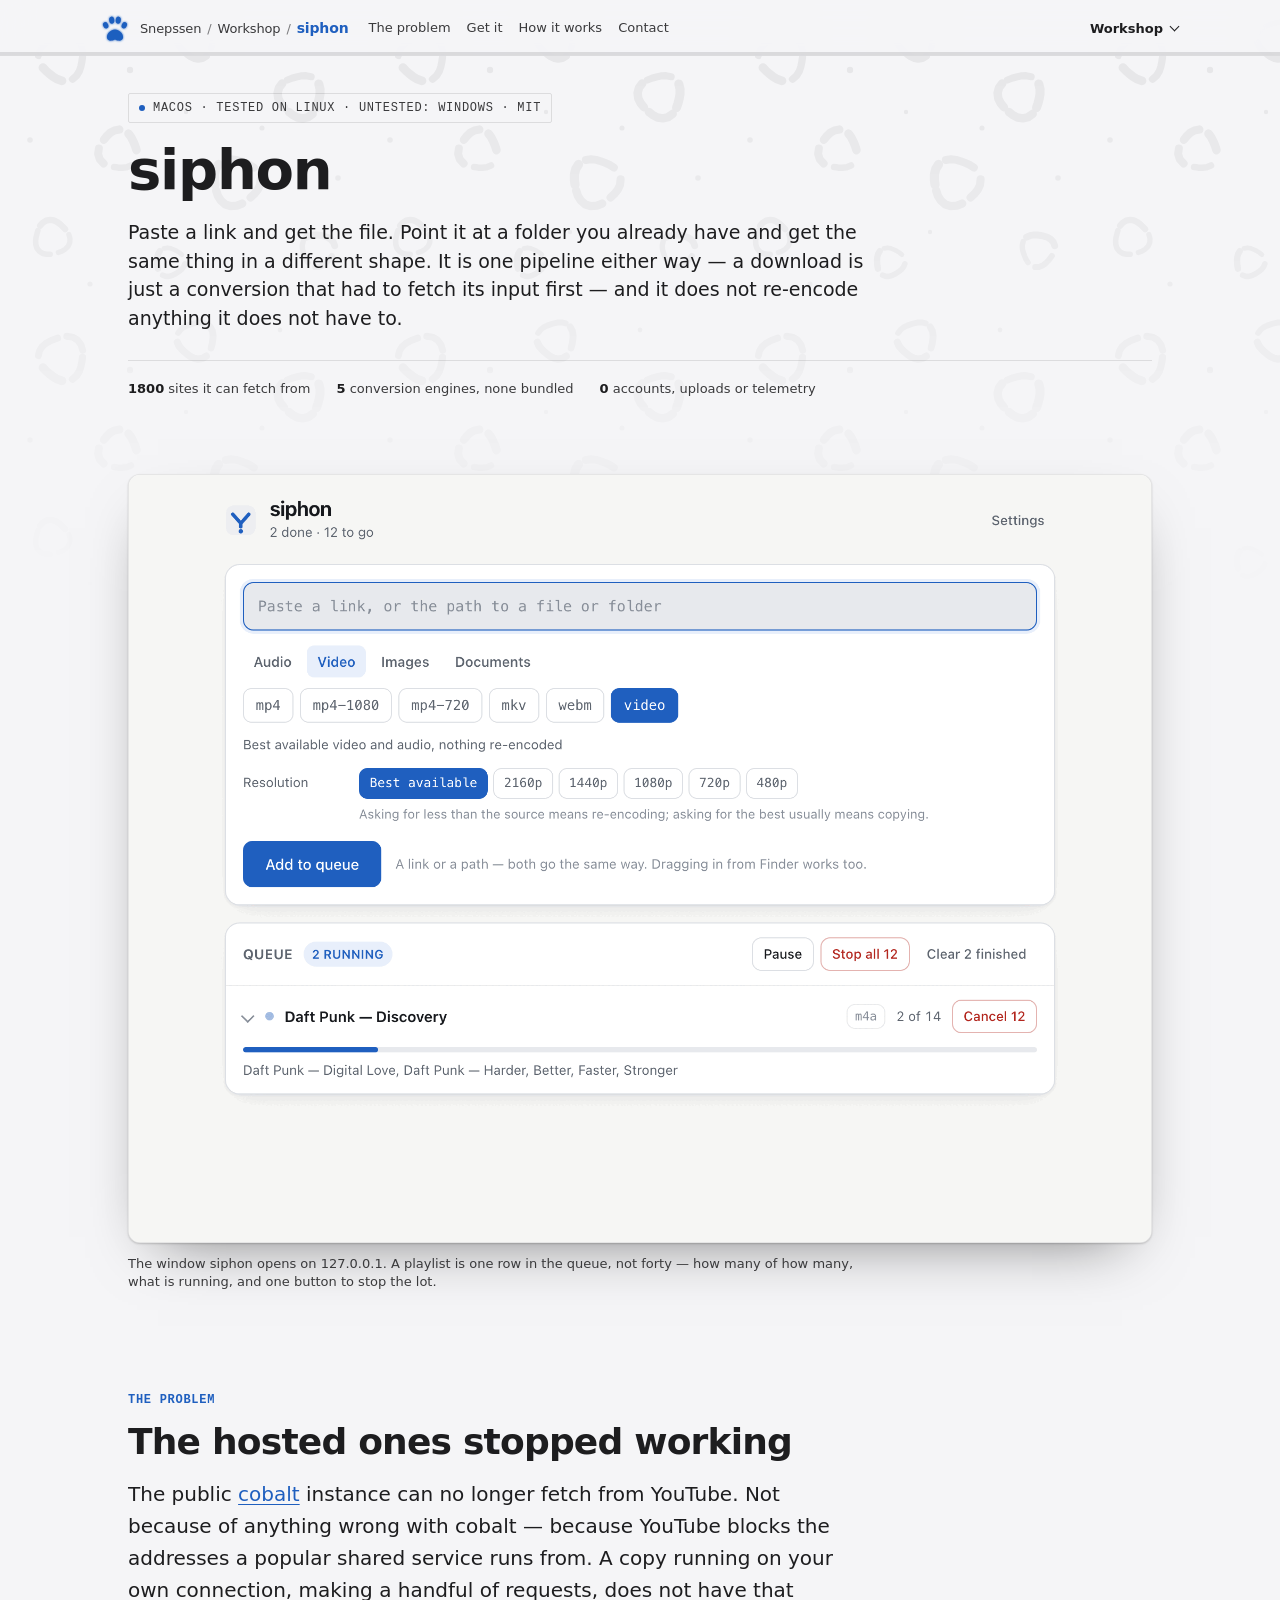
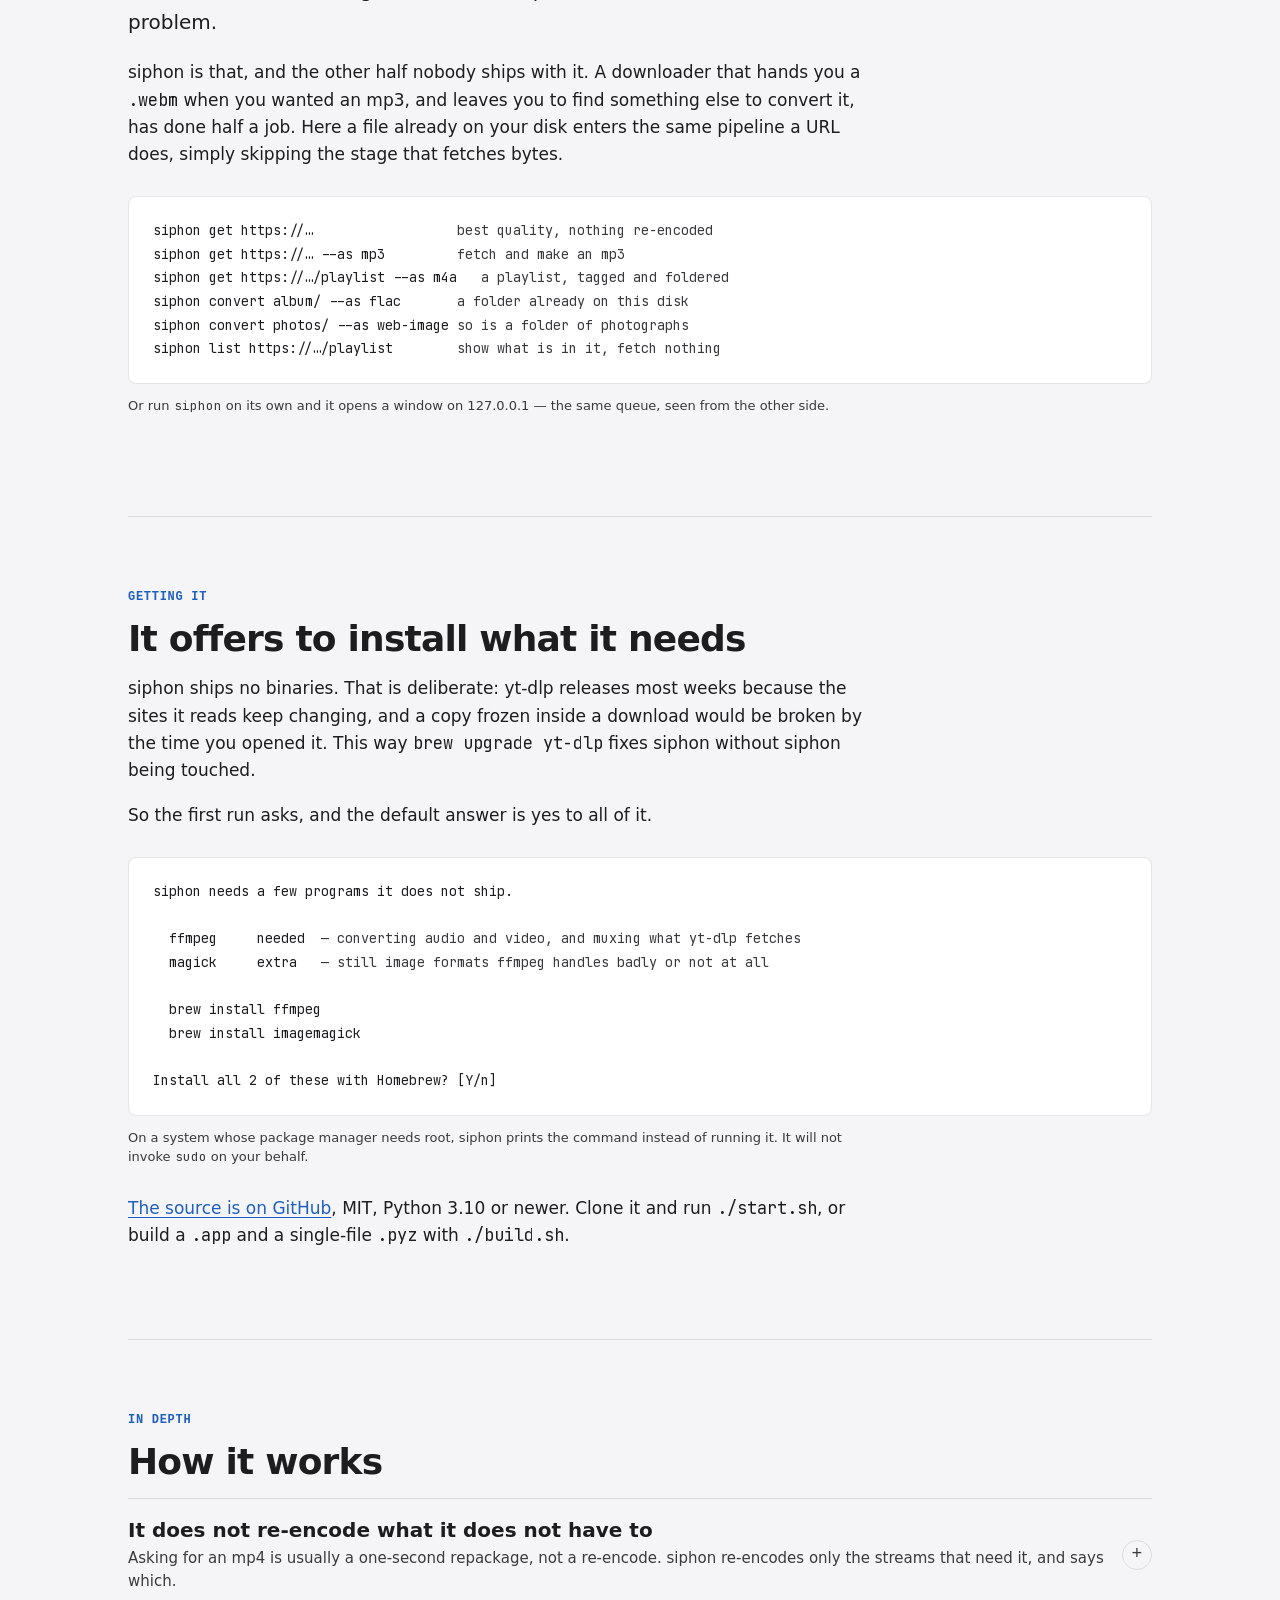
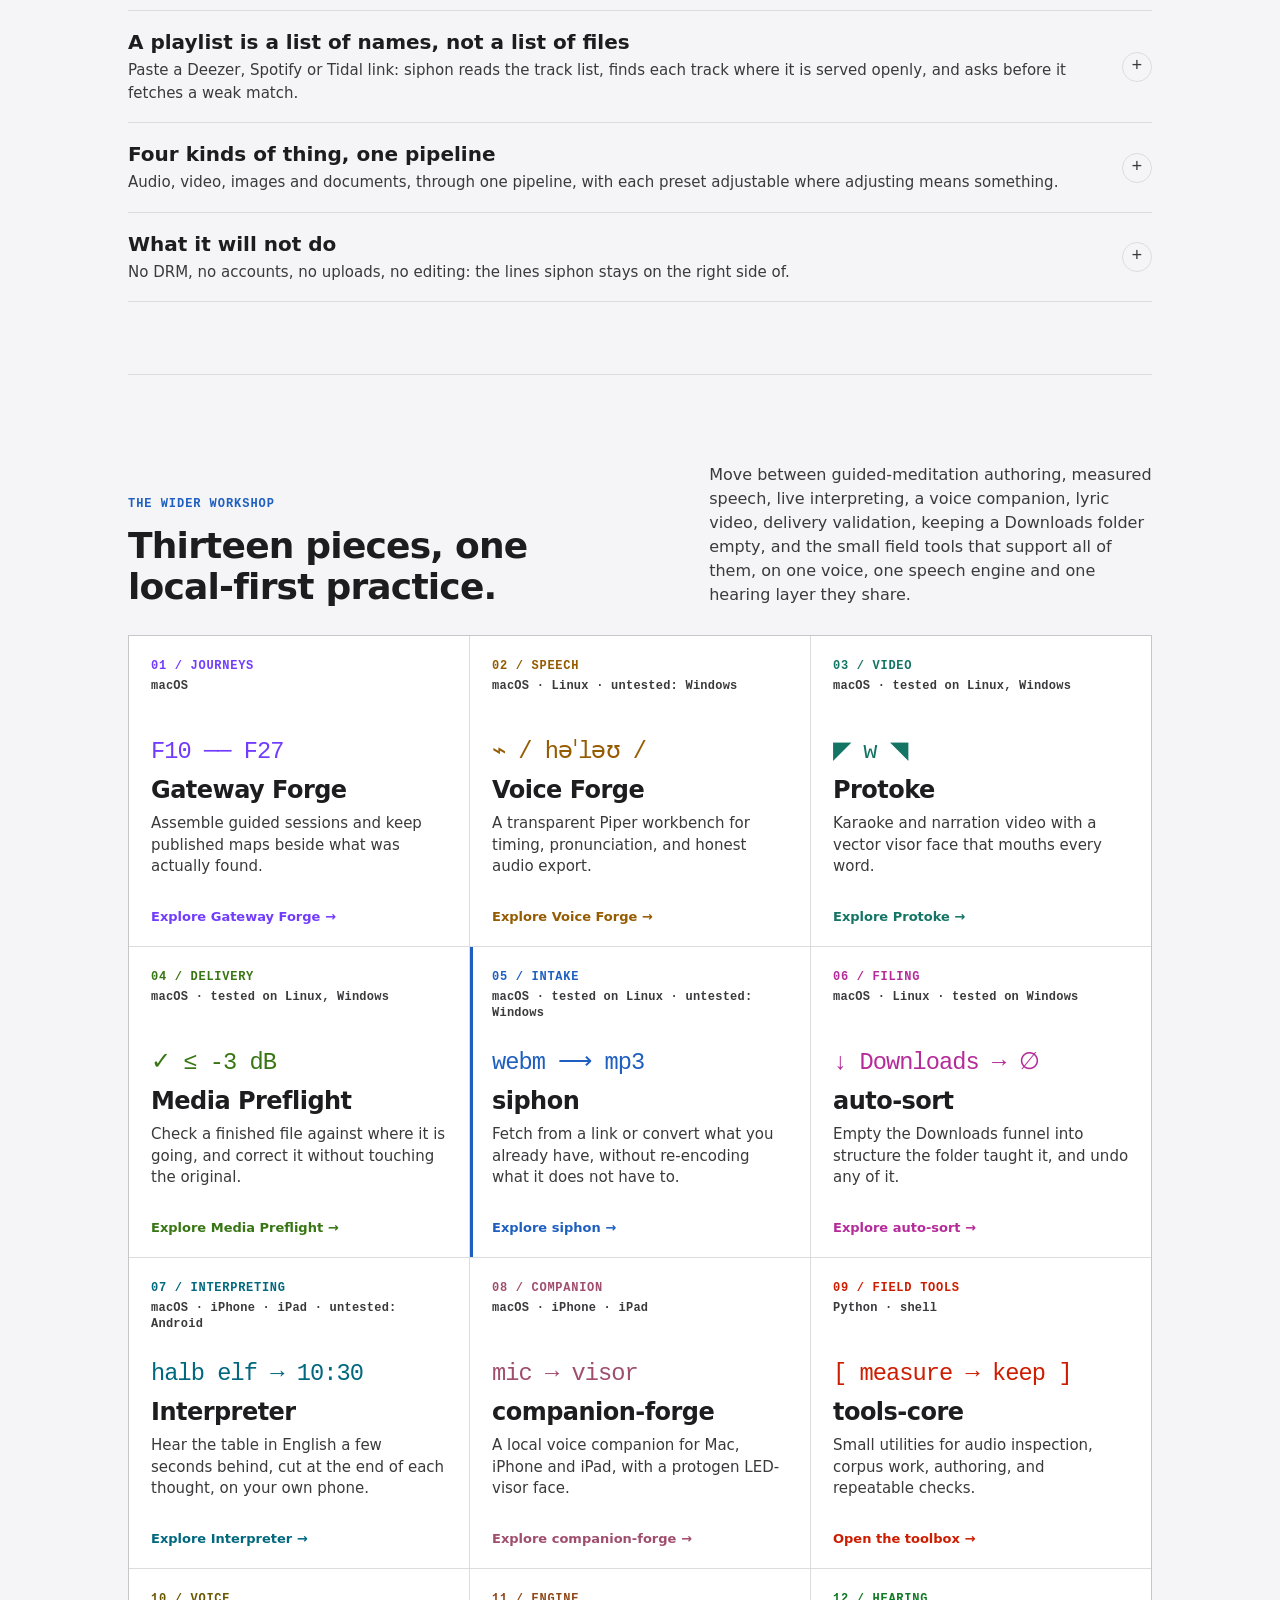
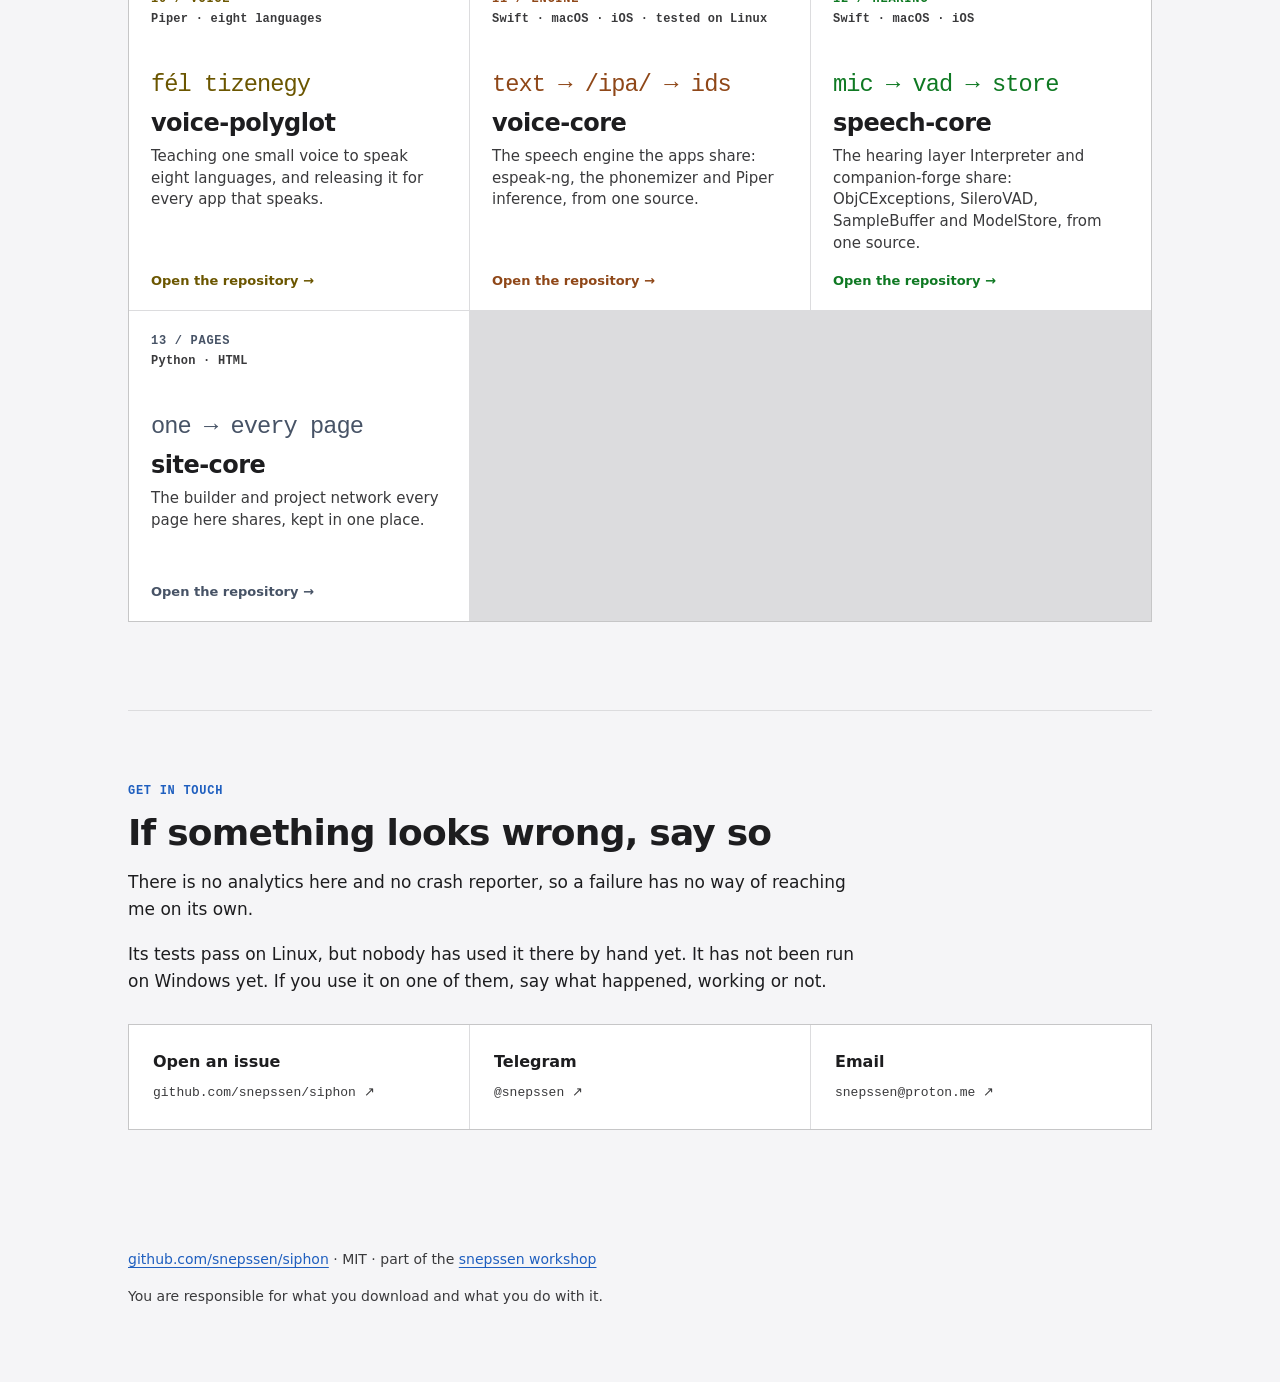
==== commit 6f7c4e8f: "Workshop pages: the paw on its own, the rosettes as a coat (from site-core)" ====
--- a/docs/index.html
+++ b/docs/index.html
@@ -23,66 +23,20 @@
 <body data-project="siphon">
 
 <span class="ecosystem-page-top" id="page-top" aria-hidden="true"></span>
-<span class="ecosystem-mark ecosystem-mark--piece" aria-hidden="true">
-        <svg class="ecosystem-mark__art" viewBox="-100 -100 200 200" focusable="false">
-          <defs>
-            <radialGradient id="piece-fur" cx="-22" cy="-30" r="150" gradientUnits="userSpaceOnUse">
-              <stop offset="0" stop-color="#8b8781"/>
-              <stop offset=".5" stop-color="#615e59"/>
-              <stop offset="1" stop-color="#33312e"/>
-            </radialGradient>
-            <filter id="piece-glow" x="-60%" y="-60%" width="220%" height="220%">
-              <feGaussianBlur stdDeviation="5" result="soft"/>
-              <feMerge><feMergeNode in="soft"/><feMergeNode in="SourceGraphic"/></feMerge>
-            </filter>
-            <filter id="piece-haze" x="-80%" y="-80%" width="260%" height="260%">
-              <feGaussianBlur stdDeviation="5"/>
-            </filter>
-            <clipPath id="piece-disc"><circle r="100"/></clipPath>
-          </defs>
-          <circle class="ecosystem-mark__fur" r="100" fill="url(#piece-fur)"/>
-          <g clip-path="url(#piece-disc)">
-            <g transform="translate(-56 -55) rotate(-20)"><ellipse class="ecosystem-mark__heart" rx="9.1" ry="7.2" filter="url(#piece-haze)"/><path class="ecosystem-mark__ring" stroke-width="5.9" d="M19.6,4.5L18.5,8.9L15.9,12.5L12.3,15.1L8.3,16.6L4.3,17.2"/><path class="ecosystem-mark__ring" stroke-width="5.8" d="M-1.5,17.5L-5.8,17.4L-10.3,16.4L-14.4,14.2L-17.6,10.5L-19.1,6.0"/><path class="ecosystem-mark__ring" stroke-width="5.9" d="M-17.7,-3.3L-16.1,-7.0L-14.2,-10.5L-11.9,-14.0L-8.9,-17.3L-5.0,-19.6"/><path class="ecosystem-mark__ring" stroke-width="7.0" d="M1.1,-20.4L5.6,-19.0L9.4,-16.3L12.3,-13.0L14.6,-9.5"/></g><g transform="translate(61 -47) rotate(25)"><ellipse class="ecosystem-mark__heart" rx="8.2" ry="6.5" filter="url(#piece-haze)"/><path class="ecosystem-mark__ring" stroke-width="6.7" d="M14.1,9.2L12.5,12.5L9.9,15.3L6.5,17.1L2.8,17.7L-0.9,17.1L-4.3,15.8L-7.2,14.0L-9.9,12.1L-12.5,10.1L-15.0,7.6"/><path class="ecosystem-mark__ring" stroke-width="7.8" d="M-17.8,2.7L-18.3,-1.5L-17.2,-5.6L-14.8,-9.0L-11.6,-11.5L-8.4,-13.3L-5.1,-14.9L-1.6,-16.2"/><path class="ecosystem-mark__ring" stroke-width="7.4" d="M4.4,-17.1L8.3,-16.2L11.7,-14.1L14.2,-10.9L15.4,-7.2L15.8,-3.4L15.7,0.1"/></g><g transform="translate(-60 54) rotate(14)"><ellipse class="ecosystem-mark__heart" rx="8.6" ry="6.8" filter="url(#piece-haze)"/><path class="ecosystem-mark__ring" stroke-width="7.1" d="M17.3,3.5L16.8,8.1L14.8,12.5L11.3,15.7L6.8,17.3"/><path class="ecosystem-mark__ring" stroke-width="6.5" d="M0.9,17.2L-2.7,16.4L-6.0,15.5L-9.4,14.3L-12.8,12.6L-15.9,10.1L-18.1,6.7"/><path class="ecosystem-mark__ring" stroke-width="5.6" d="M-19.2,0.8L-18.0,-3.7L-15.6,-7.5L-12.9,-10.6L-10.0,-13.3L-6.7,-16.0"/><path class="ecosystem-mark__ring" stroke-width="6.0" d="M-0.4,-18.9L4.0,-19.0L8.2,-17.5L11.5,-14.6L13.8,-11.0"/></g><g transform="translate(58 58) rotate(-30)"><ellipse class="ecosystem-mark__heart" rx="9.6" ry="7.6" filter="url(#piece-haze)"/><path class="ecosystem-mark__ring" stroke-width="8.5" d="M18.5,9.5L14.6,13.2L10.2,15.6L5.8,17.5L1.1,19.1"/><path class="ecosystem-mark__ring" stroke-width="6.8" d="M-7.3,19.7L-11.5,18.2L-15.1,15.3L-17.4,11.5L-18.6,7.3L-18.8,3.1L-18.4,-0.9"/><path class="ecosystem-mark__ring" stroke-width="7.7" d="M-17.3,-7.9L-15.7,-12.4L-13.0,-16.6L-8.9,-19.7L-4.0,-21.0L1.0,-20.4"/><path class="ecosystem-mark__ring" stroke-width="8.3" d="M9.1,-16.2L12.5,-13.6L15.7,-10.8L18.7,-7.3L20.8,-3.0L21.5,1.8L20.4,6.6"/></g>
-            <g class="ecosystem-mark__fine"><g transform="translate(4 -82) rotate(8)"><path class="ecosystem-mark__ring" stroke-width="3.9" d="M11.8,2.4L11.5,5.3L10.2,8.0L7.9,10.0L5.2,11.1L2.3,11.4L-0.4,11.1L-2.9,10.7L-5.5,10.0"/><path class="ecosystem-mark__ring" stroke-width="3.7" d="M-11.4,6.0L-12.5,3.2L-12.5,0.2L-11.6,-2.6L-10.1,-5.0L-8.5,-7.0L-6.7,-9.0L-4.7,-10.8"/><path class="ecosystem-mark__ring" stroke-width="5.1" d="M-1.2,-12.6L1.7,-12.8L4.5,-12.0L6.8,-10.3L8.5,-8.1L9.6,-5.8L10.5,-3.4L11.2,-1.0L11.7,1.6"/></g><g transform="translate(-87 1) rotate(70)"><path class="ecosystem-mark__ring" stroke-width="4.3" d="M9.8,4.2L9.2,6.5L7.9,8.6L6.1,10.2L3.7,11.1L1.3,11.2L-1.1,10.7L-3.2,9.8L-5.1,8.8"/><path class="ecosystem-mark__ring" stroke-width="4.8" d="M-9.8,5.2L-11.2,3.1L-11.9,0.5L-11.5,-2.2L-10.3,-4.5L-8.6,-6.4L-6.7,-7.8L-4.7,-9.0"/><path class="ecosystem-mark__ring" stroke-width="4.1" d="M-1.1,-10.7L1.3,-11.2L3.9,-11.1L6.3,-10.1L8.1,-8.3L9.3,-6.1L9.9,-3.7L10.1,-1.4L10.1,0.8L10.0,3.1"/></g><g transform="translate(89 7) rotate(-60)"><path class="ecosystem-mark__ring" stroke-width="4.7" d="M9.7,4.9L8.8,7.3L7.1,9.4L4.8,10.8L2.1,11.3L-0.5,10.9L-2.8,9.9L-4.9,8.8L-7.0,7.6L-8.9,6.1"/><path class="ecosystem-mark__ring" stroke-width="4.0" d="M-11.0,3.4L-11.8,1.0L-11.7,-1.5L-10.8,-3.8L-9.3,-5.7L-7.5,-7.2L-5.7,-8.4L-3.8,-9.5"/><path class="ecosystem-mark__ring" stroke-width="3.3" d="M1.3,-11.2L3.9,-11.1L6.4,-10.0L8.3,-8.1L9.4,-5.8L10.0,-3.4L10.1,-1.0L10.1,1.3L9.9,3.7"/></g><g transform="translate(-3 86) rotate(-10)"><path class="ecosystem-mark__ring" stroke-width="4.2" d="M13.3,4.4L11.9,7.2L9.6,9.3L6.9,10.7L4.2,11.4L1.5,11.9L-1.2,12.2L-4.0,12.2L-7.0,11.5L-9.7,10.0"/><path class="ecosystem-mark__ring" stroke-width="4.7" d="M-12.4,6.3L-12.9,3.3L-12.6,0.3L-11.9,-2.4L-10.9,-4.9L-9.8,-7.3L-8.4,-9.8L-6.3,-12.0"/><path class="ecosystem-mark__ring" stroke-width="4.1" d="M-2.4,-13.8L0.6,-13.9L3.3,-13.0L5.7,-11.4L7.6,-9.5L9.3,-7.6L10.8,-5.5L12.2,-3.3L13.3,-0.7L13.6,2.2L13.1,5.1"/></g><circle class="ecosystem-mark__spot" cx="-30" cy="-80" r="3.6"/><circle class="ecosystem-mark__spot" cx="34" cy="-78" r="3"/><circle class="ecosystem-mark__spot" cx="-84" cy="-30" r="3"/><circle class="ecosystem-mark__spot" cx="86" cy="-24" r="3.6"/><circle class="ecosystem-mark__spot" cx="-84" cy="32" r="3"/><circle class="ecosystem-mark__spot" cx="84" cy="34" r="3"/><circle class="ecosystem-mark__spot" cx="-28" cy="82" r="3.6"/><circle class="ecosystem-mark__spot" cx="30" cy="84" r="3"/><circle class="ecosystem-mark__spot" cx="-22" cy="-60" r="2.2"/><circle class="ecosystem-mark__spot" cx="24" cy="64" r="2.2"/></g>
-          </g>
-          <circle class="ecosystem-mark__rim" r="96.5"/>
-          <g class="ecosystem-mark__paw" filter="url(#piece-glow)" transform="translate(0 6) scale(.84)">
-            <path d="M0,8 C14,8 27,21 27,33 C27,43 18,47 10,45 C5,44 3,41 0,41 C-3,41 -5,44 -10,45 C-18,47 -27,43 -27,33 C-27,21 -14,8 0,8 Z"/>
-            <ellipse cx="-31" cy="-6" rx="8.5" ry="11" transform="rotate(-24 -31 -6)"/>
-            <ellipse cx="-11" cy="-23" rx="8.5" ry="12" transform="rotate(-8 -11 -23)"/>
-            <ellipse cx="11" cy="-23" rx="8.5" ry="12" transform="rotate(8 11 -23)"/>
-            <ellipse cx="31" cy="-6" rx="8.5" ry="11" transform="rotate(24 31 -6)"/>
-          </g>
-        </svg>
-      </span>
+<span class="ecosystem-coat" aria-hidden="true"></span>
 <nav class="ecosystem-rail" aria-label="Snepssen project network">
   <div class="ecosystem-progress" aria-hidden="true"><span></span></div>
   <div class="ecosystem-rail__inner">
     <a class="ecosystem-rail__home" href="#page-top">
       <span class="ecosystem-mark" aria-hidden="true">
-        <svg class="ecosystem-mark__art" viewBox="-100 -100 200 200" focusable="false">
+        <svg class="ecosystem-mark__art" viewBox="-50 -50 100 100" focusable="false">
           <defs>
-            <radialGradient id="rail-fur" cx="-22" cy="-30" r="150" gradientUnits="userSpaceOnUse">
-              <stop offset="0" stop-color="#8b8781"/>
-              <stop offset=".5" stop-color="#615e59"/>
-              <stop offset="1" stop-color="#33312e"/>
-            </radialGradient>
-            <filter id="rail-glow" x="-60%" y="-60%" width="220%" height="220%">
-              <feGaussianBlur stdDeviation="5" result="soft"/>
+            <filter id="ecosystem-glow" x="-60%" y="-60%" width="220%" height="220%">
+              <feGaussianBlur stdDeviation="4" result="soft"/>
               <feMerge><feMergeNode in="soft"/><feMergeNode in="SourceGraphic"/></feMerge>
             </filter>
-            <filter id="rail-haze" x="-80%" y="-80%" width="260%" height="260%">
-              <feGaussianBlur stdDeviation="5"/>
-            </filter>
-            <clipPath id="rail-disc"><circle r="100"/></clipPath>
           </defs>
-          <circle class="ecosystem-mark__fur" r="100" fill="url(#rail-fur)"/>
-          <g clip-path="url(#rail-disc)">
-            <g transform="translate(-56 -55) rotate(-20)"><ellipse class="ecosystem-mark__heart" rx="9.1" ry="7.2" filter="url(#rail-haze)"/><path class="ecosystem-mark__ring" stroke-width="5.9" d="M19.6,4.5L18.5,8.9L15.9,12.5L12.3,15.1L8.3,16.6L4.3,17.2"/><path class="ecosystem-mark__ring" stroke-width="5.8" d="M-1.5,17.5L-5.8,17.4L-10.3,16.4L-14.4,14.2L-17.6,10.5L-19.1,6.0"/><path class="ecosystem-mark__ring" stroke-width="5.9" d="M-17.7,-3.3L-16.1,-7.0L-14.2,-10.5L-11.9,-14.0L-8.9,-17.3L-5.0,-19.6"/><path class="ecosystem-mark__ring" stroke-width="7.0" d="M1.1,-20.4L5.6,-19.0L9.4,-16.3L12.3,-13.0L14.6,-9.5"/></g><g transform="translate(61 -47) rotate(25)"><ellipse class="ecosystem-mark__heart" rx="8.2" ry="6.5" filter="url(#rail-haze)"/><path class="ecosystem-mark__ring" stroke-width="6.7" d="M14.1,9.2L12.5,12.5L9.9,15.3L6.5,17.1L2.8,17.7L-0.9,17.1L-4.3,15.8L-7.2,14.0L-9.9,12.1L-12.5,10.1L-15.0,7.6"/><path class="ecosystem-mark__ring" stroke-width="7.8" d="M-17.8,2.7L-18.3,-1.5L-17.2,-5.6L-14.8,-9.0L-11.6,-11.5L-8.4,-13.3L-5.1,-14.9L-1.6,-16.2"/><path class="ecosystem-mark__ring" stroke-width="7.4" d="M4.4,-17.1L8.3,-16.2L11.7,-14.1L14.2,-10.9L15.4,-7.2L15.8,-3.4L15.7,0.1"/></g><g transform="translate(-60 54) rotate(14)"><ellipse class="ecosystem-mark__heart" rx="8.6" ry="6.8" filter="url(#rail-haze)"/><path class="ecosystem-mark__ring" stroke-width="7.1" d="M17.3,3.5L16.8,8.1L14.8,12.5L11.3,15.7L6.8,17.3"/><path class="ecosystem-mark__ring" stroke-width="6.5" d="M0.9,17.2L-2.7,16.4L-6.0,15.5L-9.4,14.3L-12.8,12.6L-15.9,10.1L-18.1,6.7"/><path class="ecosystem-mark__ring" stroke-width="5.6" d="M-19.2,0.8L-18.0,-3.7L-15.6,-7.5L-12.9,-10.6L-10.0,-13.3L-6.7,-16.0"/><path class="ecosystem-mark__ring" stroke-width="6.0" d="M-0.4,-18.9L4.0,-19.0L8.2,-17.5L11.5,-14.6L13.8,-11.0"/></g><g transform="translate(58 58) rotate(-30)"><ellipse class="ecosystem-mark__heart" rx="9.6" ry="7.6" filter="url(#rail-haze)"/><path class="ecosystem-mark__ring" stroke-width="8.5" d="M18.5,9.5L14.6,13.2L10.2,15.6L5.8,17.5L1.1,19.1"/><path class="ecosystem-mark__ring" stroke-width="6.8" d="M-7.3,19.7L-11.5,18.2L-15.1,15.3L-17.4,11.5L-18.6,7.3L-18.8,3.1L-18.4,-0.9"/><path class="ecosystem-mark__ring" stroke-width="7.7" d="M-17.3,-7.9L-15.7,-12.4L-13.0,-16.6L-8.9,-19.7L-4.0,-21.0L1.0,-20.4"/><path class="ecosystem-mark__ring" stroke-width="8.3" d="M9.1,-16.2L12.5,-13.6L15.7,-10.8L18.7,-7.3L20.8,-3.0L21.5,1.8L20.4,6.6"/></g>
-            <g class="ecosystem-mark__fine"><g transform="translate(4 -82) rotate(8)"><path class="ecosystem-mark__ring" stroke-width="3.9" d="M11.8,2.4L11.5,5.3L10.2,8.0L7.9,10.0L5.2,11.1L2.3,11.4L-0.4,11.1L-2.9,10.7L-5.5,10.0"/><path class="ecosystem-mark__ring" stroke-width="3.7" d="M-11.4,6.0L-12.5,3.2L-12.5,0.2L-11.6,-2.6L-10.1,-5.0L-8.5,-7.0L-6.7,-9.0L-4.7,-10.8"/><path class="ecosystem-mark__ring" stroke-width="5.1" d="M-1.2,-12.6L1.7,-12.8L4.5,-12.0L6.8,-10.3L8.5,-8.1L9.6,-5.8L10.5,-3.4L11.2,-1.0L11.7,1.6"/></g><g transform="translate(-87 1) rotate(70)"><path class="ecosystem-mark__ring" stroke-width="4.3" d="M9.8,4.2L9.2,6.5L7.9,8.6L6.1,10.2L3.7,11.1L1.3,11.2L-1.1,10.7L-3.2,9.8L-5.1,8.8"/><path class="ecosystem-mark__ring" stroke-width="4.8" d="M-9.8,5.2L-11.2,3.1L-11.9,0.5L-11.5,-2.2L-10.3,-4.5L-8.6,-6.4L-6.7,-7.8L-4.7,-9.0"/><path class="ecosystem-mark__ring" stroke-width="4.1" d="M-1.1,-10.7L1.3,-11.2L3.9,-11.1L6.3,-10.1L8.1,-8.3L9.3,-6.1L9.9,-3.7L10.1,-1.4L10.1,0.8L10.0,3.1"/></g><g transform="translate(89 7) rotate(-60)"><path class="ecosystem-mark__ring" stroke-width="4.7" d="M9.7,4.9L8.8,7.3L7.1,9.4L4.8,10.8L2.1,11.3L-0.5,10.9L-2.8,9.9L-4.9,8.8L-7.0,7.6L-8.9,6.1"/><path class="ecosystem-mark__ring" stroke-width="4.0" d="M-11.0,3.4L-11.8,1.0L-11.7,-1.5L-10.8,-3.8L-9.3,-5.7L-7.5,-7.2L-5.7,-8.4L-3.8,-9.5"/><path class="ecosystem-mark__ring" stroke-width="3.3" d="M1.3,-11.2L3.9,-11.1L6.4,-10.0L8.3,-8.1L9.4,-5.8L10.0,-3.4L10.1,-1.0L10.1,1.3L9.9,3.7"/></g><g transform="translate(-3 86) rotate(-10)"><path class="ecosystem-mark__ring" stroke-width="4.2" d="M13.3,4.4L11.9,7.2L9.6,9.3L6.9,10.7L4.2,11.4L1.5,11.9L-1.2,12.2L-4.0,12.2L-7.0,11.5L-9.7,10.0"/><path class="ecosystem-mark__ring" stroke-width="4.7" d="M-12.4,6.3L-12.9,3.3L-12.6,0.3L-11.9,-2.4L-10.9,-4.9L-9.8,-7.3L-8.4,-9.8L-6.3,-12.0"/><path class="ecosystem-mark__ring" stroke-width="4.1" d="M-2.4,-13.8L0.6,-13.9L3.3,-13.0L5.7,-11.4L7.6,-9.5L9.3,-7.6L10.8,-5.5L12.2,-3.3L13.3,-0.7L13.6,2.2L13.1,5.1"/></g><circle class="ecosystem-mark__spot" cx="-30" cy="-80" r="3.6"/><circle class="ecosystem-mark__spot" cx="34" cy="-78" r="3"/><circle class="ecosystem-mark__spot" cx="-84" cy="-30" r="3"/><circle class="ecosystem-mark__spot" cx="86" cy="-24" r="3.6"/><circle class="ecosystem-mark__spot" cx="-84" cy="32" r="3"/><circle class="ecosystem-mark__spot" cx="84" cy="34" r="3"/><circle class="ecosystem-mark__spot" cx="-28" cy="82" r="3.6"/><circle class="ecosystem-mark__spot" cx="30" cy="84" r="3"/><circle class="ecosystem-mark__spot" cx="-22" cy="-60" r="2.2"/><circle class="ecosystem-mark__spot" cx="24" cy="64" r="2.2"/></g>
-          </g>
-          <circle class="ecosystem-mark__rim" r="96.5"/>
-          <g class="ecosystem-mark__paw" filter="url(#rail-glow)" transform="translate(0 6) scale(.84)">
+          <g class="ecosystem-mark__paw" filter="url(#ecosystem-glow)" transform="translate(0 -3)">
             <path d="M0,8 C14,8 27,21 27,33 C27,43 18,47 10,45 C5,44 3,41 0,41 C-3,41 -5,44 -10,45 C-18,47 -27,43 -27,33 C-27,21 -14,8 0,8 Z"/>
             <ellipse cx="-31" cy="-6" rx="8.5" ry="11" transform="rotate(-24 -31 -6)"/>
             <ellipse cx="-11" cy="-23" rx="8.5" ry="12" transform="rotate(-8 -11 -23)"/>
--- a/docs/ecosystem.css
+++ b/docs/ecosystem.css
@@ -64,6 +64,7 @@
    text, eyebrows and card glyphs. */
 @media (prefers-color-scheme: light) {
   :root:not([data-theme="dark"]) {
+    --eco-coat: 0.06;
     color-scheme: light;
     --eco-gateway: #723cff;
     --eco-voice: #955b00;
@@ -101,6 +102,7 @@
   }
 }
 :root[data-theme="light"] {
+  --eco-coat: 0.06;
   color-scheme: light;
   --eco-gateway: #723cff;
   --eco-voice: #955b00;
@@ -482,60 +484,39 @@
 }
 
 /* ---------------------------------------------------------- the snow leopard */
-/* The paw, the rim and the rosettes' hearts glow in --eco-glow: the page's own
-   accent on a project page, and on the hub an ease through every accent. */
+/* The paw in the bar glows in --eco-glow: the page's own accent on a project
+   page, and on the hub an ease through every accent. */
 .ecosystem-mark {
   position: relative;
   display: block;
   flex: 0 0 auto;
-  width: 32px;
-  height: 32px;
-  border-radius: 50%;
-  box-shadow: 0 0 0 1px rgba(255, 255, 255, 0.08), 0 0 14px -4px var(--eco-glow);
+  width: 30px;
+  height: 30px;
 }
 .ecosystem-mark__art { display: block; width: 100%; height: 100%; overflow: visible; }
-.ecosystem-mark__ring {
-  fill: none;
-  stroke: #1b1a18;
-  stroke-opacity: 0.9;
-  stroke-linecap: round;
-  stroke-linejoin: round;
-}
-.ecosystem-mark__spot { fill: #1b1a18; opacity: 0.85; }
-.ecosystem-mark__heart { fill: var(--eco-glow); opacity: 0.3; }
-.ecosystem-mark__rim { fill: none; stroke: var(--eco-glow); stroke-width: 2; opacity: 0.5; }
 .ecosystem-mark__paw { fill: var(--eco-glow); animation: ecosystem-breathe 7s ease-in-out infinite; }
-/* At 32px the fine spots are noise and the paw wants a little more room. */
-.ecosystem-mark:not(.ecosystem-mark--piece) .ecosystem-mark__fine { display: none; }
-.ecosystem-mark:not(.ecosystem-mark--piece) .ecosystem-mark__paw { transform: translate(0, 6px) scale(1.02); }
-@keyframes ecosystem-breathe { 0%, 100% { opacity: 0.82; } 50% { opacity: 1; } }
+@keyframes ecosystem-breathe { 0%, 100% { opacity: 0.8; } 50% { opacity: 1; } }
 @media (prefers-reduced-motion: reduce) { .ecosystem-mark__paw { animation: none; } }
-.ecosystem-mark--piece {
+
+/* The coat: a few dark rosettes on the page itself, near the top, fading out
+   before the reading starts. Tone on tone, so it is felt more than seen. */
+.ecosystem-coat {
   position: absolute;
   z-index: -1;
-  top: calc(var(--eco-bar) + 48px);
-  right: max(28px, calc((100% - var(--eco-frame)) / 2));
-  width: 196px;
-  height: 196px;
+  top: 0;
+  left: 0;
+  right: 0;
+  height: 620px;
   pointer-events: none;
-  box-shadow: 0 0 0 1px rgba(255, 255, 255, 0.06), 0 18px 40px rgba(0, 0, 0, 0.18),
-              0 0 60px -18px var(--eco-glow);
+  opacity: var(--eco-coat, 0.5);
+  background: url("data:image/svg+xml,%3Csvg xmlns='http://www.w3.org/2000/svg' width='360' height='300' viewBox='0 0 360 300'%3E%3Cg fill='none' stroke='%23000' stroke-linecap='round' stroke-linejoin='round'%3E%3Cg transform='translate%2862 58%29 rotate%28-20%29'%3E%3Cpath stroke-width='7.3' d='M19.5 6.4L17.3 10.5L14.8 14.5L11.7 18.4L7.6 21.6L2.6 23.5'/%3E%3Cpath stroke-width='8.8' d='M-7.8 21.5L-11.7 18.3L-14.7 14.6L-17.1 10.8L-19.3 6.8L-21.2 2.5'/%3E%3Cpath stroke-width='6.9' d='M-21.4 -10.3L-18.6 -14.5L-14.7 -17.5L-10.3 -19.2L-5.8 -20.0L-1.4 -20.2L2.8 -20.2'/%3E%3Cpath stroke-width='6.9' d='M11.9 -18.8L17.0 -16.1L20.7 -11.6L22.4 -6.0L22.1 -0.3'/%3E%3C/g%3E%3Cg transform='translate%28196 40%29 rotate%2825%29'%3E%3Cpath stroke-width='7.3' d='M16.1 10.2L13.7 13.8L10.1 16.3L6.0 17.4L1.9 17.3L-1.9 16.6L-5.5 15.6L-9.1 14.4L-12.7 12.7L-15.9 10.0'/%3E%3Cpath stroke-width='5.9' d='M-19.2 1.2L-18.3 -2.8L-16.5 -6.4L-14.1 -9.3L-11.5 -11.9L-8.9 -14.3L-5.8 -16.6L-2.2 -18.4L1.8 -19.1'/%3E%3Cpath stroke-width='6.9' d='M7.3 -17.9L11.1 -15.1L13.7 -11.2L15.2 -7.2L16.3 -3.2L17.1 0.9'/%3E%3C/g%3E%3Cg transform='translate%28300 96%29 rotate%28-35%29'%3E%3Cpath stroke-width='9.1' d='M22.3 0.9L20.4 5.8L17.5 9.9L14.2 13.2L10.7 16.2L6.9 19.0'/%3E%3Cpath stroke-width='8.5' d='M0.2 21.9L-5.3 22.0L-10.5 19.9L-14.4 16.1L-16.9 11.4L-18.3 6.6'/%3E%3Cpath stroke-width='8.5' d='M-19.6 -0.1L-20.0 -5.1L-19.2 -10.3L-16.7 -15.2L-12.5 -18.8L-7.3 -20.5'/%3E%3Cpath stroke-width='7.2' d='M-1.1 -20.3L3.5 -19.2L7.9 -17.7L12.3 -15.9L16.6 -13.2L20.2 -9.4'/%3E%3C/g%3E%3Cg transform='translate%28118 150%29 rotate%2810%29'%3E%3Cpath stroke-width='6.6' d='M15.5 13.0L11.6 15.5L7.3 16.8L3.2 17.3L-0.9 17.5'/%3E%3Cpath stroke-width='8.0' d='M-11.8 15.8L-16.3 12.4L-18.9 7.4L-19.1 1.8'/%3E%3Cpath stroke-width='8.3' d='M-15.7 -7.6L-13.6 -11.5L-10.8 -15.4L-7.0 -18.6L-2.2 -20.4'/%3E%3Cpath stroke-width='8.6' d='M7.5 -17.9L11.0 -14.6L13.7 -10.9L16.1 -7.2L18.2 -3.1'/%3E%3C/g%3E%3Cg transform='translate%28236 182%29 rotate%2840%29'%3E%3Cpath stroke-width='8.4' d='M18.6 12.5L15.9 17.5L11.7 21.7L6.3 24.0L0.4 24.0L-5.1 22.2L-9.7 19.3'/%3E%3Cpath stroke-width='9.2' d='M-14.4 15.5L-18.0 12.2L-21.3 8.2L-23.8 3.3L-24.7 -2.3'/%3E%3Cpath stroke-width='7.9' d='M-22.0 -10.3L-18.4 -14.3L-14.0 -17.1L-9.6 -19.0L-5.2 -20.6L-0.5 -21.9L4.5 -22.6'/%3E%3Cpath stroke-width='8.1' d='M17.1 -17.9L20.3 -13.2L21.7 -7.8L21.7 -2.5L21.1 2.5'/%3E%3C/g%3E%3Cg transform='translate%2852 238%29 rotate%28-50%29'%3E%3Cpath stroke-width='5.3' d='M13.5 10.7L11.2 14.1L7.9 16.6L3.9 17.7L-0.1 17.3L-3.8 16.0L-7.0 14.1'/%3E%3Cpath stroke-width='5.6' d='M-13.6 9.1L-16.0 6.3L-17.8 2.8L-18.3 -1.1L-17.5 -4.9L-15.4 -8.3L-12.6 -10.8L-9.6 -12.7L-6.5 -14.2L-3.4 -15.6'/%3E%3Cpath stroke-width='6.3' d='M1.8 -17.0L5.6 -16.9L9.4 -15.7L12.5 -13.2L14.6 -9.9L15.6 -6.1L15.8 -2.5L15.6 1.0L15.2 4.4'/%3E%3C/g%3E%3Cg transform='translate%28318 250%29 rotate%2815%29'%3E%3Cpath stroke-width='5.9' d='M15.0 2.0L13.8 5.1L12.4 8.1L10.7 11.1L8.4 13.9L5.4 16.1L1.7 17.2'/%3E%3Cpath stroke-width='5.5' d='M-6.4 14.7L-9.2 12.1L-11.4 9.3L-13.4 6.5L-15.2 3.3L-16.4 -0.4L-16.5 -4.4'/%3E%3Cpath stroke-width='6.9' d='M-14.3 -9.4L-11.4 -11.9L-8.0 -13.5L-4.5 -14.3L-1.2 -14.7L2.2 -14.9L5.8 -14.7L9.4 -13.7L12.7 -11.6L15.0 -8.5'/%3E%3C/g%3E%3Cg transform='translate%28170 262%29 rotate%28-5%29'%3E%3Cpath stroke-width='5.6' d='M14.6 3.2L13.1 6.0L11.0 8.3L8.5 10.0L6.1 11.4L3.5 12.6L0.8 13.6L-2.3 14.2L-5.5 13.9L-8.5 12.5'/%3E%3Cpath stroke-width='6.4' d='M-12.6 5.6L-12.9 2.6L-12.9 -0.3L-12.7 -3.2L-12.2 -6.1L-11.1 -9.1L-9.2 -11.8'/%3E%3Cpath stroke-width='4.8' d='M-4.7 -14.2L-1.1 -14.4L2.1 -13.5L5.0 -12.0L7.6 -10.4L10.1 -8.6L12.5 -6.3'/%3E%3C/g%3E%3C/g%3E%3Cg fill='%23000'%3E%3Ccircle cx='130' cy='70' r='3.2'/%3E%3Ccircle cx='262' cy='128' r='2.6'/%3E%3Ccircle cx='30' cy='140' r='2.8'/%3E%3Ccircle cx='186' cy='112' r='2.2'/%3E%3Ccircle cx='90' cy='284' r='2.6'/%3E%3Ccircle cx='280' cy='30' r='2.4'/%3E%3Ccircle cx='338' cy='178' r='2.8'/%3E%3Ccircle cx='210' cy='232' r='2.2'/%3E%3C/g%3E%3C/svg%3E") 0 0 / 360px 300px repeat;
+  -webkit-mask-image: linear-gradient(to bottom, #000 0, rgba(0, 0, 0, 0.6) 45%, transparent 100%);
+  mask-image: linear-gradient(to bottom, #000 0, rgba(0, 0, 0, 0.6) 45%, transparent 100%);
 }
 
 header.mast, header#top {
   border-bottom: 0;
   padding: 36px 0 8px;
-}
-@media (min-width: 900px) {
-  /* header#top, with the id: the rule above names the id, and an id beats
-     any number of classes, so the room for the mark never applied before. */
-  body:not([data-project="tools-core"]) header#top.mast {
-    min-height: 260px;
-    padding-right: 244px;
-    display: flex;
-    flex-direction: column;
-    justify-content: center;
-  }
 }
 
 /* ------------------------------------------------------------- the folds */
@@ -725,17 +706,10 @@
 
 /* ------------------------------------------------- tools-core, same system */
 body[data-project="tools-core"]::before { content: none; display: none; }
-body[data-project="tools-core"] .ecosystem-mark--piece {
-  top: calc(var(--eco-bar) + 28px);
-  right: 50%;
-  width: 148px;
-  height: 148px;
-  transform: translateX(50%);
-}
 /* header#top sets padding with an id, which beats a class. Repeat the id. */
 body[data-project="tools-core"] header#top.hero {
   min-height: 0;
-  padding: 208px 0 56px;
+  padding: 72px 0 56px;
   border-bottom: 1px solid var(--line);
 }
 body[data-project="tools-core"] .hero-grid {
@@ -850,7 +824,6 @@
 }
 
 @media (max-width: 900px) {
-  .ecosystem-mark--piece { display: none; }
   body[data-project="tools-core"] header#top.hero { padding: 28px 0 40px; }
   .ecosystem-more__head,
   body[data-project="tools-core"] .hero-grid,
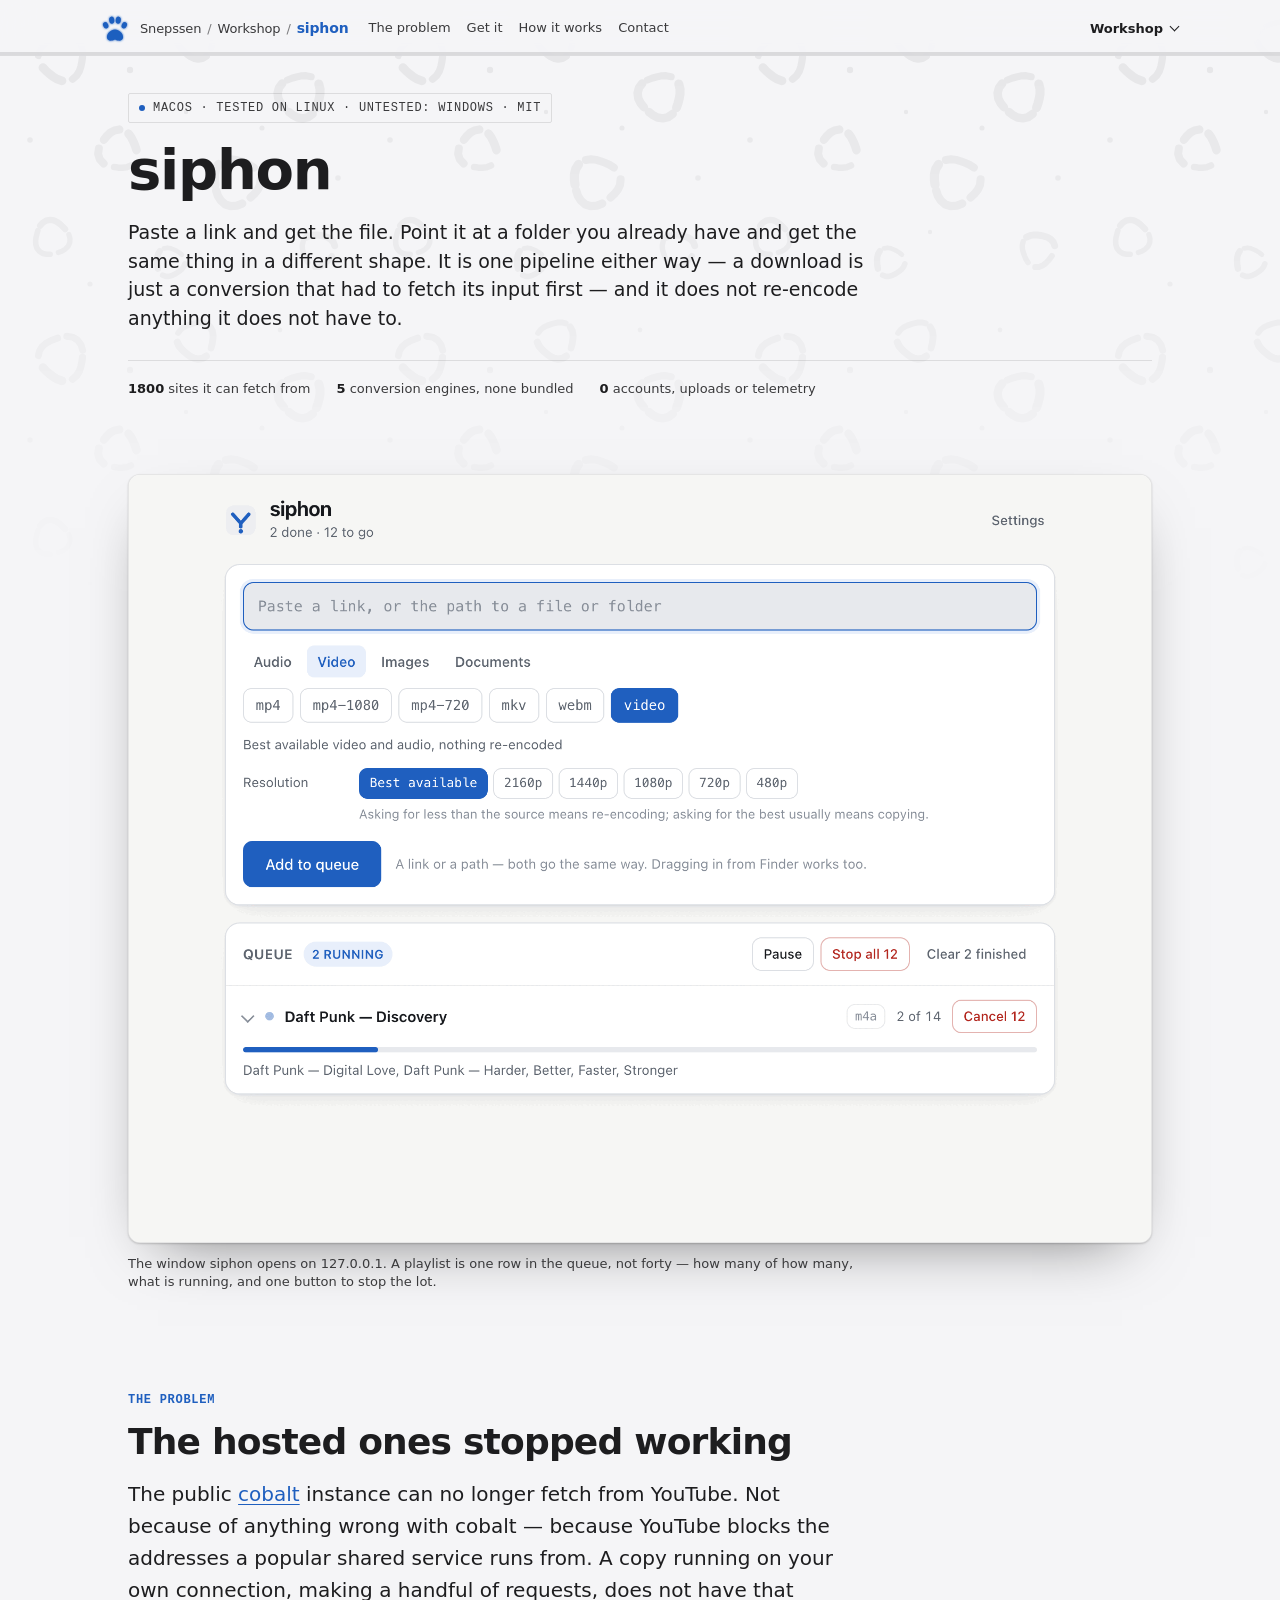
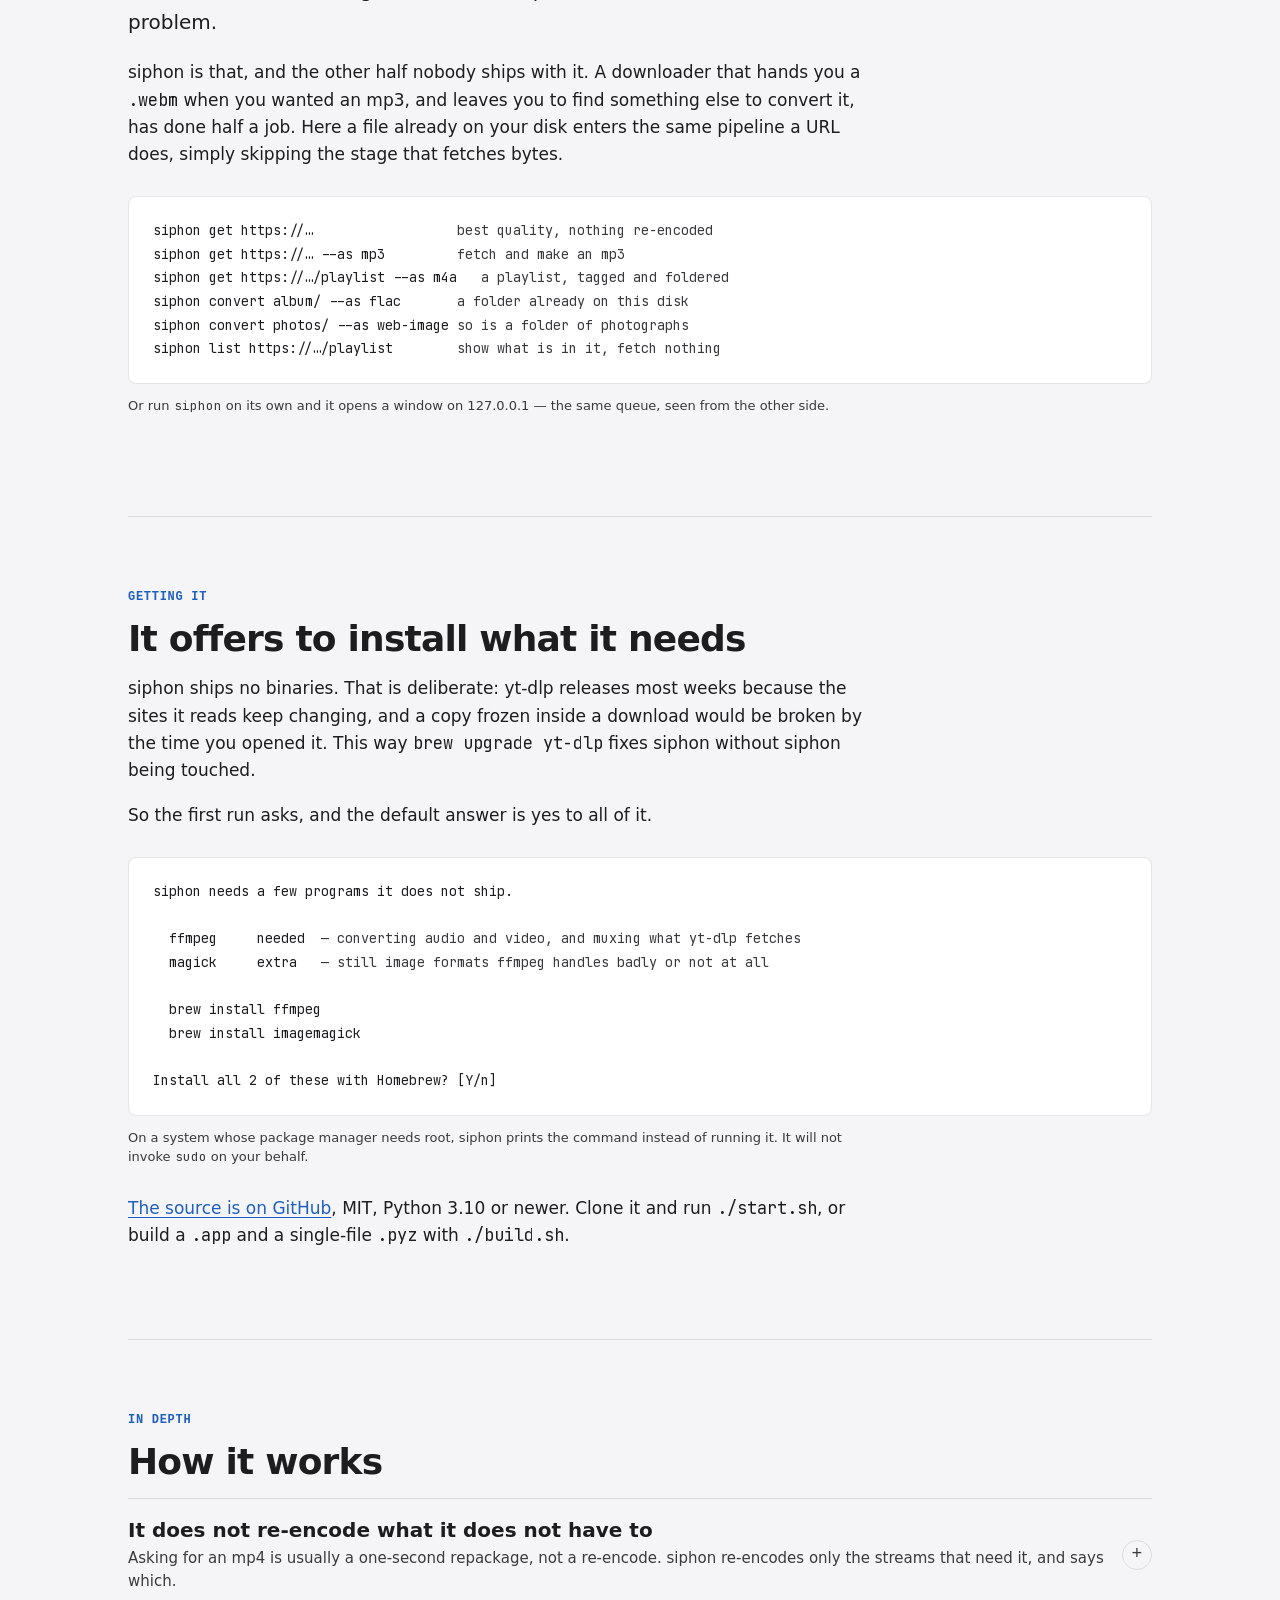
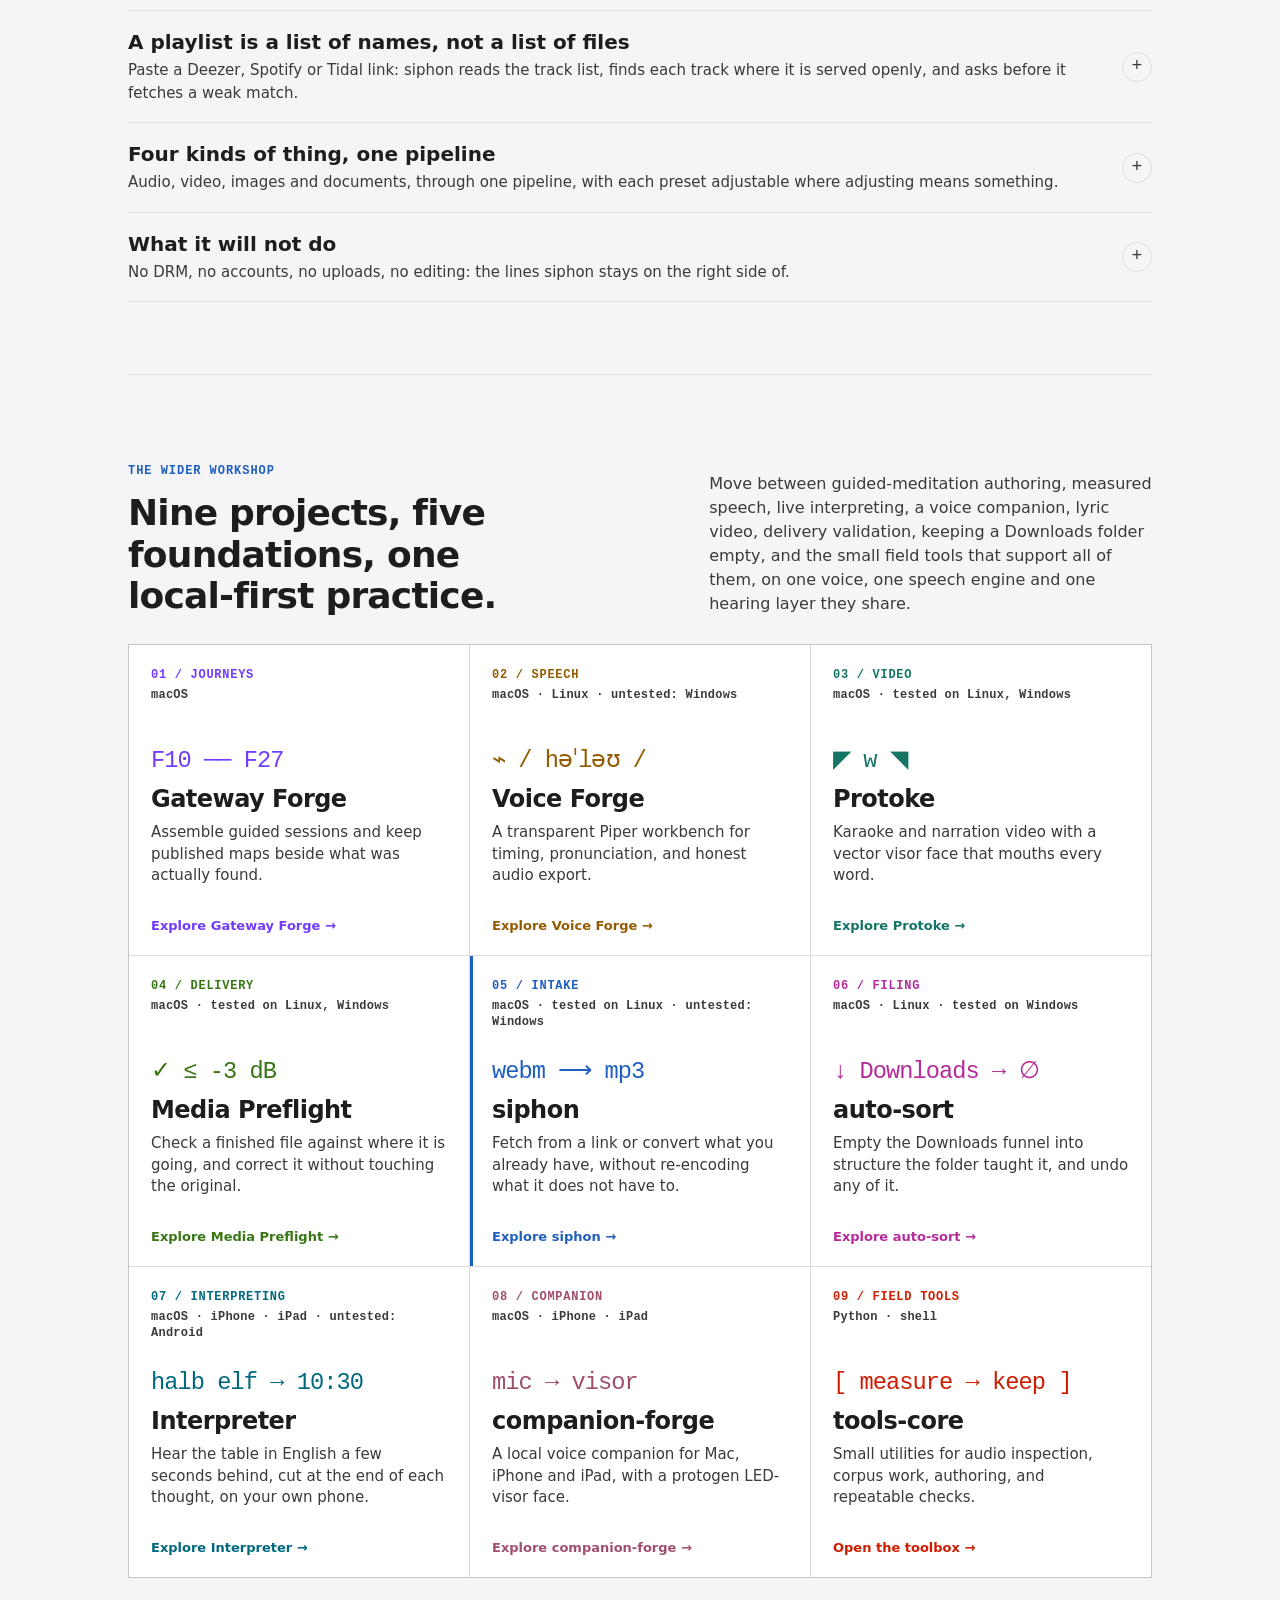
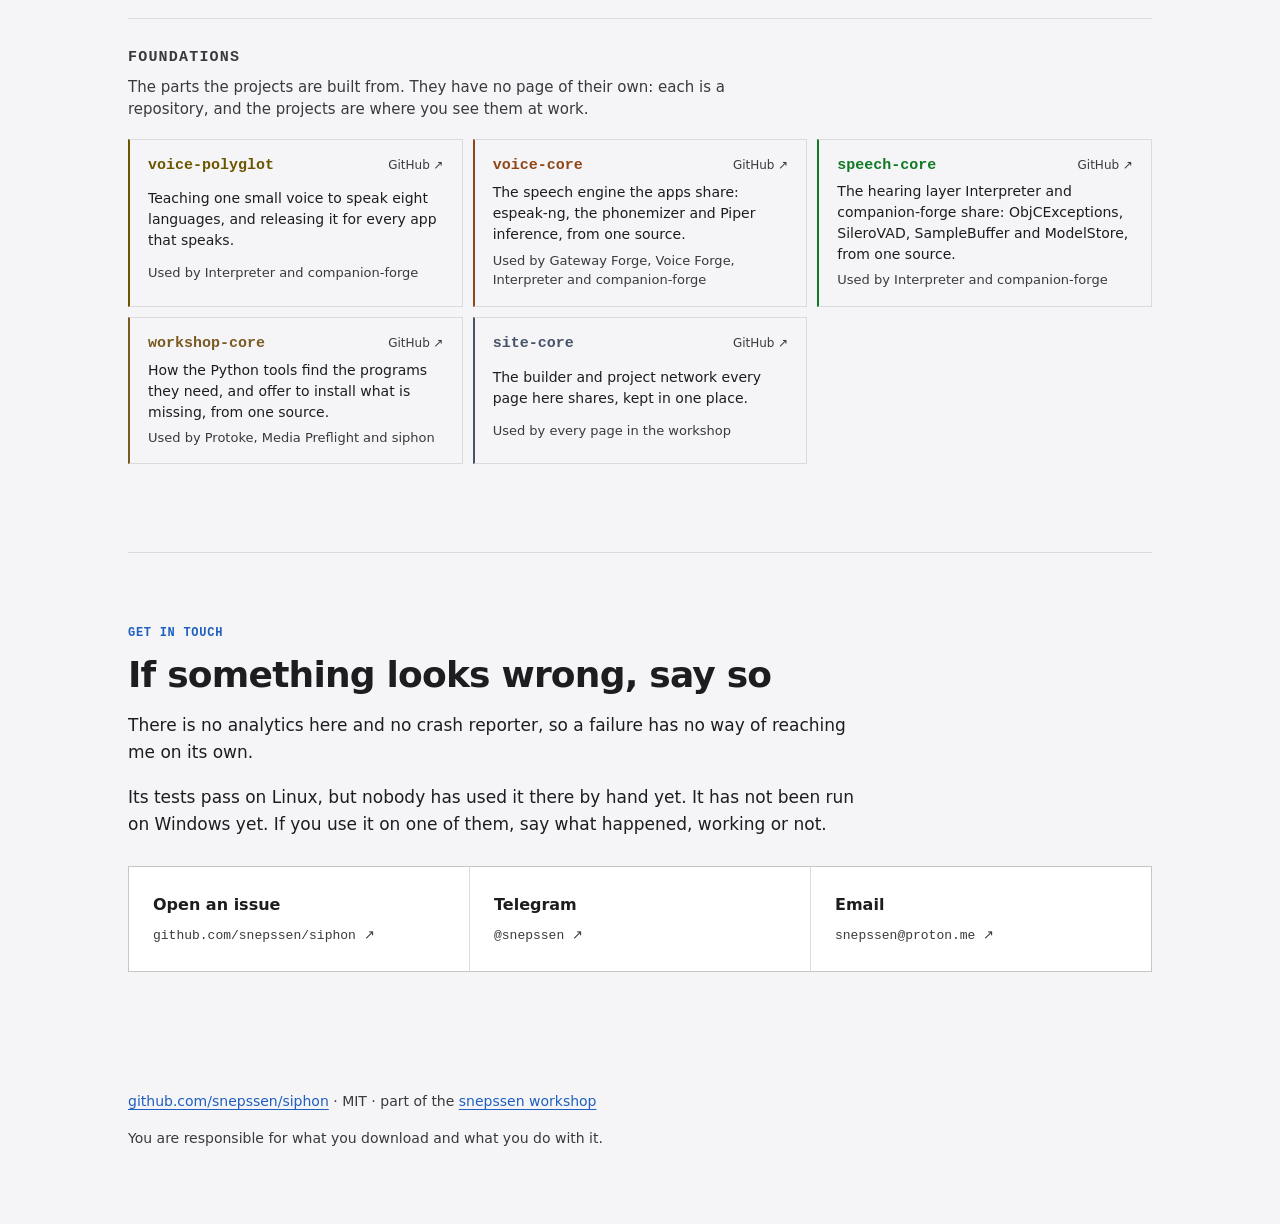
==== commit 63d7c227: "Workshop pages: projects and foundations listed apart (from site-core)" ====
--- a/docs/index.html
+++ b/docs/index.html
@@ -82,6 +82,7 @@
       <a data-project="voice-polyglot" style="--project-accent: var(--eco-polyglot)" href="https://github.com/snepssen/voice-polyglot">voice-polyglot</a>
       <a data-project="voice-core" style="--project-accent: var(--eco-voicecore)" href="https://github.com/snepssen/voice-core">voice-core</a>
       <a data-project="speech-core" style="--project-accent: var(--eco-speechcore)" href="https://github.com/snepssen/speech-core">speech-core</a>
+      <a data-project="workshop-core" style="--project-accent: var(--eco-workshopcore)" href="https://github.com/snepssen/workshop-core">workshop-core</a>
       <a data-project="site-core" style="--project-accent: var(--eco-sitecore)" href="https://github.com/snepssen/site-core">site-core</a>
     </div>
   </div>
@@ -224,7 +225,7 @@
   <div class="ecosystem-more__head">
     <div>
       <p class="ecosystem-kicker">The wider workshop</p>
-      <h2 id="ecosystem-heading">Thirteen pieces, one local-first practice.</h2>
+      <h2 id="ecosystem-heading">Nine projects, five foundations, one local-first practice.</h2>
     </div>
     <p class="ecosystem-more__intro">Move between guided-meditation authoring, measured speech, live interpreting, a voice companion, lyric video, delivery validation, keeping a Downloads folder empty, and the small field tools that support all of them, on one voice, one speech engine and one hearing layer they share.</p>
   </div>
@@ -292,34 +293,39 @@
       <p>Small utilities for audio inspection, corpus work, authoring, and repeatable checks.</p>
       <span class="ecosystem-card__go">Open the toolbox →</span>
     </a>
-    <a class="ecosystem-card" data-project="voice-polyglot" style="--card-accent: var(--eco-polyglot)" href="https://github.com/snepssen/voice-polyglot">
-      <div class="ecosystem-card__index"><span>10 / VOICE</span><span>Piper · eight languages</span></div>
-      <div class="ecosystem-card__glyph" aria-hidden="true">fél tizenegy</div>
-      <h3>voice-polyglot</h3>
-      <p>Teaching one small voice to speak eight languages, and releasing it for every app that speaks.</p>
-      <span class="ecosystem-card__go">Open the repository →</span>
-    </a>
-    <a class="ecosystem-card" data-project="voice-core" style="--card-accent: var(--eco-voicecore)" href="https://github.com/snepssen/voice-core">
-      <div class="ecosystem-card__index"><span>11 / ENGINE</span><span>Swift · macOS · iOS · tested on Linux</span></div>
-      <div class="ecosystem-card__glyph" aria-hidden="true">text → /ipa/ → ids</div>
-      <h3>voice-core</h3>
-      <p>The speech engine the apps share: espeak-ng, the phonemizer and Piper inference, from one source.</p>
-      <span class="ecosystem-card__go">Open the repository →</span>
-    </a>
-    <a class="ecosystem-card" data-project="speech-core" style="--card-accent: var(--eco-speechcore)" href="https://github.com/snepssen/speech-core">
-      <div class="ecosystem-card__index"><span>12 / HEARING</span><span>Swift · macOS · iOS</span></div>
-      <div class="ecosystem-card__glyph" aria-hidden="true">mic → vad → store</div>
-      <h3>speech-core</h3>
-      <p>The hearing layer Interpreter and companion-forge share: ObjCExceptions, SileroVAD, SampleBuffer and ModelStore, from one source.</p>
-      <span class="ecosystem-card__go">Open the repository →</span>
-    </a>
-    <a class="ecosystem-card" data-project="site-core" style="--card-accent: var(--eco-sitecore)" href="https://github.com/snepssen/site-core">
-      <div class="ecosystem-card__index"><span>13 / PAGES</span><span>Python · HTML</span></div>
-      <div class="ecosystem-card__glyph" aria-hidden="true">one → every page</div>
-      <h3>site-core</h3>
-      <p>The builder and project network every page here shares, kept in one place.</p>
-      <span class="ecosystem-card__go">Open the repository →</span>
-    </a>
+  </div>
+  <div class="ecosystem-foundations">
+    <div class="ecosystem-foundations__head">
+      <p class="ecosystem-kicker">Foundations</p>
+      <p>The parts the projects are built from. They have no page of their own: each is a repository, and the projects are where you see them at work.</p>
+    </div>
+    <ul>
+      <li><a class="ecosystem-foundation" data-project="voice-polyglot" style="--card-accent: var(--eco-polyglot)" href="https://github.com/snepssen/voice-polyglot">
+        <span class="ecosystem-foundation__name">voice-polyglot<span class="ecosystem-foundation__out" aria-label="on GitHub">GitHub ↗</span></span>
+        <span class="ecosystem-foundation__what">Teaching one small voice to speak eight languages, and releasing it for every app that speaks.</span>
+        <span class="ecosystem-foundation__used">Used by Interpreter and companion-forge</span>
+      </a></li>
+      <li><a class="ecosystem-foundation" data-project="voice-core" style="--card-accent: var(--eco-voicecore)" href="https://github.com/snepssen/voice-core">
+        <span class="ecosystem-foundation__name">voice-core<span class="ecosystem-foundation__out" aria-label="on GitHub">GitHub ↗</span></span>
+        <span class="ecosystem-foundation__what">The speech engine the apps share: espeak-ng, the phonemizer and Piper inference, from one source.</span>
+        <span class="ecosystem-foundation__used">Used by Gateway Forge, Voice Forge, Interpreter and companion-forge</span>
+      </a></li>
+      <li><a class="ecosystem-foundation" data-project="speech-core" style="--card-accent: var(--eco-speechcore)" href="https://github.com/snepssen/speech-core">
+        <span class="ecosystem-foundation__name">speech-core<span class="ecosystem-foundation__out" aria-label="on GitHub">GitHub ↗</span></span>
+        <span class="ecosystem-foundation__what">The hearing layer Interpreter and companion-forge share: ObjCExceptions, SileroVAD, SampleBuffer and ModelStore, from one source.</span>
+        <span class="ecosystem-foundation__used">Used by Interpreter and companion-forge</span>
+      </a></li>
+      <li><a class="ecosystem-foundation" data-project="workshop-core" style="--card-accent: var(--eco-workshopcore)" href="https://github.com/snepssen/workshop-core">
+        <span class="ecosystem-foundation__name">workshop-core<span class="ecosystem-foundation__out" aria-label="on GitHub">GitHub ↗</span></span>
+        <span class="ecosystem-foundation__what">How the Python tools find the programs they need, and offer to install what is missing, from one source.</span>
+        <span class="ecosystem-foundation__used">Used by Protoke, Media Preflight and siphon</span>
+      </a></li>
+      <li><a class="ecosystem-foundation" data-project="site-core" style="--card-accent: var(--eco-sitecore)" href="https://github.com/snepssen/site-core">
+        <span class="ecosystem-foundation__name">site-core<span class="ecosystem-foundation__out" aria-label="on GitHub">GitHub ↗</span></span>
+        <span class="ecosystem-foundation__what">The builder and project network every page here shares, kept in one place.</span>
+        <span class="ecosystem-foundation__used">Used by every page in the workshop</span>
+      </a></li>
+    </ul>
   </div>
 </section>
 
--- a/docs/ecosystem.css
+++ b/docs/ecosystem.css
@@ -28,6 +28,7 @@
   --eco-sitecore: #b9c3d0;
   --eco-companion: #ff8ab8;
   --eco-speechcore: #6ed9a0;
+  --eco-workshopcore: #d9bf8f;
   --eco-current: var(--eco-protoke);
   --ground: #121212;
   --surface: #1c1c1e;
@@ -79,6 +80,8 @@
     --eco-sitecore: #475366;
     --eco-companion: #a04e6e;
     --eco-speechcore: #0f7923;
+  --eco-workshopcore: #7a5a22;
+    --eco-workshopcore: #7a5a22;
     --ground: #f5f5f7;
     --surface: #ffffff;
     --raise: #e8e8ed;
@@ -152,6 +155,7 @@
 body[data-project="voice-core"] { --eco-current: var(--eco-voicecore); }
 body[data-project="speech-core"] { --eco-current: var(--eco-speechcore); }
 body[data-project="site-core"] { --eco-current: var(--eco-sitecore); }
+body[data-project="workshop-core"] { --eco-current: var(--eco-workshopcore); }
 /* Set where the accent is, not on :root: a var() resolves where it is
    declared, so on :root every page would glow in the default accent. */
 body { --eco-glow: var(--eco-current); }
@@ -519,6 +523,49 @@
   padding: 36px 0 8px;
 }
 
+/* ------------------------------------------------------- the foundations */
+/* Repositories, not pages: a compact list under the cards, with no artwork,
+   saying where each one is used and that its link leaves for GitHub. */
+.ecosystem-foundations {
+  margin-top: 40px;
+  padding-top: 28px;
+  border-top: 1px solid var(--line);
+}
+.ecosystem-foundations__head { display: grid; gap: 6px; margin-bottom: 18px; max-width: 64ch; }
+.ecosystem-foundations__head p { margin: 0; color: var(--muted); font-size: 15px; line-height: 1.5; }
+.ecosystem-foundations ul {
+  display: grid;
+  grid-template-columns: repeat(auto-fill, minmax(min(100%, 320px), 1fr));
+  gap: 10px;
+  margin: 0;
+  padding: 0;
+  list-style: none;
+}
+.ecosystem-foundation {
+  display: grid;
+  gap: 6px;
+  height: 100%;
+  padding: 16px 18px;
+  background: var(--ground);
+  color: inherit;
+  text-decoration: none;
+  border: 1px solid var(--line);
+  border-left: 2px solid var(--card-accent);
+}
+.ecosystem-foundation:hover,
+.ecosystem-foundation:focus-visible { background: color-mix(in srgb, var(--card-accent) 7%, var(--ground)); }
+.ecosystem-foundation__name {
+  display: flex;
+  align-items: baseline;
+  justify-content: space-between;
+  gap: 12px;
+  font: 600 15px/1.3 var(--eco-mono);
+  color: var(--card-accent);
+}
+.ecosystem-foundation__out { color: var(--muted); font: 500 12px/1 var(--eco-sans); white-space: nowrap; }
+.ecosystem-foundation__what { color: var(--ink); font-size: 14px; line-height: 1.5; }
+.ecosystem-foundation__used { color: var(--muted); font-size: 13px; line-height: 1.45; }
+
 /* ------------------------------------------------------------- the folds */
 .folds > h2 { margin-bottom: 8px; }
 .fold { border-top: 1px solid var(--line); }
